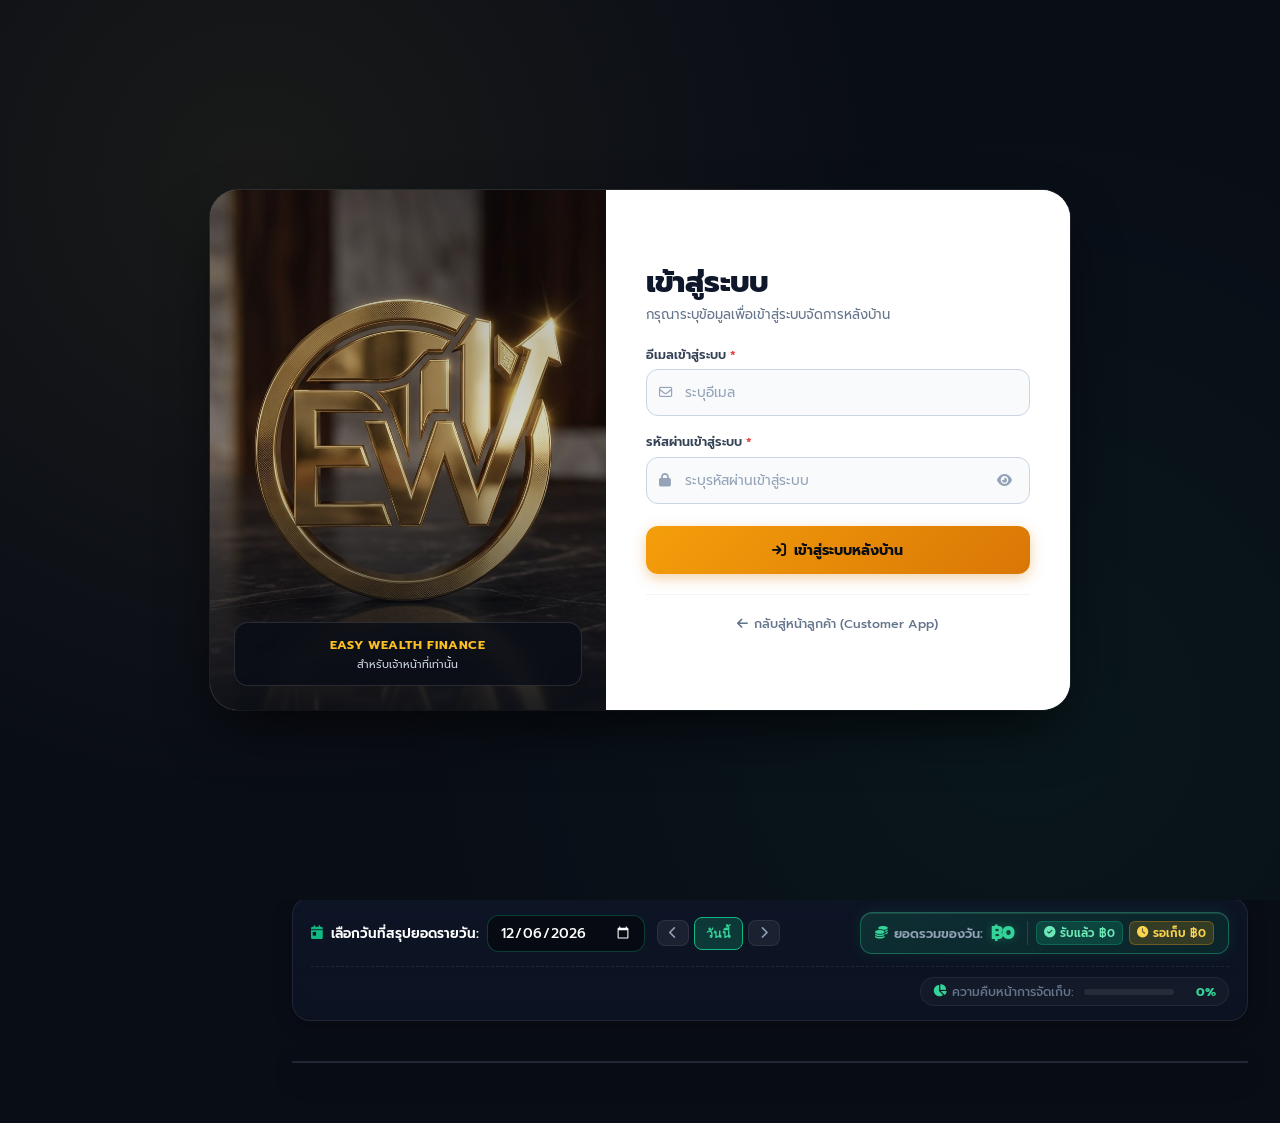
==== admin.html @ 830fedf6 "Add files via upload" ====
<!DOCTYPE html>
<html lang="th">

<head>
  <meta charset="UTF-8">
  <meta name="viewport" content="width=device-width, initial-scale=1.0">
  <meta name="description" content="Easy Wealth Finance Admin Portal - ระบบจัดการสัญญาเงินกู้และผ่อนชำระสำหรับพนักงาน">
  <title>Easy Wealth Finance Admin - ระบบจัดการหลังบ้านแอดมิน</title>

  <!-- Google Fonts Prompt (Preconnect for zero-jitter fast rendering) -->
  <link rel="preconnect" href="https://fonts.googleapis.com">
  <link rel="preconnect" href="https://fonts.gstatic.com" crossorigin>
  <link href="https://fonts.googleapis.com/css2?family=Prompt:wght@300;400;500;600;700&subset=thai,latin&display=swap"
    rel="stylesheet">

  <!-- Font Awesome Icons -->
  <link rel="stylesheet" href="https://cdnjs.cloudflare.com/ajax/libs/font-awesome/6.5.1/css/all.min.css">

  <!-- Favicon -->
  <link rel="icon" type="image/png" href="images/logo.png">

  <!-- Admin Dedicated Stylesheet -->
  <link rel="stylesheet" href="admin.css">

  <!-- Early script to avoid layout & theme flicker on page reload -->
  <script>
    (function () {
      try {
        const theme = localStorage.getItem('easyfinance_theme');
        if (theme && theme !== 'dark') {
          document.documentElement.setAttribute('data-theme', 'light');
          document.documentElement.classList.add('theme-light');
        }
        if (localStorage.getItem('easyfinance_sidebar_collapsed') === 'true' && window.innerWidth > 900) {
          document.documentElement.classList.add('sidebar-init-collapsed');
        }
        // Immediately hide login overlay if already authenticated to eliminate reload flicker
        if (sessionStorage.getItem('easyfinance_admin_auth') === 'true') {
          document.documentElement.classList.add('admin-authenticated');
        }
      } catch (e) { }

      // Safe early toggle for password visibility
      window.togglePassInputVisibility = function (inputId, btn) {
        try {
          const input = document.getElementById(inputId);
          if (!input) return;
          const isPass = input.type === "password";
          input.type = isPass ? "text" : "password";
          const icon = btn ? btn.querySelector("i") : null;
          if (icon) {
            icon.className = isPass ? "fa-solid fa-eye-slash" : "fa-solid fa-eye";
          }
        } catch (err) { }
      };
    })();
  </script>
</head>

<body>

  <!-- ====================================================================
       ADMIN LOGIN OVERLAY (Centered Card Frame Layout like Mockup)
       ==================================================================== -->
  <div id="adminLoginOverlay" class="admin-login-wrapper">

    <!-- Centered Login Box Frame (~860px wide) -->
    <div class="admin-login-frame">

      <!-- SIDE PANEL: Image from User Photo (Left side, ~46% width) -->
      <div class="admin-login-side-img">
        <!-- Full-Height Image from user photo -->
        <img src="images/login-bg.jpg" alt="Easy Wealth Finance" class="admin-login-img">

        <!-- Subtle Dark Vignette Overlay -->
        <div class="admin-login-overlay-vignette"></div>

        <!-- Floating Brand Pill on bottom of image -->
        <div class="admin-login-brand-pill">
          <div class="brand-pill-title">Easy Wealth Finance</div>
          <div class="brand-pill-sub">สำหรับเจ้าหน้าที่เท่านั้น</div>
        </div>
      </div>

      <!-- FORM PANEL: Clean Login Form (Right side, ~54% width) -->
      <div class="admin-login-form-side">

        <!-- Header -->
        <div class="admin-login-header">
          <h1 class="admin-login-title">เข้าสู่ระบบ</h1>
          <p class="admin-login-subtitle">กรุณาระบุข้อมูลเพื่อเข้าสู่ระบบจัดการหลังบ้าน</p>
        </div>

        <!-- Inline Error Banner -->
        <div id="adminLoginError" class="admin-login-error" style="display: none;">
          <i class="fa-solid fa-circle-exclamation"></i>
          <span id="adminLoginErrorText">รหัสผ่านไม่ถูกต้อง กรุณาลองใหม่อีกครั้ง</span>
        </div>

        <!-- Login Form -->
        <form id="adminAuthForm" class="admin-login-form" novalidate onsubmit="return false;">

          <!-- Email Field (Mandatory) -->
          <div class="admin-login-field">
            <label for="adminEmail" class="admin-login-label">
              อีเมลเข้าสู่ระบบ <span style="color: #ef4444; font-weight: bold;">*</span>
            </label>
            <div class="admin-login-input-wrap">
              <i class="fa-regular fa-envelope admin-login-input-icon"></i>
              <input type="email" id="adminEmail" name="email" value="" placeholder="ระบุอีเมล " autocomplete="email"
                class="admin-login-input" required>
            </div>
          </div>

          <!-- Password Field (Mandatory) -->
          <div class="admin-login-field">
            <label for="adminSecretPass" class="admin-login-label">
              รหัสผ่านเข้าสู่ระบบ <span style="color: #ef4444; font-weight: bold;">*</span>
            </label>
            <div class="admin-login-input-wrap">
              <i class="fa-solid fa-lock admin-login-input-icon"></i>
              <input type="password" id="adminSecretPass" name="password" placeholder="ระบุรหัสผ่านเข้าสู่ระบบ"
                autocomplete="current-password" class="admin-login-input" required>
              <button type="button" class="btn-toggle-eye" onclick="togglePassInputVisibility('adminSecretPass', this)"
                title="แสดง/ซ่อนรหัสผ่าน" aria-label="แสดงหรือซ่อนรหัสผ่าน">
                <i class="fa-solid fa-eye"></i>
              </button>
            </div>
          </div>

          <!-- Full-width Primary Button -->
          <button type="button" id="btnAdminLoginSubmit" class="btn-admin-login-submit">
            <i class="fa-solid fa-arrow-right-to-bracket"></i>
            <span>เข้าสู่ระบบหลังบ้าน</span>
          </button>
        </form>

        <!-- Back to Customer App -->
        <div class="admin-login-footer">
          <a href="index.html" class="admin-login-back-link">
            <i class="fa-solid fa-arrow-left"></i>
            <span>กลับสู่หน้าลูกค้า (Customer App)</span>
          </a>
        </div>

      </div>
    </div>

  </div>

  <!-- Backdrop for mobile/iPad sidebar (Requirement 2) -->
  <div class="sidebar-backdrop" id="sidebarBackdrop"></div>

  <!-- ====================================================================
       ADMIN MAIN LAYOUT
       ==================================================================== -->
  <div class="admin-layout" id="adminMainLayout">

    <!-- Sidebar -->
    <aside class="admin-sidebar" id="adminSidebar">
      <!-- Top Brand Mark & Rail Collapse Chevron -->
      <div class="sidebar-brand">
        <div class="sidebar-brand-icon has-img" title="Easy Wealth Finance">
          <img src="images/logo.png" alt="Easy Wealth Finance">
        </div>
        <div class="sidebar-brand-text" data-label>
          <h2>Easy Wealth Finance</h2>
          <span>Admin Portal</span>
        </div>
        <!-- Sidebar Actions: Rail Collapse & Slide Close Button -->
        <div class="sidebar-brand-actions">
          <button type="button" class="btn-rail-collapse" id="btnRailCollapse" title="ย่อ / ขยายแถบข้าง (Collapse Rail)"
            aria-label="ย่อหรือขยายแถบเมนูข้าง">
            <i class="fa-solid fa-chevron-left" id="railCollapseIcon"></i>
          </button>
          <button type="button" class="btn-close-sidebar" id="btnCloseSidebar" title="สไลด์ปิดแถบข้าง / ย้อนกลับ"
            aria-label="ปิดเมนูแถบข้าง">
            <i class="fa-solid fa-xmark"></i>
          </button>
        </div>
      </div>

      <!-- Quick Search Box -->
      <div class="sidebar-search-container">
        <div class="sidebar-search-box" title="ค้นหาเมนูในระบบ">
          <button type="button" class="search-box-btn" id="btnSidebarSearchTrigger" title="ค้นหาเมนู"
            aria-label="ค้นหาเมนู">
            <i class="fa-solid fa-magnifying-glass search-icon"></i>
          </button>
          <input type="text" id="sidebarSearchInput" placeholder="ค้นหาเมนู..." data-label autocomplete="off"
            aria-label="ค้นหาเมนู">
          <button type="button" class="btn-clear-search" id="btnClearSearch" title="ล้างการค้นหา" data-label
            aria-label="ล้างคำค้นหา">
            <i class="fa-solid fa-xmark"></i>
          </button>
        </div>
      </div>

      <nav class="sidebar-menu">
        <!-- Group 1: Workspace -->
        <div class="sidebar-group" id="groupWrapWorkspace">
          <button type="button" class="sidebar-group-header" data-group="groupWorkspace" aria-expanded="true"
            title="Workspace (การติดตามยอดชำระ)">
            <span class="group-title" data-label>Workspace</span>
            <i class="fa-solid fa-chevron-down caret-icon" data-label></i>
          </button>
          <div class="sidebar-group-list" id="groupWorkspace">
            <a class="sidebar-item" data-tab="overview" title="สรุปแดชบอร์ดภาพรวม (Overview)"
              data-tooltip="สรุปแดชบอร์ด">
              <span class="sidebar-icon-glyph"><i class="fa-solid fa-chart-pie"></i></span>
              <span class="sidebar-item-label" data-label>สรุปแดชบอร์ด (Overview)</span>
              <i class="fa-solid fa-lock" id="iconOverviewLock" data-label
                style="margin-left: auto; font-size: 0.72rem; color: #f59e0b; display: none;"
                title="ต้องใช้รหัสหัวหน้า"></i>
            </a>
            <a class="sidebar-item active" data-tab="daily" title="สรุปรายวัน" data-tooltip="สรุปรายวัน">
              <span class="sidebar-icon-glyph"><i class="fa-solid fa-calendar-day"></i></span>
              <span class="sidebar-item-label" data-label>สรุปรายวัน</span>
            </a>
            <a class="sidebar-item" data-tab="weekly" title="สรุปรายอาทิตย์" data-tooltip="สรุปรายอาทิตย์">
              <span class="sidebar-icon-glyph"><i class="fa-solid fa-calendar-week"></i></span>
              <span class="sidebar-item-label" data-label>สรุปรายอาทิตย์</span>
            </a>
            <a class="sidebar-item" data-tab="monthly" title="สรุปรายเดือน" data-tooltip="สรุปรายเดือน">
              <span class="sidebar-icon-glyph"><i class="fa-solid fa-calendar-days"></i></span>
              <span class="sidebar-item-label" data-label>สรุปรายเดือน</span>
            </a>
            <a class="sidebar-item" data-tab="motorcycle" id="menuMotorcycle" title="หมวดรถมอไซต์"
              data-tooltip="หมวดรถมอไซต์">
              <span class="sidebar-icon-glyph"><i class="fa-solid fa-motorcycle" style="color: #38bdf8;"></i></span>
              <span class="sidebar-item-label" data-label>หมวดรถมอไซต์</span>
              <span id="motorcycleCountBadge" class="tab-count-badge" data-label
                style="margin-left: auto; background: rgba(56, 189, 248, 0.2); color: #38bdf8; display: inline-flex;">0</span>
            </a>
            <a class="sidebar-item" data-tab="all" title="สัญญาทั้งหมด" data-tooltip="สัญญาทั้งหมด">
              <span class="sidebar-icon-glyph"><i class="fa-solid fa-file-contract"></i></span>
              <span class="sidebar-item-label" data-label>สัญญาทั้งหมด</span>
            </a>
            <a class="sidebar-item" id="menuCustomerDb" onclick="openCustomerDatabaseModal()" style="cursor: pointer;"
              title="ฐานข้อมูลลูกค้า" data-tooltip="ฐานข้อมูลลูกค้า">
              <span class="sidebar-icon-glyph"><i class="fa-solid fa-address-book" style="color: #34d399;"></i></span>
              <span class="sidebar-item-label" data-label>ฐานข้อมูลลูกค้า</span>
              <span id="customerCountBadge" class="tab-count-badge" data-label
                style="margin-left: auto; background: rgba(16, 185, 129, 0.2); color: #34d399; display: inline-flex;">0</span>
            </a>
            <a class="sidebar-item" data-tab="bad_debt" id="menuBadDebt" title="เช็คประวัติลูกค้า"
              data-tooltip="เช็คประวัติลูกค้า">
              <span class="sidebar-icon-glyph"><i class="fa-solid fa-triangle-exclamation"
                  style="color: #f87171;"></i></span>
              <span class="sidebar-item-label" data-label>เช็คประวัติลูกค้า</span>
              <span id="badDebtBadgeCount" class="tab-count-badge" data-label
                style="margin-left: auto; background: rgba(239, 68, 68, 0.2); color: #f87171; border: 1px solid rgba(239, 68, 68, 0.4); display: none;">0</span>
            </a>
          </div>
        </div>

        <!-- Group 2: Insights -->
        <div class="sidebar-group" id="groupWrapInsights">
          <button type="button" class="sidebar-group-header" data-group="groupInsights" aria-expanded="true"
            title="Insights (การตั้งค่าระบบ)">
            <span class="group-title" data-label>Insights</span>
            <i class="fa-solid fa-chevron-down caret-icon" data-label></i>
          </button>
          <div class="sidebar-group-list" id="groupInsights">
            <a class="sidebar-item" id="btnMenuQrSettings" title="ตั้งค่า QR รับเงิน" data-tooltip="ตั้งค่า QR รับเงิน">
              <span class="sidebar-icon-glyph"><i class="fa-solid fa-qrcode"></i></span>
              <span class="sidebar-item-label" data-label>ตั้งค่า QR รับเงิน</span>
            </a>
            <a class="sidebar-item" id="btnMenuBankApi" title="ระบบตรวจสลิป (Bank API)"
              data-tooltip="ระบบตรวจสลิป Bank API">
              <span class="sidebar-icon-glyph"><i class="fa-solid fa-shield-halved"></i></span>
              <span class="sidebar-item-label" data-label>ระบบตรวจสลิป (Bank API)</span>
            </a>
            <a class="sidebar-item" id="btnMenuPassSettings" title="ตั้งรหัสหัวหน้า / พนักงาน"
              data-tooltip="ตั้งรหัสผ่าน">
              <span class="sidebar-icon-glyph"><i class="fa-solid fa-key" style="color: #f59e0b;"></i></span>
              <span class="sidebar-item-label" data-label>ตั้งรหัสหัวหน้า / พนักงาน</span>
              <span data-label style="margin-left: auto; font-size: 0.7rem; color: #f59e0b; opacity: 0.85;"
                title="ต้องใช้รหัสผ่านหัวหน้าเพื่อเข้า"><i class="fa-solid fa-lock"></i></span>
            </a>
            <a href="index.html" target="_blank" class="sidebar-item client-portal-link" title="เปิดดูหน้าบ้านลูกค้า"
              data-tooltip="หน้าบ้านลูกค้า">
              <span class="sidebar-icon-glyph"><i class="fa-solid fa-mobile-screen"></i></span>
              <span class="sidebar-item-label" data-label>เปิดดูหน้าบ้านลูกค้า</span>
              <i class="fa-solid fa-arrow-up-right-from-square" data-label
                style="margin-left: auto; font-size: 0.7rem; opacity: 0.6;"></i>
            </a>
            <!-- Theme Toggle Item in Sidebar -->
            <a class="sidebar-item" id="btnSidebarThemeToggle" title="สลับโหมดสี (สว่างขาว / มืด)"
              data-tooltip="สลับโหมด ขาว/มืด" style="cursor: pointer;">
              <span class="sidebar-icon-glyph"><i class="fa-solid fa-circle-half-stroke" id="sidebarThemeIcon"
                  style="color: #38bdf8;"></i></span>
              <span class="sidebar-item-label" data-label id="sidebarThemeText">เปลี่ยนเป็นโหมดสว่าง</span>
            </a>
          </div>
        </div>
      </nav>

      <!-- Pin User Chip to the Bottom -->
      <div class="sidebar-footer">
        <div class="sidebar-user-chip" id="sidebarUserChip" title="ผู้ใช้ปัจจุบัน (คลิกเพื่อจัดการสิทธิ์/สลับโหมด)">
          <div class="user-chip-avatar" id="sidebarUserAvatar">
            <i class="fa-solid fa-crown" id="sidebarUserAvatarIcon"></i>
          </div>
          <div class="user-chip-info" data-label>
            <div class="user-chip-name" id="sidebarUserName">หัวหน้า (Manager)</div>
            <div class="user-chip-plan" id="sidebarUserPlan">Easy Wealth Finance</div>
          </div>
          <button type="button" class="user-chip-action" id="btnSidebarRoleAction" title="สลับสิทธิ์การใช้งาน"
            data-label aria-label="สลับสิทธิ์การใช้งาน">
            <i class="fa-solid fa-arrow-right-arrow-left"></i>
          </button>
        </div>
      </div>
    </aside>

    <!-- Main Content Area -->
    <div class="admin-main">
      <!-- Navbar -->
      <header class="admin-navbar">
        <div class="nav-left">
          <button id="btnSidebarToggle" class="btn-sidebar-toggle">
            <i class="fa-solid fa-bars"></i>
          </button>
          <div class="nav-page-title">
            <h2 id="activeTabTitle">สรุปการเก็บเงินรายวัน (Daily Tracker)</h2>
          </div>
        </div>

        <div class="nav-right">
          <!-- Theme Toggle Button (Dark / Light White) -->
          <button type="button" id="btnThemeToggle" class="btn-theme-toggle" title="สลับโหมดสี (สว่างขาว / มืด)"
            aria-label="สลับโหมดสี ขาว/มืด">
            <i class="fa-solid fa-sun" id="themeToggleIconSun" style="display: none; color: #f59e0b;"></i>
            <i class="fa-solid fa-moon" id="themeToggleIconMoon" style="color: #38bdf8;"></i>
            <span id="themeToggleText">โหมดสว่าง</span>
          </button>

          <!-- Role Badge (Manager / Staff Indicator & Unlock) -->
          <div class="admin-role-badge manager" id="adminRoleBadge" title="คลิกเพื่อจัดการสิทธิ์">
            <i class="fa-solid fa-crown" id="roleBadgeIcon"></i>
            <span id="roleBadgeText">หัวหน้า</span>
            <button type="button" id="btnRoleAction" class="btn-role-action" title="ปลดล็อก / สลับสิทธิ์"></button>
          </div>

          <div class="cloud-status-badge" id="cloudStatusBadge">
            <i class="fa-solid fa-circle-dot"></i>
            <span id="cloudStatusText">LocalStorage Ready</span>
          </div>

          <button id="btnAdminLogout" class="btn-admin-logout">
            <i class="fa-solid fa-arrow-right-from-bracket"></i>
            <span>ออกจากระบบ</span>
          </button>
        </div>
      </header>

      <!-- Page Container -->
      <div class="admin-container">

        <!-- 4 Stats Counters -->
        <div class="stats-counter-row">
          <div class="stat-counter-card">
            <div class="stat-info">
              <div class="stat-label" id="statLabelFinanced">ยอดปล่อยสินเชื่อรวม</div>
              <div class="stat-val" id="statTotalFinanced">฿0</div>
            </div>
            <div class="stat-icon-box stat-icon-emerald" id="statIconFinanced">
              <i class="fa-solid fa-vault"></i>
            </div>
          </div>

          <div class="stat-counter-card">
            <div class="stat-info">
              <div class="stat-label" id="statLabelCollected">ยอดเก็บเงินได้แล้ว</div>
              <div class="stat-val" id="statTotalCollected">฿0</div>
            </div>
            <div class="stat-icon-box stat-icon-blue" id="statIconCollected">
              <i class="fa-solid fa-circle-check"></i>
            </div>
          </div>

          <div class="stat-counter-card">
            <div class="stat-info">
              <div class="stat-label" id="statLabelOutstanding">ยอดคงค้างรอเก็บ</div>
              <div class="stat-val" id="statTotalOutstanding">฿0</div>
            </div>
            <div class="stat-icon-box stat-icon-amber" id="statIconOutstanding">
              <i class="fa-solid fa-clock-rotate-left"></i>
            </div>
          </div>

          <div class="stat-counter-card">
            <div class="stat-info">
              <div class="stat-label" id="statLabelCount">สัญญาทั้งหมด</div>
              <div class="stat-val" id="statContractsCount">0</div>
            </div>
            <div class="stat-icon-box stat-icon-purple" id="statIconCount">
              <i class="fa-solid fa-users"></i>
            </div>
          </div>

          <!-- ช่องรวมยอดค่าปรับ (Requirement 1: คลิกเปิดดูรายงานค่าปรับรายวันได้เหมือนยอดตัดดอก) -->
          <div class="stat-counter-card" id="cardStatLateFines" style="cursor: pointer;"
            onclick="openLateFineReportModal()" title="คลิกเพื่อดูสรุปยอดค่าปรับรายวัน">
            <div class="stat-info">
              <div class="stat-label" id="statLabelLateFines" style="color: #fb923c;">
                <i class="fa-solid fa-triangle-exclamation"></i> ยอดรวมค่าปรับ
              </div>
              <div class="stat-val" id="statTotalLateFines" style="color: #fb923c;">฿0</div>
              <div id="statLateFinesSub" style="font-size: 0.72rem; color: var(--text-dim); margin-top: 2px;">
                แยกเฉพาะค่าปรับ (คลิกดูสรุปต่อวัน)</div>
            </div>
            <div class="stat-icon-box" id="statIconLateFines"
              style="background: rgba(249, 115, 22, 0.15); color: #fb923c; border: 1px solid rgba(249, 115, 22, 0.35);">
              <i class="fa-solid fa-triangle-exclamation"></i>
            </div>
          </div>

          <!-- ช่องยอดรวมมอไซต์ (Requirement: แยกยอดออกมาต่างหาก ไม่ต้องยกยอดไปรวมกับยอดปล่อยสินเชื่อรวม) -->
          <div class="stat-counter-card" id="cardStatMotorcycle" style="cursor: pointer;"
            onclick="switchTab('motorcycle')" title="คลิกเพื่อดูสรุปหมวดรถมอไซต์">
            <div class="stat-info">
              <div class="stat-label" id="statLabelMotorcycle" style="color: #38bdf8;">
                <i class="fa-solid fa-motorcycle"></i> ยอดรวมมอไซต์
              </div>
              <div class="stat-val" id="statTotalMotorcycle" style="color: #38bdf8;">฿0</div>
              <div id="statMotorcycleSub" style="font-size: 0.72rem; color: var(--text-dim); margin-top: 2px;">
                แยกเฉพาะหมวดมอไซต์</div>
            </div>
            <div class="stat-icon-box" id="statIconMotorcycle"
              style="background: rgba(56, 189, 248, 0.15); color: #38bdf8; border: 1px solid rgba(56, 189, 248, 0.35);">
              <i class="fa-solid fa-motorcycle"></i>
            </div>
          </div>

          <!-- ช่องยอดรวมตัดดอก (Requirement 3.3: แยกต่างหาก ไม่รวมกับยอดปล่อยสินเชื่อรวม / ยอดเก็บเงินได้แล้ว / ยอดคงค้างรอเก็บ) -->
          <div class="stat-counter-card" id="cardStatInterestCut" style="cursor: pointer;"
            onclick="openInterestCutReportModal()" title="คลิกเพื่อดูสรุปยอดตัดดอกรายวัน">
            <div class="stat-info">
              <div class="stat-label" id="statLabelInterestCut" style="color: #38bdf8;">
                <i class="fa-solid fa-percent"></i> ยอดรวมตัดดอก
              </div>
              <div class="stat-val" id="statTotalInterestCut" style="color: #38bdf8;">฿0</div>
              <div id="statInterestCutSub" style="font-size: 0.72rem; color: var(--text-dim); margin-top: 2px;">
                แยกเฉพาะตัดดอก (คลิกดูสรุปต่อวัน)</div>
            </div>
            <div class="stat-icon-box" id="statIconInterestCut"
              style="background: rgba(56, 189, 248, 0.15); color: #38bdf8; border: 1px solid rgba(56, 189, 248, 0.35);">
              <i class="fa-solid fa-hand-holding-dollar"></i>
            </div>
          </div>

          <!-- ช่องรวมเงินดาวน์ (แยกต่างหาก ไม่รวมกับช่องอื่น เหมือนกันกับ ยอดรวมตัดดอก) -->
          <div class="stat-counter-card" id="cardStatDownPayment" style="cursor: pointer;"
            onclick="openDownPaymentReportModal()" title="คลิกเพื่อดูสรุปเงินดาวน์รายวัน">
            <div class="stat-info">
              <div class="stat-label" id="statLabelDownPayment" style="color: #34d399;">
                <i class="fa-solid fa-coins"></i> ช่องรวมเงินดาวน์
              </div>
              <div class="stat-val" id="statTotalDownPayment" style="color: #34d399;">฿0</div>
              <div id="statDownPaymentSub" style="font-size: 0.72rem; color: var(--text-dim); margin-top: 2px;">
                แยกเฉพาะเงินดาวน์ (คลิกดูสรุปต่อวัน)</div>
            </div>
            <div class="stat-icon-box" id="statIconDownPayment"
              style="background: rgba(16, 185, 129, 0.15); color: #34d399; border: 1px solid rgba(16, 185, 129, 0.35);">
              <i class="fa-solid fa-sack-dollar"></i>
            </div>
          </div>

          <!-- ช่องสรุปรวมต่อวัน (Requirement: เพิ่มอีกช่องไว้ข้างๆ ช่องรวมเงินดาวน์ สรุปยอดทั้งหมดของวัน รวมรับแล้วของ รายวัน รายอาทิตย์ รายเดือน รถมอเตอร์ไซค์) -->
          <div class="stat-counter-card" id="cardStatDailyAllCategories" style="cursor: pointer;"
            onclick="openDailyAllCategoriesReportModal()" title="คลิกเพื่อดูสรุปรวมรับแล้วต่อวันทุกหมวด">
            <div class="stat-info">
              <div class="stat-label" id="statLabelDailyAllCategories" style="color: #c084fc;">
                <i class="fa-solid fa-calendar-check"></i> ช่องสรุปรวมต่อวัน
              </div>
              <div class="stat-val" id="statTotalDailyAllCategories" style="color: #c084fc;">฿0</div>
              <div id="statDailyAllCategoriesSub" style="font-size: 0.72rem; color: var(--text-dim); margin-top: 2px;">
                รวมรับแล้วทุกหมวด (คลิกดูสรุปต่อวัน)</div>
            </div>
            <div class="stat-icon-box" id="statIconDailyAllCategories"
              style="background: rgba(168, 85, 247, 0.15); color: #c084fc; border: 1px solid rgba(168, 85, 247, 0.35);">
              <i class="fa-solid fa-receipt"></i>
            </div>
          </div>

          <!-- ช่องเปรียบเทียบยอดในบัญชี (Requirement: เพิ่มอีกช่องข้างๆ ช่องสรุปรวมต่อวัน คือช่องเปรียบเทียบยอดในบัญชี) -->
          <div class="stat-counter-card" id="cardStatBankReconciliation" style="cursor: pointer;"
            onclick="openBankReconciliationModal()" title="คลิกเพื่อเปรียบเทียบยอดในบัญชีธนาคารกับยอดรับประจำวัน">
            <div class="stat-info">
              <div class="stat-label" id="statLabelBankReconciliation" style="color: #14b8a6;">
                <i class="fa-solid fa-scale-balanced"></i> ช่องเปรียบเทียบยอดในบัญชี
              </div>
              <div class="stat-val" id="statTotalBankReconciliation" style="color: #14b8a6;">฿0</div>
              <div id="statBankReconciliationSub" style="font-size: 0.72rem; color: var(--text-dim); margin-top: 2px;">
                กระทบยอดเงินในธนาคาร (คลิกดูสรุป)</div>
            </div>
            <div class="stat-icon-box" id="statIconBankReconciliation"
              style="background: rgba(20, 184, 166, 0.15); color: #14b8a6; border: 1px solid rgba(20, 184, 166, 0.35);">
              <i class="fa-solid fa-building-columns"></i>
            </div>
          </div>
        </div>

        <!-- Action Bar: Search, Dashboard Overview Button & Add Contract -->
        <div class="action-bar-header">
          <div class="search-filter-box">
            <div class="search-input-wrapper">
              <i class="fa-solid fa-magnifying-glass"></i>
              <input type="text" id="adminSearchInput" placeholder="ค้นหาชื่อลูกค้า, เบอร์โทรศัพท์, หรืออีเมล...">
            </div>
          </div>

          <div class="action-bar-btn-group" style="display: flex; gap: 10px; align-items: center; flex-wrap: wrap;">
            <button id="btnOpenCustomerDb" type="button" class="btn-table-action" onclick="openCustomerDatabaseModal()"
              style="padding: 10px 16px; font-size: 0.88rem; background: rgba(16, 185, 129, 0.15); border-color: rgba(16, 185, 129, 0.35); color: #34d399; font-weight: 600; cursor: pointer;">
              <i class="fa-solid fa-address-book"></i>
              <span>ฐานข้อมูลลูกค้า</span>
            </button>

            <button id="btnOpenDashboardOverview" class="btn-table-action"
              style="padding: 10px 16px; font-size: 0.88rem; background: rgba(59, 130, 246, 0.15); border-color: rgba(59, 130, 246, 0.3); color: #93c5fd; cursor: pointer;">
              <i class="fa-solid fa-chart-pie"></i>
              <span>สรุปแดชบอร์ด</span>
            </button>

            <button id="btnOpenAddContract" class="btn-primary-action">
              <i class="fa-solid fa-user-plus"></i>
              <span>+ เพิ่มสัญญาใหม่</span>
            </button>

            <button id="btnOpenAddBadDebt" class="btn-primary-action"
              style="display: none; background: linear-gradient(135deg, #ef4444 0%, #b91c1c 100%); box-shadow: 0 4px 15px rgba(239, 68, 68, 0.35);">
              <i class="fa-solid fa-triangle-exclamation"></i>
              <span>+ เพิ่มประวัติหนี้เสีย</span>
            </button>
          </div>
        </div>

        <!-- 3.1 Quick Summary Category Pills (ยอดรวมรายวัน / ยอดรวมรายอาทิตย์ / ยอดรวมรายเดือน / ยอดรวมมอไซต์) -->
        <div class="summary-pills-bar" id="summaryQuickPills">
          <button class="summary-pill-btn active" id="pillDailyBtn" onclick="switchTab('daily')">
            <i class="fa-solid fa-calendar-day" style="color: var(--primary);"></i>
            <span>ยอดรวมรายวัน: <strong class="pill-val" id="quickPillDaily">฿0</strong></span>
          </button>
          <button class="summary-pill-btn" id="pillWeeklyBtn" onclick="switchTab('weekly')">
            <i class="fa-solid fa-calendar-week" style="color: #60a5fa;"></i>
            <span>ยอดรวมรายอาทิตย์: <strong class="pill-val" id="quickPillWeekly">฿0</strong></span>
          </button>
          <button class="summary-pill-btn" id="pillMonthlyBtn" onclick="switchTab('monthly')">
            <i class="fa-solid fa-calendar-days" style="color: #c084fc;"></i>
            <span>ยอดรวมรายเดือน: <strong class="pill-val" id="quickPillMonthly">฿0</strong></span>
          </button>
          <button class="summary-pill-btn" id="pillMotorcycleBtn" onclick="switchTab('motorcycle')"
            style="border-color: rgba(56, 189, 248, 0.35);">
            <i class="fa-solid fa-motorcycle" style="color: #38bdf8;"></i>
            <span>ยอดรวมมอไซต์: <strong class="pill-val" id="quickPillMotorcycle"
                style="color: #38bdf8;">฿0</strong></span>
          </button>
          <!-- 3.1.5 ยอดรวมค่าปรับ (คลิกเพื่อดูสรุปยอดค่าปรับรายวัน) -->
          <button class="summary-pill-btn" id="pillLateFineBtn" onclick="openLateFineReportModal()"
            style="border-color: rgba(251, 146, 60, 0.35);" title="คลิกเพื่อดูสรุปยอดค่าปรับรายวัน">
            <i class="fa-solid fa-triangle-exclamation" style="color: #fb923c;"></i>
            <span>ยอดรวมค่าปรับ: <strong class="pill-val" id="quickPillLateFine"
                style="color: #fb923c;">฿0</strong></span>
          </button>
        </div>

        <!-- DASHBOARD OVERVIEW SECTION (แสดงการ์ดสรุป 3 หมวดหมู่เมื่อเลือกสรุปแดชบอร์ด) -->
        <div id="dashboardOverviewSection" class="hidden">
          <div class="overview-cards-grid" id="overviewCardsGrid">
            <!-- Dynamic 3 Summary Cards (รายวัน / รายอาทิตย์ / รายเดือน) -->
          </div>
        </div>

        <!-- DYNAMIC SUB-TABS (ส่วนที่วงสีแดง: เปลี่ยนตามหมวดหมู่ เช่น ลูกค้าทั้งหมดของรายวัน / จ่ายแล้ว / ค้างจ่าย) -->
        <div class="admin-tab-nav" id="adminSubTabNav">
          <!-- Dynamic Sub-tabs will be rendered here -->
        </div>

        <!-- DATE / PERIOD FILTER BAR (Daily / Weekly / Monthly Tracker - Balanced & Proportioned) -->
        <div class="date-filter-bar" id="dateFilterBar">
          <!-- แถวบน: เลือกวันที่ + สเต็ปเปอร์ และยอดรวมของวัน (สมส่วน ซ้าย-ขวา) -->
          <div class="date-filter-main-row">
            <div class="date-filter-left">
              <!-- Unified Single-Date Filter (สำหรับ รายวัน, รายอาทิตย์, และ รายเดือน เหมือนกันทั้งหมด) -->
              <div class="date-input-group" id="dateFilterSingleGroup">
                <label for="adminDateFilter" class="date-filter-label">
                  <i class="fa-solid fa-calendar-day" id="dateFilterIcon" style="color: var(--primary);"></i>
                  <span id="dateFilterLabelText">เลือกวันที่สรุปยอดรายวัน:</span>
                </label>
                <input type="date" id="adminDateFilter" class="input-admin-date">
              </div>

              <!-- Quick Navigation Buttons -->
              <div class="date-quick-btns">
                <button type="button" class="btn-date-quick" id="btnDatePrev" title="วันก่อนหน้า">
                  <i class="fa-solid fa-chevron-left"></i>
                </button>
                <button type="button" class="btn-date-quick active" id="btnDateToday">
                  วันนี้
                </button>
                <button type="button" class="btn-date-quick" id="btnDateNext" title="วันถัดไป">
                  <i class="fa-solid fa-chevron-right"></i>
                </button>
              </div>
            </div>

            <!-- ยอดรวมของช่วงเวลาที่เลือก (เด้งสรุปขึ้นมาในวงสีเขียวมรกต) -->
            <div class="date-daily-total-badge" id="dateDailyTotalBadge">
              <div class="daily-total-main">
                <span class="daily-total-label" id="dateTotalMainLabel">
                  <i class="fa-solid fa-coins" style="color: #34d399;"></i>
                  <span id="dateTotalLabelText">ยอดรวมของวัน:</span>
                </span>
                <strong class="daily-total-amount" id="dailyTotalAmountVal">฿0</strong>
              </div>
              <div class="daily-total-details" id="dailyTotalDetails">
                <span class="daily-mini-chip chip-paid" id="dailyPaidAmountVal">
                  <i class="fa-solid fa-circle-check"></i> รับแล้ว ฿0
                </span>
                <span class="daily-mini-chip chip-pending" id="dailyPendingAmountVal">
                  <i class="fa-solid fa-clock"></i> รอเก็บ ฿0
                </span>
                <span class="daily-mini-chip chip-fine" id="dailyFineAmountVal" style="display: none; cursor: pointer;"
                  onclick="openLateFineReportModal()" title="คลิกดูรายงานสรุปค่าปรับ">
                  <i class="fa-solid fa-triangle-exclamation"></i> ค่าปรับ ฿0
                </span>
              </div>
            </div>
          </div>

          <!-- แถวล่าง: สรุปประจำวัน (จ่ายแล้ว / ค้างจ่าย) จับคู่กับ ความคืบหน้าการจัดเก็บ (Balance สมส่วน สวยงาม) -->
          <div class="date-filter-summary-row">
            <div class="date-filter-summary" id="dateFilterSummary">
              <!-- Dynamic summary text for selected date / week / month -->
            </div>
            <div class="date-filter-progress-wrap" id="dateFilterProgressWrap">
              <span class="progress-label-text">
                <i class="fa-solid fa-chart-pie" style="color: #34d399;"></i> ความคืบหน้าการจัดเก็บ:
              </span>
              <div class="progress-bar-track">
                <div class="progress-bar-fill" id="dateFilterProgressBar" style="width: 0%;"></div>
              </div>
              <span class="progress-pct-text" id="dateFilterProgressPct">0%</span>
            </div>
          </div>
        </div>

        <!-- Data Table Card -->
        <div class="data-table-card" id="dataTableCard">
          <div class="table-responsive">
            <table class="admin-table">
              <thead>
                <tr id="tableHeaderRow">
                  <!-- Dynamic Headers -->
                </tr>
              </thead>
              <tbody id="tableBody">
                <!-- Dynamic Rows -->
              </tbody>
            </table>
          </div>
        </div>

      </div>
    </div>
  </div>

  <!-- ====================================================================
       MODAL 1: ADD / EDIT CONTRACT (เพิ่ม/แก้ไขสัญญา & กำหนดรหัสผ่านลูกค้า)
       ==================================================================== -->
  <div id="contractModal" class="admin-modal-overlay">
    <div class="admin-modal-card">
      <div class="admin-modal-header">
        <div class="admin-modal-title">
          <i class="fa-solid fa-file-signature" style="color: var(--primary);"></i>
          <span id="contractModalTitle">เพิ่มสัญญาสินเชื่อ / ผ่อนชำระใหม่</span>
        </div>
        <button class="btn-close-modal" id="btnCloseContractModal">
          <i class="fa-solid fa-xmark"></i>
        </button>
      </div>

      <form id="contractForm">
        <input type="hidden" id="formOriginalContractId">

        <!-- Contract ID Field (Manual entry / Randomizer) -->
        <div class="form-group-admin contract-id-group"
          style="margin-bottom: 16px; background: rgba(255, 255, 255, 0.03); border: 1px solid var(--admin-border); border-radius: var(--radius-md); padding: 12px 14px;">
          <div style="display: flex; justify-content: space-between; align-items: center; margin-bottom: 8px;">
            <label class="form-label-admin" for="formContractId"
              style="margin-bottom: 0; font-weight: 600; color: var(--primary-light);">
              <i class="fa-solid fa-hashtag"></i> รหัสสัญญา (Contract ID) *
            </label>
            <button type="button" class="btn-text-action" id="btnGenContractId" title="กดเพื่อสุ่มรหัสสัญญาใหม่"
              style="font-size: 0.78rem; color: var(--primary); background: rgba(16, 185, 129, 0.12); border: 1px solid rgba(16, 185, 129, 0.3); border-radius: 6px; padding: 4px 10px; cursor: pointer; display: inline-flex; align-items: center; gap: 5px; transition: all 0.2s ease;">
              <i class="fa-solid fa-arrows-rotate"></i> <span>สุ่มรหัสสัญญา</span>
            </button>
          </div>
          <div class="input-with-icon" style="position: relative;">
            <i class="fa-solid fa-file-contract"
              style="position: absolute; left: 14px; top: 50%; transform: translateY(-50%); color: var(--text-dim);"></i>
            <input type="text" id="formContractId" class="input-admin"
              style="padding-left: 42px; font-weight: 700; font-family: monospace; font-size: 0.95rem; letter-spacing: 0.5px;"
              placeholder="เช่น EF-2026-101 หรือพิมพ์รหัสสัญญาที่ต้องการ" required autocomplete="off">
          </div>
          <div style="font-size: 0.74rem; color: var(--text-dim); margin-top: 6px; line-height: 1.4;">
            <i class="fa-solid fa-circle-info" style="color: var(--primary);"></i> สามารถพิมพ์รหัสสัญญาเองได้อิสระ
            หรือกดปุ่ม <strong>"สุ่มรหัสสัญญา"</strong> ด้านบน
          </div>
        </div>

        <h4
          style="font-size: 0.88rem; color: var(--primary-light); margin-bottom: 12px; border-bottom: 1px solid var(--admin-border); padding-bottom: 6px;">
          1. บัญชีเข้าสู่ระบบของลูกค้า (Customer Login Credentials)
        </h4>
        <div class="form-grid-2">
          <div class="form-group-admin">
            <label class="form-label-admin">อีเมลเข้าสู่ระบบ (Email) *</label>
            <div class="email-input-group">
              <input type="text" id="formEmailPrefix" class="input-admin email-prefix-input"
                placeholder="เช่น somchai123" required autocomplete="off">
              <span class="email-domain-addon">@Easy.com</span>
            </div>
            <input type="hidden" id="formEmail">
          </div>
          <div class="form-group-admin">
            <label class="form-label-admin">รหัสผ่านที่แอดมินตั้งให้ (Password) *</label>
            <input type="text" id="formPassword" class="input-admin" placeholder="รหัสผ่านเข้าหน้าลูกค้า" required>
          </div>
        </div>

        <h4
          style="font-size: 0.88rem; color: var(--primary-light); margin-top: 14px; margin-bottom: 12px; border-bottom: 1px solid var(--admin-border); padding-bottom: 6px;">
          2. ข้อมูลส่วนตัวลูกค้า (Customer Information)
        </h4>
        <div class="form-grid-2">
          <div class="form-group-admin">
            <label class="form-label-admin">ชื่อ-นามสกุล ลูกค้า *</label>
            <input type="text" id="formName" class="input-admin" placeholder="เช่น นายสมชาย ใจดี" required>
          </div>
          <div class="form-group-admin">
            <label class="form-label-admin">เบอร์โทรศัพท์ *</label>
            <input type="text" id="formPhone" class="input-admin" placeholder="เช่น 081-234-5678" required>
          </div>
        </div>
        <div class="form-grid-2">
          <div class="form-group-admin">
            <label class="form-label-admin">เลขบัตรประชาชน (13 หลัก)</label>
            <input type="text" id="formIdCard" class="input-admin" placeholder="เช่น 1-1020-00123-45-6" maxlength="17">
          </div>
          <div class="form-group-admin">
            <label class="form-label-admin">ลิงก์ Facebook / ช่องทางติดต่อเสริม</label>
            <input type="text" id="formFacebook" class="input-admin" placeholder="เช่น https://facebook.com/username">
          </div>
        </div>
        <div class="form-group-admin">
          <label class="form-label-admin">ที่อยู่ปัจจุบันของลูกค้า</label>
          <input type="text" id="formAddress" class="input-admin"
            placeholder="เช่น 123/45 ถนนพหลโยธิน แขวงลาดยาว เขตจตุจักร กรุงเทพฯ">
        </div>
        <div class="form-group-admin">
          <label class="form-label-admin">รายละเอียดเพิ่มเติม / หมายเหตุบันทึก</label>
          <input type="text" id="formAdditionalNotes" class="input-admin"
            placeholder="เช่น บันทึกเพิ่มเติม หรือข้อมูลการประกอบอาชีพ">
        </div>
        <div class="form-group-admin">
          <label class="form-label-admin">รูปโปรไฟล์ (URL ภาพ หรือเว้นว่างได้)</label>
          <input type="text" id="formAvatar" class="input-admin" placeholder="https://...">
        </div>

        <h4
          style="font-size: 0.88rem; color: var(--primary-light); margin-top: 14px; margin-bottom: 12px; border-bottom: 1px solid var(--admin-border); padding-bottom: 6px;">
          3. ข้อมูลสัญญาและการผ่อนชำระ (Financing & Installment Setup)
        </h4>
        <div class="form-grid-2">
          <div class="form-group-admin">
            <label class="form-label-admin">หมวดหมู่สัญญา / สินค้า *</label>
            <select id="formItemCategory" class="input-admin">
              <option value="general">สินค้าทั่วไป / มือถือ / อื่นๆ (General)</option>
              <option value="motorcycle">ผ่อนมอเตอร์ไซค์ (Motorcycle)</option>
              <option value="gold">ผ่อนทอง (Gold)</option>
            </select>
          </div>
          <div class="form-group-admin">
            <label class="form-label-admin">สิ่งที่กำลังผ่อน / รายละเอียดสินค้า *</label>
            <input type="text" id="formItemFinanced" class="input-admin"
              placeholder="เช่น ผ่อนทองคำ 1 บาท, Honda Wave 110i, iPhone 16" required>
          </div>
        </div>

        <!-- 5. ช่องกรอกเงินดาวน์ -->
        <div class="form-group-admin" id="formDownPaymentGroup"
          style="display: none; background: rgba(16, 185, 129, 0.08); border: 1px dashed rgba(16, 185, 129, 0.35); padding: 12px; border-radius: var(--radius-md);">
          <div class="form-grid-2" style="margin-bottom: 0;">
            <div>
              <label class="form-label-admin" style="color: #34d399; font-weight: 600;">
                <span id="lblDownPaymentTitle"><i class="fa-solid fa-coins"></i> เงินดาวน์ (บาท)</span>
                <span style="font-size: 0.74rem; color: #94a3b8; font-weight: normal;">(ใส่ 0 หากไม่มี)</span>
              </label>
              <input type="number" id="formDownPayment" class="input-admin" min="0" step="any"
                placeholder="ระบุจำนวนเงินดาวน์ เช่น 5000 (ใส่ได้ทุกยอด)">
            </div>
            <div>
              <label class="form-label-admin" style="color: #34d399; font-weight: 600;">
                <span><i class="fa-solid fa-calendar-day"></i> วันที่รับเงินดาวน์</span>
                <span style="font-size: 0.74rem; color: #94a3b8; font-weight: normal;">(สำหรับดูสรุปต่อวัน)</span>
              </label>
              <input type="date" id="formDownPaymentDate" class="input-admin">
            </div>
          </div>
        </div>

        <div class="form-grid-2">
          <div class="form-group-admin">
            <label class="form-label-admin">ยอดเงินกู้ / ยอดผ่อนรวม (บาท) *</label>
            <input type="number" id="formTotalAmount" class="input-admin" min="0" step="any" placeholder="เช่น 30000"
              required>
          </div>
          <div class="form-group-admin">
            <label class="form-label-admin">จำนวนงวดทั้งหมด (งวด) *</label>
            <input type="number" id="formTotalInstallments" class="input-admin" min="1" max="360" placeholder="เช่น 6"
              required>
          </div>
        </div>

        <div class="form-grid-2">
          <div class="form-group-admin">
            <label class="form-label-admin">ค่างวดต่องวด (บาท/งวด) *</label>
            <input type="number" id="formInstallmentAmount" class="input-admin" min="0" step="any"
              placeholder="ระบุค่างวดต่องวด เช่น 5000" required>
          </div>
          <div class="form-group-admin">
            <label class="form-label-admin">หมวดการชำระ (Frequency) *</label>
            <select id="formPaymentFrequency" class="input-admin">
              <option value="daily">รายวัน (Daily - รันวันละ +1 วัน)</option>
              <option value="weekly">รายอาทิตย์ (Weekly - รันสัปดาห์ละ +7 วัน)</option>
              <option value="monthly" selected>รายเดือน (Monthly - รันเดือนละ +1 เดือน)</option>
            </select>
          </div>
        </div>

        <div class="form-grid-2">
          <div class="form-group-admin">
            <label class="form-label-admin" style="color: #38bdf8; font-weight: 600;">
              <i class="fa-solid fa-calendar-day"></i> กำหนดวันที่เริ่มจ่าย (งวดที่ 1) *
            </label>
            <input type="date" id="formFirstPaymentDate" class="input-admin" required
              style="border-color: rgba(56, 189, 248, 0.45); font-weight: 600; color: var(--text-main);">
            <div style="font-size: 0.72rem; color: #94a3b8; margin-top: 4px;">
              * ระบบจะรันวันที่ของงวดถัดไปให้อัตโนมัติและแสดงผลตามที่กำหนดไปหน้าลูกค้า
            </div>
          </div>
          <div class="form-group-admin">
            <label class="form-label-admin">กำหนดวันชำระ (รายละเอียดแสดงผล)</label>
            <input type="text" id="formDueSchedule" class="input-admin"
              placeholder="เช่น ทุกวัน, ทุกวันศุกร์, ทุกวันที่ 25">
          </div>
        </div>

        <div class="form-grid-2">
          <div class="form-group-admin">
            <label class="form-label-admin">ระยะเวลาสัญญา (ข้อความแสดงผล)</label>
            <input type="text" id="formDuration" class="input-admin" placeholder="เช่น 6 เดือน หรือ 30 วัน">
          </div>
          <div class="form-group-admin">
            <label class="form-label-admin">สัญญาที่ปิดไปแล้วในอดีต (ครั้ง)</label>
            <input type="number" id="formClosedContractsCount" class="input-admin" value="0" min="0">
          </div>
        </div>

        <div style="display: flex; gap: 10px; margin-top: 20px;">
          <button type="button" class="btn-table-action" id="btnCancelContractModal"
            style="flex: 1; justify-content: center; padding: 12px; background: rgba(255,255,255,0.06); border-color: rgba(255,255,255,0.15); color: #cbd5e1; cursor: pointer;">
            <i class="fa-solid fa-xmark"></i> ยกเลิก
          </button>
          <button type="submit" class="btn-primary-action" style="flex: 2; justify-content: center; padding: 12px;">
            <i class="fa-solid fa-floppy-disk"></i>
            <span>บันทึกข้อมูลสัญญาและสร้างตารางงวด</span>
          </button>
        </div>
      </form>
    </div>
  </div>

  <!-- ====================================================================
       MODAL 2: PAYMENT QR CODE & BANK SETTINGS (อัปโหลดรูป QR และตั้งค่าบัญชี)
       ==================================================================== -->
  <div id="qrSettingsModal" class="admin-modal-overlay">
    <div class="admin-modal-card">
      <div class="admin-modal-header">
        <div class="admin-modal-title">
          <i class="fa-solid fa-qrcode" style="color: var(--primary);"></i>
          <span>ตั้งค่า QR Code รับเงิน และบัญชีธนาคาร</span>
        </div>
        <button class="btn-close-modal" id="btnCloseQrModal">
          <i class="fa-solid fa-xmark"></i>
        </button>
      </div>

      <form id="qrSettingsForm">
        <!-- Live QR Preview -->
        <div class="qr-preview-admin-box">
          <div class="qr-preview-img-frame">
            <img id="adminQrPreviewImg" src="" alt="QR Preview">
          </div>
          <div style="text-align: center;">
            <input type="file" id="adminQrFileInput" accept="image/*" style="display: none;">
            <button type="button" id="btnSelectQrFile" class="btn-primary-action"
              style="padding: 6px 14px; font-size: 0.8rem;">
              <i class="fa-solid fa-cloud-arrow-up"></i>
              <span>อัปโหลดรูป QR Code ใหม่</span>
            </button>
            <p style="font-size: 0.72rem; color: var(--text-dim); margin-top: 6px;">
              รองรับไฟล์ PNG, JPG (รูปจะซิงค์ไปแสดงที่หน้าชำระเงินของลูกค้าทันที)
            </p>
          </div>
        </div>

        <div class="form-grid-2">
          <div class="form-group-admin">
            <label class="form-label-admin">ชื่อธนาคาร</label>
            <input type="text" id="settingBankName" class="input-admin" placeholder="เช่น ธนาคารกสิกรไทย">
          </div>
          <div class="form-group-admin">
            <label class="form-label-admin">เลขที่บัญชี</label>
            <input type="text" id="settingAccountNumber" class="input-admin" placeholder="เช่น 089-2-88899-0">
          </div>
        </div>

        <div class="form-grid-2">
          <div class="form-group-admin">
            <label class="form-label-admin">ชื่อบัญชี</label>
            <input type="text" id="settingAccountName" class="input-admin" placeholder="ระบุชื่อบัญชีรับเงิน">
          </div>
          <div class="form-group-admin">
            <label class="form-label-admin">เบอร์พร้อมเพย์ (PromptPay)</label>
            <input type="text" id="settingPromptPay" class="input-admin"
              placeholder="ระบุเบอร์พร้อมเพย์ หรือเลขประจำตัว">
          </div>
        </div>

        <div class="form-grid-2">
          <div class="form-group-admin">
            <label class="form-label-admin">เบอร์โทรติดต่อเจ้าหน้าที่ (แสดงหน้าลูกค้า)</label>
            <input type="text" id="settingOfficerPhone" class="input-admin" placeholder="เช่น 089-123-4567">
          </div>
          <div class="form-group-admin">
            <label class="form-label-admin">LINE ID เจ้าหน้าที่ (แสดงหน้าลูกค้า)</label>
            <input type="text" id="settingOfficerLine" class="input-admin" placeholder="เช่น @easyfinance">
          </div>
        </div>

        <button type="submit" class="btn-primary-action"
          style="width: 100%; justify-content: center; margin-top: 14px; padding: 12px;">
          <i class="fa-solid fa-floppy-disk"></i>
          <span>บันทึกการตั้งค่า QR และบัญชีรับเงิน</span>
        </button>
      </form>
    </div>
  </div>

  <!-- ====================================================================
       MODAL 3: CONTRACT DETAILS & INSTALLMENT SCHEDULE (ดูตารางงวด & สลิป)
       ==================================================================== -->
  <div id="contractDetailModal" class="admin-modal-overlay">
    <div class="admin-modal-card" style="max-width: 750px;">
      <div class="admin-modal-header">
        <div class="admin-modal-title">
          <i class="fa-solid fa-file-invoice-dollar" style="color: var(--primary);"></i>
          <span id="detailModalTitle">รายละเอียดสัญญาและตารางงวด</span>
        </div>
        <button class="btn-close-modal" id="btnCloseDetailModal">
          <i class="fa-solid fa-xmark"></i>
        </button>
      </div>

      <div id="detailContractMeta"
        style="background: rgba(255, 255, 255, 0.03); border: 1px solid var(--admin-border); border-radius: var(--radius-md); padding: 14px; margin-bottom: 18px;">
        <!-- Dynamic Contract Metadata -->
      </div>

      <div
        style="display: flex; justify-content: space-between; align-items: center; margin-bottom: 10px; flex-wrap: wrap; gap: 8px;">
        <h4 style="font-size: 0.95rem; font-weight: 600; color: var(--text-main); margin: 0;">
          รายการงวดการชำระเงินทั้งหมด
        </h4>
        <div style="display: flex; gap: 8px; align-items: center; flex-wrap: wrap;">
          <button type="button" class="btn-table-action" id="btnOpenPrincipalInterestCut"
            onclick="openPrincipalInterestCutModal()"
            style="background: rgba(56, 189, 248, 0.15); color: #38bdf8; border: 1px solid rgba(56, 189, 248, 0.4); padding: 5px 12px; font-size: 0.8rem; font-weight: 600; border-radius: 6px; display: inline-flex; align-items: center; gap: 5px; cursor: pointer;">
            <i class="fa-solid fa-scale-balanced"></i> ตัดต้น / ตัดดอก
          </button>
          <button type="button" class="btn-table-action" id="btnOpenAddManualInstallment"
            onclick="openAddManualInstallmentModal()"
            style="background: rgba(16, 185, 129, 0.15); color: #34d399; border: 1px solid rgba(52, 211, 153, 0.4); padding: 5px 12px; font-size: 0.8rem; font-weight: 600; border-radius: 6px; display: inline-flex; align-items: center; gap: 5px; cursor: pointer;">
            <i class="fa-solid fa-plus-circle"></i> + คีย์งวดแมนนวล
          </button>
        </div>
      </div>
      <div class="table-responsive">
        <table class="admin-table detail-installments-table" id="detailInstallmentsTable">
          <thead>
            <tr>
              <th class="col-inst-no">งวดที่</th>
              <th class="col-inst-due">กำหนดชำระ</th>
              <th class="col-inst-amount">ยอดค่างวด</th>
              <th class="col-inst-status">สถานะ</th>
              <th class="col-inst-paid-date">วันที่ชำระ</th>
              <th class="col-inst-slip">สลิป / อ้างอิง</th>
              <th class="col-inst-actions">จัดการ</th>
            </tr>
          </thead>
          <tbody id="detailInstallmentsBody">
            <!-- Dynamic Installments Rows -->
          </tbody>
        </table>
      </div>
    </div>
  </div>

  <!-- ====================================================================
       MODAL 3.1: DAILY INTEREST-ONLY REPORT (สรุปยอดตัดดอกรายวัน - Requirement 3.3.1)
       ==================================================================== -->
  <div id="interestCutReportModal" class="admin-modal-overlay">
    <div class="admin-modal-card admin-modal-card-report">
      <div class="admin-modal-header">
        <div class="admin-modal-title">
          <i class="fa-solid fa-hand-holding-dollar" style="color: #38bdf8;"></i>
          <span>สรุปยอดตัดดอกรายวัน (รายงานตัดดอก)</span>
        </div>
        <button type="button" class="btn-close-modal" id="btnCloseInterestCutModal"
          onclick="closeInterestCutReportModal()">
          <i class="fa-solid fa-xmark"></i>
        </button>
      </div>

      <!-- Controls & Date Filter -->
      <div
        style="background: rgba(255, 255, 255, 0.03); border: 1px solid var(--admin-border); border-radius: var(--radius-md); padding: 14px; margin-bottom: 16px;">
        <div style="display: flex; justify-content: space-between; align-items: center; flex-wrap: wrap; gap: 10px;">
          <div style="display: flex; align-items: center; gap: 8px; flex-wrap: wrap;">
            <label style="font-size: 0.85rem; color: var(--text-dim); font-weight: 500;">
              <i class="fa-solid fa-calendar-day" style="color: #38bdf8;"></i> เลือกวันที่:
            </label>
            <input type="date" id="interestCutDatePicker"
              style="background: rgba(15, 23, 42, 0.8); border: 1px solid var(--admin-border); color: var(--text-main); padding: 6px 10px; border-radius: 6px; font-size: 0.85rem;"
              onchange="onInterestCutDateChange(this.value)" />
            <button type="button" class="btn-table-action" onclick="setInterestCutDateToday()"
              style="padding: 6px 12px; font-size: 0.8rem; background: rgba(56, 189, 248, 0.15); color: #38bdf8; border: 1px solid rgba(56, 189, 248, 0.3);">
              วันนี้
            </button>
            <button type="button" class="btn-table-action" onclick="showAllInterestCuts()"
              style="padding: 6px 12px; font-size: 0.8rem; background: rgba(255, 255, 255, 0.08); color: var(--text-main); border: 1px solid var(--admin-border);">
              แสดงทั้งหมด
            </button>
          </div>
          <div id="interestCutSummaryBadges" style="display: flex; gap: 10px; flex-wrap: wrap;">
            <!-- Dynamic Badges -->
          </div>
        </div>
      </div>

      <!-- Table 1: รายการตัดดอกของวันที่เลือก -->
      <h4
        style="font-size: 0.95rem; font-weight: 600; color: var(--text-main); margin-bottom: 10px; display: flex; justify-content: space-between; align-items: center;">
        <span id="interestCutListTitle">รายการลูกค้าที่ตัดดอกประจำวัน</span>
        <span id="interestCutCountBadge" class="status-badge badge-interest">0 รายการ</span>
      </h4>
      <div class="table-responsive report-table-scroll-wrap report-daily-scroll" style="margin-bottom: 22px;">
        <table class="admin-table">
          <thead>
            <tr>
              <th>วันที่/เวลา</th>
              <th>ลูกค้า</th>
              <th>สิ่งที่ผ่อน</th>
              <th>งวดที่ตัดดอก</th>
              <th>ยอดตัดดอก (บาท)</th>
              <th>จัดการ</th>
            </tr>
          </thead>
          <tbody id="interestCutTableBody">
            <!-- Dynamic Rows -->
          </tbody>
        </table>
      </div>

      <!-- Table 2: สรุปแยกตามวัน (Daily Breakdown) -->
      <h4
        style="font-size: 0.95rem; font-weight: 600; color: var(--text-main); margin-bottom: 10px; display: flex; align-items: center; gap: 6px;">
        <i class="fa-solid fa-chart-line" style="color: #38bdf8;"></i> สรุปยอดตัดดอกแยกตามวัน (ภาพรวมทุกวัน)
      </h4>
      <div class="table-responsive report-table-scroll-wrap report-breakdown-scroll">
        <table class="admin-table">
          <thead>
            <tr>
              <th>วันที่</th>
              <th>จำนวนรายการ (ราย)</th>
              <th>ยอดตัดดอกรวมวันนั้น (บาท)</th>
              <th>รายชื่อลูกค้า</th>
              <th>เปิดดู</th>
            </tr>
          </thead>
          <tbody id="interestCutDailyBreakdownBody">
            <!-- Dynamic Breakdown Rows -->
          </tbody>
        </table>
      </div>
    </div>
  </div>

  <!-- ====================================================================
       MODAL 3.15: DAILY DOWN PAYMENT REPORT (สรุปยอดรวมเงินดาวน์รายวัน)
       ==================================================================== -->
  <div id="downPaymentReportModal" class="admin-modal-overlay">
    <div class="admin-modal-card admin-modal-card-report">
      <div class="admin-modal-header" style="border-bottom: 1px solid rgba(16, 185, 129, 0.25);">
        <div class="admin-modal-title">
          <i class="fa-solid fa-coins" style="color: #34d399;"></i>
          <span>สรุปยอดรวมเงินดาวน์รายวัน (รายงานเงินดาวน์)</span>
        </div>
        <button type="button" class="btn-close-modal" id="btnCloseDownPaymentModal"
          onclick="closeDownPaymentReportModal()">
          <i class="fa-solid fa-xmark"></i>
        </button>
      </div>

      <!-- Controls & Date Filter -->
      <div
        style="background: rgba(16, 185, 129, 0.05); border: 1px solid rgba(16, 185, 129, 0.2); border-radius: var(--radius-md); padding: 14px; margin-bottom: 16px;">
        <div style="display: flex; justify-content: space-between; align-items: center; flex-wrap: wrap; gap: 10px;">
          <div style="display: flex; align-items: center; gap: 8px; flex-wrap: wrap;">
            <label style="font-size: 0.85rem; color: var(--text-dim); font-weight: 500;">
              <i class="fa-solid fa-calendar-day" style="color: #34d399;"></i> เลือกวันที่:
            </label>
            <input type="date" id="downPaymentDatePicker"
              style="background: rgba(15, 23, 42, 0.8); border: 1px solid rgba(16, 185, 129, 0.35); color: var(--text-main); padding: 6px 10px; border-radius: 6px; font-size: 0.85rem;"
              onchange="onDownPaymentDateChange(this.value)" />
            <button type="button" class="btn-table-action" onclick="setDownPaymentDateToday()"
              style="padding: 6px 12px; font-size: 0.8rem; background: rgba(16, 185, 129, 0.15); color: #34d399; border: 1px solid rgba(16, 185, 129, 0.4);">
              วันนี้
            </button>
            <button type="button" class="btn-table-action" onclick="showAllDownPayments()"
              style="padding: 6px 12px; font-size: 0.8rem; background: rgba(255, 255, 255, 0.08); color: var(--text-main); border: 1px solid var(--admin-border);">
              แสดงทั้งหมด
            </button>
          </div>
          <div id="downPaymentSummaryBadges" style="display: flex; gap: 10px; flex-wrap: wrap;">
            <!-- Dynamic Badges -->
          </div>
        </div>
      </div>

      <!-- Table 1: รายการเงินดาวน์ของวันที่เลือก -->
      <h4
        style="font-size: 0.95rem; font-weight: 600; color: var(--text-main); margin-bottom: 10px; display: flex; justify-content: space-between; align-items: center;">
        <span id="downPaymentListTitle">รายการลูกค้าที่ชำระเงินดาวน์ประจำวัน</span>
        <span id="downPaymentCountBadge" class="status-badge"
          style="background: rgba(16, 185, 129, 0.18); color: #34d399; border: 1px solid rgba(16, 185, 129, 0.4);">0
          รายการ</span>
      </h4>
      <div class="table-responsive report-table-scroll-wrap report-daily-scroll" style="margin-bottom: 22px;">
        <table class="admin-table">
          <thead>
            <tr>
              <th>วันที่รับเงินดาวน์</th>
              <th>ลูกค้า</th>
              <th>สิ่งที่ผ่อน</th>
              <th>หมวดหมู่</th>
              <th style="text-align: right;">ยอดเงินดาวน์ (บาท)</th>
              <th style="text-align: center;">จัดการ</th>
            </tr>
          </thead>
          <tbody id="downPaymentTableBody">
            <!-- Dynamic Rows -->
          </tbody>
        </table>
      </div>

      <!-- Table 2: สรุปแยกตามวัน (Daily Breakdown) -->
      <h4
        style="font-size: 0.95rem; font-weight: 600; color: var(--text-main); margin-bottom: 10px; display: flex; align-items: center; gap: 6px;">
        <i class="fa-solid fa-chart-line" style="color: #34d399;"></i> สรุปยอดเงินดาวน์แยกตามวัน (ภาพรวมทุกวัน)
      </h4>
      <div class="table-responsive report-table-scroll-wrap report-breakdown-scroll">
        <table class="admin-table">
          <thead>
            <tr>
              <th>วันที่</th>
              <th style="text-align: center;">จำนวนรายการ (ราย)</th>
              <th style="text-align: right;">ยอดเงินดาวน์รวมวันนั้น (บาท)</th>
              <th>รายชื่อลูกค้า</th>
              <th style="text-align: center;">เปิดดู</th>
            </tr>
          </thead>
          <tbody id="downPaymentDailyBreakdownBody">
            <!-- Dynamic Breakdown Rows -->
          </tbody>
        </table>
      </div>
    </div>
  </div>

  <!-- ====================================================================
       MODAL 3.16: DAILY ALL CATEGORIES REPORT (ช่องสรุปรวมต่อวัน - รวมรับแล้ว รายวัน รายอาทิตย์ รายเดือน รถมอเตอร์ไซค์)
       ==================================================================== -->
  <div id="dailyAllCategoriesReportModal" class="admin-modal-overlay">
    <div class="admin-modal-card admin-modal-card-report" style="max-width: 1100px; width: 96%;">
      <div class="admin-modal-header" style="border-bottom: 1px solid rgba(168, 85, 247, 0.25);">
        <div class="admin-modal-title">
          <i class="fa-solid fa-calendar-check" style="color: #c084fc;"></i>
          <span>สรุปรวมรับแล้วต่อวัน (รวมทั้ง รายวัน, รายอาทิตย์, รายเดือน, รถมอเตอร์ไซค์, ตัดดอก)</span>
        </div>
        <button type="button" class="btn-close-modal" id="btnCloseDailyAllCategoriesModal"
          onclick="closeDailyAllCategoriesReportModal()">
          <i class="fa-solid fa-xmark"></i>
        </button>
      </div>

      <!-- Controls & Date Filter -->
      <div
        style="background: rgba(168, 85, 247, 0.05); border: 1px solid rgba(168, 85, 247, 0.25); border-radius: var(--radius-md); padding: 14px; margin-bottom: 16px;">
        <div style="display: flex; justify-content: space-between; align-items: center; flex-wrap: wrap; gap: 10px;">
          <div style="display: flex; align-items: center; gap: 8px; flex-wrap: wrap;">
            <label style="font-size: 0.85rem; color: var(--text-dim); font-weight: 500;">
              <i class="fa-solid fa-calendar-day" style="color: #c084fc;"></i> เลือกวันที่:
            </label>
            <input type="date" id="dailyAllCategoriesDatePicker"
              style="background: rgba(15, 23, 42, 0.8); border: 1px solid rgba(168, 85, 247, 0.35); color: var(--text-main); padding: 6px 10px; border-radius: 6px; font-size: 0.85rem;"
              onchange="onDailyAllCategoriesDateChange(this.value)" />
            <button type="button" class="btn-table-action" onclick="setDailyAllCategoriesDateToday()"
              style="padding: 6px 12px; font-size: 0.8rem; background: rgba(168, 85, 247, 0.15); color: #c084fc; border: 1px solid rgba(168, 85, 247, 0.4);">
              วันนี้
            </button>
            <button type="button" class="btn-table-action" onclick="showAllDailyCategoriesPayments()"
              style="padding: 6px 12px; font-size: 0.8rem; background: rgba(255, 255, 255, 0.08); color: var(--text-main); border: 1px solid var(--admin-border);">
              แสดงทั้งหมด
            </button>
          </div>
          <div id="dailyAllCategoriesSummaryBadges" style="display: flex; gap: 8px; flex-wrap: wrap;">
            <!-- Dynamic Badges -->
          </div>
        </div>
      </div>

      <!-- Quick Category Breakdown Cards of the Selected Date (4 กล่องสรุปย่อย: รายวัน / รายอาทิตย์ / รายเดือน / มอเตอร์ไซค์) -->
      <div id="dailyAllCategoriesCardsGrid"
        style="display: grid; grid-template-columns: repeat(auto-fit, minmax(210px, 1fr)); gap: 10px; margin-bottom: 18px;">
        <!-- Dynamic Category Cards -->
      </div>

      <!-- Table 1: รายการรับชำระของวันที่เลือก (ระบุที่มาของแต่ละยอดชัดเจน) -->
      <h4
        style="font-size: 0.95rem; font-weight: 600; color: var(--text-main); margin-bottom: 10px; display: flex; justify-content: space-between; align-items: center; flex-wrap: wrap; gap: 8px;">
        <span id="dailyAllCategoriesListTitle">รายการรับชำระเงินทุกหมวดประจำวัน</span>
        <span id="dailyAllCategoriesCountBadge" class="status-badge"
          style="background: rgba(168, 85, 247, 0.18); color: #c084fc; border: 1px solid rgba(168, 85, 247, 0.4);">0
          รายการ</span>
      </h4>
      <div class="table-responsive report-table-scroll-wrap report-daily-scroll" style="margin-bottom: 22px;">
        <table class="admin-table">
          <thead>
            <tr>
              <th>วันที่/เวลาที่รับชำระ</th>
              <th>ลูกค้า</th>
              <th>สิ่งที่ผ่อน</th>
              <th style="text-align: center;">หมวดหมู่ที่มา</th>
              <th>งวดที่ชำระ</th>
              <th style="text-align: right;">ยอดรับแล้ว (บาท)</th>
              <th style="text-align: center;">จัดการ</th>
            </tr>
          </thead>
          <tbody id="dailyAllCategoriesTableBody">
            <!-- Dynamic Rows -->
          </tbody>
        </table>
      </div>

      <!-- Table 2: สรุปแยกตามวัน (Daily Breakdown - ภาพรวมทุกวัน) -->
      <h4
        style="font-size: 0.95rem; font-weight: 600; color: var(--text-main); margin-bottom: 10px; display: flex; align-items: center; gap: 6px;">
        <i class="fa-solid fa-chart-line" style="color: #c084fc;"></i> สรุปยอดรับแล้วแยกตามวัน (ภาพรวมทุกวัน -
        แจกแจงที่มารายวัน, รายอาทิตย์, รายเดือน, รถมอเตอร์ไซค์)
      </h4>
      <div class="table-responsive report-table-scroll-wrap report-breakdown-scroll">
        <table class="admin-table">
          <thead>
            <tr>
              <th>วันที่</th>
              <th style="text-align: center;">จำนวนรายการ</th>
              <th>ยอดแยกตามหมวดหมู่ (รายวัน / รายอาทิตย์ / รายเดือน / มอเตอร์ไซค์)</th>
              <th style="text-align: right;">ยอดรวมรับแล้ววันนั้น (บาท)</th>
              <th>รายชื่อลูกค้า</th>
              <th style="text-align: center;">เปิดดู</th>
            </tr>
          </thead>
          <tbody id="dailyAllCategoriesBreakdownBody">
            <!-- Dynamic Breakdown Rows -->
          </tbody>
        </table>
      </div>
    </div>
  </div>

  <!-- ====================================================================
       MODAL 3.17: BANK RECONCILIATION REPORT (ช่องเปรียบเทียบยอดในบัญชี & กระทบยอดเงินธนาคาร)
       ==================================================================== -->
  <div id="bankReconciliationModal" class="admin-modal-overlay">
    <div class="admin-modal-card admin-modal-card-report" style="max-width: 1100px; width: 96%;">
      <div class="admin-modal-header" style="border-bottom: 1px solid rgba(20, 184, 166, 0.3);">
        <div class="admin-modal-title">
          <i class="fa-solid fa-scale-balanced" style="color: #2dd4bf;"></i>
          <span>เปรียบเทียบยอดในบัญชี (กระทบยอดเงินในธนาคารกับยอดรับประจำวัน)</span>
        </div>
        <button type="button" class="btn-close-modal" id="btnCloseBankReconModal"
          onclick="closeBankReconciliationModal()">
          <i class="fa-solid fa-xmark"></i>
        </button>
      </div>

      <!-- Controls & Date Filter -->
      <div
        style="background: rgba(20, 184, 166, 0.05); border: 1px solid rgba(20, 184, 166, 0.25); border-radius: var(--radius-md); padding: 14px; margin-bottom: 16px;">
        <div style="display: flex; justify-content: space-between; align-items: center; flex-wrap: wrap; gap: 10px;">
          <div style="display: flex; align-items: center; gap: 8px; flex-wrap: wrap;">
            <label style="font-size: 0.85rem; color: var(--text-dim); font-weight: 500;">
              <i class="fa-solid fa-calendar-day" style="color: #2dd4bf;"></i> เลือกวันที่:
            </label>
            <input type="date" id="bankReconDatePicker"
              style="background: rgba(15, 23, 42, 0.8); border: 1px solid rgba(20, 184, 166, 0.35); color: var(--text-main); padding: 6px 10px; border-radius: 6px; font-size: 0.85rem;"
              onchange="onBankReconDateChange(this.value)" />
            <button type="button" class="btn-table-action" onclick="setBankReconDateToday()"
              style="padding: 6px 12px; font-size: 0.8rem; background: rgba(20, 184, 166, 0.15); color: #2dd4bf; border: 1px solid rgba(20, 184, 166, 0.4);">
              วันนี้
            </button>
          </div>
          <div id="bankReconSummaryBadges" style="display: flex; gap: 8px; flex-wrap: wrap;">
            <!-- Dynamic Badges -->
          </div>
        </div>
      </div>

      <!-- 2. มีช่องเล็กๆด้านบน สำหรับกรอก เพิ่ม หรือ ลดยอดเงิน (Requirement 2) -->
      <div class="bank-recon-adjust-bar"
        style="background: linear-gradient(135deg, rgba(20, 184, 166, 0.1), rgba(15, 23, 42, 0.7)); border: 1px solid rgba(20, 184, 166, 0.35); border-radius: var(--radius-md); padding: 14px 18px; margin-bottom: 18px;">
        <div
          style="font-size: 0.86rem; font-weight: 600; color: #5eead4; margin-bottom: 10px; display: flex; align-items: center; justify-content: space-between; flex-wrap: wrap; gap: 8px;">
          <span>
            <i class="fa-solid fa-pen-to-square"></i> ช่องสำหรับกรอก เพิ่ม หรือ ลดยอดเงินในบัญชี
          </span>
          <div style="display: flex; gap: 8px; align-items: center; flex-wrap: wrap;">
            <label
              style="display: flex; align-items: center; gap: 6px; font-size: 0.76rem; color: #5eead4; background: rgba(20, 184, 166, 0.12); padding: 4px 10px; border-radius: 6px; border: 1px solid rgba(20, 184, 166, 0.35); cursor: pointer; user-select: none;"
              title="เปิดเพื่อให้ยอดเงินในธนาคารอัปเดตตามยอดสุทธิประจำวันอัตโนมัติ">
              <input type="checkbox" id="bankReconAutoSyncToggle" onchange="onBankReconAutoSyncToggle(this.checked)"
                style="accent-color: #10b981; cursor: pointer;" />
              <span>⚡ ซิงค์ยอดสุทธิอัตโนมัติ</span>
            </label>
            <button type="button" class="btn-table-action" onclick="applyReconciledToBankBalance()"
              style="font-size: 0.78rem; padding: 4px 12px; background: rgba(16, 185, 129, 0.2); color: #34d399; border: 1px solid rgba(16, 185, 129, 0.45); font-weight: 600;">
              <i class="fa-solid fa-cloud-arrow-up"></i> บันทึกยอดสุทธิเป็นเงินในธนาคาร
            </button>
            <button type="button" class="btn-table-action" onclick="promptClearAccumulatedAdjustments()"
              style="font-size: 0.78rem; padding: 4px 12px; background: rgba(245, 158, 11, 0.15); color: #fbbf24; border: 1px solid rgba(245, 158, 11, 0.4);">
              <i class="fa-solid fa-arrows-rotate"></i> เคลียร์ยอดสะสม
            </button>
            <button type="button" class="btn-table-action" onclick="promptSetBankBaseBalance()"
              style="font-size: 0.78rem; padding: 4px 12px; background: rgba(255, 255, 255, 0.08); color: #e2e8f0; border: 1px solid rgba(255, 255, 255, 0.2);">
              <i class="fa-solid fa-sliders"></i> กำหนดยอดเริ่มต้น
            </button>
          </div>
        </div>
        <div style="display: flex; gap: 10px; align-items: center; flex-wrap: wrap;">
          <div style="flex: 1; min-width: 170px;">
            <input type="number" id="bankAdjAmountInput" placeholder="กรอกจำนวนเงิน (บาท)" min="0" step="any"
              style="width: 100%; background: rgba(15, 23, 42, 0.85); border: 1px solid rgba(20, 184, 166, 0.45); color: var(--text-main); padding: 8px 12px; border-radius: 6px; font-size: 0.9rem;" />
          </div>
          <div style="flex: 1.5; min-width: 220px;">
            <input type="text" id="bankAdjNoteInput"
              placeholder="หมายเหตุ / รายละเอียด (เช่น โอนยอดออก บัญชี..., ถอนจ่ายค่าน้ำมัน)"
              style="width: 100%; background: rgba(15, 23, 42, 0.85); border: 1px solid rgba(20, 184, 166, 0.45); color: var(--text-main); padding: 8px 12px; border-radius: 6px; font-size: 0.9rem;" />
          </div>
          <div style="display: flex; gap: 8px;">
            <button type="button" class="btn-table-action" onclick="submitBankAdjustment('add')"
              style="background: rgba(16, 185, 129, 0.25); color: #34d399; border: 1px solid #10b981; padding: 8px 14px; font-weight: 600; font-size: 0.85rem; cursor: pointer; display: flex; align-items: center; gap: 6px;">
              <i class="fa-solid fa-plus"></i> เพิ่มยอดเงิน
            </button>
            <button type="button" class="btn-table-action" onclick="submitBankAdjustment('deduct')"
              style="background: rgba(239, 68, 68, 0.25); color: #f87171; border: 1px solid #ef4444; padding: 8px 14px; font-weight: 600; font-size: 0.85rem; cursor: pointer; display: flex; align-items: center; gap: 6px;">
              <i class="fa-solid fa-minus"></i> ลดยอดเงิน
            </button>
          </div>
        </div>
        <!-- Quick Note Pills (คำแนะนำหมายเหตุด่วน กันลืม) -->
        <div style="display: flex; gap: 6px; flex-wrap: wrap; margin-top: 10px; align-items: center;">
          <span style="font-size: 0.74rem; color: var(--text-dim);"><i class="fa-solid fa-tag"
              style="color: #5eead4;"></i> หมายเหตุด่วน (คลิกเพื่อเติมข้อความ):</span>
          <button type="button" class="btn-quick-note" onclick="fillBankAdjNote('โอนยอดออก')"
            style="font-size: 0.72rem; padding: 3px 8px; background: rgba(239, 68, 68, 0.15); color: #fca5a5; border: 1px solid rgba(239, 68, 68, 0.35); border-radius: 4px; cursor: pointer;">
            💸 โอนยอดออก
          </button>
          <button type="button" class="btn-quick-note" onclick="fillBankAdjNote('ถอนเงินสด')"
            style="font-size: 0.72rem; padding: 3px 8px; background: rgba(251, 146, 60, 0.15); color: #fdba74; border: 1px solid rgba(251, 146, 60, 0.35); border-radius: 4px; cursor: pointer;">
            🏧 ถอนเงินสด
          </button>
          <button type="button" class="btn-quick-note" onclick="fillBankAdjNote('ฝากเงินสดเข้าบัญชี')"
            style="font-size: 0.72rem; padding: 3px 8px; background: rgba(16, 185, 129, 0.15); color: #6ee7b7; border: 1px solid rgba(16, 185, 129, 0.35); border-radius: 4px; cursor: pointer;">
            💵 ฝากเงินสดเข้า
          </button>
          <button type="button" class="btn-quick-note" onclick="fillBankAdjNote('ค่าน้ำมัน / ค่าเดินทาง')"
            style="font-size: 0.72rem; padding: 3px 8px; background: rgba(59, 130, 246, 0.15); color: #93c5fd; border: 1px solid rgba(59, 130, 246, 0.35); border-radius: 4px; cursor: pointer;">
            ⛽ ค่าน้ำมัน/เดินทาง
          </button>
          <button type="button" class="btn-quick-note" onclick="fillBankAdjNote('ค่าใช้จ่ายสำนักงาน')"
            style="font-size: 0.72rem; padding: 3px 8px; background: rgba(168, 85, 247, 0.15); color: #d8b4fe; border: 1px solid rgba(168, 85, 247, 0.35); border-radius: 4px; cursor: pointer;">
            🏢 ค่าใช้จ่ายสำนักงาน
          </button>
          <button type="button" class="btn-quick-note" onclick="fillBankAdjNote('ปรับยอดตรงสเตทเม้น')"
            style="font-size: 0.72rem; padding: 3px 8px; background: rgba(20, 184, 166, 0.15); color: #5eead4; border: 1px solid rgba(20, 184, 166, 0.35); border-radius: 4px; cursor: pointer;">
            ⚖️ ปรับยอดตรงสเตทเม้น
          </button>
        </div>
      </div>

      <!-- 2 Boxes: 1.เงินในธนาคาร & 3.ยอดรวมของวันนั้นยอดรวมทุกอย่าง ยกเว้นเงินดาว -->
      <div
        style="display: grid; grid-template-columns: repeat(auto-fit, minmax(320px, 1fr)); gap: 14px; margin-bottom: 18px;">
        <!-- Card 1: เงินในธนาคาร (Requirement 1) -->
        <div class="bank-recon-card"
          style="background: linear-gradient(135deg, rgba(20, 184, 166, 0.12), rgba(15, 23, 42, 0.8)); border: 1px solid rgba(20, 184, 166, 0.35); border-radius: var(--radius-md); padding: 18px; display: flex; flex-direction: column; justify-content: space-between;">
          <div>
            <div style="display: flex; justify-content: space-between; align-items: center; margin-bottom: 6px;">
              <span style="font-size: 0.88rem; font-weight: 600; color: #5eead4;">
                <i class="fa-solid fa-building-columns"></i> 1. เงินในธนาคาร
              </span>
              <span id="bankReconBaseLabel" style="font-size: 0.74rem; color: var(--text-dim);">ยอดตั้งต้น: ฿0</span>
            </div>
            <div id="bankReconCurrentBalance" style="font-size: 2rem; font-weight: 800; color: #2dd4bf; margin: 4px 0;">
              ฿0
            </div>
          </div>
          <div
            style="display: flex; justify-content: space-between; align-items: center; flex-wrap: wrap; gap: 6px; border-top: 1px dashed rgba(20, 184, 166, 0.25); padding-top: 8px; margin-top: 8px;">
            <div id="bankReconAdjustmentsSummary" style="font-size: 0.78rem; color: var(--text-dim); flex: 1;">
              <!-- Adjustments info -->
            </div>
            <div style="display: flex; gap: 6px; align-items: center; flex-wrap: wrap;">
              <button type="button" class="btn-table-action" onclick="applyReconciledToBankBalance()"
                title="นำยอดบวกแล้วคงเหลือสุทธิมาบันทึกเป็นเงินในธนาคาร"
                style="font-size: 0.74rem; padding: 3px 9px; background: rgba(16, 185, 129, 0.2); color: #34d399; border: 1px solid rgba(16, 185, 129, 0.45); border-radius: 5px; cursor: pointer; display: flex; align-items: center; gap: 4px; font-weight: 600;">
                <i class="fa-solid fa-cloud-arrow-up"></i> บันทึกยอดสุทธิ
              </button>
              <button type="button" class="btn-table-action" onclick="promptClearAccumulatedAdjustments()"
                title="เคลียร์ยอดปรับเพิ่ม/ลดสะสม และยกยอดคงเหลือปัจจุบันเป็นยอดตั้งต้นใหม่"
                style="font-size: 0.74rem; padding: 3px 9px; background: rgba(245, 158, 11, 0.15); color: #fbbf24; border: 1px solid rgba(245, 158, 11, 0.4); border-radius: 5px; cursor: pointer; display: flex; align-items: center; gap: 4px;">
                <i class="fa-solid fa-arrows-rotate"></i> เคลียร์ยอดสะสม
              </button>
            </div>
          </div>
        </div>

        <!-- Card 2: ยอดรวมของวันนั้น ยอดรวมทุกอย่าง ยกเว้นเงินดาว (Requirement 3) -->
        <div class="bank-recon-card"
          style="background: linear-gradient(135deg, rgba(168, 85, 247, 0.12), rgba(15, 23, 42, 0.8)); border: 1px solid rgba(168, 85, 247, 0.35); border-radius: var(--radius-md); padding: 18px; display: flex; flex-direction: column; justify-content: space-between;">
          <div>
            <div style="display: flex; justify-content: space-between; align-items: center; margin-bottom: 6px;">
              <span style="font-size: 0.88rem; font-weight: 600; color: #c084fc;">
                <i class="fa-solid fa-receipt"></i> 2. ยอดรวมของวันนั้น (ยกเว้นเงินดาวน์)
              </span>
              <span id="bankReconTodayCountBadge" class="status-badge"
                style="background: rgba(168, 85, 247, 0.2); color: #c084fc; border: 1px solid rgba(168, 85, 247, 0.4); font-size: 0.74rem;">0
                รายการ</span>
            </div>
            <div id="bankReconTodayTotalAmount"
              style="font-size: 2rem; font-weight: 800; color: #c084fc; margin: 4px 0;">
              ฿0
            </div>
          </div>
          <div id="bankReconCategoryBadges"
            style="display: flex; gap: 4px; flex-wrap: wrap; border-top: 1px dashed rgba(168, 85, 247, 0.25); padding-top: 8px; margin-top: 8px;">
            <!-- Category Chips -->
          </div>
        </div>
      </div>

      <!-- Card 3: แสดง 2 ยอดแล้วกระทบกัน ให้มียอดแสดงว่ายอดรวมเข้ามาวันนี้ บวกแล้วคงเหลือเท่าไหร่ (Requirement 4) -->
      <div class="bank-recon-summary-card"
        style="background: linear-gradient(135deg, rgba(30, 41, 59, 0.95), rgba(15, 23, 42, 0.98)); border: 2px solid rgba(20, 184, 166, 0.5); border-radius: var(--radius-lg); padding: 20px 24px; margin-bottom: 22px; box-shadow: 0 10px 30px rgba(0, 0, 0, 0.45);">
        <div
          style="font-size: 0.95rem; font-weight: 700; color: var(--text-main); margin-bottom: 14px; display: flex; align-items: center; justify-content: space-between; flex-wrap: wrap; gap: 8px;">
          <div style="display: flex; align-items: center; gap: 8px;">
            <i class="fa-solid fa-calculator" style="color: #2dd4bf;"></i>
            <span>สรุปผลการกระทบยอด: ยอดรวมเข้ามาวันนี้ บวกแล้วคงเหลือเท่าไหร่</span>
          </div>
          <div id="bankReconHeaderBadge">
            <!-- Dynamic saved status -->
          </div>
        </div>
        <div class="bank-recon-equation-grid"
          style="display: grid; grid-template-columns: 1fr auto 1fr auto 1.3fr; align-items: center; gap: 12px; text-align: center;">
          <!-- 1. เงินในธนาคาร -->
          <div
            style="background: rgba(20, 184, 166, 0.1); border: 1px solid rgba(20, 184, 166, 0.35); border-radius: 8px; padding: 14px 10px;">
            <div style="font-size: 0.8rem; color: #5eead4; font-weight: 500;">เงินในธนาคาร</div>
            <div id="eqBankAmount" style="font-size: 1.45rem; font-weight: 800; color: #2dd4bf; margin-top: 4px;">฿0
            </div>
          </div>
          <!-- เครื่องหมาย + -->
          <div style="font-size: 1.8rem; font-weight: 800; color: #94a3b8;">+</div>
          <!-- 2. ยอดรวมเข้ามาวันนี้ -->
          <div
            style="background: rgba(168, 85, 247, 0.1); border: 1px solid rgba(168, 85, 247, 0.35); border-radius: 8px; padding: 14px 10px;">
            <div style="font-size: 0.8rem; color: #c084fc; font-weight: 500;">ยอดรวมเข้ามาวันนี้ (ยกเว้นดาวน์)</div>
            <div id="eqTodayAmount" style="font-size: 1.45rem; font-weight: 800; color: #c084fc; margin-top: 4px;">฿0
            </div>
          </div>
          <!-- เครื่องหมาย = -->
          <div style="font-size: 1.8rem; font-weight: 800; color: #94a3b8;">=</div>
          <!-- 3. บวกแล้วคงเหลือเท่าไหร่ -->
          <div
            style="background: linear-gradient(135deg, rgba(16, 185, 129, 0.22), rgba(20, 184, 166, 0.28)); border: 2px solid #10b981; border-radius: 8px; padding: 14px 10px; box-shadow: 0 0 15px rgba(16, 185, 129, 0.2);">
            <div style="font-size: 0.85rem; color: #6ee7b7; font-weight: 600;">บวกแล้วคงเหลือสุทธิ</div>
            <div id="eqTotalReconciledAmount"
              style="font-size: 1.75rem; font-weight: 800; color: #34d399; margin-top: 4px;">฿0</div>
          </div>
        </div>

        <!-- Action Row: บันทึกยอดบวกแล้วคงเหลือสุทธิเป็นเงินในธนาคารทันที -->
        <div id="bankReconApplyActionArea"
          style="margin-top: 14px; display: flex; justify-content: space-between; align-items: center; flex-wrap: wrap; gap: 10px; border-top: 1px solid rgba(255, 255, 255, 0.1); padding-top: 12px;">
          <div id="bankReconReconciledStatusText"
            style="font-size: 0.85rem; color: var(--text-dim); display: flex; align-items: center; gap: 6px;">
            <i class="fa-solid fa-circle-info" style="color: #2dd4bf;"></i>
            <span>ยอดคงเหลือสุทธิหลังรวมยอดรับและหักยอดโอนออก (คือยอดเงินจริงในธนาคาร)</span>
          </div>
          <div style="display: flex; gap: 8px; align-items: center; flex-wrap: wrap;">
            <button type="button" id="btnApplyReconciledToBank" onclick="applyReconciledToBankBalance()"
              style="background: linear-gradient(135deg, #10b981, #0d9488); color: #fff; border: 1px solid #34d399; padding: 9px 18px; border-radius: 8px; font-weight: 700; font-size: 0.88rem; cursor: pointer; display: flex; align-items: center; gap: 8px; box-shadow: 0 4px 14px rgba(16, 185, 129, 0.35); transition: all 0.2s ease;">
              <i class="fa-solid fa-cloud-arrow-up"></i>
              <span id="btnApplyReconciledLabel">บันทึกยอดสุทธิเป็นเงินในธนาคาร</span>
            </button>
            <button type="button" id="btnUndoReconciledBank" onclick="promptUndoReconciledBankBalance()"
              style="display: none; background: rgba(239, 68, 68, 0.15); color: #f87171; border: 1px solid rgba(239, 68, 68, 0.35); padding: 9px 13px; border-radius: 8px; font-size: 0.82rem; cursor: pointer; align-items: center; gap: 6px;">
              <i class="fa-solid fa-rotate-left"></i> ยกเลิกบันทึก
            </button>
          </div>
        </div>
      </div>

      <!-- Bottom Section Tabs: 1. ประวัติการปรับปรุงยอด & หมายเหตุ (โอนออก/เพิ่มเงิน) | 2. รายการรับชำระเงินทุกหมวดประจำวัน -->
      <div
        style="display: flex; gap: 8px; margin-bottom: 12px; border-bottom: 1px solid rgba(255, 255, 255, 0.1); padding-bottom: 8px; flex-wrap: wrap; align-items: center; justify-content: space-between;">
        <div style="display: flex; gap: 8px; flex-wrap: wrap;">
          <button type="button" id="tabBtnBankReconAdjustments" class="btn-table-action"
            onclick="setBankReconBottomTab('adjustments')"
            style="font-size: 0.86rem; font-weight: 600; padding: 8px 14px; background: rgba(20, 184, 166, 0.2); color: #5eead4; border: 1px solid rgba(20, 184, 166, 0.45); border-radius: 6px; cursor: pointer; display: flex; align-items: center; gap: 6px;">
            <i class="fa-solid fa-clock-rotate-left"></i>
            <span>ประวัติการปรับปรุงยอด & หมายเหตุ (โอนออก/เพิ่มเงิน)</span>
            <span id="bankReconAdjTabBadge" class="status-badge"
              style="background: rgba(20, 184, 166, 0.25); color: #2dd4bf; border: 1px solid rgba(20, 184, 166, 0.45); font-size: 0.72rem;">0
              รายการ</span>
          </button>
          <button type="button" id="tabBtnBankReconCollections" class="btn-table-action"
            onclick="setBankReconBottomTab('collections')"
            style="font-size: 0.86rem; font-weight: 600; padding: 8px 14px; background: rgba(255, 255, 255, 0.05); color: #cbd5e1; border: 1px solid rgba(255, 255, 255, 0.15); border-radius: 6px; cursor: pointer; display: flex; align-items: center; gap: 6px;">
            <i class="fa-solid fa-receipt"></i>
            <span>รายการรับชำระประจำวัน (ยกเว้นเงินดาวน์)</span>
            <span id="bankReconColTabBadge" class="status-badge"
              style="background: rgba(168, 85, 247, 0.2); color: #c084fc; border: 1px solid rgba(168, 85, 247, 0.4); font-size: 0.72rem;">0
              รายการ</span>
          </button>
        </div>
      </div>

      <!-- Tab Content 1: ประวัติการเพิ่ม/ลดยอดเงินในบัญชี และหมายเหตุ/รายละเอียด (กันลืมโอนออก) -->
      <div id="tabContentBankAdjustments" style="display: block; flex-shrink: 0;">
        <div
          style="display: flex; justify-content: space-between; align-items: center; flex-wrap: wrap; gap: 8px; margin-bottom: 10px;">
          <div style="display: flex; align-items: center; gap: 8px; flex-wrap: wrap;">
            <label style="font-size: 0.8rem; color: var(--text-dim);">ตัวกรองรอบ:</label>
            <select id="bankAdjFilterScope" onchange="onBankAdjFilterChange(this.value)"
              style="background: rgba(15, 23, 42, 0.85); border: 1px solid rgba(20, 184, 166, 0.35); color: var(--text-main); padding: 4px 8px; border-radius: 5px; font-size: 0.8rem;">
              <option value="all">แสดงประวัติทั้งหมด</option>
              <option value="active">เฉพาะรอบปัจจุบัน (ยังไม่เคลียร์)</option>
              <option value="today">เฉพาะวันที่เลือก</option>
            </select>
            <input type="text" id="bankAdjSearchNoteInput" placeholder="🔍 ค้นหาหมายเหตุ (เช่น โอนออก, ค่าน้ำมัน)..."
              oninput="onBankAdjSearchChange(this.value)"
              style="background: rgba(15, 23, 42, 0.85); border: 1px solid rgba(255, 255, 255, 0.15); color: var(--text-main); padding: 4px 10px; border-radius: 5px; font-size: 0.8rem; width: 220px;" />
          </div>
          <div style="display: flex; gap: 6px;">
            <button type="button" class="btn-table-action" onclick="promptClearAccumulatedAdjustments()"
              style="font-size: 0.75rem; padding: 4px 10px; background: rgba(245, 158, 11, 0.15); color: #fbbf24; border: 1px solid rgba(245, 158, 11, 0.4);">
              <i class="fa-solid fa-arrows-rotate"></i> เคลียร์ยอดสะสม
            </button>
            <button type="button" class="btn-table-action" onclick="promptClearAllBankAdjustmentsHistory()"
              style="font-size: 0.75rem; padding: 4px 10px; background: rgba(239, 68, 68, 0.12); color: #f87171; border: 1px solid rgba(239, 68, 68, 0.3);">
              <i class="fa-solid fa-trash-can"></i> ลบประวัติทั้งหมด
            </button>
          </div>
        </div>

        <div class="table-responsive report-table-scroll-wrap"
          style="min-height: 280px; max-height: 440px; margin-bottom: 16px; overflow-y: auto;">
          <table class="admin-table">
            <thead>
              <tr>
                <th style="width: 160px;">วันและเวลา</th>
                <th style="text-align: center; width: 130px;">ประเภท</th>
                <th style="min-width: 200px;">รายละเอียด / หมายเหตุ (โอนออก/เพิ่มเงิน)</th>
                <th style="text-align: right; width: 150px;">จำนวนเงิน (บาท)</th>
                <th style="text-align: center; width: 110px;">สถานะรอบ</th>
                <th style="text-align: center; width: 130px;">จัดการ</th>
              </tr>
            </thead>
            <tbody id="bankReconAdjustmentsTableBody">
              <!-- Dynamic Rows -->
            </tbody>
          </table>
        </div>
      </div>

      <!-- Tab Content 2: ตารางรายการรับชำระเงินของวันนั้น (Today's Collections Table) -->
      <div id="tabContentBankCollections" style="display: none; flex-shrink: 0;">
        <div
          style="display: flex; justify-content: space-between; align-items: center; flex-wrap: wrap; gap: 8px; margin-bottom: 10px;">
          <span id="bankReconCollectionListTitle"
            style="font-size: 0.92rem; font-weight: 600; color: var(--text-main);">รายการรับชำระเงินของวันที่เลือก
            (ยอดรวมทุกอย่าง
            ยกเว้นเงินดาวน์)</span>
          <span id="bankReconCollectionsCountBadge" class="status-badge"
            style="background: rgba(168, 85, 247, 0.18); color: #c084fc; border: 1px solid rgba(168, 85, 247, 0.4);">0
            รายการ</span>
        </div>
        <div class="table-responsive report-table-scroll-wrap"
          style="min-height: 280px; max-height: 440px; margin-bottom: 16px; overflow-y: auto;">
          <table class="admin-table">
            <thead>
              <tr>
                <th>วันที่/เวลา</th>
                <th>ลูกค้า</th>
                <th>สิ่งที่ผ่อน</th>
                <th style="text-align: center;">หมวดหมู่</th>
                <th>งวด/ประเภท</th>
                <th style="text-align: right;">ยอดเงิน (บาท)</th>
                <th style="text-align: center;">จัดการ</th>
              </tr>
            </thead>
            <tbody id="bankReconCollectionsTableBody">
              <!-- Dynamic Rows -->
            </tbody>
          </table>
        </div>
      </div>
    </div>
  </div>

  <!-- ====================================================================
       MODAL 3.5: DAILY LATE FINE REPORT (สรุปยอดค่าปรับรายวัน - Requirement 1)
       ==================================================================== -->
  <div id="lateFineReportModal" class="admin-modal-overlay">
    <div class="admin-modal-card admin-modal-card-report">
      <div class="admin-modal-header" style="border-bottom: 1px solid rgba(251, 146, 60, 0.25);">
        <div class="admin-modal-title">
          <i class="fa-solid fa-triangle-exclamation" style="color: #fb923c;"></i>
          <span>สรุปยอดค่าปรับรายวัน (รายงานค่าปรับ)</span>
        </div>
        <button type="button" class="btn-close-modal" id="btnCloseLateFineModal" onclick="closeLateFineReportModal()">
          <i class="fa-solid fa-xmark"></i>
        </button>
      </div>

      <!-- Controls & Date Filter -->
      <div
        style="background: rgba(251, 146, 60, 0.04); border: 1px solid rgba(251, 146, 60, 0.2); border-radius: var(--radius-md); padding: 14px; margin-bottom: 16px;">
        <div style="display: flex; justify-content: space-between; align-items: center; flex-wrap: wrap; gap: 10px;">
          <div style="display: flex; align-items: center; gap: 8px; flex-wrap: wrap;">
            <label style="font-size: 0.85rem; color: var(--text-dim); font-weight: 500;">
              <i class="fa-solid fa-calendar-day" style="color: #fb923c;"></i> เลือกวันที่:
            </label>
            <input type="date" id="lateFineDatePicker"
              style="background: rgba(15, 23, 42, 0.8); border: 1px solid rgba(251, 146, 60, 0.35); color: var(--text-main); padding: 6px 10px; border-radius: 6px; font-size: 0.85rem;"
              onchange="onLateFineDateChange(this.value)" />
            <button type="button" class="btn-table-action" onclick="setLateFineDateToday()"
              style="padding: 6px 12px; font-size: 0.8rem; background: rgba(251, 146, 60, 0.15); color: #fb923c; border: 1px solid rgba(251, 146, 60, 0.4);">
              วันนี้
            </button>
            <button type="button" class="btn-table-action" onclick="showAllLateFines()"
              style="padding: 6px 12px; font-size: 0.8rem; background: rgba(255, 255, 255, 0.08); color: var(--text-main); border: 1px solid var(--admin-border);">
              แสดงทั้งหมด
            </button>
          </div>
          <div id="lateFineSummaryBadges" style="display: flex; gap: 10px; flex-wrap: wrap;">
            <!-- Dynamic Badges -->
          </div>
        </div>
      </div>

      <!-- Table 1: รายการค่าปรับของวันที่เลือก -->
      <h4
        style="font-size: 0.95rem; font-weight: 600; color: var(--text-main); margin-bottom: 10px; display: flex; justify-content: space-between; align-items: center;">
        <span id="lateFineListTitle">รายการลูกค้าที่ถูกปรับประจำวัน</span>
        <span id="lateFineCountBadge" class="status-badge"
          style="background: rgba(251, 146, 60, 0.18); color: #fb923c; border: 1px solid rgba(251, 146, 60, 0.4);">0
          รายการ</span>
      </h4>
      <div class="table-responsive report-table-scroll-wrap report-daily-scroll" style="margin-bottom: 22px;">
        <table class="admin-table">
          <thead>
            <tr>
              <th>วันที่บันทึก/ชำระ</th>
              <th>ลูกค้า</th>
              <th>สิ่งที่ผ่อน</th>
              <th>งวด / สาเหตุที่ปรับ</th>
              <th style="text-align: right;">ยอดค่าปรับ</th>
              <th style="text-align: center;">สถานะ</th>
              <th style="text-align: center;">จัดการ</th>
            </tr>
          </thead>
          <tbody id="lateFineTableBody">
            <!-- Dynamic Rows -->
          </tbody>
        </table>
      </div>

      <!-- Table 2: สรุปแยกตามวัน (Daily Breakdown) -->
      <h4
        style="font-size: 0.95rem; font-weight: 600; color: var(--text-main); margin-bottom: 10px; display: flex; align-items: center; gap: 6px;">
        <i class="fa-solid fa-chart-line" style="color: #fb923c;"></i> สรุปยอดค่าปรับแยกตามวัน (ภาพรวมทุกวัน)
      </h4>
      <div class="table-responsive report-table-scroll-wrap report-breakdown-scroll">
        <table class="admin-table">
          <thead>
            <tr>
              <th>วันที่</th>
              <th style="text-align: center;">จำนวนรายการ (ราย)</th>
              <th style="text-align: right;">ยอดค่าปรับรวมวันนั้น (บาท)</th>
              <th>รายชื่อลูกค้า</th>
              <th style="text-align: center;">เปิดดู</th>
            </tr>
          </thead>
          <tbody id="lateFineDailyBreakdownBody">
            <!-- Dynamic Breakdown Rows -->
          </tbody>
        </table>
      </div>
    </div>
  </div>

  <!-- ====================================================================
       MODAL 3.2: ADD MANUAL INSTALLMENT (คีย์งวดแมนนวล - สวยพรีเมียม สมส่วน)
       ==================================================================== -->
  <div id="addManualInstallmentModal" class="admin-modal-overlay">
    <div class="admin-modal-card modal-card-elevated" style="max-width: 460px;">
      <div class="admin-modal-header" style="border-bottom: 1px solid rgba(16, 185, 129, 0.25);">
        <div class="admin-modal-title">
          <div class="modal-icon-badge badge-emerald">
            <i class="fa-solid fa-plus-circle"></i>
          </div>
          <div>
            <div style="font-size: 1.05rem; font-weight: 700; color: var(--text-main);">คีย์เพิ่มงวดแมนนวล</div>
            <div style="font-size: 0.72rem; color: var(--text-dim); font-weight: 400;">
              เพิ่มงวดใหม่หรือกำหนดการชำระพิเศษเฉพาะสัญญา</div>
          </div>
        </div>
        <button type="button" class="btn-close-modal" onclick="closeAddManualInstallmentModal()">
          <i class="fa-solid fa-xmark"></i>
        </button>
      </div>

      <!-- Contract Reference Banner -->
      <div id="manualInstallmentContractBanner" class="modal-contract-context-banner banner-emerald">
        <i class="fa-solid fa-file-contract"></i>
        <span id="manualContractBannerText">กำลังดำเนินการกับสัญญา...</span>
      </div>

      <form id="addManualInstallmentForm" onsubmit="submitAddManualInstallment(event)">
        <input type="hidden" id="manualContractId" />

        <div class="styled-form-grid-2"
          style="display: grid; grid-template-columns: 1fr 1fr; gap: 12px; margin-bottom: 14px;">
          <div class="styled-form-group">
            <label class="styled-form-label">
              <i class="fa-solid fa-list-ol" style="color: #34d399;"></i> งวดที่
            </label>
            <input type="number" id="manualInstallmentNo" class="styled-form-input" required min="1"
              placeholder="เช่น 25" />
          </div>
          <div class="styled-form-group">
            <label class="styled-form-label">
              <i class="fa-solid fa-calendar-day" style="color: #34d399;"></i> กำหนดชำระ
            </label>
            <input type="date" id="manualDueDate" class="styled-form-input" required />
          </div>
        </div>

        <div class="styled-form-group" style="margin-bottom: 18px;">
          <label class="styled-form-label" style="display: flex; justify-content: space-between;">
            <span><i class="fa-solid fa-money-bill-wave" style="color: #34d399;"></i> ยอดชำระค่างวด</span>
            <span style="font-size: 0.72rem; color: #34d399; font-weight: normal;">* ระบุเป็นเงินบาท</span>
          </label>
          <div class="input-currency-wrapper theme-emerald">
            <span class="currency-prefix">฿</span>
            <input type="number" id="manualAmount" class="styled-input-currency" required min="0" step="any"
              placeholder="0.00" />
          </div>
          <div class="form-helper-hint">
            <i class="fa-solid fa-circle-info"></i> ยอดนี้จะถูกนำไปคำนวณในกำหนดชำระของสัญญาเมื่อบันทึก
          </div>
        </div>

        <div class="styled-modal-actions">
          <button type="button" class="btn-styled-cancel" onclick="closeAddManualInstallmentModal()">
            <i class="fa-solid fa-xmark"></i> ยกเลิก
          </button>
          <button type="submit" class="btn-styled-submit theme-emerald">
            <i class="fa-solid fa-check"></i> บันทึกงวด
          </button>
        </div>
      </form>
    </div>
  </div>

  <!-- ====================================================================
       MODAL 3.3: EDIT INSTALLMENT (แก้ไขยอดชำระงวด - สวยพรีเมียม สมส่วน)
       ==================================================================== -->
  <div id="editInstallmentModal" class="admin-modal-overlay">
    <div class="admin-modal-card modal-card-elevated" style="max-width: 460px;">
      <div class="admin-modal-header" style="border-bottom: 1px solid rgba(56, 189, 248, 0.25);">
        <div class="admin-modal-title">
          <div class="modal-icon-badge badge-blue">
            <i class="fa-solid fa-pen-to-square"></i>
          </div>
          <div>
            <div style="font-size: 1.05rem; font-weight: 700; color: var(--text-main);" id="editInstallmentModalTitle">
              แก้ไขงวดชำระ
            </div>
            <div style="font-size: 0.72rem; color: var(--text-dim); font-weight: 400;">
              ปรับแก้ยอดเงินหรือวันกำหนดชำระของงวดนี้</div>
          </div>
        </div>
        <button type="button" class="btn-close-modal" onclick="closeEditInstallmentModal()">
          <i class="fa-solid fa-xmark"></i>
        </button>
      </div>

      <!-- Contract Reference Banner -->
      <div id="editInstallmentContractBanner" class="modal-contract-context-banner banner-blue">
        <i class="fa-solid fa-file-contract"></i>
        <span id="editContractBannerText">กำลังดำเนินการกับสัญญา...</span>
      </div>

      <form id="editInstallmentForm" onsubmit="submitEditInstallment(event)">
        <input type="hidden" id="editContractId" />
        <input type="hidden" id="editInstallmentNo" />

        <div class="styled-form-group" style="margin-bottom: 14px;">
          <label class="styled-form-label">
            <i class="fa-solid fa-calendar-day" style="color: #38bdf8;"></i> กำหนดชำระ (Due Date)
          </label>
          <input type="date" id="editDueDate" class="styled-form-input" required />
        </div>

        <div class="styled-form-group" style="margin-bottom: 18px;">
          <label class="styled-form-label" style="display: flex; justify-content: space-between;">
            <span><i class="fa-solid fa-money-bill-wave" style="color: #38bdf8;"></i> ยอดชำระค่างวด</span>
            <span style="font-size: 0.72rem; color: #38bdf8; font-weight: normal;">* ระบุยอดใหม่</span>
          </label>
          <div class="input-currency-wrapper theme-blue">
            <span class="currency-prefix">฿</span>
            <input type="number" id="editAmount" class="styled-input-currency" required min="0" step="any"
              placeholder="0.00" />
          </div>
          <div class="form-helper-hint">
            <i class="fa-solid fa-circle-info"></i> เมื่อยอดเปลี่ยนแล้ว และกดมาร์คชำระ
            ระบบจะดึงยอดที่แก้ไขใหม่นี้ไปคำนวณและแสดงผลทันที
          </div>
        </div>

        <div class="styled-modal-actions">
          <button type="button" class="btn-styled-cancel" onclick="closeEditInstallmentModal()">
            <i class="fa-solid fa-xmark"></i> ยกเลิก
          </button>
          <button type="submit" class="btn-styled-submit theme-blue">
            <i class="fa-solid fa-check"></i> บันทึกยอดใหม่
          </button>
        </div>
      </form>
    </div>
  </div>

  <!-- ====================================================================
       MODAL 3.4: PRINCIPAL & INTEREST CUT (งวดตัดต้น / ตัดดอก - สวยพรีเมียม สมส่วน)
       ==================================================================== -->
  <div id="principalInterestCutModal" class="admin-modal-overlay">
    <div class="admin-modal-card modal-card-elevated" style="max-width: 480px;">
      <div class="admin-modal-header" style="border-bottom: 1px solid rgba(56, 189, 248, 0.25);">
        <div class="admin-modal-title">
          <div class="modal-icon-badge badge-blue">
            <i class="fa-solid fa-scale-balanced"></i>
          </div>
          <div>
            <div style="font-size: 1.05rem; font-weight: 700; color: var(--text-main);">เพิ่มงวด ตัดต้น / ตัดดอก</div>
            <div style="font-size: 0.72rem; color: var(--text-dim); font-weight: 400;">
              บันทึกตัดเงินต้นและดอกเบี้ยพิเศษแบบแยกสัดส่วน</div>
          </div>
        </div>
        <button type="button" class="btn-close-modal" onclick="closePrincipalInterestCutModal()">
          <i class="fa-solid fa-xmark"></i>
        </button>
      </div>

      <!-- Contract Reference Banner -->
      <div id="picContractBanner" class="modal-contract-context-banner banner-blue">
        <i class="fa-solid fa-file-contract"></i>
        <span id="picContractBannerText">กำลังดำเนินการกับสัญญา...</span>
      </div>

      <form id="principalInterestCutForm" onsubmit="submitPrincipalInterestCut(event)">
        <input type="hidden" id="picContractId" />

        <div class="styled-form-group" style="margin-bottom: 14px;">
          <label class="styled-form-label">
            <i class="fa-solid fa-calendar-day" style="color: #38bdf8;"></i> กำหนดชำระ / วันที่ทำรายการ
          </label>
          <input type="date" id="picDueDate" class="styled-form-input" required />
        </div>

        <!-- ช่องที่ 1: ยอดต้นที่ต้องการตัด -->
        <div class="styled-form-group" style="margin-bottom: 14px;">
          <label class="styled-form-label" style="display: flex; justify-content: space-between;">
            <span style="color: #38bdf8; font-weight: 700;">
              <i class="fa-solid fa-money-bill-wave"></i> ยอดต้นที่ต้องการตัด (บาท) *
            </span>
            <span style="font-size: 0.72rem; color: #38bdf8;">ลดลงจากยอดรวมสัญญา</span>
          </label>
          <div class="input-currency-wrapper theme-blue">
            <span class="currency-prefix">฿</span>
            <input type="number" id="picPrincipalAmount" class="styled-input-currency" required min="0" step="any"
              placeholder="0.00" />
          </div>
        </div>

        <!-- ช่องที่ 2: ดอกที่ต้องการตัด -->
        <div class="styled-form-group" style="margin-bottom: 16px;">
          <label class="styled-form-label" style="display: flex; justify-content: space-between;">
            <span style="color: #c084fc; font-weight: 700;">
              <i class="fa-solid fa-percent"></i> ดอกที่ต้องการตัด (บาท)
            </span>
            <span style="font-size: 0.72rem; color: #c084fc;">เข้ายอดรวมตัดดอก</span>
          </label>
          <div class="input-currency-wrapper theme-purple">
            <span class="currency-prefix">฿</span>
            <input type="number" id="picInterestAmount" class="styled-input-currency" min="0" step="any"
              placeholder="0.00 (ถ้ามี)" />
          </div>
        </div>

        <!-- Styled Information Callout Box -->
        <div class="styled-helper-card">
          <div class="styled-helper-title">
            <i class="fa-solid fa-circle-info"></i> กฎการคำนวณยอดเงิน:
          </div>
          <div class="styled-helper-body">
            <div class="helper-bullet">
              <i class="fa-solid fa-check"></i>
              <span>เมื่อกดเพิ่มงวดนี้ จะยังไม่นำยอดไปเพิ่มกับยอดรวมสัญญา</span>
            </div>
            <div class="helper-bullet">
              <i class="fa-solid fa-arrow-down-long" style="color: #38bdf8;"></i>
              <span>เมื่อกด <strong>"มาร์คชำระ"</strong> ยอดตัดต้นจะไป <strong>ลด ยอดรวมสัญญา</strong></span>
            </div>
            <div class="helper-bullet">
              <i class="fa-solid fa-arrow-up-long" style="color: #c084fc;"></i>
              <span>ยอดตัดดอกจะไปเพิ่มที่ <strong>ยอดรวมตัดดอก</strong> อัตโนมัติ</span>
            </div>
          </div>
        </div>

        <div class="styled-modal-actions">
          <button type="button" class="btn-styled-cancel" onclick="closePrincipalInterestCutModal()">
            <i class="fa-solid fa-xmark"></i> ยกเลิก
          </button>
          <button type="submit" class="btn-styled-submit theme-blue">
            <i class="fa-solid fa-plus"></i> เพิ่มงวดตัดต้น/ตัดดอก
          </button>
        </div>
      </form>
    </div>
  </div>


  <!-- ====================================================================
       MODAL 4: BANK VERIFICATION API SETTINGS (SlipOK / EasySlip)
       ==================================================================== -->
  <div id="bankApiModal" class="admin-modal-overlay">
    <div class="admin-modal-card">
      <div class="admin-modal-header">
        <div class="admin-modal-title">
          <i class="fa-solid fa-shield-halved" style="color: var(--primary);"></i>
          <span>ตั้งค่าระบบตรวจสลิปธนาคาร (Bank API)</span>
        </div>
        <button class="btn-close-modal" id="btnCloseBankApiModal">
          <i class="fa-solid fa-xmark"></i>
        </button>
      </div>

      <form id="bankApiForm">
        <div class="form-group-admin">
          <label class="form-label-admin">ผู้ให้บริการ API ตรวจสอบสลิป (Provider)</label>
          <select id="formBankProvider" class="input-admin">
            <option value="mock">Sandbox Simulation Mode (โหมดจำลองฟรี ตรวจจับสลิปเสมือนจริง)</option>
            <option value="slipok">SlipOK API (slipok.com)</option>
            <option value="easyslip">EasySlip API (easyslip.com)</option>
            <option value="openslipverify">OpenSlipVerify</option>
          </select>
        </div>

        <div class="form-group-admin">
          <label class="form-label-admin">API Key / Token</label>
          <input type="password" id="formBankApiKey" class="input-admin"
            placeholder="กรอก API Key ที่ได้จากผู้ให้บริการ">
        </div>

        <div class="form-group-admin">
          <label class="form-label-admin">Branch ID (สำหรับ SlipOK / ตัวเลือกเสริม)</label>
          <input type="text" id="formBankBranchId" class="input-admin" placeholder="เช่น branch_001 หรือเว้นว่างได้">
        </div>

        <div class="form-group-admin">
          <label class="remember-label" style="margin-top: 6px;">
            <input type="checkbox" id="formAutoApprove" checked>
            <span style="font-size: 0.85rem; color: var(--text-main);">ตัดงวดในระบบอัตโนมัติเมื่อยอดเงินและบัญชีถูกต้อง
              100%</span>
          </label>
        </div>

        <button type="submit" class="btn-primary-action"
          style="width: 100%; justify-content: center; margin-top: 14px; padding: 12px;">
          <i class="fa-solid fa-floppy-disk"></i>
          <span>บันทึกการตั้งค่า API ตรวจสลิป</span>
        </button>
      </form>
    </div>
  </div>

  <!-- View Slip Image Modal -->
  <div id="slipViewerModal" class="admin-modal-overlay">
    <div class="admin-modal-card" style="max-width: 420px; text-align: center;">
      <div class="admin-modal-header">
        <div class="admin-modal-title">
          <i class="fa-solid fa-image" style="color: var(--primary);"></i>
          <span>หลักฐานสลิปการโอนเงิน</span>
        </div>
        <button class="btn-close-modal" id="btnCloseSlipViewer">
          <i class="fa-solid fa-xmark"></i>
        </button>
      </div>
      <div style="padding: 10px; background: #000; border-radius: var(--radius-md);">
        <img id="viewerSlipImg" src="" alt="Slip Image"
          style="max-width: 100%; max-height: 450px; object-fit: contain; border-radius: var(--radius-sm);">
      </div>
      <div id="viewerSlipMeta" style="margin-top: 12px; font-size: 0.8rem; color: var(--text-muted);"></div>
    </div>
  </div>

  <!-- ====================================================================
       MODAL 4: ADD / EDIT BAD DEBT (เพิ่ม/แก้ไขประวัติหนี้เสีย, แบล็คลิส, ผ่อนล่าช้า)
       ==================================================================== -->
  <div id="badDebtModal" class="admin-modal-overlay">
    <div class="admin-modal-card" style="max-width: 620px;">
      <div class="admin-modal-header">
        <div class="admin-modal-title">
          <i class="fa-solid fa-triangle-exclamation" style="color: #ef4444;"></i>
          <span id="badDebtModalTitle">เพิ่มประวัติหนี้เสีย / แบล็คลิส</span>
        </div>
        <button class="btn-close-modal" id="btnCloseBadDebtModal">
          <i class="fa-solid fa-xmark"></i>
        </button>
      </div>

      <form id="badDebtForm">
        <input type="hidden" id="formBadDebtId">

        <h4
          style="font-size: 0.88rem; color: #f87171; margin-bottom: 12px; border-bottom: 1px solid var(--admin-border); padding-bottom: 6px;">
          1. ข้อมูลส่วนบุคคลลูกหนี้
        </h4>

        <div class="form-grid-2">
          <div class="form-group-admin">
            <label class="form-label-admin">ชื่อ-นามสกุล *</label>
            <input type="text" id="formBdName" class="input-admin" placeholder="เช่น นายสมชาย หนีหนี้" required>
          </div>
          <div class="form-group-admin">
            <label class="form-label-admin">เลขบัตรประชาชน (13 หลัก) *</label>
            <input type="text" id="formBdIdCard" class="input-admin" placeholder="เช่น 1-1020-00345-67-8" maxlength="17"
              required>
          </div>
        </div>

        <div class="form-grid-2">
          <div class="form-group-admin">
            <label class="form-label-admin">เบอร์โทรศัพท์ *</label>
            <input type="text" id="formBdPhone" class="input-admin" placeholder="เช่น 081-234-5678" required>
          </div>
          <div class="form-group-admin">
            <label class="form-label-admin">ยอดหนี้ค้างชำระ (บาท) *</label>
            <input type="number" id="formBdAmount" class="input-admin" min="0" placeholder="เช่น 35000" required>
          </div>
        </div>

        <div class="form-group-admin">
          <label class="form-label-admin">ที่อยู่ปัจจุบัน / ที่อยู่ตามบัตร *</label>
          <input type="text" id="formBdAddress" class="input-admin"
            placeholder="เช่น 99/12 หมู่ 4 ต.บางกรวย อ.บางกรวย จ.นนทบุรี 11130" required>
        </div>

        <h4
          style="font-size: 0.88rem; color: #f87171; margin-top: 14px; margin-bottom: 12px; border-bottom: 1px solid var(--admin-border); padding-bottom: 6px;">
          2. สถานะและพฤติกรรมลูกหนี้
        </h4>

        <div class="form-group-admin">
          <label class="form-label-admin">ประเภทหมวดหมู่ *</label>
          <div class="category-radio-group">
            <label class="category-radio-label radio-bad-debt">
              <input type="radio" name="bdCategory" value="bad_debt" checked>
              <div class="category-radio-btn">
                <i class="fa-solid fa-circle-exclamation"></i>
                <span>หนี้เสีย</span>
              </div>
            </label>
            <label class="category-radio-label radio-blacklist">
              <input type="radio" name="bdCategory" value="blacklist">
              <div class="category-radio-btn">
                <i class="fa-solid fa-ban"></i>
                <span>แบล็คลิส</span>
              </div>
            </label>
            <label class="category-radio-label radio-delayed">
              <input type="radio" name="bdCategory" value="delayed">
              <div class="category-radio-btn">
                <i class="fa-solid fa-clock-rotate-left"></i>
                <span>ผ่อนล่าช้า</span>
              </div>
            </label>
          </div>
        </div>

        <div class="form-grid-2">
          <div class="form-group-admin">
            <label class="form-label-admin">สิ่งที่ผ่อน / วัตถุประสงค์สินเชื่อ</label>
            <input type="text" id="formBdItemDescription" class="input-admin"
              placeholder="เช่น ผ่อนรถมอเตอร์ไซค์, สินเชื่อเงินสด">
          </div>
          <div class="form-group-admin">
            <label class="form-label-admin">วันที่บันทึกข้อมูล</label>
            <input type="date" id="formBdRecordedAt" class="input-admin">
          </div>
        </div>

        <div class="form-group-admin">
          <label class="form-label-admin">หมายเหตุพฤติกรรม / ประวัติการติดตาม *</label>
          <textarea id="formBdNote" class="input-admin" rows="3" style="resize: vertical;"
            placeholder="เช่น ย้ายที่อยู่หนี, ปลอมแปลงเอกสาร, เบี้ยวจ่ายงวด, ติดต่อไม่ได้" required></textarea>
        </div>

        <button type="submit" class="btn-primary-action"
          style="width: 100%; justify-content: center; margin-top: 16px; padding: 12px; background: linear-gradient(135deg, #ef4444 0%, #b91c1c 100%);">
          <i class="fa-solid fa-floppy-disk"></i>
          <span>บันทึกประวัติลูกหนี้</span>
        </button>
      </form>
    </div>
  </div>

  <!-- ====================================================================
       MODAL 5: CUSTOMER DATABASE (ฐานข้อมูลลูกค้าทั้งหมด)
       3.1 กดเข้าไปแล้วจะมีรายชื่อลูกค้าทั้งหมดเด้งขึ้นมา
       3.2 แต่ละรายชื่อจะมี 3 ขีดให้กด
       ==================================================================== -->
  <div id="customerDatabaseModal" class="admin-modal-overlay">
    <div class="admin-modal-card" style="max-width: 960px; width: 95%;">
      <div class="admin-modal-header">
        <div class="admin-modal-title">
          <i class="fa-solid fa-address-book" style="color: #34d399;"></i>
          <span>ฐานข้อมูลลูกค้าทั้งหมด (Customer Database)</span>
          <span class="tab-count-badge" id="modalCustomerTotalBadge"
            style="background: rgba(16, 185, 129, 0.2); color: #34d399; font-size: 0.85rem; padding: 4px 10px;">0
            ราย</span>
        </div>
        <button class="btn-close-modal" id="btnCloseCustomerDbModal">
          <i class="fa-solid fa-xmark"></i>
        </button>
      </div>

      <!-- Quick Search & Filters for Customer DB -->
      <div
        style="display: flex; gap: 12px; margin-bottom: 16px; flex-wrap: wrap; align-items: center; justify-content: space-between;">
        <div class="search-input-wrapper" style="flex: 1; min-width: 280px; position: relative;">
          <i class="fa-solid fa-magnifying-glass"></i>
          <input type="text" id="customerDbSearchInput"
            placeholder="พิมพ์ค้นหาชื่อลูกค้า, เบอร์โทร, เลขบัตร ปชช, รหัสสัญญา, สิ่งที่ผ่อน..." autocomplete="off">
          <button type="button" id="btnCustomerDbSearchClear" onclick="clearCustomerDbSearch()"
            style="display: none; position: absolute; right: 10px; top: 50%; transform: translateY(-50%); background: transparent; border: none; color: var(--text-dim); cursor: pointer; padding: 4px; font-size: 0.9rem;"
            title="ล้างคำค้นหา">
            <i class="fa-solid fa-circle-xmark"></i>
          </button>
        </div>
        <div class="customer-db-filters" style="display: flex; gap: 6px; flex-wrap: wrap;">
          <button type="button" class="tab-btn active btn-cdb-filter" data-cdb-filter="all"
            onclick="filterCustomerDb('all')">
            <i class="fa-solid fa-users"></i> ทั้งหมด
          </button>
          <button type="button" class="tab-btn btn-cdb-filter" data-cdb-filter="active"
            onclick="filterCustomerDb('active')">
            <i class="fa-solid fa-clock" style="color: #38bdf8;"></i> กำลังผ่อน
          </button>
          <button type="button" class="tab-btn btn-cdb-filter" data-cdb-filter="completed"
            onclick="filterCustomerDb('completed')">
            <i class="fa-solid fa-circle-check" style="color: #34d399;"></i> ปิดสัญญาแล้ว
          </button>
          <button type="button" class="tab-btn btn-cdb-filter" data-cdb-filter="has_bad_debt"
            onclick="filterCustomerDb('has_bad_debt')">
            <i class="fa-solid fa-triangle-exclamation" style="color: #f87171;"></i> มีประวัติหนี้เสีย
          </button>
        </div>
      </div>

      <!-- Customer List Table (3.1 & 3.2: แต่ละรายชื่อจะมี 3 ขีดให้กด) -->
      <div class="table-container"
        style="max-height: 55vh; overflow-y: auto; border: 1px solid var(--admin-border); border-radius: var(--radius-md);">
        <table class="admin-data-table" style="width: 100%;">
          <thead>
            <tr>
              <th>ลูกค้า</th>
              <th>เบอร์โทรศัพท์</th>
              <th>เลขบัตรประชาชน</th>
              <th>สถานะสินเชื่อ</th>
              <th>ยอดปล่อยรวม</th>
              <th>คงค้างรอเก็บ</th>
              <th style="text-align: center;">ดูข้อมูล (3 ขีด)</th>
            </tr>
          </thead>
          <tbody id="customerDbTableBody">
            <!-- Dynamic Customer Rows with 3-bar button -->
          </tbody>
        </table>
      </div>
    </div>
  </div>

  <!-- ====================================================================
       MODAL 6: CUSTOMER DOSSIER & PROFILE (ข้อมูลทั้งหมดของลูกค้า + ดาวน์โหลด Excel และ PDF)
       3.3 กดเข้าไปแล้ว จะมีข้อมูลทั้งหมด
       3.3.1 ชื่อ-นามสกุล
       3.3.2 เบอร์
       3.3.3 หมายเลขบัตร ปชช
       3.3.4 ที่อยู่
       3.3.5 ช่องใส่รายละเอียดเพิ่มเติม เอาไว้ใส่ลิงค์เฟส
       3.3.6 รายละเอียดต่างๆที่ลูกค้า เคยผ่อน กำลังผ่อน มีทุกอย่าง
       3.3.7 หลังจากมีข้อมูลแล้ว ในหน้านั้นอยากให้มีปุ่ม Download ไฟล์ Excel และ PDF ได้ด้วย
       ==================================================================== -->
  <div id="customerDossierModal" class="admin-modal-overlay">
    <div class="admin-modal-card" style="max-width: 1000px; width: 96%; max-height: 92vh;">
      <div class="admin-modal-header" style="flex-wrap: wrap; gap: 10px;">
        <div style="display: flex; align-items: center; gap: 12px;">
          <button type="button" class="btn-table-action" onclick="backToCustomerDbList()" title="กลับหน้ารายชื่อ"
            style="padding: 6px 12px;">
            <i class="fa-solid fa-arrow-left"></i>
            <span>กลับ</span>
          </button>
          <div class="admin-modal-title">
            <i class="fa-solid fa-id-card-clip" style="color: #38bdf8;"></i>
            <span id="dossierCustomerTitle">ข้อมูลประวัติลูกค้า</span>
          </div>
        </div>

        <div style="display: flex; gap: 8px; align-items: center; flex-wrap: wrap;">
          <!-- 3.3.7 ปุ่มดาวน์โหลด Excel และ PDF -->
          <button type="button" class="btn-table-action" id="btnDownloadExcel" onclick="downloadCurrentCustomerExcel()"
            style="background: rgba(34, 197, 94, 0.15); border-color: rgba(34, 197, 94, 0.35); color: #4ade80; font-weight: 600; padding: 7px 14px; cursor: pointer;">
            <i class="fa-solid fa-file-excel"></i>
            <span>ดาวน์โหลด Excel</span>
          </button>
          <button type="button" class="btn-table-action" id="btnDownloadPDF" onclick="downloadCurrentCustomerPDF()"
            style="background: rgba(239, 68, 68, 0.15); border-color: rgba(239, 68, 68, 0.35); color: #f87171; font-weight: 600; padding: 7px 14px; cursor: pointer;">
            <i class="fa-solid fa-file-pdf"></i>
            <span>ดาวน์โหลด PDF</span>
          </button>
          <button type="button" class="btn-table-action" onclick="printCurrentCustomerDossier()" title="พิมพ์เอกสาร"
            style="cursor: pointer;">
            <i class="fa-solid fa-print"></i>
          </button>
          <!-- 1. ปุ่มลบลูกค้า (ต้องใส่รหัสความปลอดภัยก่อนลบ) -->
          <button type="button" class="btn-table-action" onclick="deleteCustomerConfirm(currentViewingCustomerKey)"
            title="ลบข้อมูลลูกค้ารายนี้ทั้งหมด"
            style="background: rgba(239, 68, 68, 0.2); border-color: rgba(239, 68, 68, 0.5); color: #fca5a5; font-weight: 600; padding: 7px 14px; cursor: pointer;">
            <i class="fa-solid fa-user-xmark"></i>
            <span>ลบลูกค้า</span>
          </button>
          <button class="btn-close-modal" id="btnCloseDossierModal">
            <i class="fa-solid fa-xmark"></i>
          </button>
        </div>
      </div>

      <!-- Dossier Container -->
      <div id="customerDossierContent" style="display: flex; flex-direction: column; gap: 18px;">
        <!-- Dynamic Content Rendered Here -->
      </div>
    </div>
  </div>

  <!-- ====================================================================
       MODAL 7: LATE PAYMENT FINE / PENALTY (จัดการค่าปรับชำระล่าช้า)
       4. หลังบ้านสามารถกรอกค่าปรับได้ของลูกค้าแต่ละคนหากเกินวันจ่าย แอดมินสามารถกรอกยอดปรับแล้วจะแสดงหน้าของลูกค้า
       หากลูกค้าจ่ายมาแล้ว เราสามารถมาคีออกได้ แล้วยืนยันค่าปรับหน้าลูกค้าก็จะหาย
       ==================================================================== -->
  <div id="penaltyModalAdmin" class="admin-modal-overlay">
    <div class="admin-modal-card" style="max-width: 520px; width: 95%;">
      <div class="admin-modal-header">
        <div class="admin-modal-title">
          <i class="fa-solid fa-triangle-exclamation" style="color: #fb923c;"></i>
          <span>จัดการค่าปรับชำระล่าช้า (Late Payment Fine)</span>
        </div>
        <button type="button" class="btn-close-modal" id="btnClosePenaltyModal">
          <i class="fa-solid fa-xmark"></i>
        </button>
      </div>

      <div style="padding: 16px 0;">
        <div
          style="background: rgba(251, 146, 60, 0.08); border: 1px solid rgba(251, 146, 60, 0.25); border-radius: var(--radius-md); padding: 14px; margin-bottom: 16px;">
          <div style="display: flex; justify-content: space-between; align-items: center; margin-bottom: 6px;">
            <strong style="color: #fff; font-size: 1.05rem;" id="penaltyTargetCustomerName">ชื่อลูกค้า</strong>
            <span class="status-badge" style="background: rgba(251, 146, 60, 0.2); color: #fb923c;"
              id="penaltyTargetContractId">EF-2026-001</span>
          </div>
          <div style="font-size: 0.85rem; color: var(--text-dim);" id="penaltyTargetItemInfo">สิ่งที่ผ่อน: -</div>
          <div style="font-size: 0.85rem; color: #38bdf8; margin-top: 4px; font-weight: 500;" id="penaltyTargetDueInfo">
            งวดค้างชำระ: -</div>
        </div>

        <form id="penaltyAdminForm">
          <input type="hidden" id="penaltyContractId">

          <div class="form-group-admin">
            <div style="display: flex; justify-content: space-between; align-items: center;">
              <label class="form-label-admin" style="font-size: 0.9rem; font-weight: 600; color: #fb923c;">
                <i class="fa-solid fa-coins"></i> จำนวนเงินค่าปรับ (บาท) *
              </label>
              <span id="currentFineStatusBadge" class="status-badge"
                style="display: none; background: rgba(239,68,68,0.2); color: #f87171; font-size: 0.72rem;">มีค่าปรับค้างอยู่</span>
            </div>
            <input type="number" id="penaltyAmountInput" class="input-admin" min="0" step="10"
              placeholder="ระบุจำนวนเงินค่าปรับ เช่น 100, 200, 500"
              style="font-size: 1.2rem; font-weight: 700; color: #fb923c; border-color: rgba(251, 146, 60, 0.4);">
            <div style="display: flex; gap: 6px; margin-top: 8px; flex-wrap: wrap;">
              <button type="button" class="btn-table-action" onclick="setQuickFine(50)"
                style="padding: 4px 10px; font-size: 0.75rem;">+50฿</button>
              <button type="button" class="btn-table-action" onclick="setQuickFine(100)"
                style="padding: 4px 10px; font-size: 0.75rem;">+100฿</button>
              <button type="button" class="btn-table-action" onclick="setQuickFine(200)"
                style="padding: 4px 10px; font-size: 0.75rem;">+200฿</button>
              <button type="button" class="btn-table-action" onclick="setQuickFine(300)"
                style="padding: 4px 10px; font-size: 0.75rem;">+300฿</button>
              <button type="button" class="btn-table-action" onclick="setQuickFine(500)"
                style="padding: 4px 10px; font-size: 0.75rem;">+500฿</button>
            </div>
          </div>

          <div class="form-group-admin" style="margin-top: 14px;">
            <label class="form-label-admin">เหตุผล / ข้อความแจ้งลูกค้า (จะแสดงบนหน้าจอของลูกค้า)</label>
            <input type="text" id="penaltyReasonInput" class="input-admin"
              placeholder="เช่น ชำระเกินกำหนด 3 วัน, ค่าปรับผิดนัดชำระ">
          </div>

          <div style="display: flex; flex-direction: column; gap: 10px; margin-top: 22px;">
            <button type="submit" class="btn-primary-action"
              style="justify-content: center; padding: 12px; font-weight: 600; background: linear-gradient(135deg, #f97316, #ea580c); box-shadow: 0 4px 14px rgba(249, 115, 22, 0.35);">
              <i class="fa-solid fa-check"></i>
              <span>ยืนยันบันทึกค่าปรับ (ส่งไปหน้าลูกค้าทันที)</span>
            </button>

            <!-- ปุ่มบันทึกรับเงินค่าปรับ (ลูกค้าโอนค่าปรับแล้ว นับเข้ายอดรับแล้วประจำวัน) -->
            <button type="button" id="btnPayPenaltyAction" class="btn-table-action" onclick="payPenaltyAndConfirm()"
              style="justify-content: center; padding: 10px; color: #34d399; border-color: rgba(52, 211, 153, 0.35); background: rgba(52, 211, 153, 0.08); font-weight: 600;">
              <i class="fa-solid fa-circle-check"></i>
              <span>บันทึกรับชำระค่าปรับนี้ (นับเข้ายอดรับแล้วประจำวัน)</span>
            </button>

            <!-- 4. ปุ่มยกเลิกค่าปรับ (ให้ค่าปรับหน้าลูกค้าหายไปทันที) -->
            <button type="button" id="btnClearPenaltyAction" class="btn-table-action"
              onclick="cancelCustomerLateFineFromModal()"
              style="justify-content: center; padding: 11px; color: #f87171; border-color: rgba(239,68,68,0.45); background: rgba(239,68,68,0.12); font-weight: 600; font-size: 0.88rem; border-radius: 8px;">
              <i class="fa-solid fa-ban"></i>
              <span>ยกเลิกค่าปรับของลูกค้ารายนี้ (เว้นค่าปรับ / ล้างเป็น 0 บาท หน้าลูกค้าหายทันที)</span>
            </button>
          </div>
        </form>
      </div>
    </div>
  </div>

  <!-- ====================================================================
       MODAL 8: SECURE DELETION CONFIRMATION (ใส่รหัสผ่านก่อนลบลูกค้า/สัญญา)
       1. อยากเพิ่ม ฟังชั่นใส่รหัสก่อนลบลููกค้า หากกดลบลูกค้าจะต้องใส่รหัสก่อน รหัสคนละอันกันกับรหัสเข้าหลังบ้าน
       ==================================================================== -->
  <div id="deleteSecurityModal" class="admin-modal-overlay">
    <div class="admin-modal-card" style="max-width: 440px; width: 95%;">
      <div class="admin-modal-header" style="border-bottom-color: rgba(239, 68, 68, 0.3);">
        <div class="admin-modal-title" style="color: #f87171;">
          <i class="fa-solid fa-shield-halved"></i>
          <span>กรุณาติดต่อผู้บริหารเป้ ก่อนลบข้อมูล</span>
        </div>
        <button type="button" class="btn-close-modal" id="btnCloseDeleteSecurityModal">
          <i class="fa-solid fa-xmark"></i>
        </button>
      </div>

      <div style="padding: 12px 0;">
        <div
          style="background: rgba(239, 68, 68, 0.1); border: 1px solid rgba(239, 68, 68, 0.3); border-radius: var(--radius-md); padding: 14px; margin-bottom: 16px;">
          <div style="font-weight: 600; color: #fff; margin-bottom: 4px;">
            ต้องการลบ: <span id="deleteTargetItemLabel" style="color: #fca5a5;">-</span>
          </div>
          <p style="font-size: 0.8rem; color: #fca5a5; margin: 0; line-height: 1.4;">
            ⚠️ การลบข้อมูลนี้จะไม่สามารถกู้คืนได้ เพื่อความปลอดภัยกรุณากรอกรหัสผ่านยืนยันการลบ
            (รหัสผ่านคนละชุดกับรหัสผ่านเข้าหลังบ้าน)
          </p>
        </div>

        <form id="deleteSecurityForm">
          <input type="hidden" id="deleteTargetId">
          <input type="hidden" id="deleteTargetType" value="contract">

          <div class="form-group-admin">
            <label class="form-label-admin" style="color: #f87171; font-weight: 600;">
              <i class="fa-solid fa-key"></i> รหัสผ่านยืนยันการลบข้อมูล (Delete Security PIN) *
            </label>
            <div style="position: relative;">
              <input type="password" id="deleteSecurityPasswordInput" class="input-admin"
                placeholder="กรอกรหัสผ่านเพื่อลบ" autocomplete="off" required
                style="border-color: rgba(239,68,68,0.4); padding-right: 40px; font-size: 1.05rem;">
              <button type="button" id="btnToggleDeletePass"
                style="position: absolute; right: 10px; top: 50%; transform: translateY(-50%); background: none; border: none; color: var(--text-dim); cursor: pointer; padding: 4px 6px;">
                <i class="fa-solid fa-eye" id="iconToggleDeletePass"></i>
              </button>
            </div>
            <div style="font-size: 0.75rem; color: var(--text-muted); margin-top: 6px;">
              * รหัสผ่านยืนยันการลบ: <code
                style="background: rgba(255,255,255,0.1); color: #fbbf24; padding: 2px 6px; border-radius: 4px; font-weight: 700;">ติดต่อผู้บริหารเป้</code>
            </div>
          </div>

          <div id="deleteSecurityErrorMsg"
            style="display: none; color: #ef4444; font-size: 0.82rem; margin-top: 10px; font-weight: 600;">
            <i class="fa-solid fa-circle-xmark"></i> รหัสผ่านยืนยันการลบไม่ถูกต้อง กรุณาลองใหม่อีกครั้ง
          </div>

          <div style="display: flex; gap: 10px; margin-top: 20px;">
            <button type="button" class="btn-table-action" id="btnCancelDeleteSecurity"
              style="flex: 1; justify-content: center; padding: 10px;">
              ยกเลิก
            </button>
            <button type="submit" class="btn-primary-action"
              style="flex: 1.5; justify-content: center; padding: 10px; background: linear-gradient(135deg, #ef4444, #dc2626); border: none; box-shadow: 0 4px 14px rgba(239, 68, 68, 0.4);">
              <i class="fa-solid fa-trash"></i> ยืนยันการลบ
            </button>
          </div>
        </form>
      </div>
    </div>
  </div>

  <!-- ====================================================================
       MODAL 8: MANAGER AUTH MODAL (Requirement 4: ยืนยันรหัสหัวหน้าก่อนเข้าสรุปแดชบอร์ด)
       ==================================================================== -->
  <div id="managerAuthModal" class="admin-modal-overlay">
    <div class="admin-modal-card" style="max-width: 440px;">
      <div class="admin-modal-header">
        <div class="admin-modal-title" style="color: #fbbf24;">
          <i class="fa-solid fa-lock"></i>
          <span>ยืนยันรหัสผ่านหัวหน้า (Manager Required)</span>
        </div>
        <button type="button" class="btn-close-modal" id="btnCloseManagerAuthModal">
          <i class="fa-solid fa-xmark"></i>
        </button>
      </div>

      <div style="padding: 16px 0 6px 0; text-align: center;">
        <div
          style="width: 58px; height: 58px; border-radius: 50%; background: rgba(245, 158, 11, 0.15); color: #fbbf24; display: inline-flex; align-items: center; justify-content: center; font-size: 1.6rem; margin-bottom: 12px; border: 1px solid rgba(245, 158, 11, 0.3);">
          <i class="fa-solid fa-chart-pie" id="managerAuthIcon"></i>
        </div>
        <h3 id="managerAuthTitle" style="font-size: 1.1rem; color: #fff; margin-bottom: 6px;">สรุปแดชบอร์ดภาพรวมการเงิน
        </h3>
        <p id="managerAuthDesc" style="font-size: 0.85rem; color: #94a3b8; line-height: 1.5; margin-bottom: 18px;">
          หน้านี้และยอดสรุปสงวนสิทธิ์เฉพาะหัวหน้าเท่านั้น<br>
          <span style="color: #cbd5e1;">กรุณาระบุรหัสผ่านหัวหน้าเพื่อปลดล็อกเข้าดูข้อมูล</span>
        </p>

        <form id="managerAuthForm" style="text-align: left;">
          <div class="form-group-admin">
            <label class="form-label-admin" for="managerAuthPassInput" style="color: #fbbf24;">
              <i class="fa-solid fa-key"></i> รหัสผ่านหัวหน้า (Manager Password)
            </label>
            <div style="position: relative;">
              <input type="password" id="managerAuthPassInput" class="input-admin" placeholder="ระบุรหัสหัวหน้า"
                required autofocus style="padding-right: 40px; border-color: rgba(245, 158, 11, 0.4);">
              <button type="button" id="btnToggleManagerAuthPass"
                style="position: absolute; right: 10px; top: 50%; transform: translateY(-50%); background: none; border: none; color: var(--text-dim); cursor: pointer; padding: 4px 6px;">
                <i class="fa-solid fa-eye" id="iconToggleManagerAuthPass"></i>
              </button>
            </div>
            <div style="font-size: 0.74rem; color: var(--text-dim); margin-top: 5px;">

            </div>
          </div>

          <div id="managerAuthErrorMsg"
            style="display: none; color: #f87171; font-size: 0.82rem; margin-top: 10px; font-weight: 600;">
            <i class="fa-solid fa-circle-xmark"></i> รหัสผ่านหัวหน้าไม่ถูกต้อง
          </div>

          <div style="display: flex; gap: 10px; margin-top: 20px;">
            <button type="button" class="btn-table-action" id="btnCancelManagerAuth"
              style="flex: 1; justify-content: center; padding: 10px; background: rgba(255,255,255,0.06); border-color: rgba(255,255,255,0.15); color: #cbd5e1; cursor: pointer;">
              ยกเลิก
            </button>
            <button type="submit" class="btn-primary-action"
              style="flex: 1.5; justify-content: center; padding: 10px; background: linear-gradient(135deg, #f59e0b, #d97706); border: none; box-shadow: 0 4px 14px rgba(245, 158, 11, 0.4);">
              <i class="fa-solid fa-unlock"></i> ปลดล็อกดูข้อมูล
            </button>
          </div>
        </form>
      </div>
    </div>
  </div>

  <!-- ====================================================================
       MODAL 9: MANAGE PASSWORDS (ตั้งค่ารหัสผ่านหัวหน้า และ พนักงาน)
       ==================================================================== -->
  <div id="passwordSettingsModal" class="admin-modal-overlay">
    <div class="admin-modal-card" style="max-width: 480px;">
      <div class="admin-modal-header">
        <div class="admin-modal-title" style="color: #fbbf24;">
          <i class="fa-solid fa-key"></i>
          <span id="passSettingsModalTitleText">ตั้งค่ารหัสผ่าน (หัวหน้า / พนักงาน)</span>
        </div>
        <button type="button" class="btn-close-modal" id="btnClosePasswordSettingsModal">
          <i class="fa-solid fa-xmark"></i>
        </button>
      </div>

      <!-- Phase 1: ล็อกไว้ ต้องใส่รหัสหัวหน้าก่อนถึงเข้าเปลี่ยนได้ -->
      <div id="passSettingsLockSection" style="padding: 16px 0 6px 0; text-align: center;">
        <div
          style="width: 58px; height: 58px; border-radius: 50%; background: rgba(245, 158, 11, 0.15); color: #fbbf24; display: inline-flex; align-items: center; justify-content: center; font-size: 1.6rem; margin-bottom: 12px; border: 1px solid rgba(245, 158, 11, 0.3);">
          <i class="fa-solid fa-lock"></i>
        </div>
        <h3 style="font-size: 1.1rem; color: #fff; margin-bottom: 6px;">ล็อกการตั้งค่ารหัสผ่าน</h3>
        <p style="font-size: 0.85rem; color: #94a3b8; line-height: 1.5; margin-bottom: 18px;">
          ส่วนนี้ถูกล็อกไว้เพื่อความปลอดภัย<br>
          <span style="color: #cbd5e1;">กรุณาระบุรหัสผ่านหัวหน้าปัจจุบันก่อนเข้าเปลี่ยนรหัสผ่าน</span>
        </p>

        <form id="passSettingsUnlockForm" style="text-align: left;">
          <div class="form-group-admin">
            <label class="form-label-admin" for="passSettingsCurrentInput" style="color: #fbbf24; font-weight: 600;">
              <i class="fa-solid fa-key"></i> รหัสผ่านหัวหน้าปัจจุบัน *
            </label>
            <div style="position: relative;">
              <input type="password" id="passSettingsCurrentInput" class="input-admin" placeholder="กรอกรหัสผ่านหัวหน้า"
                required autofocus style="padding-right: 40px; border-color: rgba(245, 158, 11, 0.4);">
              <button type="button" class="btn-toggle-eye"
                onclick="togglePassInputVisibility('passSettingsCurrentInput', this)"
                style="position: absolute; right: 10px; top: 50%; transform: translateY(-50%); background: none; border: none; color: var(--text-dim); cursor: pointer; padding: 4px 6px;">
                <i class="fa-solid fa-eye"></i>
              </button>
            </div>
            <div style="font-size: 0.74rem; color: var(--text-dim); margin-top: 5px;">
              * ค่าเริ่มต้นของระบบ: <code
                style="background: rgba(255,255,255,0.1); color: #fbbf24; padding: 2px 6px; border-radius: 4px;">กรุณาแจ้งคุณเป้</code>
            </div>
          </div>

          <div id="passSettingsUnlockError"
            style="display: none; color: #f87171; font-size: 0.82rem; margin-top: 10px; font-weight: 600;">
            <i class="fa-solid fa-circle-xmark"></i> รหัสผ่านหัวหน้าไม่ถูกต้อง
          </div>

          <div style="display: flex; gap: 10px; margin-top: 20px;">
            <button type="button" class="btn-table-action" id="btnCancelPassSettingsUnlock"
              style="flex: 1; justify-content: center; padding: 10px; background: rgba(255,255,255,0.06); border-color: rgba(255,255,255,0.15); color: #cbd5e1; cursor: pointer;">
              ยกเลิก
            </button>
            <button type="submit" class="btn-primary-action"
              style="flex: 1.5; justify-content: center; padding: 10px; background: linear-gradient(135deg, #f59e0b, #d97706); border: none; box-shadow: 0 4px 14px rgba(245, 158, 11, 0.4);">
              <i class="fa-solid fa-unlock"></i> ปลดล็อกเข้าแก้ไข
            </button>
          </div>
        </form>
      </div>

      <!-- Phase 2: ฟอร์มตั้งค่ารหัสผ่านหัวหน้าและพนักงาน (เปิดเมื่อปลดล็อกรหัสผ่านสำเร็จ) -->
      <form id="passwordSettingsForm" style="display: none; padding-top: 14px;">
        <div
          style="margin-bottom: 14px; padding: 8px 12px; background: rgba(16, 185, 129, 0.1); border: 1px solid rgba(16, 185, 129, 0.25); border-radius: 8px; font-size: 0.8rem; color: #34d399; display: flex; align-items: center; gap: 8px;">
          <i class="fa-solid fa-circle-check"></i>
          <span>ยืนยันรหัสหัวหน้าสำเร็จ สามารถเปลี่ยนหรือตั้งรหัสผ่านใหม่ได้ทันที</span>
        </div>

        <div class="form-group-admin">
          <label class="form-label-admin" style="color: #fbbf24; font-weight: 600;">
            <i class="fa-solid fa-crown"></i> รหัสผ่านหัวหน้า (Manager Password) *
          </label>
          <div style="position: relative;">
            <input type="password" id="settingManagerPass" class="input-admin" placeholder="เช่น Easy123" required
              style="padding-right: 40px;">
            <button type="button" class="btn-toggle-eye" onclick="togglePassInputVisibility('settingManagerPass', this)"
              style="position: absolute; right: 10px; top: 50%; transform: translateY(-50%); background: none; border: none; color: var(--text-dim); cursor: pointer; padding: 4px 6px;">
              <i class="fa-solid fa-eye"></i>
            </button>
          </div>
          <div style="font-size: 0.74rem; color: var(--text-dim); margin-top: 4px;">
            สำหรับหัวหน้า: ปลดล็อกดูยอดรวมทั้งหมด และเข้าหน้าสรุปแดชบอร์ดภาพรวม
          </div>
        </div>

        <div class="form-group-admin" style="margin-top: 14px;">
          <label class="form-label-admin" style="color: #38bdf8; font-weight: 600;">
            <i class="fa-solid fa-user-tie"></i> รหัสผ่านพนักงาน (Staff Password) *
          </label>
          <div style="position: relative;">
            <input type="password" id="settingStaffPass" class="input-admin" placeholder="เช่น Staff123" required
              style="padding-right: 40px;">
            <button type="button" class="btn-toggle-eye" onclick="togglePassInputVisibility('settingStaffPass', this)"
              style="position: absolute; right: 10px; top: 50%; transform: translateY(-50%); background: none; border: none; color: var(--text-dim); cursor: pointer; padding: 4px 6px;">
              <i class="fa-solid fa-eye"></i>
            </button>
          </div>
          <div style="font-size: 0.74rem; color: var(--text-dim); margin-top: 4px;">
            สำหรับพนักงาน: ปิดยอดรวมเป็น * และจำกัดการเข้าหน้าสรุปแดชบอร์ด
          </div>
        </div>

        <div style="display: flex; gap: 10px; margin-top: 22px;">
          <button type="button" class="btn-table-action" id="btnCancelPasswordSettings"
            style="flex: 1; justify-content: center; padding: 10px; background: rgba(255,255,255,0.06); border-color: rgba(255,255,255,0.15); color: #cbd5e1; cursor: pointer;">
            ยกเลิก
          </button>
          <button type="submit" id="btnSavePasswordSettings" onclick="saveNewAdminPasswords(event)"
            class="btn-primary-action" style="flex: 1.5; justify-content: center; padding: 10px;">
            <i class="fa-solid fa-floppy-disk"></i> บันทึกรหัสผ่านใหม่
          </button>
        </div>
      </form>
    </div>
  </div>

  <!-- Toast Container -->
  <div id="adminToastContainer" class="toast-container"></div>

  <!-- SheetJS (Excel .xlsx export) -->
  <script src="https://cdn.jsdelivr.net/npm/xlsx@0.18.5/dist/xlsx.full.min.js"></script>

  <!-- html2pdf.js (PDF export) -->
  <script src="https://cdnjs.cloudflare.com/ajax/libs/html2pdf.js/0.10.1/html2pdf.bundle.min.js"></script>

  <!-- Firebase App & Firestore SDKs (Compat) -->
  <script src="https://www.gstatic.com/firebasejs/9.23.0/firebase-app-compat.js"></script>
  <script src="https://www.gstatic.com/firebasejs/9.23.0/firebase-firestore-compat.js"></script>

  <!-- Scripts -->
  <script src="firebase-config.js"></script>
  <script src="bank-verification.js"></script>
  <script src="admin.js"></script>
</body>

</html>
---- admin.css ----
/* ==========================================================================
   EasyFinance - Modern Admin Backoffice Styles (admin.css)
   Palette: Dark Slate (#090D16, #0F172A, #1E293B), Emerald (#10B981), Amber (#F59E0B)
   Responsive for Desktop and Mobile Tablets
   ========================================================================== */

@import url('https://fonts.googleapis.com/css2?family=Prompt:wght@300;400;500;600;700&subset=thai,latin&display=swap');

:root {
  --admin-bg: #090d16;
  --admin-sidebar-bg: #0d1322;
  --admin-card-bg: rgba(17, 24, 39, 0.85);
  --admin-border: rgba(255, 255, 255, 0.08);
  --admin-border-emerald: rgba(16, 185, 129, 0.3);

  --primary: #10b981;
  --primary-hover: #059669;
  --primary-gradient: linear-gradient(135deg, #10b981 0%, #047857 100%);
  --secondary: #3b82f6;
  --warning: #f59e0b;
  --danger: #ef4444;

  --text-main: #f8fafc;
  --text-muted: #94a3b8;
  --text-dim: #64748b;

  --radius-sm: 8px;
  --radius-md: 12px;
  --radius-lg: 18px;
  --radius-xl: 24px;
  --transition: all 0.2s cubic-bezier(0.4, 0, 0.2, 1);
}

* {
  box-sizing: border-box;
  margin: 0;
  padding: 0;
}

body {
  font-family: 'Prompt', -apple-system, BlinkMacSystemFont, 'Segoe UI', Roboto, 'Sarabun', 'Leelawadee UI', sans-serif;
  background-color: var(--admin-bg);
  color: var(--text-main);
  min-height: 100vh;
  display: flex;
  overflow-x: hidden;
  background-image:
    radial-gradient(circle at 15% 15%, rgba(16, 185, 129, 0.08) 0%, transparent 40%),
    radial-gradient(circle at 85% 85%, rgba(59, 130, 246, 0.06) 0%, transparent 40%);
  background-attachment: fixed;
}

/* ==========================================================================
   ADMIN LOGIN VIEW (Centered Modal Card Frame Layout like Mockup)
   ========================================================================== */
.admin-login-wrapper {
  position: fixed;
  inset: 0;
  top: 0;
  left: 0;
  width: 100vw;
  height: 100vh;
  min-height: 100vh;
  display: flex;
  align-items: center;
  justify-content: center;
  background-color: #090d16;
  background-image:
    radial-gradient(circle at 20% 20%, rgba(212, 175, 55, 0.08) 0%, transparent 50%),
    radial-gradient(circle at 80% 80%, rgba(16, 185, 129, 0.06) 0%, transparent 50%);
  z-index: 99999;
  padding: 1.5rem;
  margin: 0;
  overflow-y: auto;
  box-sizing: border-box;
}

/* Explicit instant hiding rules to completely eliminate reload flicker */
html.admin-authenticated #adminLoginOverlay,
.admin-login-wrapper.is-hidden,
.admin-login-wrapper[style*="display: none"] {
  display: none !important;
  visibility: hidden !important;
  opacity: 0 !important;
  pointer-events: none !important;
}

.admin-login-frame {
  width: 100%;
  max-width: 860px;
  min-height: 520px;
  background: #ffffff;
  border-radius: 28px;
  box-shadow: 0 25px 60px -15px rgba(0, 0, 0, 0.8), 0 0 0 1px rgba(255, 255, 255, 0.1);
  display: flex;
  flex-direction: row;
  overflow: hidden;
  position: relative;
  margin: auto;
}

.admin-login-side-img {
  width: 46%;
  min-height: 520px;
  position: relative;
  overflow: hidden;
  background-color: #0b111e;
  display: flex;
  flex-direction: column;
  align-items: center;
  justify-content: center;
  padding: 1.5rem;
  box-sizing: border-box;
}

.admin-login-img {
  position: absolute;
  inset: 0;
  width: 100%;
  height: 100%;
  object-fit: cover;
  object-position: center;
  pointer-events: none;
  user-select: none;
}

.admin-login-overlay-vignette {
  position: absolute;
  inset: 0;
  background: linear-gradient(to top, rgba(9, 13, 22, 0.88) 0%, rgba(9, 13, 22, 0.15) 50%, rgba(9, 13, 22, 0.35) 100%);
  pointer-events: none;
  z-index: 2;
}

.admin-login-brand-pill {
  position: relative;
  z-index: 10;
  margin-top: auto;
  width: 100%;
  text-align: center;
  padding: 0.75rem 1rem;
  border-radius: 14px;
  background: rgba(9, 13, 22, 0.8);
  backdrop-filter: blur(8px);
  -webkit-backdrop-filter: blur(8px);
  border: 1px solid rgba(255, 255, 255, 0.12);
  box-sizing: border-box;
}

.brand-pill-title {
  font-size: 0.78rem;
  font-weight: 700;
  color: #fbbf24;
  letter-spacing: 0.05em;
  text-transform: uppercase;
}

.brand-pill-sub {
  font-size: 0.68rem;
  color: #cbd5e1;
  margin-top: 2px;
}

.admin-login-form-side {
  width: 54%;
  padding: 2.75rem 2.5rem;
  display: flex;
  flex-direction: column;
  justify-content: center;
  background: #ffffff;
  color: #1e293b;
  box-sizing: border-box;
}

.admin-login-header {
  margin-bottom: 1.25rem;
}

.admin-login-title {
  font-size: 1.85rem;
  font-weight: 800;
  color: #0f172a;
  letter-spacing: -0.02em;
  line-height: 1.2;
  margin: 0;
}

.admin-login-subtitle {
  font-size: 0.82rem;
  color: #64748b;
  margin-top: 0.35rem;
  line-height: 1.4;
}

.admin-login-error {
  display: flex;
  align-items: center;
  gap: 0.5rem;
  padding: 0.65rem 0.85rem;
  margin-bottom: 1rem;
  border-radius: 12px;
  background-color: #fef2f2;
  border: 1px solid #fecaca;
  color: #b91c1c;
  font-size: 0.78rem;
  font-weight: 500;
  animation: errorSlideDown 0.25s ease-out;
}

@keyframes errorSlideDown {
  from { opacity: 0; transform: translateY(-6px); }
  to { opacity: 1; transform: translateY(0); }
}

.admin-login-form {
  display: flex;
  flex-direction: column;
  gap: 1rem;
}

.admin-login-field {
  display: flex;
  flex-direction: column;
  gap: 0.35rem;
  text-align: left;
}

.admin-login-label {
  font-size: 0.78rem;
  font-weight: 600;
  color: #334155;
}

.admin-login-input-wrap {
  position: relative;
  width: 100%;
}

.admin-login-input-icon {
  position: absolute;
  left: 0.85rem;
  top: 50%;
  transform: translateY(-50%);
  color: #94a3b8;
  font-size: 0.85rem;
  pointer-events: none;
  z-index: 2;
}

.admin-login-input {
  width: 100%;
  padding: 0.75rem 2.6rem 0.75rem 2.4rem;
  border-radius: 12px;
  border: 1px solid #cbd5e1;
  background-color: #f8fafc;
  color: #0f172a;
  font-family: inherit;
  font-size: 0.85rem;
  box-sizing: border-box;
  transition: all 0.2s ease;
  outline: none;
}

.admin-login-input::placeholder {
  color: #94a3b8;
}

.admin-login-input:focus {
  background-color: #ffffff;
  border-color: #f59e0b;
  box-shadow: 0 0 0 3px rgba(245, 158, 11, 0.2);
}

.admin-login-input.input-error-shake {
  border-color: #ef4444 !important;
  background-color: #fff5f5 !important;
  animation: inputShake 0.4s ease-in-out;
}

@keyframes inputShake {
  0%, 100% { transform: translateX(0); }
  20%, 60% { transform: translateX(-6px); }
  40%, 80% { transform: translateX(6px); }
}

.btn-toggle-eye {
  position: absolute;
  right: 0.6rem;
  top: 50%;
  transform: translateY(-50%);
  width: 2rem;
  height: 2rem;
  display: inline-flex;
  align-items: center;
  justify-content: center;
  background: transparent !important;
  border: none !important;
  outline: none !important;
  box-shadow: none !important;
  padding: 0 !important;
  margin: 0 !important;
  border-radius: 8px;
  cursor: pointer;
  color: #94a3b8;
  transition: all 0.2s ease;
  z-index: 3;
}

.btn-toggle-eye:hover {
  color: #d97706;
  background-color: rgba(0, 0, 0, 0.04) !important;
}

.btn-toggle-eye:focus {
  outline: none !important;
  box-shadow: none !important;
}

.btn-admin-login-submit {
  width: 100%;
  margin-top: 0.4rem;
  padding: 0.82rem 1.25rem;
  border-radius: 12px;
  background: linear-gradient(135deg, #f59e0b 0%, #d97706 100%);
  color: #090d16;
  font-family: inherit;
  font-weight: 700;
  font-size: 0.88rem;
  border: none;
  cursor: pointer;
  display: flex;
  align-items: center;
  justify-content: center;
  gap: 0.5rem;
  box-shadow: 0 4px 14px rgba(217, 119, 6, 0.35);
  transition: all 0.2s cubic-bezier(0.4, 0, 0.2, 1);
  box-sizing: border-box;
}

.btn-admin-login-submit:hover {
  background: linear-gradient(135deg, #fbbf24 0%, #f59e0b 100%);
  transform: translateY(-1px);
  box-shadow: 0 6px 18px rgba(217, 119, 6, 0.45);
}

.btn-admin-login-submit:active {
  transform: translateY(0);
  box-shadow: 0 2px 8px rgba(217, 119, 6, 0.3);
}

.admin-login-footer {
  margin-top: 1.25rem;
  padding-top: 1rem;
  border-top: 1px solid #f1f5f9;
  text-align: center;
}

.admin-login-back-link {
  display: inline-flex;
  align-items: center;
  gap: 0.4rem;
  font-size: 0.78rem;
  color: #64748b;
  text-decoration: none;
  font-weight: 500;
  transition: color 0.2s ease;
}

.admin-login-back-link:hover {
  color: #d97706;
}

@media (max-width: 767px) {
  .admin-login-frame {
    flex-direction: column;
    max-width: 420px;
    min-height: auto;
    border-radius: 20px;
  }
  .admin-login-side-img {
    width: 100%;
    min-height: 200px;
    max-height: 220px;
  }
  .admin-login-form-side {
    width: 100%;
    padding: 2rem 1.5rem;
  }
}

/* Toast Messages & Utility System in admin.css */
.toast-container {
  position: fixed;
  bottom: 24px;
  left: 50%;
  transform: translateX(-50%);
  z-index: 999999 !important;
  display: flex;
  flex-direction: column;
  gap: 8px;
  pointer-events: none;
}

.toast {
  background: #1e293b;
  color: #f8fafc;
  padding: 12px 20px;
  border-radius: 12px;
  box-shadow: 0 10px 25px rgba(0, 0, 0, 0.5);
  font-size: 0.85rem;
  display: flex;
  align-items: center;
  gap: 10px;
  animation: toastIn 0.3s cubic-bezier(0.4, 0, 0.2, 1);
  pointer-events: auto;
  border: 1px solid rgba(255, 255, 255, 0.08);
  transition: all 0.3s ease;
}

.toast-success {
  border-left: 4px solid #10b981;
}

.toast-success i {
  color: #10b981;
}

.toast-error {
  border-left: 4px solid #ef4444;
}

.toast-error i {
  color: #ef4444;
}

.toast-info {
  border-left: 4px solid #3b82f6;
}

.toast-info i {
  color: #3b82f6;
}

@keyframes toastIn {
  from {
    opacity: 0;
    transform: translateY(12px);
  }
  to {
    opacity: 1;
    transform: translateY(0);
  }
}

.hidden {
  display: none !important;
}

.input-with-icon {
  position: relative;
  display: flex;
  align-items: center;
}

/* ==========================================================================
   ADMIN MAIN LAYOUT (Sidebar + Content)
   ========================================================================== */
.admin-layout {
  display: flex;
  width: 100%;
  min-height: 100vh;
}

/* Sidebar */
.admin-sidebar {
  width: 260px;
  background: var(--admin-sidebar-bg);
  border-right: 1px solid var(--admin-border);
  display: flex;
  flex-direction: column;
  flex-shrink: 0;
  position: sticky;
  top: 0;
  height: 100vh;
  z-index: 50;
  transition: width 0.3s cubic-bezier(0.4, 0, 0.2, 1), transform 0.3s cubic-bezier(0.4, 0, 0.2, 1);
  overflow-x: hidden;
}

/* Collapsed State (72px Icon-only rail) */
.admin-sidebar.collapsed,
html.sidebar-init-collapsed .admin-sidebar {
  width: 72px;
}

.sidebar-brand {
  padding: 20px 16px;
  display: flex;
  align-items: center;
  gap: 12px;
  border-bottom: 1px solid var(--admin-border);
  min-height: 72px;
  position: relative;
  transition: padding 0.3s ease;
}

.sidebar-brand-icon {
  width: 40px;
  height: 40px;
  min-width: 40px;
  border-radius: var(--radius-md);
  background: var(--primary-gradient);
  display: flex;
  align-items: center;
  justify-content: center;
  color: #fff;
  font-size: 1.2rem;
  box-shadow: 0 4px 12px rgba(16, 185, 129, 0.35);
  flex-shrink: 0;
  transition: transform 0.2s ease;
}

.sidebar-brand-icon.has-img {
  background: transparent;
  box-shadow: none;
  filter: drop-shadow(0 4px 10px rgba(212, 175, 55, 0.35));
}

.sidebar-brand-icon img {
  width: 100%;
  height: 100%;
  object-fit: contain;
  display: block;
}

.sidebar-brand-text {
  flex: 1;
  min-width: 0;
  overflow: hidden;
  transition: opacity 0.2s ease;
}

.sidebar-brand-text h2 {
  font-size: 1.05rem;
  font-weight: 700;
  color: #fff;
  white-space: nowrap;
  overflow: hidden;
  text-overflow: ellipsis;
  letter-spacing: -0.01em;
}

.sidebar-brand-text span {
  font-size: 0.72rem;
  color: var(--primary-light);
  font-weight: 500;
  display: block;
}

/* Sidebar Brand Actions Container */
.sidebar-brand-actions {
  display: flex;
  align-items: center;
  gap: 8px;
  margin-left: auto;
  flex-shrink: 0;
}

/* Rail Collapse Chevron Button (Desktop) */
.btn-rail-collapse {
  appearance: none;
  -webkit-appearance: none;
  outline: none;
  border: 1px solid rgba(255, 255, 255, 0.14);
  background: rgba(255, 255, 255, 0.07);
  color: #cbd5e1;
  width: 32px;
  height: 32px;
  min-width: 32px;
  min-height: 32px;
  border-radius: 9px;
  cursor: pointer;
  display: inline-flex;
  align-items: center;
  justify-content: center;
  padding: 0;
  box-shadow: 0 2px 6px rgba(0, 0, 0, 0.25);
  transition: all 0.22s cubic-bezier(0.16, 1, 0.3, 1);
  flex-shrink: 0;
}

.btn-rail-collapse:hover {
  background: rgba(16, 185, 129, 0.2) !important;
  color: #34d399 !important;
  border-color: rgba(16, 185, 129, 0.45) !important;
  transform: scale(1.06);
  box-shadow: 0 0 12px rgba(16, 185, 129, 0.35), 0 3px 8px rgba(0, 0, 0, 0.3);
}

.btn-rail-collapse:active {
  transform: scale(0.92);
}

.btn-rail-collapse i {
  font-size: 0.8rem;
  color: inherit;
  transition: transform 0.3s cubic-bezier(0.4, 0, 0.2, 1);
  pointer-events: none;
}

.admin-sidebar.collapsed .btn-rail-collapse i,
html.sidebar-init-collapsed .admin-sidebar .btn-rail-collapse i {
  transform: rotate(180deg);
}

/* Redesigned Premium Glassmorphic Close/Slide Sidebar Button */
.btn-close-sidebar {
  appearance: none;
  -webkit-appearance: none;
  outline: none;
  border: 1px solid rgba(255, 255, 255, 0.14);
  background: rgba(255, 255, 255, 0.07);
  color: #cbd5e1;
  width: 32px;
  height: 32px;
  min-width: 32px;
  min-height: 32px;
  border-radius: 9px;
  cursor: pointer;
  display: inline-flex;
  align-items: center;
  justify-content: center;
  padding: 0;
  box-shadow: 0 2px 6px rgba(0, 0, 0, 0.25);
  transition: all 0.22s cubic-bezier(0.16, 1, 0.3, 1);
  flex-shrink: 0;
}

.btn-close-sidebar:hover {
  background: rgba(239, 68, 68, 0.22) !important;
  color: #fca5a5 !important;
  border-color: rgba(239, 68, 68, 0.45) !important;
  transform: scale(1.06);
  box-shadow: 0 0 12px rgba(239, 68, 68, 0.35), 0 3px 8px rgba(0, 0, 0, 0.3);
}

.btn-close-sidebar:active {
  transform: scale(0.92);
}

.btn-close-sidebar i {
  font-size: 0.92rem;
  color: inherit;
  transition: transform 0.22s ease;
  pointer-events: none;
}

.btn-close-sidebar:hover i {
  transform: rotate(90deg);
}

/* Quick Search Box */
.sidebar-search-container {
  padding: 12px 14px 4px 14px;
  transition: padding 0.3s ease;
}

.sidebar-search-box {
  display: flex;
  align-items: center;
  gap: 8px;
  background: rgba(255, 255, 255, 0.04);
  border: 1px solid var(--admin-border);
  border-radius: var(--radius-md);
  padding: 7px 11px;
  transition: var(--transition);
  position: relative;
}

.sidebar-search-box:focus-within {
  background: rgba(255, 255, 255, 0.08);
  border-color: rgba(16, 185, 129, 0.45);
  box-shadow: 0 0 0 3px rgba(16, 185, 129, 0.12);
}

.search-box-btn {
  background: none;
  border: none;
  color: var(--text-dim);
  cursor: pointer;
  display: flex;
  align-items: center;
  justify-content: center;
  padding: 0;
  font-size: 0.88rem;
  transition: color 0.2s ease;
  flex-shrink: 0;
}

.sidebar-search-box:focus-within .search-box-btn {
  color: var(--primary);
}

.sidebar-search-box input {
  background: transparent;
  border: none;
  outline: none;
  color: #fff;
  font-size: 0.82rem;
  font-family: inherit;
  width: 100%;
  min-width: 0;
}

.sidebar-search-box input::placeholder {
  color: var(--text-dim);
}

.btn-clear-search {
  background: none;
  border: none;
  color: var(--text-dim);
  cursor: pointer;
  padding: 0;
  font-size: 0.8rem;
  display: none;
  align-items: center;
  justify-content: center;
  flex-shrink: 0;
}

.btn-clear-search:hover {
  color: #fff;
}

/* Sidebar Menu & Groups */
.sidebar-menu {
  flex: 1;
  padding: 12px 12px;
  display: flex;
  flex-direction: column;
  gap: 8px;
  overflow-y: auto;
  overflow-x: hidden;
}

.sidebar-group {
  display: flex;
  flex-direction: column;
}

.sidebar-group-header {
  width: 100%;
  display: flex;
  align-items: center;
  justify-content: space-between;
  background: transparent;
  border: none;
  padding: 8px 10px 6px 10px;
  cursor: pointer;
  color: var(--text-dim);
  font-size: 0.72rem;
  font-weight: 600;
  text-transform: uppercase;
  letter-spacing: 0.06em;
  font-family: inherit;
  border-radius: var(--radius-sm);
  transition: all 0.2s ease;
  user-select: none;
}

.sidebar-group-header:hover {
  color: var(--text-muted);
  background: rgba(255, 255, 255, 0.03);
}

.sidebar-group-header .caret-icon {
  font-size: 0.68rem;
  transition: transform 0.25s cubic-bezier(0.4, 0, 0.2, 1);
  color: var(--text-dim);
}

.sidebar-group.collapsed .sidebar-group-header .caret-icon {
  transform: rotate(-90deg);
}

.sidebar-group-list {
  display: flex;
  flex-direction: column;
  gap: 3px;
  max-height: 800px;
  opacity: 1;
  transition: max-height 0.3s cubic-bezier(0.4, 0, 0.2, 1), opacity 0.25s ease;
  overflow: hidden;
}

.sidebar-group.collapsed .sidebar-group-list {
  max-height: 0 !important;
  opacity: 0;
  pointer-events: none;
  margin: 0;
}

/* Sidebar Item (Rounded row with monospaced icon glyph) */
.sidebar-item {
  display: flex;
  align-items: center;
  gap: 12px;
  padding: 10px 12px;
  border-radius: var(--radius-md);
  color: var(--text-muted);
  font-size: 0.88rem;
  font-weight: 500;
  cursor: pointer;
  transition: all 0.2s cubic-bezier(0.4, 0, 0.2, 1);
  text-decoration: none;
  border: 1px solid transparent;
  position: relative;
  user-select: none;
}

.sidebar-item:hover {
  background: rgba(255, 255, 255, 0.05);
  color: #fff;
  transform: translateX(2px);
}

/* Active Treatment (Neutral/Emerald background + dark left accent) */
.sidebar-item.active {
  background: rgba(16, 185, 129, 0.12);
  color: #ffffff;
  border-color: rgba(16, 185, 129, 0.28);
  font-weight: 600;
  box-shadow: inset 3.5px 0 0 #10b981;
}

.sidebar-icon-glyph {
  width: 24px;
  min-width: 24px;
  height: 24px;
  display: inline-flex;
  align-items: center;
  justify-content: center;
  font-family: ui-monospace, SFMono-Regular, Menlo, Monaco, Consolas, "Liberation Mono", "Courier New", monospace;
  font-size: 1.05rem;
  text-align: center;
  flex-shrink: 0;
  transition: transform 0.2s ease;
}

.sidebar-item:hover .sidebar-icon-glyph {
  transform: scale(1.1);
}

.sidebar-item.active .sidebar-icon-glyph {
  color: var(--primary);
}

.sidebar-item-label {
  white-space: nowrap;
  overflow: hidden;
  text-overflow: ellipsis;
  flex: 1;
}

/* Sidebar Footer & Pinned User Chip */
.sidebar-footer {
  padding: 12px 14px;
  border-top: 1px solid var(--admin-border);
  margin-top: auto;
  background: rgba(9, 13, 22, 0.4);
  transition: padding 0.3s ease;
}

.sidebar-user-chip {
  display: flex;
  align-items: center;
  gap: 12px;
  padding: 8px 10px;
  border-radius: var(--radius-md);
  background: rgba(255, 255, 255, 0.03);
  border: 1px solid var(--admin-border);
  cursor: pointer;
  transition: all 0.2s ease;
  user-select: none;
}

.sidebar-user-chip:hover {
  background: rgba(255, 255, 255, 0.07);
  border-color: rgba(255, 255, 255, 0.15);
}

.user-chip-avatar {
  width: 36px;
  height: 36px;
  min-width: 36px;
  border-radius: 50%;
  background: var(--primary-gradient);
  display: flex;
  align-items: center;
  justify-content: center;
  color: #fff;
  font-size: 0.95rem;
  box-shadow: 0 2px 8px rgba(16, 185, 129, 0.35);
  flex-shrink: 0;
  transition: transform 0.2s ease;
}

.sidebar-user-chip:hover .user-chip-avatar {
  transform: scale(1.08);
}

.user-chip-info {
  display: flex;
  flex-direction: column;
  overflow: hidden;
  flex: 1;
  min-width: 0;
}

.user-chip-name {
  font-size: 0.85rem;
  font-weight: 600;
  color: #fff;
  white-space: nowrap;
  overflow: hidden;
  text-overflow: ellipsis;
}

.user-chip-plan {
  font-size: 0.72rem;
  color: var(--primary-light);
  font-weight: 500;
  white-space: nowrap;
  overflow: hidden;
  text-overflow: ellipsis;
}

.user-chip-action {
  background: none;
  border: none;
  color: var(--text-dim);
  cursor: pointer;
  padding: 4px;
  font-size: 0.82rem;
  border-radius: 6px;
  display: flex;
  align-items: center;
  justify-content: center;
  transition: all 0.2s ease;
}

.user-chip-action:hover {
  color: #fff;
  background: rgba(255, 255, 255, 0.08);
}

/* ==========================================================================
   COLLAPSED RAIL (72px) SPECIFIC STYLING
   ========================================================================== */
.admin-sidebar.collapsed [data-label],
html.sidebar-init-collapsed .admin-sidebar [data-label] {
  display: none !important;
}

.admin-sidebar.collapsed .sidebar-brand,
html.sidebar-init-collapsed .admin-sidebar .sidebar-brand {
  padding: 14px 6px 12px 6px;
  flex-direction: column;
  justify-content: center;
  align-items: center;
  gap: 8px;
}

.admin-sidebar.collapsed .sidebar-brand-actions,
html.sidebar-init-collapsed .admin-sidebar .sidebar-brand-actions {
  margin: 0;
  justify-content: center;
}

.admin-sidebar.collapsed .btn-close-sidebar,
html.sidebar-init-collapsed .admin-sidebar .btn-close-sidebar {
  display: none !important;
}

.admin-sidebar.collapsed .btn-rail-collapse,
html.sidebar-init-collapsed .admin-sidebar .btn-rail-collapse {
  margin: 0;
  width: 28px;
  height: 28px;
}

.admin-sidebar.collapsed .sidebar-search-container,
html.sidebar-init-collapsed .admin-sidebar .sidebar-search-container {
  padding: 8px 8px 4px 8px;
}

.admin-sidebar.collapsed .sidebar-search-box,
html.sidebar-init-collapsed .admin-sidebar .sidebar-search-box {
  padding: 7px 0;
  justify-content: center;
  border-color: transparent;
  background: rgba(255, 255, 255, 0.03);
}

.admin-sidebar.collapsed .sidebar-search-box:hover,
html.sidebar-init-collapsed .admin-sidebar .sidebar-search-box:hover {
  background: rgba(255, 255, 255, 0.07);
  border-color: var(--admin-border);
}

.admin-sidebar.collapsed .sidebar-menu,
html.sidebar-init-collapsed .admin-sidebar .sidebar-menu {
  padding: 8px 6px;
}

.admin-sidebar.collapsed .sidebar-group-header,
html.sidebar-init-collapsed .admin-sidebar .sidebar-group-header {
  display: none !important;
}

.admin-sidebar.collapsed .sidebar-group:not(:last-child),
html.sidebar-init-collapsed .admin-sidebar .sidebar-group:not(:last-child) {
  border-bottom: 1px solid rgba(255, 255, 255, 0.06);
  padding-bottom: 6px;
  margin-bottom: 6px;
}

.admin-sidebar.collapsed .sidebar-group-list,
html.sidebar-init-collapsed .admin-sidebar .sidebar-group-list {
  max-height: none !important;
  opacity: 1 !important;
  pointer-events: auto !important;
}

.admin-sidebar.collapsed .sidebar-item,
html.sidebar-init-collapsed .admin-sidebar .sidebar-item {
  justify-content: center;
  padding: 10px 0;
  gap: 0;
  margin: 2px 4px;
  border-radius: var(--radius-md);
}

.admin-sidebar.collapsed .sidebar-item:hover,
html.sidebar-init-collapsed .admin-sidebar .sidebar-item:hover {
  transform: scale(1.08);
}

.admin-sidebar.collapsed .sidebar-item.active,
html.sidebar-init-collapsed .admin-sidebar .sidebar-item.active {
  box-shadow: inset 3.5px 0 0 #10b981;
}

.admin-sidebar.collapsed .sidebar-footer,
html.sidebar-init-collapsed .admin-sidebar .sidebar-footer {
  padding: 10px 6px;
}

.admin-sidebar.collapsed .sidebar-user-chip,
html.sidebar-init-collapsed .admin-sidebar .sidebar-user-chip {
  justify-content: center;
  padding: 4px 0;
  border-color: transparent;
  background: transparent;
}

/* Floating Tooltip in Collapsed Mode */
@media (min-width: 901px) {

  .admin-sidebar.collapsed .sidebar-item[data-tooltip]::after,
  html.sidebar-init-collapsed .admin-sidebar .sidebar-item[data-tooltip]::after {
    content: attr(data-tooltip);
    position: absolute;
    left: calc(100% + 10px);
    top: 50%;
    transform: translateY(-50%) scale(0.92);
    background: #0f172a;
    color: #f8fafc;
    padding: 5px 10px;
    border-radius: 6px;
    font-size: 0.78rem;
    font-weight: 500;
    white-space: nowrap;
    pointer-events: none;
    opacity: 0;
    transition: opacity 0.15s ease, transform 0.15s ease;
    box-shadow: 0 4px 14px rgba(0, 0, 0, 0.5);
    border: 1px solid rgba(255, 255, 255, 0.12);
    z-index: 1000;
  }

  .admin-sidebar.collapsed .sidebar-item[data-tooltip]:hover::after,
  html.sidebar-init-collapsed .admin-sidebar .sidebar-item[data-tooltip]:hover::after {
    opacity: 1;
    transform: translateY(-50%) scale(1);
  }
}

/* ==========================================================================
   ADMIN MAIN CONTENT
   ========================================================================== */
.admin-main {
  flex: 1;
  display: flex;
  flex-direction: column;
  min-width: 0;
  background: transparent;
}

/* Top Navigation Bar */
.admin-navbar {
  padding: 16px 28px;
  border-bottom: 1px solid var(--admin-border);
  display: flex;
  align-items: center;
  justify-content: space-between;
  background: rgba(9, 13, 22, 0.8);
  backdrop-filter: blur(12px);
  position: sticky;
  top: 0;
  z-index: 40;
}

.nav-left {
  display: flex;
  align-items: center;
  gap: 14px;
}

.btn-sidebar-toggle {
  appearance: none;
  -webkit-appearance: none;
  outline: none;
  display: inline-flex;
  align-items: center;
  justify-content: center;
  background: rgba(255, 255, 255, 0.06);
  border: 1px solid var(--admin-border);
  color: #cbd5e1;
  width: 38px;
  height: 38px;
  border-radius: var(--radius-md);
  cursor: pointer;
  box-shadow: 0 2px 6px rgba(0, 0, 0, 0.2);
  transition: var(--transition);
}

.btn-sidebar-toggle:hover {
  background: rgba(16, 185, 129, 0.18);
  color: #10b981;
  border-color: var(--admin-border-emerald);
  transform: scale(1.05);
  box-shadow: 0 0 10px rgba(16, 185, 129, 0.25);
}

.btn-sidebar-toggle:active {
  transform: scale(0.94);
}

.nav-page-title h2 {
  font-size: 1.25rem;
  font-weight: 700;
  color: #fff;
}

.nav-right {
  display: flex;
  align-items: center;
  gap: 12px;
}

.cloud-status-badge {
  display: flex;
  align-items: center;
  gap: 6px;
  font-size: 0.78rem;
  padding: 6px 12px;
  border-radius: 20px;
  background: rgba(16, 185, 129, 0.12);
  color: var(--primary-light);
  border: 1px solid var(--admin-border-emerald);
}

.cloud-status-badge.offline {
  background: rgba(245, 158, 11, 0.12);
  color: var(--warning);
  border-color: rgba(245, 158, 11, 0.3);
}

.btn-admin-logout {
  background: rgba(239, 68, 68, 0.12);
  border: 1px solid rgba(239, 68, 68, 0.25);
  color: #f87171;
  padding: 8px 14px;
  border-radius: var(--radius-md);
  font-size: 0.85rem;
  cursor: pointer;
  display: flex;
  align-items: center;
  gap: 6px;
  font-family: inherit;
  transition: var(--transition);
}

.btn-admin-logout:hover {
  background: var(--danger);
  color: #fff;
}

/* Page Body Container - Fullscreen Responsive for PC */
.admin-container {
  padding: 24px 32px 60px 32px;
  display: flex;
  flex-direction: column;
  gap: 24px;
  width: 100%;
  max-width: 100%;
  box-sizing: border-box;
  flex: 1;
}

@media (min-width: 1440px) {
  .admin-container {
    padding: 26px 40px 70px 40px;
    gap: 26px;
  }
}

@media (min-width: 1800px) {
  .admin-container {
    padding: 28px 48px 80px 48px;
    gap: 28px;
  }
}

/* Stats Counter Row - Dynamic Auto-fit for Full Width */
.stats-counter-row {
  display: grid;
  grid-template-columns: repeat(auto-fit, minmax(250px, 1fr));
  gap: 16px;
  width: 100%;
  box-sizing: border-box;
}

.stat-counter-card {
  background: var(--admin-card-bg);
  border: 1px solid var(--admin-border);
  border-radius: var(--radius-lg);
  padding: 20px;
  box-shadow: 0 4px 20px rgba(0, 0, 0, 0.3);
  display: flex;
  align-items: center;
  justify-content: space-between;
  backdrop-filter: blur(8px);
}

.stat-info .stat-label {
  font-size: 0.82rem;
  color: var(--text-muted);
}

.stat-info .stat-val {
  font-size: 1.6rem;
  font-weight: 700;
  color: #fff;
  margin-top: 4px;
}

.stat-icon-box {
  width: 48px;
  height: 48px;
  border-radius: var(--radius-md);
  display: flex;
  align-items: center;
  justify-content: center;
  font-size: 1.4rem;
}

.stat-icon-emerald {
  background: rgba(16, 185, 129, 0.15);
  color: var(--primary);
  border: 1px solid var(--admin-border-emerald);
}

.stat-icon-blue {
  background: rgba(59, 130, 246, 0.15);
  color: #60a5fa;
  border: 1px solid rgba(59, 130, 246, 0.3);
}

.stat-icon-amber {
  background: rgba(245, 158, 11, 0.15);
  color: #fbbf24;
  border: 1px solid rgba(245, 158, 11, 0.3);
}

.stat-icon-purple {
  background: rgba(168, 85, 247, 0.15);
  color: #c084fc;
  border: 1px solid rgba(168, 85, 247, 0.3);
}

/* Action Header Bar */
.action-bar-header {
  display: flex;
  justify-content: space-between;
  align-items: center;
  flex-wrap: wrap;
  gap: 14px;
}

.search-filter-box {
  display: flex;
  align-items: center;
  gap: 10px;
  flex: 1;
  max-width: 480px;
}

.search-input-wrapper {
  position: relative;
  width: 100%;
}

.search-input-wrapper i {
  position: absolute;
  left: 14px;
  top: 50%;
  transform: translateY(-50%);
  color: var(--text-dim);
}

.search-input-wrapper input {
  width: 100%;
  padding: 10px 14px 10px 40px;
  background: rgba(0, 0, 0, 0.3);
  border: 1px solid var(--admin-border);
  border-radius: var(--radius-md);
  color: #fff;
  font-family: inherit;
  font-size: 0.88rem;
}

.btn-primary-action {
  background: var(--primary-gradient);
  border: none;
  color: #fff;
  padding: 10px 18px;
  border-radius: var(--radius-md);
  font-family: inherit;
  font-size: 0.9rem;
  font-weight: 600;
  display: flex;
  align-items: center;
  gap: 8px;
  cursor: pointer;
  box-shadow: 0 4px 15px rgba(16, 185, 129, 0.35);
  transition: var(--transition);
}

.btn-primary-action:hover {
  transform: translateY(-1px);
  box-shadow: 0 6px 20px rgba(16, 185, 129, 0.5);
}

/* Quick Summary Category Pills */
.summary-pills-bar {
  display: flex;
  flex-wrap: wrap;
  gap: 10px;
  align-items: center;
}

.summary-pill-btn {
  display: inline-flex;
  align-items: center;
  gap: 8px;
  padding: 8px 16px;
  border-radius: var(--radius-md);
  border: 1px solid var(--admin-border);
  background: rgba(255, 255, 255, 0.04);
  color: var(--text-muted);
  font-family: inherit;
  font-size: 0.85rem;
  font-weight: 500;
  cursor: pointer;
  transition: var(--transition);
}

.summary-pill-btn:hover {
  background: rgba(255, 255, 255, 0.08);
  color: #fff;
  border-color: rgba(255, 255, 255, 0.15);
}

.summary-pill-btn.active {
  background: rgba(16, 185, 129, 0.15);
  border-color: var(--admin-border-emerald);
  color: var(--primary-light);
  font-weight: 600;
}

.summary-pill-btn#pillMotorcycleBtn.active {
  background: rgba(56, 189, 248, 0.16);
  border-color: rgba(56, 189, 248, 0.55);
  color: #38bdf8;
  font-weight: 600;
}

.summary-pill-btn#pillLateFineBtn:hover,
.summary-pill-btn#pillLateFineBtn.active {
  background: rgba(251, 146, 60, 0.16);
  border-color: rgba(251, 146, 60, 0.55);
  color: #fb923c;
  font-weight: 600;
}

#cardStatMotorcycle {
  transition: transform var(--transition), border-color var(--transition), box-shadow var(--transition);
}

#cardStatMotorcycle:hover {
  border-color: rgba(56, 189, 248, 0.6);
  transform: translateY(-2px);
  box-shadow: 0 8px 24px rgba(56, 189, 248, 0.15);
}

.summary-pill-btn .pill-val {
  color: #fff;
  font-weight: 700;
}

/* Category Filter Sub-Tabs */
.admin-tab-nav {
  display: flex;
  gap: 8px;
  border-bottom: 1px solid var(--admin-border);
  padding-bottom: 4px;
  overflow-x: auto;
}

.tab-btn {
  background: transparent;
  border: none;
  color: var(--text-muted);
  padding: 10px 18px;
  border-radius: var(--radius-md);
  font-family: inherit;
  font-size: 0.9rem;
  font-weight: 500;
  cursor: pointer;
  display: flex;
  align-items: center;
  gap: 8px;
  transition: var(--transition);
  white-space: nowrap;
}

.tab-btn:hover {
  color: #fff;
  background: rgba(255, 255, 255, 0.05);
}

.tab-btn.active {
  color: var(--primary-light);
  background: rgba(16, 185, 129, 0.12);
  border-bottom: 2px solid var(--primary);
  font-weight: 600;
}

.tab-count-badge {
  font-size: 0.72rem;
  padding: 2px 8px;
  border-radius: 12px;
  background: rgba(255, 255, 255, 0.08);
  color: var(--text-dim);
  font-weight: 600;
}

.tab-btn.active .tab-count-badge {
  background: var(--primary);
  color: #fff;
}

/* Dashboard Overview 3 Big Cards Grid */
.overview-cards-grid {
  display: grid;
  grid-template-columns: repeat(auto-fit, minmax(320px, 1fr));
  gap: 20px;
}

.overview-summary-card {
  background: linear-gradient(145deg, rgba(30, 41, 59, 0.7) 0%, rgba(15, 23, 42, 0.9) 100%);
  border: 1px solid var(--admin-border);
  border-radius: var(--radius-xl);
  padding: 24px;
  display: flex;
  flex-direction: column;
  gap: 16px;
  cursor: pointer;
  transition: var(--transition);
  position: relative;
  overflow: hidden;
  box-shadow: 0 10px 25px rgba(0, 0, 0, 0.3);
}

.overview-summary-card:hover {
  transform: translateY(-3px);
  border-color: var(--admin-border-emerald);
  box-shadow: 0 14px 35px rgba(0, 0, 0, 0.5);
}

.overview-summary-card::before {
  content: '';
  position: absolute;
  top: -40px;
  right: -40px;
  width: 120px;
  height: 120px;
  border-radius: 50%;
  pointer-events: none;
}

.card-daily-theme::before {
  background: radial-gradient(circle, rgba(16, 185, 129, 0.25) 0%, transparent 70%);
}

.card-weekly-theme::before {
  background: radial-gradient(circle, rgba(59, 130, 246, 0.25) 0%, transparent 70%);
}

.card-monthly-theme::before {
  background: radial-gradient(circle, rgba(168, 85, 247, 0.25) 0%, transparent 70%);
}

.overview-card-header {
  display: flex;
  justify-content: space-between;
  align-items: center;
}

.overview-card-title {
  display: flex;
  align-items: center;
  gap: 10px;
  font-size: 1.1rem;
  font-weight: 700;
  color: #fff;
}

.overview-card-badge {
  font-size: 0.75rem;
  font-weight: 600;
  padding: 4px 10px;
  border-radius: 20px;
}

.badge-daily {
  background: rgba(16, 185, 129, 0.15);
  color: #34d399;
  border: 1px solid rgba(16, 185, 129, 0.3);
}

.badge-weekly {
  background: rgba(59, 130, 246, 0.15);
  color: #60a5fa;
  border: 1px solid rgba(59, 130, 246, 0.3);
}

.badge-monthly {
  background: rgba(168, 85, 247, 0.15);
  color: #c084fc;
  border: 1px solid rgba(168, 85, 247, 0.3);
}

.overview-hero-amount {
  font-size: 2rem;
  font-weight: 700;
  color: #fff;
  letter-spacing: -0.5px;
}

.overview-sub-metrics {
  display: grid;
  grid-template-columns: 1fr 1fr;
  gap: 10px;
  background: rgba(0, 0, 0, 0.25);
  padding: 12px;
  border-radius: var(--radius-md);
  border: 1px solid rgba(255, 255, 255, 0.04);
}

.sub-metric-item .sub-metric-label {
  font-size: 0.72rem;
  color: var(--text-dim);
}

.sub-metric-item .sub-metric-val {
  font-size: 1.05rem;
  font-weight: 700;
  margin-top: 2px;
}

.overview-customer-stats {
  display: flex;
  justify-content: space-between;
  align-items: center;
  font-size: 0.8rem;
  color: var(--text-muted);
}

.btn-overview-action {
  width: 100%;
  padding: 10px;
  border-radius: var(--radius-md);
  background: rgba(255, 255, 255, 0.05);
  border: 1px solid var(--admin-border);
  color: var(--text-muted);
  font-family: inherit;
  font-size: 0.85rem;
  font-weight: 600;
  display: flex;
  align-items: center;
  justify-content: center;
  gap: 8px;
  cursor: pointer;
  transition: var(--transition);
}

.overview-summary-card:hover .btn-overview-action {
  background: var(--primary-gradient);
  border-color: transparent;
  color: #fff;
  box-shadow: 0 4px 15px rgba(16, 185, 129, 0.3);
}

/* Data Table Container */
.data-table-card {
  background: var(--admin-card-bg);
  border: 1px solid var(--admin-border);
  border-radius: var(--radius-xl);
  overflow: hidden;
  box-shadow: 0 10px 30px rgba(0, 0, 0, 0.4);
}

.table-responsive {
  width: 100%;
  overflow-x: auto;
}

table.admin-table {
  width: 100%;
  border-collapse: collapse;
  text-align: left;
  font-size: 0.88rem;
}

table.admin-table th {
  background: rgba(0, 0, 0, 0.35);
  color: var(--text-dim);
  font-weight: 600;
  padding: 14px 18px;
  border-bottom: 1px solid var(--admin-border);
  white-space: nowrap;
}

table.admin-table td {
  padding: 14px 18px;
  border-bottom: 1px solid rgba(255, 255, 255, 0.04);
  vertical-align: middle;
}

table.admin-table tr:hover td {
  background: rgba(255, 255, 255, 0.02);
}

.customer-cell {
  display: flex;
  align-items: center;
  gap: 10px;
}

.customer-thumb {
  width: 36px;
  height: 36px;
  border-radius: 50%;
  object-fit: cover;
}

.customer-info .name {
  font-weight: 600;
  color: #fff;
}

.customer-info .sub {
  font-size: 0.75rem;
  color: var(--text-dim);
}

.status-badge {
  display: inline-flex;
  align-items: center;
  gap: 5px;
  padding: 4px 10px;
  border-radius: 20px;
  font-size: 0.74rem;
  font-weight: 600;
  white-space: nowrap;
}

.badge-paid {
  background: rgba(16, 185, 129, 0.15);
  color: #34d399;
  border: 1px solid rgba(16, 185, 129, 0.3);
}

.badge-pending {
  background: rgba(245, 158, 11, 0.15);
  color: #fbbf24;
  border: 1px solid rgba(245, 158, 11, 0.3);
}

.badge-overdue {
  background: rgba(239, 68, 68, 0.15);
  color: #f87171;
  border: 1px solid rgba(239, 68, 68, 0.3);
}

.badge-interest {
  background: rgba(56, 189, 248, 0.18) !important;
  color: #38bdf8 !important;
  border: 1px solid rgba(56, 189, 248, 0.4) !important;
}

tr.tr-interest-cut {
  background: rgba(56, 189, 248, 0.06) !important;
  border-left: 3px solid #38bdf8 !important;
}

.action-dropdown {
  position: relative;
  display: inline-block;
}

.action-dropdown-menu {
  display: none;
  position: absolute;
  right: 0;
  top: calc(100% + 4px);
  min-width: 145px;
  background: #0f172a;
  border: 1px solid rgba(255, 255, 255, 0.15);
  border-radius: 8px;
  box-shadow: 0 10px 25px rgba(0, 0, 0, 0.6);
  z-index: 1000;
  overflow: hidden;
}

.table-actions {
  display: flex;
  align-items: center;
  gap: 6px;
}

.btn-table-action {
  padding: 6px 12px;
  border-radius: var(--radius-sm);
  font-size: 0.8rem;
  font-weight: 500;
  border: 1px solid var(--admin-border);
  background: rgba(255, 255, 255, 0.05);
  color: var(--text-muted);
  cursor: pointer;
  transition: var(--transition);
  display: inline-flex;
  align-items: center;
  gap: 4px;
}

.btn-table-action:hover {
  background: rgba(255, 255, 255, 0.1);
  color: #fff;
}

.btn-table-action.btn-mark-paid {
  background: rgba(16, 185, 129, 0.15);
  border-color: var(--admin-border-emerald);
  color: var(--primary-light);
}

.btn-table-action.btn-mark-paid:hover {
  background: var(--primary);
  color: #fff;
}

.btn-table-action.btn-unmark-paid {
  background: rgba(239, 68, 68, 0.12);
  border-color: rgba(239, 68, 68, 0.4);
  color: #f87171;
}

.btn-table-action.btn-unmark-paid:hover {
  background: #ef4444;
  border-color: #ef4444;
  color: #fff;
}

/* ==========================================================================
   ADMIN MODALS (QR Settings, Add/Edit Contract, Details Drawer)
   ========================================================================== */
.admin-modal-overlay {
  position: fixed !important;
  top: 0;
  left: 0;
  right: 0;
  bottom: 0;
  width: 100vw;
  height: 100vh;
  background: rgba(0, 0, 0, 0.78);
  backdrop-filter: blur(8px);
  -webkit-backdrop-filter: blur(8px);
  display: flex;
  align-items: center;
  justify-content: center;
  z-index: 99999 !important;
  opacity: 0;
  visibility: hidden;
  pointer-events: none;
  transition: opacity 0.2s ease, visibility 0.2s ease;
  padding: 20px;
}

.admin-modal-overlay.active {
  opacity: 1 !important;
  visibility: visible !important;
  pointer-events: auto !important;
}

.admin-modal-card {
  width: 100%;
  max-width: 600px;
  background: #0f172a;
  border: 1px solid var(--admin-border);
  border-radius: var(--radius-xl);
  padding: 28px;
  max-height: 90vh;
  overflow-y: auto;
  box-shadow: 0 20px 50px rgba(0, 0, 0, 0.7);
}

.admin-modal-card-report {
  width: 96% !important;
  max-width: 1480px !important;
  height: 93vh !important;
  max-height: 95vh !important;
  min-height: 88vh !important;
  display: flex !important;
  flex-direction: column !important;
  padding: 24px 28px !important;
  overflow-y: auto !important;
}

.report-table-scroll-wrap {
  overflow-y: auto;
  border: 1px solid rgba(255, 255, 255, 0.08);
  border-radius: var(--radius-md);
  background: rgba(15, 23, 42, 0.4);
}

.report-breakdown-scroll {
  max-height: 480px !important;
  min-height: 250px !important;
}

.report-daily-scroll {
  max-height: 560px !important;
  min-height: 320px !important;
}

.client-mini-badge {
  display: inline-flex;
  align-items: center;
  gap: 5px;
  background: rgba(255, 255, 255, 0.05);
  border: 1px solid rgba(255, 255, 255, 0.12);
  border-radius: 6px;
  padding: 3px 8px;
  margin: 2px 4px 2px 0;
  font-size: 0.8rem;
  line-height: 1.3;
}

.admin-modal-header {
  display: flex;
  justify-content: space-between;
  align-items: center;
  margin-bottom: 20px;
  padding-bottom: 12px;
  border-bottom: 1px solid var(--admin-border);
}

.admin-modal-title {
  font-size: 1.2rem;
  font-weight: 700;
  color: #fff;
  display: flex;
  align-items: center;
  gap: 8px;
}

/* Modal Close Button (Glassmorphic Modern Redesign) */
.btn-close-modal {
  appearance: none;
  -webkit-appearance: none;
  outline: none;
  background: rgba(255, 255, 255, 0.07) !important;
  border: 1px solid rgba(255, 255, 255, 0.14) !important;
  color: #94a3b8 !important;
  width: 34px !important;
  height: 34px !important;
  min-width: 34px !important;
  min-height: 34px !important;
  border-radius: 9px !important;
  cursor: pointer !important;
  display: inline-flex !important;
  align-items: center !important;
  justify-content: center !important;
  padding: 0 !important;
  box-shadow: 0 2px 6px rgba(0, 0, 0, 0.25) !important;
  transition: all 0.22s cubic-bezier(0.16, 1, 0.3, 1) !important;
}

.btn-close-modal:hover {
  background: rgba(239, 68, 68, 0.22) !important;
  color: #fca5a5 !important;
  border-color: rgba(239, 68, 68, 0.45) !important;
  transform: scale(1.06) !important;
  box-shadow: 0 0 12px rgba(239, 68, 68, 0.35), 0 3px 8px rgba(0, 0, 0, 0.3) !important;
}

.btn-close-modal:active {
  transform: scale(0.92) !important;
}

.btn-close-modal i {
  font-size: 0.95rem !important;
  transition: transform 0.22s ease !important;
  pointer-events: none;
}

.btn-close-modal:hover i {
  transform: rotate(90deg) !important;
}

.form-grid-2 {
  display: grid;
  grid-template-columns: 1fr 1fr;
  gap: 14px;
}

.form-group-admin {
  display: flex;
  flex-direction: column;
  gap: 6px;
  margin-bottom: 14px;
}

.form-label-admin {
  font-size: 0.82rem;
  font-weight: 500;
  color: var(--text-muted);
}

.input-admin {
  width: 100%;
  padding: 10px 14px;
  background: rgba(0, 0, 0, 0.3);
  border: 1px solid var(--admin-border);
  border-radius: var(--radius-md);
  color: #fff;
  font-family: inherit;
  font-size: 0.88rem;
  transition: var(--transition);
}

.input-admin:focus {
  outline: none;
  border-color: var(--primary);
  box-shadow: 0 0 0 3px rgba(16, 185, 129, 0.15);
}

/* QR Code Preview Frame in Settings */
.qr-preview-admin-box {
  display: flex;
  flex-direction: column;
  align-items: center;
  gap: 12px;
  padding: 16px;
  background: rgba(255, 255, 255, 0.03);
  border: 1px dashed var(--admin-border-emerald);
  border-radius: var(--radius-md);
  margin-bottom: 14px;
}

.qr-preview-img-frame {
  width: 160px;
  height: 160px;
  background: #ffffff;
  border-radius: var(--radius-md);
  display: flex;
  align-items: center;
  justify-content: center;
  overflow: hidden;
}

.qr-preview-img-frame img {
  width: 100%;
  height: 100%;
  object-fit: contain;
}

/* Responsive adjustments (Mobile & iPad) */
/* ==========================================================================
   MOBILE & TABLET RESPONSIVE REORGANIZATION (max-width: 900px)
   Enhanced Mobile-First Experience for iPhone & Android
   ========================================================================== */
@media (max-width: 900px) {
  /* 1. Base Mobile Layout & Prevention of Horizontal Overflow */
  html, body {
    overflow-x: hidden !important;
    width: 100% !important;
    max-width: 100vw !important;
  }

  .admin-layout {
    width: 100% !important;
    max-width: 100vw !important;
    overflow-x: hidden !important;
  }

  .admin-main {
    width: 100% !important;
    max-width: 100vw !important;
    overflow-x: hidden !important;
    flex: 1 1 auto !important;
  }

  /* 2. Sidebar Mobile Drawer */
  .admin-sidebar {
    position: fixed !important;
    top: 0 !important;
    left: 0 !important;
    bottom: 0 !important;
    height: 100vh !important;
    height: 100dvh !important;
    z-index: 1000 !important;
    transform: translateX(-100%) !important;
    box-shadow: none !important;
    transition: transform 0.3s cubic-bezier(0.16, 1, 0.3, 1) !important;
    width: min(300px, 86vw) !important;
  }

  .admin-sidebar.open {
    transform: translateX(0) !important;
    box-shadow: 12px 0 40px rgba(0, 0, 0, 0.85) !important;
  }

  .btn-rail-collapse {
    display: none !important;
  }

  .btn-close-sidebar {
    display: inline-flex !important;
    width: 36px !important;
    height: 36px !important;
  }

  .admin-sidebar,
  .admin-sidebar.collapsed,
  html.sidebar-init-collapsed .admin-sidebar {
    width: min(300px, 86vw) !important;
  }

  .admin-sidebar [data-label],
  .admin-sidebar.collapsed [data-label],
  html.sidebar-init-collapsed .admin-sidebar [data-label] {
    display: revert !important;
  }

  .admin-sidebar .sidebar-group-header,
  .admin-sidebar.collapsed .sidebar-group-header,
  html.sidebar-init-collapsed .admin-sidebar .sidebar-group-header {
    display: flex !important;
  }

  .admin-sidebar .sidebar-item,
  .admin-sidebar.collapsed .sidebar-item,
  html.sidebar-init-collapsed .admin-sidebar .sidebar-item {
    justify-content: flex-start !important;
    padding: 12px 14px !important;
    gap: 12px !important;
    margin: 0 !important;
    min-height: 46px !important;
  }

  .admin-sidebar .sidebar-brand,
  .admin-sidebar.collapsed .sidebar-brand,
  html.sidebar-init-collapsed .admin-sidebar .sidebar-brand {
    flex-direction: row !important;
    padding: 16px 14px !important;
    justify-content: flex-start !important;
    gap: 12px !important;
  }

  .admin-sidebar .sidebar-search-container,
  .admin-sidebar.collapsed .sidebar-search-container,
  html.sidebar-init-collapsed .admin-sidebar .sidebar-search-container {
    padding: 10px 14px 4px 14px !important;
  }

  .admin-sidebar .sidebar-search-box,
  .admin-sidebar.collapsed .sidebar-search-box,
  html.sidebar-init-collapsed .admin-sidebar .sidebar-search-box {
    justify-content: flex-start !important;
    padding: 8px 12px !important;
    background: rgba(255, 255, 255, 0.04) !important;
    border: 1px solid var(--admin-border) !important;
  }

  .admin-sidebar .sidebar-footer,
  .admin-sidebar.collapsed .sidebar-footer,
  html.sidebar-init-collapsed .admin-sidebar .sidebar-footer {
    padding: 12px 14px !important;
  }

  .admin-sidebar .sidebar-user-chip,
  .admin-sidebar.collapsed .sidebar-user-chip,
  html.sidebar-init-collapsed .admin-sidebar .sidebar-user-chip {
    justify-content: flex-start !important;
    padding: 8px 10px !important;
    border: 1px solid var(--admin-border) !important;
    background: rgba(255, 255, 255, 0.03) !important;
  }

  /* 3. Mobile Top Navbar - Single Clean Row */
  .admin-navbar {
    padding: 10px 12px !important;
    gap: 8px !important;
    min-height: 56px !important;
  }

  .nav-left {
    gap: 8px !important;
    min-width: 0 !important;
    flex: 1 1 auto !important;
  }

  .btn-sidebar-toggle {
    display: inline-flex !important;
    width: 36px !important;
    height: 36px !important;
    min-width: 36px !important;
    flex-shrink: 0 !important;
    border-radius: 9px !important;
  }

  .nav-page-title {
    min-width: 0 !important;
    flex: 1 1 auto !important;
  }

  .nav-page-title h2 {
    font-size: 0.95rem !important;
    white-space: nowrap !important;
    overflow: hidden !important;
    text-overflow: ellipsis !important;
    line-height: 1.2 !important;
  }

  .nav-right {
    gap: 6px !important;
    flex-shrink: 0 !important;
    display: flex !important;
    align-items: center !important;
  }

  /* Compact Theme Toggle Button (Icon only on mobile) */
  .btn-theme-toggle {
    padding: 0 !important;
    width: 34px !important;
    height: 34px !important;
    min-width: 34px !important;
    justify-content: center !important;
    border-radius: 9px !important;
  }

  .btn-theme-toggle #themeToggleText {
    display: none !important;
  }

  /* Role Badge on mobile */
  .admin-role-badge {
    padding: 4px 8px !important;
    font-size: 0.72rem !important;
    gap: 4px !important;
    border-radius: 8px !important;
  }

  .admin-role-badge i {
    font-size: 0.72rem !important;
  }

  /* Cloud Status Badge on mobile (Compact) */
  .cloud-status-badge {
    padding: 4px 8px !important;
    font-size: 0.72rem !important;
    gap: 4px !important;
  }

  .cloud-status-badge #cloudStatusText {
    display: none !important;
  }

  /* Logout Button on mobile (Icon only) */
  .btn-admin-logout {
    padding: 0 !important;
    width: 34px !important;
    height: 34px !important;
    min-width: 34px !important;
    justify-content: center !important;
    border-radius: 9px !important;
  }

  .btn-admin-logout span {
    display: none !important;
  }

  /* 4. Mobile Page Body Container */
  .admin-container {
    padding: 12px 12px 60px 12px !important;
    gap: 14px !important;
    width: 100% !important;
    max-width: 100% !important;
    box-sizing: border-box !important;
  }

  /* 5. Mobile Stats Counters - Clean 2-Column Responsive Grid */
  .stats-counter-row {
    grid-template-columns: repeat(2, 1fr) !important;
    gap: 8px !important;
    width: 100% !important;
    box-sizing: border-box !important;
  }

  .stat-counter-card {
    padding: 10px 12px !important;
    border-radius: 12px !important;
    min-height: 68px !important;
    width: 100% !important;
    box-sizing: border-box !important;
  }

  .stat-info {
    min-width: 0 !important;
    flex: 1 1 auto !important;
  }

  .stat-info .stat-label {
    font-size: 0.72rem !important;
    white-space: nowrap !important;
    overflow: hidden !important;
    text-overflow: ellipsis !important;
  }

  .stat-info .stat-val {
    font-size: 1.15rem !important;
    margin-top: 2px !important;
    line-height: 1.2 !important;
  }

  .stat-icon-box {
    width: 32px !important;
    height: 32px !important;
    min-width: 32px !important;
    font-size: 0.95rem !important;
    border-radius: 8px !important;
  }

  /* Hide long verbose descriptions under stat cards on mobile */
  #statLateFinesSub,
  #statMotorcycleSub,
  #statInterestCutSub,
  #statDownPaymentSub,
  #statDailyAllCategoriesSub,
  #statBankReconciliationSub {
    display: none !important;
  }

  /* 6. Action Bar Header & Buttons on Mobile */
  .action-bar-header {
    flex-direction: column !important;
    align-items: stretch !important;
    gap: 10px !important;
    width: 100% !important;
  }

  .search-filter-box {
    width: 100% !important;
    max-width: 100% !important;
  }

  .search-input-wrapper {
    width: 100% !important;
  }

  .search-input-wrapper input {
    width: 100% !important;
    padding: 9px 12px 9px 36px !important;
    font-size: 0.84rem !important;
  }

  .action-bar-btn-group,
  .action-bar-header > div:last-child {
    width: 100% !important;
    display: grid !important;
    grid-template-columns: 1fr 1fr !important;
    gap: 8px !important;
  }

  #btnOpenAddContract,
  #btnOpenAddBadDebt {
    grid-column: 1 / -1 !important;
    width: 100% !important;
    justify-content: center !important;
    padding: 12px !important;
    font-size: 0.92rem !important;
  }

  #btnOpenCustomerDb,
  #btnOpenDashboardOverview {
    width: 100% !important;
    justify-content: center !important;
    padding: 9px 8px !important;
    font-size: 0.8rem !important;
  }

  /* 7. Quick Summary Category Pills (Horizontal Touch Swipe Rail) */
  .summary-pills-bar {
    display: flex !important;
    flex-wrap: nowrap !important;
    overflow-x: auto !important;
    -webkit-overflow-scrolling: touch !important;
    gap: 8px !important;
    padding: 2px 2px 6px 2px !important;
    width: 100% !important;
    scrollbar-width: none !important;
  }

  .summary-pills-bar::-webkit-scrollbar {
    display: none !important;
  }

  .summary-pill-btn {
    flex-shrink: 0 !important;
    white-space: nowrap !important;
    padding: 6px 12px !important;
    font-size: 0.78rem !important;
    border-radius: 20px !important;
    gap: 6px !important;
  }

  /* 8. Date / Period Filter Bar on Mobile */
  .date-filter-bar {
    padding: 12px 14px !important;
    gap: 10px !important;
    border-radius: 14px !important;
    margin-bottom: 12px !important;
  }

  .date-filter-main-row {
    flex-direction: column !important;
    align-items: stretch !important;
    gap: 10px !important;
  }

  .date-filter-left {
    flex-direction: column !important;
    align-items: stretch !important;
    gap: 8px !important;
    width: 100% !important;
  }

  .date-input-group {
    width: 100% !important;
    justify-content: space-between !important;
    gap: 8px !important;
  }

  .date-filter-label {
    font-size: 0.78rem !important;
    white-space: nowrap !important;
  }

  .input-admin-date {
    flex: 1 1 auto !important;
    text-align: center !important;
    padding: 6px 8px !important;
    font-size: 0.82rem !important;
  }

  .date-quick-btns {
    width: 100% !important;
    display: grid !important;
    grid-template-columns: 1fr 1.6fr 1fr !important;
    gap: 5px !important;
  }

  .btn-date-quick {
    width: 100% !important;
    justify-content: center !important;
    padding: 7px 4px !important;
    font-size: 0.78rem !important;
  }

  .date-daily-total-badge {
    width: 100% !important;
    flex-direction: column !important;
    align-items: stretch !important;
    gap: 6px !important;
    padding: 10px 12px !important;
    box-sizing: border-box !important;
  }

  .daily-total-main {
    display: flex !important;
    justify-content: space-between !important;
    width: 100% !important;
  }

  .daily-total-amount {
    font-size: 1.15rem !important;
  }

  .daily-total-details {
    display: flex !important;
    flex-wrap: wrap !important;
    gap: 5px !important;
    width: 100% !important;
  }

  .daily-mini-chip {
    font-size: 0.72rem !important;
    padding: 2px 7px !important;
  }

  .date-filter-summary-row {
    flex-direction: column !important;
    align-items: stretch !important;
    gap: 8px !important;
    padding-top: 8px !important;
  }

  .date-filter-summary {
    font-size: 0.76rem !important;
    width: 100% !important;
  }

  .date-filter-progress-wrap {
    width: 100% !important;
    justify-content: space-between !important;
    padding: 5px 10px !important;
    box-sizing: border-box !important;
  }

  .progress-bar-track {
    flex: 1 1 auto !important;
    margin: 0 8px !important;
  }

  /* 9. Dynamic Sub-Tabs Navigation (Horizontal Scroll Rail on Mobile) */
  .admin-tab-nav {
    display: flex !important;
    flex-wrap: nowrap !important;
    overflow-x: auto !important;
    -webkit-overflow-scrolling: touch !important;
    gap: 6px !important;
    padding: 2px 2px 6px 2px !important;
    width: 100% !important;
    scrollbar-width: none !important;
  }

  .admin-tab-nav::-webkit-scrollbar {
    display: none !important;
  }

  .tab-sub-btn {
    flex-shrink: 0 !important;
    white-space: nowrap !important;
    padding: 7px 12px !important;
    font-size: 0.8rem !important;
  }

  /* 10. Dashboard Overview 3 Big Cards on Mobile */
  .overview-cards-grid {
    grid-template-columns: 1fr !important;
    gap: 12px !important;
    width: 100% !important;
  }

  .overview-summary-card {
    padding: 16px !important;
    border-radius: 16px !important;
  }

  /* 11. Data Table Card & Touch-Scrollable Table */
  .data-table-card {
    border-radius: 14px !important;
    width: 100% !important;
    box-shadow: 0 4px 16px rgba(0, 0, 0, 0.3) !important;
  }

  .table-responsive {
    width: 100% !important;
    overflow-x: auto !important;
    -webkit-overflow-scrolling: touch !important;
    padding-bottom: 6px !important;
  }

  table.admin-table th,
  table.admin-table td {
    padding: 9px 11px !important;
    font-size: 0.8rem !important;
    white-space: nowrap !important;
  }

  /* 12. Modals on Mobile */
  .admin-modal-overlay {
    padding: 8px !important;
  }

  .admin-modal-card {
    padding: 18px 14px !important;
    border-radius: 18px !important;
    max-height: 94vh !important;
    max-height: 94dvh !important;
    width: 100% !important;
  }

  .admin-modal-header {
    margin-bottom: 14px !important;
    padding-bottom: 10px !important;
  }

  .admin-modal-title {
    font-size: 1.05rem !important;
  }

  .form-grid-2 {
    grid-template-columns: 1fr !important;
    gap: 10px !important;
  }

  .modal-action-buttons {
    flex-direction: column-reverse !important;
    gap: 8px !important;
    width: 100% !important;
  }

  .btn-styled-submit,
  .btn-styled-cancel {
    width: 100% !important;
    justify-content: center !important;
    padding: 11px !important;
  }

  .admin-modal-card-report {
    width: 100% !important;
    max-width: 100% !important;
    height: 94vh !important;
    height: 94dvh !important;
    max-height: 94dvh !important;
    padding: 16px 12px !important;
  }

  .report-breakdown-scroll,
  .report-daily-scroll {
    max-height: 320px !important;
  }
}

/* Specific Extra Small Mobile Devices (<= 480px) */
@media (max-width: 480px) {
  .admin-navbar {
    padding: 8px 10px !important;
  }

  .nav-page-title h2 {
    font-size: 0.88rem !important;
    max-width: 130px !important;
  }

  .stats-counter-row {
    grid-template-columns: repeat(2, 1fr) !important;
    gap: 6px !important;
  }

  .stat-counter-card {
    padding: 8px 10px !important;
  }

  .stat-info .stat-val {
    font-size: 1.05rem !important;
  }

  .stat-icon-box {
    width: 28px !important;
    height: 28px !important;
    min-width: 28px !important;
    font-size: 0.85rem !important;
  }
}

/* Sidebar close button styling is unified and enhanced in main section */

/* Sidebar Mobile Backdrop (Requirement 2) */
.sidebar-backdrop {
  display: none;
  position: fixed;
  inset: 0;
  background: rgba(0, 0, 0, 0.65);
  backdrop-filter: blur(4px);
  -webkit-backdrop-filter: blur(4px);
  z-index: 999;
  opacity: 0;
  transition: opacity 0.25s ease;
}

.sidebar-backdrop.active {
  display: block;
  opacity: 1;
}

/* Email Input Group with @Easy.com Addon (Requirement 3) */
.email-input-group {
  display: flex;
  align-items: stretch;
  border: 1px solid var(--admin-border);
  border-radius: var(--radius-md);
  background: var(--bg-surface);
  overflow: hidden;
  transition: border-color 0.2s, box-shadow 0.2s;
}

.email-input-group:focus-within {
  border-color: var(--primary);
  box-shadow: 0 0 0 2px rgba(16, 185, 129, 0.2);
}

.email-prefix-input {
  border: none !important;
  border-radius: 0 !important;
  background: transparent !important;
  box-shadow: none !important;
  flex: 1;
  min-width: 0;
  padding: 10px 14px !important;
  color: #fff !important;
}

.email-domain-addon {
  display: flex;
  align-items: center;
  padding: 0 14px;
  background: rgba(56, 189, 248, 0.12);
  color: #38bdf8;
  font-weight: 700;
  font-size: 0.92rem;
  border-left: 1px solid var(--admin-border);
  white-space: nowrap;
  user-select: none;
}

/* Admin Role Badge & Actions (Requirement 4 & 5) */
.admin-role-badge {
  display: inline-flex;
  align-items: center;
  gap: 8px;
  padding: 5px 12px;
  border-radius: 20px;
  font-size: 0.8rem;
  font-weight: 600;
  white-space: nowrap;
  user-select: none;
}

.admin-role-badge.manager {
  background: rgba(245, 158, 11, 0.15);
  color: #fbbf24;
  border: 1px solid rgba(245, 158, 11, 0.35);
}

.admin-role-badge.staff {
  background: rgba(148, 163, 184, 0.15);
  color: #94a3b8;
  border: 1px solid rgba(148, 163, 184, 0.3);
}

.btn-role-action {
  display: inline-flex;
  align-items: center;
  gap: 4px;
  background: rgba(255, 255, 255, 0.12);
  border: 1px solid rgba(255, 255, 255, 0.2);
  color: inherit;
  font-size: 0.72rem;
  font-weight: 600;
  padding: 2px 7px;
  border-radius: 6px;
  cursor: pointer;
  transition: all 0.15s ease;
}

.btn-role-action:hover {
  background: rgba(255, 255, 255, 0.25);
  transform: translateY(-1px);
}

.masked-stat-text {
  letter-spacing: 2px;
  font-family: monospace;
  color: #94a3b8 !important;
}

/* ==========================================================================
   DASHBOARD OVERVIEW & QUICK SUMMARY PILLS (Requirement 3 & 3.1)
   ========================================================================== */
.summary-pills-bar {
  display: flex;
  gap: 12px;
  margin-bottom: 18px;
  flex-wrap: wrap;
}

.summary-pill-btn {
  flex: 1;
  min-width: 200px;
  background: rgba(16, 26, 40, 0.7);
  border: 1px solid var(--admin-border);
  border-radius: var(--radius-md);
  padding: 12px 16px;
  display: flex;
  align-items: center;
  gap: 12px;
  color: var(--text-muted);
  cursor: pointer;
  transition: all 0.25s cubic-bezier(0.4, 0, 0.2, 1);
  box-shadow: 0 2px 6px rgba(0, 0, 0, 0.2);
}

.summary-pill-btn:hover {
  background: rgba(30, 41, 59, 0.85);
  border-color: rgba(255, 255, 255, 0.2);
  transform: translateY(-2px);
  color: #fff;
}

.summary-pill-btn.active {
  background: linear-gradient(135deg, rgba(16, 185, 129, 0.15) 0%, rgba(6, 78, 59, 0.25) 100%);
  border-color: rgba(16, 185, 129, 0.5);
  color: #fff;
  box-shadow: 0 4px 14px rgba(16, 185, 129, 0.2);
}

.summary-pill-btn i {
  font-size: 1.15rem;
}

.summary-pill-btn span {
  font-size: 0.85rem;
  font-weight: 500;
  display: flex;
  align-items: center;
  gap: 6px;
}

.pill-val {
  color: #fff;
  font-weight: 700;
  font-size: 0.95rem;
}

/* Tab Count Badge in dynamic sub-tabs */
.tab-count-badge {
  display: inline-flex;
  align-items: center;
  justify-content: center;
  min-width: 20px;
  height: 20px;
  padding: 0 6px;
  border-radius: 10px;
  background: rgba(255, 255, 255, 0.12);
  color: #fff;
  font-size: 0.72rem;
  font-weight: 700;
  margin-left: 6px;
}

.tab-btn.active .tab-count-badge {
  background: rgba(16, 185, 129, 0.3);
  color: #34d399;
}

/* OVERVIEW CARDS GRID (Requirement 3.1) */
.overview-cards-grid {
  display: grid;
  grid-template-columns: repeat(auto-fit, minmax(320px, 1fr));
  gap: 18px;
  margin-bottom: 22px;
}

.overview-summary-card {
  background: var(--admin-card-bg);
  border: 1px solid var(--admin-border);
  border-radius: var(--radius-lg);
  padding: 20px;
  box-shadow: 0 4px 16px rgba(0, 0, 0, 0.25);
  display: flex;
  flex-direction: column;
  gap: 14px;
  position: relative;
  overflow: hidden;
  transition: all 0.3s ease;
}

.overview-summary-card:hover {
  transform: translateY(-3px);
  box-shadow: 0 8px 24px rgba(0, 0, 0, 0.35);
}

/* Daily theme accent */
.card-daily-theme {
  border-top: 3px solid #10b981;
}

.card-daily-theme .overview-card-icon {
  background: rgba(16, 185, 129, 0.15);
  color: #34d399;
}

/* Weekly theme accent */
.card-weekly-theme {
  border-top: 3px solid #3b82f6;
}

.card-weekly-theme .overview-card-icon {
  background: rgba(59, 130, 246, 0.15);
  color: #60a5fa;
}

/* Monthly theme accent */
.card-monthly-theme {
  border-top: 3px solid #a855f7;
}

.card-monthly-theme .overview-card-icon {
  background: rgba(168, 85, 247, 0.15);
  color: #c084fc;
}

.overview-card-header {
  display: flex;
  align-items: center;
  justify-content: space-between;
}

.overview-card-header-left {
  display: flex;
  align-items: center;
  gap: 10px;
}

.overview-card-icon {
  width: 40px;
  height: 40px;
  border-radius: var(--radius-md);
  display: flex;
  align-items: center;
  justify-content: center;
  font-size: 1.15rem;
}

.overview-card-title {
  font-size: 1rem;
  font-weight: 700;
  color: #fff;
}

.overview-card-sub {
  font-size: 0.74rem;
  color: var(--text-dim);
}

.overview-card-badge {
  padding: 4px 10px;
  border-radius: 20px;
  font-size: 0.72rem;
  font-weight: 600;
}

.overview-card-badge.badge-daily {
  background: rgba(16, 185, 129, 0.15);
  color: #34d399;
  border: 1px solid rgba(16, 185, 129, 0.3);
}

.overview-card-badge.badge-weekly {
  background: rgba(59, 130, 246, 0.15);
  color: #60a5fa;
  border: 1px solid rgba(59, 130, 246, 0.3);
}

.overview-card-badge.badge-monthly {
  background: rgba(168, 85, 247, 0.15);
  color: #c084fc;
  border: 1px solid rgba(168, 85, 247, 0.3);
}

.overview-hero-amount {
  font-size: 1.7rem;
  font-weight: 800;
  color: #fff;
  letter-spacing: -0.5px;
  display: flex;
  align-items: baseline;
  gap: 8px;
}

.overview-hero-amount small {
  font-size: 0.8rem;
  font-weight: 500;
  color: var(--text-muted);
}

.overview-metrics-grid {
  display: grid;
  grid-template-columns: 1fr 1fr;
  gap: 10px;
  padding: 12px;
  background: rgba(0, 0, 0, 0.25);
  border-radius: var(--radius-md);
  border: 1px solid rgba(255, 255, 255, 0.04);
}

.overview-metric-item {
  display: flex;
  flex-direction: column;
  gap: 3px;
}

.overview-metric-label {
  font-size: 0.72rem;
  color: var(--text-dim);
}

.overview-metric-val {
  font-size: 0.92rem;
  font-weight: 700;
  color: #fff;
}

.overview-status-pills {
  display: flex;
  align-items: center;
  justify-content: space-between;
  font-size: 0.76rem;
  padding: 4px 2px;
  color: var(--text-muted);
}

.overview-card-actions {
  display: flex;
  gap: 8px;
  margin-top: 4px;
}

.btn-overview-action {
  flex: 1;
  padding: 8px 12px;
  border-radius: var(--radius-md);
  font-size: 0.8rem;
  font-weight: 600;
  display: flex;
  align-items: center;
  justify-content: center;
  gap: 6px;
  cursor: pointer;
  border: 1px solid var(--admin-border);
  background: rgba(255, 255, 255, 0.05);
  color: #fff;
  transition: all 0.2s ease;
}

.btn-overview-action:hover {
  background: rgba(255, 255, 255, 0.12);
  border-color: rgba(255, 255, 255, 0.25);
}

/* ==========================================================================
   DATE FILTER BAR (Requirement 2: กรองเลือกวันที่สำหรับสรุปยอดรายวัน - สมส่วน สวยงาม)
   ========================================================================== */
.date-filter-bar {
  display: flex;
  flex-direction: column;
  gap: 12px;
  background: linear-gradient(180deg, rgba(15, 23, 42, 0.75) 0%, rgba(15, 23, 42, 0.55) 100%);
  border: 1px solid var(--admin-border);
  border-radius: var(--radius-lg);
  padding: 14px 18px;
  margin-bottom: 16px;
  box-shadow: 0 4px 18px rgba(0, 0, 0, 0.25);
  backdrop-filter: blur(8px);
}

.date-filter-main-row {
  display: flex;
  align-items: center;
  justify-content: space-between;
  gap: 16px;
  flex-wrap: wrap;
}

.date-filter-summary-row {
  display: flex;
  align-items: center;
  justify-content: space-between;
  gap: 14px;
  padding-top: 10px;
  border-top: 1px dashed rgba(255, 255, 255, 0.08);
  flex-wrap: wrap;
}

.date-filter-left {
  display: flex;
  align-items: center;
  gap: 12px;
  flex-wrap: wrap;
}

.date-input-group {
  display: flex;
  align-items: center;
  gap: 8px;
}

.date-filter-label {
  font-size: 0.84rem;
  font-weight: 600;
  color: #fff;
  display: flex;
  align-items: center;
  gap: 8px;
  white-space: nowrap;
}

.input-admin-date {
  background: rgba(0, 0, 0, 0.45);
  border: 1px solid var(--admin-border-emerald);
  border-radius: var(--radius-md);
  padding: 6px 12px;
  color: #fff;
  font-family: inherit;
  font-size: 0.88rem;
  font-weight: 500;
  outline: none;
  cursor: pointer;
  transition: var(--transition);
  color-scheme: dark;
}

.input-admin-date:focus {
  border-color: var(--primary);
  box-shadow: 0 0 0 3px rgba(16, 185, 129, 0.2);
}

.date-range-group {
  display: flex;
  align-items: center;
  gap: 8px;
  flex-wrap: wrap;
}

.date-range-divider {
  font-size: 0.82rem;
  color: var(--text-dim);
  font-weight: 600;
  padding: 0 2px;
  align-self: flex-end;
  margin-bottom: 8px;
}

.date-quick-btns {
  display: flex;
  align-items: center;
  gap: 5px;
}

.btn-date-quick {
  background: rgba(255, 255, 255, 0.06);
  border: 1px solid var(--admin-border);
  border-radius: var(--radius-sm);
  color: var(--text-muted);
  font-size: 0.78rem;
  font-weight: 500;
  padding: 6px 11px;
  cursor: pointer;
  transition: all 0.2s ease;
  display: inline-flex;
  align-items: center;
  justify-content: center;
}

.btn-date-quick:hover {
  background: rgba(255, 255, 255, 0.12);
  color: #fff;
}

.btn-date-quick.active {
  background: rgba(16, 185, 129, 0.22);
  border-color: var(--primary);
  color: #34d399;
  font-weight: 700;
}

.date-filter-summary {
  font-size: 0.82rem;
  color: var(--text-muted);
  display: flex;
  align-items: center;
  gap: 10px;
  flex-wrap: wrap;
}

.date-filter-progress-wrap {
  display: flex;
  align-items: center;
  gap: 10px;
  background: rgba(255, 255, 255, 0.03);
  border: 1px solid rgba(255, 255, 255, 0.06);
  padding: 4px 12px;
  border-radius: 20px;
}

.progress-label-text {
  font-size: 0.76rem;
  color: var(--text-dim);
  font-weight: 500;
  display: flex;
  align-items: center;
  gap: 5px;
  white-space: nowrap;
}

.progress-bar-track {
  width: 90px;
  height: 6px;
  background: rgba(255, 255, 255, 0.08);
  border-radius: 10px;
  overflow: hidden;
  position: relative;
}

.progress-bar-fill {
  height: 100%;
  background: linear-gradient(90deg, #10b981 0%, #34d399 100%);
  border-radius: 10px;
  transition: width 0.4s ease;
  box-shadow: 0 0 8px rgba(52, 211, 153, 0.5);
}

.progress-pct-text {
  font-size: 0.78rem;
  font-weight: 700;
  color: #34d399;
  min-width: 32px;
  text-align: right;
}

.date-stat-chip {
  padding: 4px 10px;
  border-radius: 12px;
  font-size: 0.75rem;
  font-weight: 600;
  display: inline-flex;
  align-items: center;
  gap: 5px;
}

.date-stat-chip.chip-paid {
  background: rgba(16, 185, 129, 0.15);
  color: #34d399;
  border: 1px solid rgba(16, 185, 129, 0.3);
}

.date-stat-chip.chip-pending {
  background: rgba(239, 68, 68, 0.15);
  color: #f87171;
  border: 1px solid rgba(239, 68, 68, 0.3);
}

/* DAILY TOTAL FOR SELECTED DATE (ในวงสีแดงที่ระบุ) */
.date-daily-total-badge {
  display: flex;
  align-items: center;
  gap: 12px;
  background: linear-gradient(135deg, rgba(16, 185, 129, 0.16) 0%, rgba(6, 78, 59, 0.3) 100%);
  border: 1px solid rgba(52, 211, 153, 0.35);
  border-radius: var(--radius-md);
  padding: 6px 14px;
  box-shadow: 0 0 16px rgba(16, 185, 129, 0.12), inset 0 1px 0 rgba(255, 255, 255, 0.1);
  transition: all 0.25s ease;
}

.daily-total-main {
  display: flex;
  align-items: center;
  gap: 8px;
}

.daily-total-label {
  font-size: 0.8rem;
  font-weight: 600;
  color: var(--text-muted);
  display: flex;
  align-items: center;
  gap: 6px;
  white-space: nowrap;
}

.daily-total-amount {
  font-size: 1.15rem;
  font-weight: 800;
  color: #34d399;
  letter-spacing: -0.02em;
  white-space: nowrap;
  text-shadow: 0 0 10px rgba(52, 211, 153, 0.3);
}

.daily-total-details {
  display: flex;
  align-items: center;
  gap: 6px;
  padding-left: 8px;
  border-left: 1px solid rgba(255, 255, 255, 0.12);
}

.daily-mini-chip {
  font-size: 0.72rem;
  font-weight: 600;
  padding: 2px 7px;
  border-radius: 6px;
  white-space: nowrap;
  display: inline-flex;
  align-items: center;
  gap: 4px;
}

.daily-mini-chip.chip-paid {
  background: rgba(16, 185, 129, 0.2);
  color: #6ee7b7;
  border: 1px solid rgba(16, 185, 129, 0.3);
}

.daily-mini-chip.chip-pending {
  background: rgba(245, 158, 11, 0.18);
  color: #fcd34d;
  border: 1px solid rgba(245, 158, 11, 0.3);
}

.daily-mini-chip.chip-fine {
  background: rgba(251, 146, 60, 0.2);
  color: #fb923c;
  border: 1px solid rgba(251, 146, 60, 0.4);
  transition: var(--transition);
}

.daily-mini-chip.chip-fine:hover {
  background: rgba(251, 146, 60, 0.32);
  border-color: rgba(251, 146, 60, 0.65);
  transform: translateY(-1px);
}

@keyframes datePop {
  0% {
    transform: scale(0.93);
    opacity: 0.6;
  }

  50% {
    transform: scale(1.04);
  }

  100% {
    transform: scale(1);
    opacity: 1;
  }
}

.date-daily-total-badge.pop-animate {
  animation: datePop 0.35s cubic-bezier(0.175, 0.885, 0.32, 1.275);
}

/* LIVE CALCULATION PREVIEW BANNER */
.calc-preview-banner {
  font-size: 0.83rem;
  color: #34d399;
  background: rgba(16, 185, 129, 0.1);
  border: 1px dashed rgba(16, 185, 129, 0.35);
  border-radius: var(--radius-md);
  padding: 10px 14px;
  margin-bottom: 14px;
  line-height: 1.45;
}

/* ====================================================================
   BAD DEBT FEATURE STYLES (ประวัติหนี้เสีย / แบล็คลิส / ผ่อนล่าช้า)
   ==================================================================== */
/* Category Radio Group in Modal */
.category-radio-group {
  display: grid;
  grid-template-columns: repeat(3, 1fr);
  gap: 10px;
  margin-top: 4px;
}

.category-radio-label {
  cursor: pointer;
  display: block;
}

.category-radio-label input[type="radio"] {
  display: none;
}

.category-radio-btn {
  display: flex;
  align-items: center;
  justify-content: center;
  gap: 8px;
  padding: 10px 12px;
  border-radius: var(--radius-md);
  border: 1px solid var(--admin-border);
  background: rgba(255, 255, 255, 0.04);
  color: var(--text-dim);
  font-size: 0.86rem;
  font-weight: 600;
  transition: all 0.2s ease;
  user-select: none;
}

.category-radio-label.radio-bad-debt input[type="radio"]:checked+.category-radio-btn {
  background: rgba(239, 68, 68, 0.2);
  border-color: #ef4444;
  color: #fca5a5;
  box-shadow: 0 0 12px rgba(239, 68, 68, 0.3);
}

.category-radio-label.radio-blacklist input[type="radio"]:checked+.category-radio-btn {
  background: rgba(17, 24, 39, 0.8);
  border-color: #f97316;
  color: #fdba74;
  box-shadow: 0 0 12px rgba(249, 115, 22, 0.3);
}

.category-radio-label.radio-delayed input[type="radio"]:checked+.category-radio-btn {
  background: rgba(245, 158, 11, 0.2);
  border-color: #f59e0b;
  color: #fcd34d;
  box-shadow: 0 0 12px rgba(245, 158, 11, 0.3);
}

/* Badges for Bad Debt Categories */
.badge-bad-debt {
  background: rgba(239, 68, 68, 0.18);
  color: #f87171;
  border: 1px solid rgba(239, 68, 68, 0.4);
}

.badge-blacklist {
  background: rgba(15, 23, 42, 0.85);
  color: #fb923c;
  border: 1px solid rgba(249, 115, 22, 0.5);
}

.badge-delayed {
  background: rgba(245, 158, 11, 0.18);
  color: #fbbf24;
  border: 1px solid rgba(245, 158, 11, 0.4);
}

/* Bad Debt ID Card Badge */
.id-card-pill {
  font-family: monospace;
  font-size: 0.82rem;
  letter-spacing: 0.05em;
  background: rgba(255, 255, 255, 0.06);
  padding: 2px 7px;
  border-radius: 4px;
  color: #cbd5e1;
  border: 1px solid rgba(255, 255, 255, 0.1);
  display: inline-block;
}

@media (max-width: 600px) {
  .category-radio-group {
    grid-template-columns: 1fr;
  }
}

/* ==========================================================================
   CUSTOMER DATABASE & DOSSIER STYLES (Requirement 3, 3.1, 3.2, 3.3)
   ========================================================================== */
.btn-customer-menu {
  width: 38px;
  height: 38px;
  border-radius: var(--radius-md);
  background: rgba(16, 185, 129, 0.12);
  border: 1px solid var(--admin-border-emerald);
  color: var(--primary-light);
  font-size: 1.1rem;
  display: inline-flex;
  align-items: center;
  justify-content: center;
  cursor: pointer;
  transition: var(--transition);
  box-shadow: 0 2px 6px rgba(0, 0, 0, 0.2);
}

.btn-customer-menu:hover {
  background: var(--primary);
  color: #fff;
  transform: scale(1.08);
  box-shadow: 0 4px 12px rgba(16, 185, 129, 0.35);
}

.dossier-section-card {
  background: rgba(15, 23, 42, 0.85);
  border: 1px solid var(--admin-border);
  border-radius: var(--radius-lg);
  padding: 20px;
  box-shadow: 0 4px 15px rgba(0, 0, 0, 0.3);
}

.dossier-card-title {
  font-size: 0.96rem;
  font-weight: 700;
  color: #fff;
  display: flex;
  align-items: center;
  gap: 8px;
  margin-bottom: 14px;
  padding-bottom: 10px;
  border-bottom: 1px solid var(--admin-border);
}

.dossier-info-grid {
  display: grid;
  grid-template-columns: repeat(auto-fit, minmax(220px, 1fr));
  gap: 14px;
}

.dossier-info-item {
  display: flex;
  flex-direction: column;
  gap: 4px;
}

.dossier-info-item .info-label {
  font-size: 0.74rem;
  color: var(--text-dim);
  font-weight: 500;
  text-transform: uppercase;
  letter-spacing: 0.05em;
}

.dossier-info-item .info-val {
  font-size: 0.95rem;
  color: #fff;
  font-weight: 600;
  word-break: break-word;
}

.dossier-stats-grid {
  display: grid;
  grid-template-columns: repeat(auto-fit, minmax(180px, 1fr));
  gap: 12px;
}

.dossier-stat-box {
  background: rgba(0, 0, 0, 0.3);
  border: 1px solid rgba(255, 255, 255, 0.05);
  border-radius: var(--radius-md);
  padding: 14px;
  display: flex;
  flex-direction: column;
  gap: 4px;
}

.dossier-stat-box .stat-box-title {
  font-size: 0.75rem;
  color: var(--text-muted);
}

.dossier-stat-box .stat-box-amount {
  font-size: 1.35rem;
  font-weight: 700;
  color: #fff;
}

.dossier-contract-card {
  background: rgba(0, 0, 0, 0.25);
  border: 1px solid var(--admin-border);
  border-radius: var(--radius-md);
  padding: 16px;
  margin-bottom: 12px;
  transition: var(--transition);
}

.dossier-contract-card:hover {
  border-color: rgba(255, 255, 255, 0.15);
}

.dossier-contract-header {
  display: flex;
  justify-content: space-between;
  align-items: center;
  flex-wrap: wrap;
  gap: 10px;
  margin-bottom: 12px;
}

.dossier-notes-textarea {
  width: 100%;
  background: rgba(0, 0, 0, 0.35);
  border: 1px solid var(--admin-border);
  border-radius: var(--radius-md);
  color: #fff;
  padding: 12px;
  font-family: inherit;
  font-size: 0.88rem;
  resize: vertical;
  min-height: 70px;
  transition: var(--transition);
}

.dossier-notes-textarea:focus {
  outline: none;
  border-color: var(--primary);
  box-shadow: 0 0 0 3px rgba(16, 185, 129, 0.15);
}

.btn-open-facebook {
  display: inline-flex;
  align-items: center;
  gap: 6px;
  padding: 6px 14px;
  border-radius: var(--radius-md);
  background: #1877f2;
  color: #fff;
  text-decoration: none;
  font-size: 0.82rem;
  font-weight: 600;
  transition: var(--transition);
}

.btn-open-facebook:hover {
  background: #0d6efd;
  transform: translateY(-1px);
}

@media print {
  body * {
    visibility: hidden;
  }

  #customerDossierContent,
  #customerDossierContent * {
    visibility: visible;
  }

  #customerDossierContent {
    position: absolute;
    left: 0;
    top: 0;
    width: 100%;
    color: #000 !important;
    background: #fff !important;
  }

  .dossier-section-card {
    background: #fff !important;
    color: #000 !important;
    border: 1px solid #ccc !important;
    box-shadow: none !important;
    page-break-inside: avoid;
  }

  .dossier-info-item .info-val {
    color: #000 !important;
  }
}

/* Late Payment Fine Badges & Actions (Admin) */
.badge-fine {
  display: inline-flex;
  align-items: center;
  gap: 4px;
  background: rgba(239, 68, 68, 0.18);
  border: 1px solid rgba(239, 68, 68, 0.4);
  color: #f87171;
  padding: 2px 7px;
  border-radius: 6px;
  font-size: 0.72rem;
  font-weight: 700;
  animation: pulseFineAdmin 2s infinite ease-in-out;
}

@keyframes pulseFineAdmin {

  0%,
  100% {
    border-color: rgba(239, 68, 68, 0.4);
  }

  50% {
    border-color: rgba(249, 115, 22, 0.8);
    box-shadow: 0 0 8px rgba(249, 115, 22, 0.3);
  }
}

.btn-penalty-action {
  padding: 4px 8px;
  font-size: 0.75rem;
  background: rgba(251, 146, 60, 0.12);
  border: 1px solid rgba(251, 146, 60, 0.35);
  color: #fb923c;
  border-radius: var(--radius-sm);
  cursor: pointer;
  display: inline-flex;
  align-items: center;
  gap: 4px;
  font-weight: 600;
  transition: var(--transition);
}

.btn-penalty-action:hover {
  background: rgba(251, 146, 60, 0.25);
  border-color: #fb923c;
  color: #fff;
  transform: translateY(-1px);
}

.btn-penalty-action.has-fine {
  background: rgba(239, 68, 68, 0.2);
  border-color: #ef4444;
  color: #fca5a5;
}

.btn-cancel-fine {
  padding: 4px 8px;
  font-size: 0.74rem;
  color: #f87171 !important;
  border: 1px solid rgba(248, 113, 113, 0.4) !important;
  background: rgba(248, 113, 113, 0.1) !important;
  border-radius: var(--radius-sm);
  cursor: pointer;
  display: inline-flex;
  align-items: center;
  gap: 4px;
  font-weight: 600;
  transition: var(--transition);
}

.btn-cancel-fine:hover {
  background: rgba(248, 113, 113, 0.25) !important;
  border-color: rgba(248, 113, 113, 0.65) !important;
  color: #fff !important;
  transform: translateY(-1px);
}

/* Modals layering guarantee */
#penaltyModalAdmin {
  z-index: 100005 !important;
}

#deleteSecurityModal {
  z-index: 100010 !important;
}

/* Expanded Contract Table & Print Optimization */
.table-container.expanded {
  max-height: none !important;
  overflow: visible !important;
}

@media print {
  body {
    background: #fff !important;
    color: #000 !important;
  }

  .admin-sidebar,
  .admin-navbar,
  .action-bar-header,
  .btn-table-action,
  .btn-penalty-action,
  .btn-close-modal,
  .dossier-actions {
    display: none !important;
  }

  .admin-modal-overlay {
    position: static !important;
    background: none !important;
    display: block !important;
    padding: 0 !important;
  }

  .admin-modal-card {
    max-width: 100% !important;
    max-height: none !important;
    border: none !important;
    box-shadow: none !important;
    background: #fff !important;
    color: #000 !important;
    padding: 0 !important;
    overflow: visible !important;
  }

  .table-container {
    max-height: none !important;
    overflow: visible !important;
  }

  .admin-data-table {
    border-collapse: collapse !important;
    width: 100% !important;
  }

  .admin-data-table th,
  .admin-data-table td {
    color: #000 !important;
    border: 1px solid #ccc !important;
    background: #fff !important;
    padding: 6px 8px !important;
  }
}

/* ====================================================================
   INTEREST CUT BADGES & ACTION DROPDOWN (Requirement 3.1 & 3.2)
   ==================================================================== */
.badge-interest {
  background: rgba(56, 189, 248, 0.18);
  color: #38bdf8;
  border: 1px solid rgba(56, 189, 248, 0.45);
  font-weight: 700;
  display: inline-flex;
  align-items: center;
  gap: 4px;
}

tr.tr-interest-cut {
  background: rgba(56, 189, 248, 0.08) !important;
  border-left: 3px solid #38bdf8 !important;
}

tr.tr-interest-cut td {
  border-color: rgba(56, 189, 248, 0.2) !important;
}

/* Dropdown on Installment Action (Requirement 3.1: ลูกศรชี้ลงในปุ่ม มี 2 ตัวเลือก มาร์คชำระ / ตัดดอก) */
.action-dropdown {
  position: relative;
  display: inline-block;
}

.action-dropdown-menu {
  display: none;
  position: absolute;
  top: 100%;
  right: 0;
  margin-top: 4px;
  background: #1e293b;
  border: 1px solid rgba(255, 255, 255, 0.15);
  border-radius: 8px;
  box-shadow: 0 10px 25px rgba(0, 0, 0, 0.5);
  min-width: 170px;
  z-index: 1050;
  overflow: hidden;
}

.action-dropdown.active .action-dropdown-menu {
  display: block;
  animation: fadeInDrop 0.15s ease-out;
}

@keyframes fadeInDrop {
  from {
    opacity: 0;
    transform: translateY(-6px);
  }

  to {
    opacity: 1;
    transform: translateY(0);
  }
}

.action-dropdown-item {
  display: flex;
  align-items: center;
  gap: 8px;
  width: 100%;
  padding: 8px 12px;
  border: none;
  background: none;
  color: #cbd5e1;
  font-size: 0.82rem;
  font-weight: 500;
  cursor: pointer;
  text-align: left;
  transition: all 0.15s ease;
}

.action-dropdown-item:hover {
  background: rgba(255, 255, 255, 0.08);
}

.action-dropdown-item.item-paid:hover {
  background: rgba(34, 197, 94, 0.15);
  color: #22c55e;
}

.action-dropdown-item.item-interest:hover {
  background: rgba(56, 189, 248, 0.15);
  color: #38bdf8;
}

/* ==========================================================================
   ELEVATED FORM MODALS & CURRENCY INPUTS (Requirements 1, 3, 5)
   ========================================================================== */
.modal-card-elevated {
  box-shadow: 0 25px 50px -12px rgba(0, 0, 0, 0.7), 0 0 0 1px rgba(255, 255, 255, 0.08);
  border-radius: var(--radius-xl);
}

.modal-icon-badge {
  width: 42px;
  height: 42px;
  border-radius: 10px;
  display: flex;
  align-items: center;
  justify-content: center;
  font-size: 1.2rem;
  flex-shrink: 0;
}

.modal-icon-badge.badge-emerald {
  background: rgba(16, 185, 129, 0.15);
  color: #34d399;
  border: 1px solid rgba(52, 211, 153, 0.35);
}

.modal-icon-badge.badge-blue {
  background: rgba(56, 189, 248, 0.15);
  color: #38bdf8;
  border: 1px solid rgba(56, 189, 248, 0.35);
}

.modal-contract-context-banner {
  display: flex;
  align-items: center;
  gap: 8px;
  padding: 9px 14px;
  border-radius: 8px;
  font-size: 0.82rem;
  margin-bottom: 16px;
  font-weight: 600;
}

.modal-contract-context-banner.banner-emerald {
  background: rgba(16, 185, 129, 0.09);
  color: #a7f3d0;
  border: 1px solid rgba(16, 185, 129, 0.25);
}

.modal-contract-context-banner.banner-blue {
  background: rgba(56, 189, 248, 0.09);
  color: #bae6fd;
  border: 1px solid rgba(56, 189, 248, 0.25);
}

.styled-form-group {
  display: flex;
  flex-direction: column;
  gap: 6px;
}

.styled-form-label {
  font-size: 0.82rem;
  font-weight: 600;
  color: #cbd5e1;
  display: flex;
  align-items: center;
  gap: 6px;
}

.styled-form-input {
  background: rgba(15, 23, 42, 0.85);
  border: 1.5px solid var(--admin-border);
  border-radius: 8px;
  padding: 9px 12px;
  color: #fff;
  font-family: inherit;
  font-size: 0.9rem;
  outline: none;
  transition: all 0.2s ease;
  color-scheme: dark;
}

.styled-form-input:focus {
  border-color: #38bdf8;
  box-shadow: 0 0 0 3px rgba(56, 189, 248, 0.2);
  background: rgba(15, 23, 42, 1);
}

/* Beautiful Currency Input Wrapper */
.input-currency-wrapper {
  display: flex;
  align-items: center;
  background: rgba(15, 23, 42, 0.9);
  border: 1.5px solid rgba(255, 255, 255, 0.12);
  border-radius: 10px;
  overflow: hidden;
  transition: all 0.25s ease;
  box-shadow: inset 0 2px 4px rgba(0, 0, 0, 0.3);
}

.input-currency-wrapper .currency-prefix {
  padding: 10px 14px;
  font-size: 1.15rem;
  font-weight: 800;
  background: rgba(255, 255, 255, 0.04);
  border-right: 1px solid rgba(255, 255, 255, 0.08);
  user-select: none;
}

.input-currency-wrapper .styled-input-currency {
  flex: 1;
  background: transparent;
  border: none;
  padding: 10px 14px;
  color: #fff;
  font-family: inherit;
  font-size: 1.25rem;
  font-weight: 700;
  letter-spacing: -0.01em;
  outline: none;
}

.input-currency-wrapper.theme-emerald {
  border-color: rgba(16, 185, 129, 0.35);
}

.input-currency-wrapper.theme-emerald .currency-prefix {
  color: #34d399;
}

.input-currency-wrapper.theme-emerald:focus-within {
  border-color: #10b981;
  box-shadow: 0 0 0 3px rgba(16, 185, 129, 0.25), 0 0 16px rgba(16, 185, 129, 0.15);
}

.input-currency-wrapper.theme-blue {
  border-color: rgba(56, 189, 248, 0.35);
}

.input-currency-wrapper.theme-blue .currency-prefix {
  color: #38bdf8;
}

.input-currency-wrapper.theme-blue:focus-within {
  border-color: #38bdf8;
  box-shadow: 0 0 0 3px rgba(56, 189, 248, 0.25), 0 0 16px rgba(56, 189, 248, 0.15);
}

.input-currency-wrapper.theme-purple {
  border-color: rgba(192, 132, 252, 0.35);
}

.input-currency-wrapper.theme-purple .currency-prefix {
  color: #c084fc;
}

.input-currency-wrapper.theme-purple:focus-within {
  border-color: #c084fc;
  box-shadow: 0 0 0 3px rgba(192, 132, 252, 0.25), 0 0 16px rgba(192, 132, 252, 0.15);
}

.form-helper-hint {
  font-size: 0.74rem;
  color: var(--text-dim);
  display: flex;
  align-items: center;
  gap: 5px;
  margin-top: 5px;
}

/* Styled Helper Card */
.styled-helper-card {
  background: rgba(56, 189, 248, 0.05);
  border: 1px solid rgba(56, 189, 248, 0.2);
  border-radius: 10px;
  padding: 12px 14px;
  margin-bottom: 18px;
}

.styled-helper-title {
  font-size: 0.78rem;
  font-weight: 700;
  color: #38bdf8;
  display: flex;
  align-items: center;
  gap: 6px;
  margin-bottom: 6px;
}

.styled-helper-body {
  display: flex;
  flex-direction: column;
  gap: 5px;
}

.helper-bullet {
  font-size: 0.75rem;
  color: #cbd5e1;
  display: flex;
  align-items: baseline;
  gap: 7px;
  line-height: 1.4;
}

.styled-modal-actions {
  display: flex;
  gap: 10px;
  justify-content: flex-end;
  align-items: center;
}

.btn-styled-cancel {
  background: rgba(255, 255, 255, 0.06);
  border: 1px solid var(--admin-border);
  border-radius: 8px;
  color: var(--text-muted);
  font-family: inherit;
  font-size: 0.85rem;
  font-weight: 600;
  padding: 9px 16px;
  cursor: pointer;
  transition: all 0.2s ease;
  display: inline-flex;
  align-items: center;
  gap: 6px;
}

.btn-styled-cancel:hover {
  background: rgba(255, 255, 255, 0.12);
  color: #fff;
  border-color: rgba(255, 255, 255, 0.2);
}

.btn-styled-submit {
  border-radius: 8px;
  font-family: inherit;
  font-size: 0.88rem;
  font-weight: 700;
  padding: 9px 20px;
  cursor: pointer;
  transition: all 0.2s ease;
  display: inline-flex;
  align-items: center;
  gap: 7px;
  border: none;
  box-shadow: 0 4px 12px rgba(0, 0, 0, 0.3);
}

.btn-styled-submit.theme-emerald {
  background: linear-gradient(135deg, #10b981 0%, #059669 100%);
  color: #fff;
  box-shadow: 0 4px 14px rgba(16, 185, 129, 0.3);
}

.btn-styled-submit.theme-emerald:hover {
  transform: translateY(-1px);
  box-shadow: 0 6px 18px rgba(16, 185, 129, 0.45);
}

.btn-styled-submit.theme-blue {
  background: linear-gradient(135deg, #0284c7 0%, #0369a1 100%);
  color: #fff;
  box-shadow: 0 4px 14px rgba(2, 132, 199, 0.3);
}

.btn-styled-submit.theme-blue:hover {
  transform: translateY(-1px);
  box-shadow: 0 6px 18px rgba(2, 132, 199, 0.45);
}

/* Card hover glow for late fines stat card */
#cardStatLateFines:hover {
  transform: translateY(-2px);
  border-color: rgba(251, 146, 60, 0.55);
  box-shadow: 0 8px 24px rgba(249, 115, 22, 0.2);
  transition: all 0.25s ease;
}

/* ==========================================================================
   TABLE COLUMN PROPORTIONS & TYPOGRAPHY REFINEMENT (Requirement 5)
   ========================================================================== */
table.admin-table {
  width: 100%;
  border-collapse: collapse;
  text-align: left;
  font-size: 0.86rem;
}

table.admin-table th {
  background: rgba(10, 16, 30, 0.7);
  color: #94a3b8;
  font-weight: 600;
  padding: 12px 14px;
  border-bottom: 1px solid var(--admin-border);
  white-space: nowrap;
  letter-spacing: 0.02em;
}

table.admin-table td {
  padding: 12px 14px;
  border-bottom: 1px solid rgba(255, 255, 255, 0.04);
  vertical-align: middle;
}

.customer-cell {
  display: flex;
  align-items: center;
  gap: 10px;
  min-width: 170px;
}

.customer-info .name {
  font-weight: 600;
  color: #fff;
  white-space: nowrap;
  overflow: hidden;
  text-overflow: ellipsis;
  max-width: 190px;
}

.customer-info .sub {
  font-size: 0.74rem;
  color: var(--text-dim);
  white-space: nowrap;
}

/* Prevent monetary values from wrapping awkwardly */
table.admin-table td strong {
  font-variant-numeric: tabular-nums;
  white-space: nowrap;
}

/* Action button clusters stay neat and centered */
.action-btns-group,
table.admin-table td .btn-group-tight {
  display: inline-flex;
  align-items: center;
  gap: 5px;
  white-space: nowrap;
}

/* ==========================================================================
   CONTRACT DETAILS INSTALLMENT TABLE: COLUMN SPACING (สถานะ & วันที่ชำระ ชิดกัน)
   ========================================================================== */
.detail-installments-table {
  table-layout: auto;
  width: 100%;
}

.detail-installments-table th.col-inst-no,
.detail-installments-table td:nth-child(1) {
  width: 85px;
  white-space: nowrap;
}

.detail-installments-table th.col-inst-due,
.detail-installments-table td:nth-child(2) {
  width: 110px;
  white-space: nowrap;
}

.detail-installments-table th.col-inst-amount,
.detail-installments-table td:nth-child(3) {
  width: 140px;
  white-space: nowrap;
}

/* คอลัมน์สถานะ (ขยับเข้าใกล้ วันที่ชำระ โดยจำกัดความกว้างและลด padding ด้านขวา) */
.detail-installments-table th.col-inst-status,
.detail-installments-table td:nth-child(4),
.contract-installment-table-container th:nth-child(4),
.contract-installment-table-container td:nth-child(4) {
  width: 120px;
  max-width: 130px;
  white-space: nowrap;
  padding-right: 6px;
  /* ลดระยะห่างด้านขวา เพื่อดึงคอลัมน์ถัดไปเข้ามา */
}

/* คอลัมน์วันที่ชำระ (ขยับเข้ามาชิดคอลัมน์สถานะ โดยลด padding ด้านซ้าย) */
.detail-installments-table th.col-inst-paid-date,
.detail-installments-table td:nth-child(5),
.contract-installment-table-container th:nth-child(5),
.contract-installment-table-container td:nth-child(5) {
  width: 110px;
  max-width: 125px;
  white-space: nowrap;
  padding-left: 6px;
  /* ลดระยะห่างด้านซ้าย เพื่อขยับมาชิดสถานะ */
}

/* คอลัมน์สลิป / อ้างอิง รับพื้นที่ว่างส่วนเกินที่เหลือ */
.detail-installments-table th.col-inst-slip,
.detail-installments-table td:nth-child(6) {
  min-width: 130px;
}

/* คอลัมน์จัดการ */
.detail-installments-table th.col-inst-actions,
.detail-installments-table td:nth-child(7) {
  width: 170px;
  white-space: nowrap;
  text-align: center;
}

/* ==========================================================================
   DAILY ALL CATEGORIES REPORT STYLES (สรุปรวมรับแล้วต่อวัน 4 หมวดหมู่)
   ========================================================================== */
.badge-cat-daily {
  background: rgba(16, 185, 129, 0.15) !important;
  color: #34d399 !important;
  border: 1px solid rgba(16, 185, 129, 0.35) !important;
}

.badge-cat-weekly {
  background: rgba(59, 130, 246, 0.15) !important;
  color: #60a5fa !important;
  border: 1px solid rgba(59, 130, 246, 0.35) !important;
}

.badge-cat-monthly {
  background: rgba(168, 85, 247, 0.15) !important;
  color: #c084fc !important;
  border: 1px solid rgba(168, 85, 247, 0.35) !important;
}

.badge-cat-motorcycle {
  background: rgba(56, 189, 248, 0.15) !important;
  color: #38bdf8 !important;
  border: 1px solid rgba(56, 189, 248, 0.35) !important;
}

.cat-mini-summary-card {
  background: rgba(255, 255, 255, 0.03);
  border: 1px solid var(--admin-border);
  border-radius: var(--radius-md);
  padding: 12px 14px;
  display: flex;
  align-items: center;
  justify-content: space-between;
  gap: 10px;
  transition: all 0.2s ease;
}

.cat-mini-summary-card:hover {
  background: rgba(255, 255, 255, 0.05);
  transform: translateY(-1px);
}

/* Interest cut category badge */
.badge-cat-interest-cut {
  background: rgba(6, 182, 212, 0.15) !important;
  color: #22d3ee !important;
  border: 1px solid rgba(6, 182, 212, 0.35) !important;
}

/* ==========================================================================
   BANK RECONCILIATION MODAL STYLES (ช่องเปรียบเทียบยอดในบัญชี)
   ========================================================================== */
.bank-recon-card {
  transition: transform 0.2s ease, box-shadow 0.2s ease;
}

.bank-recon-card:hover {
  transform: translateY(-1px);
  box-shadow: 0 8px 25px rgba(0, 0, 0, 0.3);
}

.bank-recon-equation-grid {
  display: grid;
  grid-template-columns: 1fr auto 1fr auto 1.3fr;
  align-items: center;
  gap: 12px;
  text-align: center;
}

@media (max-width: 768px) {
  .bank-recon-equation-grid {
    grid-template-columns: 1fr !important;
    gap: 8px !important;
  }
}

.btn-quick-note {
  transition: all 0.15s ease;
}

.btn-quick-note:hover {
  transform: translateY(-1px);
  filter: brightness(1.25);
  box-shadow: 0 2px 8px rgba(0, 0, 0, 0.3);
}

.btn-quick-note:active {
  transform: translateY(0);
  filter: brightness(0.95);
}

#btnApplyReconciledToBank {
  transition: all 0.2s ease;
}

#btnApplyReconciledToBank:hover {
  transform: translateY(-1px);
  filter: brightness(1.15);
  box-shadow: 0 6px 20px rgba(16, 185, 129, 0.45);
}

#btnApplyReconciledToBank:active {
  transform: translateY(0);
}

/* ==========================================================================
   MULTI-COLORED LIGHT MODE (โหมดสว่างรวมสี: ขาว, ส้ม, เหลือง, เขียว, ฟ้า, น้ำเงิน)
   ========================================================================== */
.btn-theme-toggle {
  display: inline-flex;
  align-items: center;
  gap: 8px;
  padding: 6px 12px;
  border-radius: var(--radius-md);
  background: rgba(255, 255, 255, 0.06);
  border: 1px solid var(--admin-border);
  color: #f8fafc;
  font-size: 0.82rem;
  font-weight: 500;
  cursor: pointer;
  transition: all 0.25s ease;
  user-select: none;
}

.btn-theme-toggle:hover {
  background: rgba(255, 255, 255, 0.12);
  border-color: rgba(255, 255, 255, 0.22);
  transform: translateY(-1px);
}

.btn-theme-toggle i {
  font-size: 0.95rem;
  transition: transform 0.3s ease;
}

.btn-theme-toggle:hover i {
  transform: rotate(20deg);
}

/* Light Theme Variables and Base Rules (ส้ม เหลือง ฟ้า) */
[data-theme="light"],
html.theme-light,
body.theme-light {
  --admin-bg: #f8fafc;
  --admin-sidebar-bg: #ffffff;
  --admin-card-bg: #ffffff;
  --admin-border: #e2e8f0;
  --admin-border-emerald: rgba(249, 115, 22, 0.35);

  --primary: #f97316; /* ส้ม */
  --primary-hover: #ea580c;
  --primary-gradient: linear-gradient(135deg, #f97316 0%, #ea580c 100%);
  --secondary: #0284c7; /* ฟ้า */
  --warning: #f59e0b; /* เหลือง */
  --danger: #ef4444;

  --text-main: #0f172a;
  --text-muted: #475569;
  --text-dim: #64748b;
  --primary-light: #ea580c;
}

/* 1. ขาว (White Background Canvas with Orange, Yellow, Blue accents) */
[data-theme="light"] body,
html.theme-light body,
body.theme-light {
  background-color: #f8fafc !important;
  color: #0f172a !important;
  background-image:
    radial-gradient(circle at 10% 12%, rgba(14, 165, 233, 0.10) 0%, transparent 40%), /* ฟ้า */
    radial-gradient(circle at 90% 16%, rgba(249, 115, 22, 0.10) 0%, transparent 40%), /* ส้ม */
    radial-gradient(circle at 50% 88%, rgba(245, 158, 11, 0.08) 0%, transparent 45%) !important; /* เหลือง */
}

/* ==========================================================================
   2. ACTION BUTTONS: ส้ม, ฟ้า, เหลือง ในโหมดสว่าง (Orange, Sky Blue, Yellow)
   ========================================================================== */
/* ปุ่มส้ม: + เพิ่มสัญญาใหม่ (Rich Orange Button) */
[data-theme="light"] #btnOpenAddContract,
html.theme-light #btnOpenAddContract,
[data-theme="light"] .btn-primary-action,
html.theme-light .btn-primary-action {
  background: linear-gradient(135deg, #f97316 0%, #ea580c 100%) !important;
  color: #ffffff !important;
  border: none !important;
  font-weight: 700 !important;
  box-shadow: 0 4px 15px rgba(249, 115, 22, 0.4) !important;
}

[data-theme="light"] #btnOpenAddContract:hover,
html.theme-light #btnOpenAddContract:hover,
[data-theme="light"] .btn-primary-action:hover,
html.theme-light .btn-primary-action:hover {
  background: linear-gradient(135deg, #fb923c 0%, #f97316 100%) !important;
  box-shadow: 0 6px 20px rgba(249, 115, 22, 0.55) !important;
  transform: translateY(-1px) !important;
}

/* ปุ่มฟ้า: ฐานข้อมูลลูกค้า (Rich Sky Blue Button) */
[data-theme="light"] #btnOpenCustomerDb,
html.theme-light #btnOpenCustomerDb {
  background: linear-gradient(135deg, #0284c7 0%, #0369a1 100%) !important;
  color: #ffffff !important;
  border: 1px solid #0284c7 !important;
  font-weight: 700 !important;
  box-shadow: 0 4px 15px rgba(2, 132, 199, 0.35) !important;
}

[data-theme="light"] #btnOpenCustomerDb:hover,
html.theme-light #btnOpenCustomerDb:hover {
  background: linear-gradient(135deg, #0369a1 0%, #075985 100%) !important;
  box-shadow: 0 6px 20px rgba(2, 132, 199, 0.5) !important;
  transform: translateY(-1px) !important;
}

/* ปุ่มเหลือง/ทอง: สรุปแดชบอร์ด (Rich Amber Yellow Button) */
[data-theme="light"] #btnOpenDashboardOverview,
html.theme-light #btnOpenDashboardOverview {
  background: linear-gradient(135deg, #f59e0b 0%, #d97706 100%) !important;
  color: #ffffff !important;
  border: 1px solid #f59e0b !important;
  font-weight: 700 !important;
  box-shadow: 0 4px 15px rgba(245, 158, 11, 0.35) !important;
}

[data-theme="light"] #btnOpenDashboardOverview:hover,
html.theme-light #btnOpenDashboardOverview:hover {
  background: linear-gradient(135deg, #fbbf24 0%, #f59e0b 100%) !important;
  box-shadow: 0 6px 20px rgba(245, 158, 11, 0.5) !important;
  transform: translateY(-1px) !important;
}

/* ==========================================================================
   3. STATS ICONS & ACCENTS: เขียว, ฟ้า, เหลือง, น้ำเงิน, ส้ม
   ========================================================================== */
/* ส้ม: การ์ดยอดรวมค่าปรับ */
[data-theme="light"] #cardStatLateFines,
html.theme-light #cardStatLateFines {
  border-color: rgba(249, 115, 22, 0.35) !important;
  background: #fffaf5 !important;
}

[data-theme="light"] #statLabelLateFines,
html.theme-light #statLabelLateFines,
[data-theme="light"] #statTotalLateFines,
html.theme-light #statTotalLateFines {
  color: #ea580c !important;
}

[data-theme="light"] #statIconLateFines,
html.theme-light #statIconLateFines {
  background: #fff7ed !important;
  color: #ea580c !important;
  border: 1px solid rgba(234, 88, 12, 0.35) !important;
}

/* ฟ้า: การ์ดยอดรวมมอไซต์ */
[data-theme="light"] #cardStatMotorcycle,
html.theme-light #cardStatMotorcycle {
  border-color: rgba(2, 132, 199, 0.35) !important;
  background: #f5faff !important;
}

[data-theme="light"] #statLabelMotorcycle,
html.theme-light #statLabelMotorcycle,
[data-theme="light"] #statTotalMotorcycle,
html.theme-light #statTotalMotorcycle {
  color: #0284c7 !important;
}

[data-theme="light"] #statIconMotorcycle,
html.theme-light #statIconMotorcycle {
  background: #f0f9ff !important;
  color: #0284c7 !important;
  border: 1px solid rgba(2, 132, 199, 0.35) !important;
}

/* ฟ้าคราม: การ์ดยอดรวมตัดดอก */
[data-theme="light"] #cardStatInterestCut,
html.theme-light #cardStatInterestCut {
  border-color: rgba(8, 145, 178, 0.35) !important;
  background: #f6fcfe !important;
}

[data-theme="light"] #statLabelInterestCut,
html.theme-light #statLabelInterestCut,
[data-theme="light"] #statTotalInterestCut,
html.theme-light #statTotalInterestCut {
  color: #0891b2 !important;
}

[data-theme="light"] #statIconInterestCut,
html.theme-light #statIconInterestCut {
  background: #ecfeff !important;
  color: #0891b2 !important;
  border: 1px solid rgba(8, 145, 178, 0.35) !important;
}

/* เหลือง: การ์ดช่องรวมเงินดาวน์ */
[data-theme="light"] #cardStatDownPayment,
html.theme-light #cardStatDownPayment {
  border-color: rgba(202, 138, 4, 0.35) !important;
  background: #fefdf6 !important;
}

[data-theme="light"] #statLabelDownPayment,
html.theme-light #statLabelDownPayment,
[data-theme="light"] #statTotalDownPayment,
html.theme-light #statTotalDownPayment {
  color: #ca8a04 !important;
}

[data-theme="light"] #statIconDownPayment,
html.theme-light #statIconDownPayment {
  background: #fefce8 !important;
  color: #ca8a04 !important;
  border: 1px solid rgba(202, 138, 4, 0.35) !important;
}

/* น้ำเงิน / ม่วง: การ์ดช่องสรุปรวมต่อวัน */
[data-theme="light"] #cardStatDailyAllCategories,
html.theme-light #cardStatDailyAllCategories {
  border-color: rgba(124, 58, 237, 0.35) !important;
  background: #faf8ff !important;
}

[data-theme="light"] #statLabelDailyAllCategories,
html.theme-light #statLabelDailyAllCategories,
[data-theme="light"] #statTotalDailyAllCategories,
html.theme-light #statTotalDailyAllCategories {
  color: #7c3aed !important;
}

[data-theme="light"] #statIconDailyAllCategories,
html.theme-light #statIconDailyAllCategories {
  background: #f5f3ff !important;
  color: #7c3aed !important;
  border: 1px solid rgba(124, 58, 237, 0.35) !important;
}

/* เขียว: การ์ดช่องเปรียบเทียบยอดในบัญชี */
[data-theme="light"] #cardStatBankReconciliation,
html.theme-light #cardStatBankReconciliation {
  border-color: rgba(13, 148, 136, 0.35) !important;
  background: #f4fbf9 !important;
}

[data-theme="light"] #statLabelBankReconciliation,
html.theme-light #statLabelBankReconciliation,
[data-theme="light"] #statTotalBankReconciliation,
html.theme-light #statTotalBankReconciliation {
  color: #0d9488 !important;
}

[data-theme="light"] #statIconBankReconciliation,
html.theme-light #statIconBankReconciliation {
  background: #f0fdfa !important;
  color: #0d9488 !important;
  border: 1px solid rgba(13, 148, 136, 0.35) !important;
}

/* ==========================================================================
   SIDEBAR LIGHT THEME
   ========================================================================== */
[data-theme="light"] .admin-sidebar,
html.theme-light .admin-sidebar {
  background: #ffffff !important;
  border-right-color: #e2e8f0 !important;
  box-shadow: 2px 0 16px rgba(0, 0, 0, 0.03) !important;
}

[data-theme="light"] .sidebar-brand,
html.theme-light .sidebar-brand {
  border-bottom-color: #e2e8f0 !important;
}

[data-theme="light"] .sidebar-brand-text h2,
html.theme-light .sidebar-brand-text h2 {
  color: #0f172a !important;
}

[data-theme="light"] .sidebar-brand-text span,
html.theme-light .sidebar-brand-text span {
  color: #ea580c !important;
}

[data-theme="light"] .btn-rail-collapse,
html.theme-light .btn-rail-collapse,
[data-theme="light"] .btn-close-sidebar,
html.theme-light .btn-close-sidebar {
  background: #f1f5f9 !important;
  border-color: #cbd5e1 !important;
  color: #475569 !important;
  box-shadow: 0 1px 3px rgba(0, 0, 0, 0.08) !important;
}

[data-theme="light"] .btn-rail-collapse:hover,
html.theme-light .btn-rail-collapse:hover {
  background: #fff7ed !important;
  color: #ea580c !important;
  border-color: #fdba74 !important;
}

[data-theme="light"] .btn-close-sidebar:hover,
html.theme-light .btn-close-sidebar:hover {
  background: #fee2e2 !important;
  color: #ef4444 !important;
  border-color: #fca5a5 !important;
  box-shadow: 0 0 10px rgba(239, 68, 68, 0.2) !important;
}

[data-theme="light"] .btn-sidebar-toggle,
html.theme-light .btn-sidebar-toggle {
  background: #f1f5f9 !important;
  border-color: #cbd5e1 !important;
  color: #475569 !important;
}

[data-theme="light"] .btn-sidebar-toggle:hover,
html.theme-light .btn-sidebar-toggle:hover {
  background: #fff7ed !important;
  color: #ea580c !important;
  border-color: #fdba74 !important;
}

[data-theme="light"] .sidebar-search-box,
html.theme-light .sidebar-search-box {
  background: #f8fafc !important;
  border-color: #e2e8f0 !important;
}

[data-theme="light"] .sidebar-search-box input,
html.theme-light .sidebar-search-box input {
  color: #0f172a !important;
}

[data-theme="light"] .sidebar-search-box input::placeholder,
html.theme-light .sidebar-search-box input::placeholder {
  color: #94a3b8 !important;
}

[data-theme="light"] .sidebar-search-box:focus-within,
html.theme-light .sidebar-search-box:focus-within {
  background: #ffffff !important;
  border-color: #f97316 !important;
  box-shadow: 0 0 0 3px rgba(249, 115, 22, 0.15) !important;
}

[data-theme="light"] .sidebar-group-header,
html.theme-light .sidebar-group-header {
  color: #64748b !important;
}

[data-theme="light"] .sidebar-group-header:hover,
html.theme-light .sidebar-group-header:hover {
  color: #0f172a !important;
  background: #f1f5f9 !important;
}

[data-theme="light"] .sidebar-item,
html.theme-light .sidebar-item {
  color: #475569 !important;
}

[data-theme="light"] .sidebar-item:hover,
html.theme-light .sidebar-item:hover {
  background: #f1f5f9 !important;
  color: #0f172a !important;
}

[data-theme="light"] .sidebar-item.active,
html.theme-light .sidebar-item.active {
  background: #fff7ed !important;
  color: #c2410c !important;
  border-color: #fdba74 !important;
  box-shadow: inset 3.5px 0 0 #f97316 !important;
}

[data-theme="light"] .sidebar-footer,
html.theme-light .sidebar-footer {
  border-top-color: #e2e8f0 !important;
  background: #f8fafc !important;
}

[data-theme="light"] .sidebar-user-chip,
html.theme-light .sidebar-user-chip {
  background: #ffffff !important;
  border-color: #e2e8f0 !important;
  box-shadow: 0 1px 3px rgba(0, 0, 0, 0.04) !important;
}

[data-theme="light"] .sidebar-user-chip:hover,
html.theme-light .sidebar-user-chip:hover {
  background: #f1f5f9 !important;
  border-color: #cbd5e1 !important;
}

[data-theme="light"] .user-chip-name,
html.theme-light .user-chip-name {
  color: #0f172a !important;
}

[data-theme="light"] .user-chip-plan,
html.theme-light .user-chip-plan {
  color: #0284c7 !important;
}

[data-theme="light"] .user-chip-action,
html.theme-light .user-chip-action {
  color: #64748b !important;
}

[data-theme="light"] .user-chip-action:hover,
html.theme-light .user-chip-action:hover {
  color: #0f172a !important;
  background: #e2e8f0 !important;
}

/* Tooltip in collapsed mode */
[data-theme="light"] .admin-sidebar.collapsed .sidebar-item[data-tooltip]::after,
html.theme-light .admin-sidebar.collapsed .sidebar-item[data-tooltip]::after {
  background: #0f172a !important;
  color: #f8fafc !important;
  border-color: #334155 !important;
}

/* ==========================================================================
   NAVBAR LIGHT THEME
   ========================================================================== */
[data-theme="light"] .admin-navbar,
html.theme-light .admin-navbar {
  background: rgba(255, 255, 255, 0.95) !important;
  border-bottom-color: #e2e8f0 !important;
  box-shadow: 0 1px 4px rgba(0, 0, 0, 0.03) !important;
}

[data-theme="light"] .nav-page-title h2,
html.theme-light .nav-page-title h2 {
  color: #0f172a !important;
}

[data-theme="light"] .btn-sidebar-toggle,
html.theme-light .btn-sidebar-toggle {
  background: #f1f5f9 !important;
  border-color: #cbd5e1 !important;
  color: #0f172a !important;
}

[data-theme="light"] .btn-theme-toggle,
html.theme-light .btn-theme-toggle {
  background: #ffffff !important;
  border-color: #cbd5e1 !important;
  color: #0f172a !important;
  box-shadow: 0 1px 3px rgba(0, 0, 0, 0.04) !important;
}

[data-theme="light"] .btn-theme-toggle:hover,
html.theme-light .btn-theme-toggle:hover {
  background: #f1f5f9 !important;
  border-color: #94a3b8 !important;
}

[data-theme="light"] .admin-role-badge.manager,
html.theme-light .admin-role-badge.manager {
  background: #fef3c7 !important;
  border-color: #fde68a !important;
  color: #b45309 !important;
}

[data-theme="light"] .admin-role-badge.staff,
html.theme-light .admin-role-badge.staff {
  background: #f1f5f9 !important;
  border-color: #cbd5e1 !important;
  color: #475569 !important;
}

[data-theme="light"] .btn-role-action,
html.theme-light .btn-role-action {
  background: rgba(0, 0, 0, 0.06) !important;
  border-color: rgba(0, 0, 0, 0.12) !important;
}

[data-theme="light"] .cloud-status-badge,
html.theme-light .cloud-status-badge {
  background: #f0f9ff !important;
  border-color: #bae6fd !important;
  color: #0284c7 !important;
}

[data-theme="light"] .cloud-status-badge.offline,
html.theme-light .cloud-status-badge.offline {
  background: #fffbeb !important;
  border-color: #fde68a !important;
  color: #b45309 !important;
}

[data-theme="light"] .btn-admin-logout,
html.theme-light .btn-admin-logout {
  background: #fef2f2 !important;
  border-color: #fecaca !important;
  color: #dc2626 !important;
}

[data-theme="light"] .btn-admin-logout:hover,
html.theme-light .btn-admin-logout:hover {
  background: #dc2626 !important;
  color: #ffffff !important;
  border-color: #dc2626 !important;
}

/* ==========================================================================
   STATS COUNTER CARDS LIGHT
   ========================================================================== */
[data-theme="light"] .stat-counter-card,
html.theme-light .stat-counter-card {
  background: #ffffff !important;
  border: 1px solid #e2e8f0 !important;
  box-shadow: 0 4px 18px rgba(0, 0, 0, 0.04) !important;
}

[data-theme="light"] .stat-info .stat-label,
html.theme-light .stat-info .stat-label {
  color: #64748b !important;
}

[data-theme="light"] .stat-info .stat-val,
html.theme-light .stat-info .stat-val {
  color: #0f172a !important;
}

/* ==========================================================================
   SEARCH & FILTERS LIGHT
   ========================================================================== */
[data-theme="light"] .search-input-wrapper input,
html.theme-light .search-input-wrapper input {
  background: #ffffff !important;
  border: 1px solid #cbd5e1 !important;
  color: #0f172a !important;
  box-shadow: 0 1px 2px rgba(0, 0, 0, 0.04) !important;
}

[data-theme="light"] .search-input-wrapper input:focus,
html.theme-light .search-input-wrapper input:focus {
  border-color: #f97316 !important;
  box-shadow: 0 0 0 3px rgba(249, 115, 22, 0.15) !important;
}

[data-theme="light"] .search-input-wrapper i,
html.theme-light .search-input-wrapper i {
  color: #94a3b8 !important;
}

/* Summary Pills Bar */
[data-theme="light"] .summary-pill-btn,
html.theme-light .summary-pill-btn {
  background: #ffffff !important;
  border: 1px solid #e2e8f0 !important;
  color: #475569 !important;
  box-shadow: 0 1px 3px rgba(0, 0, 0, 0.03) !important;
}

[data-theme="light"] .summary-pill-btn:hover,
html.theme-light .summary-pill-btn:hover {
  background: #f8fafc !important;
  color: #0f172a !important;
  border-color: #cbd5e1 !important;
}

[data-theme="light"] .summary-pill-btn .pill-val,
html.theme-light .summary-pill-btn .pill-val {
  color: #0f172a !important;
}

[data-theme="light"] .summary-pill-btn.active,
html.theme-light .summary-pill-btn.active {
  background: #fff7ed !important;
  border-color: rgba(249, 115, 22, 0.45) !important;
  color: #ea580c !important;
}

[data-theme="light"] .summary-pill-btn.active .pill-val,
html.theme-light .summary-pill-btn.active .pill-val {
  color: #c2410c !important;
}

[data-theme="light"] .summary-pill-btn#pillWeeklyBtn.active,
html.theme-light .summary-pill-btn#pillWeeklyBtn.active {
  background: #f0f9ff !important;
  border-color: rgba(2, 132, 199, 0.6) !important;
  color: #0284c7 !important;
}

[data-theme="light"] .summary-pill-btn#pillMonthlyBtn.active,
html.theme-light .summary-pill-btn#pillMonthlyBtn.active {
  background: #eff6ff !important;
  border-color: rgba(37, 99, 235, 0.6) !important;
  color: #1e40af !important;
}

[data-theme="light"] .summary-pill-btn#pillMotorcycleBtn.active,
html.theme-light .summary-pill-btn#pillMotorcycleBtn.active {
  background: #f0f9ff !important;
  border-color: rgba(56, 189, 248, 0.6) !important;
  color: #0284c7 !important;
}

[data-theme="light"] .summary-pill-btn#pillLateFineBtn.active,
html.theme-light .summary-pill-btn#pillLateFineBtn.active {
  background: #fff7ed !important;
  border-color: rgba(251, 146, 60, 0.6) !important;
  color: #c2410c !important;
}

[data-theme="light"] .summary-pill-btn#pillDownPaymentBtn.active,
html.theme-light .summary-pill-btn#pillDownPaymentBtn.active {
  background: #fefce8 !important;
  border-color: rgba(202, 138, 4, 0.6) !important;
  color: #854d0e !important;
}

/* Category Filter Sub-Tabs */
[data-theme="light"] .admin-tab-nav,
html.theme-light .admin-tab-nav {
  border-bottom: 1px solid #e2e8f0 !important;
}

[data-theme="light"] .tab-btn,
html.theme-light .tab-btn {
  color: #64748b !important;
}

[data-theme="light"] .tab-btn:hover,
html.theme-light .tab-btn:hover {
  color: #0f172a !important;
  background: #f1f5f9 !important;
}

[data-theme="light"] .tab-btn.active,
html.theme-light .tab-btn.active {
  color: #ea580c !important;
  background: #fff7ed !important;
  border-bottom: 2px solid #f97316 !important;
}

[data-theme="light"] .tab-count-badge,
html.theme-light .tab-count-badge {
  background: #e2e8f0 !important;
  color: #475569 !important;
}

[data-theme="light"] .tab-btn.active .tab-count-badge,
html.theme-light .tab-btn.active .tab-count-badge {
  background: #f97316 !important;
  color: #ffffff !important;
}

/* ==========================================================================
   DATE FILTER BAR LIGHT
   ========================================================================== */
[data-theme="light"] .date-filter-bar,
html.theme-light .date-filter-bar {
  background: #ffffff !important;
  border: 1px solid #e2e8f0 !important;
  box-shadow: 0 4px 16px -2px rgba(15, 23, 42, 0.05) !important;
}

[data-theme="light"] .date-filter-summary-row,
html.theme-light .date-filter-summary-row {
  border-top: 1px dashed #e2e8f0 !important;
}

[data-theme="light"] .date-filter-label,
html.theme-light .date-filter-label {
  color: #0f172a !important;
}

[data-theme="light"] .input-admin-date,
html.theme-light .input-admin-date {
  background: #f8fafc !important;
  border: 1px solid #cbd5e1 !important;
  color: #0f172a !important;
  color-scheme: light !important;
}

[data-theme="light"] .input-admin-date:focus,
html.theme-light .input-admin-date:focus {
  background: #ffffff !important;
  border-color: #f97316 !important;
  box-shadow: 0 0 0 3px rgba(249, 115, 22, 0.15) !important;
}

[data-theme="light"] .btn-date-quick,
html.theme-light .btn-date-quick {
  background: #f1f5f9 !important;
  border: 1px solid #e2e8f0 !important;
  color: #475569 !important;
}

[data-theme="light"] .btn-date-quick:hover,
html.theme-light .btn-date-quick:hover {
  background: #e2e8f0 !important;
  color: #0f172a !important;
}

[data-theme="light"] .btn-date-quick.active,
html.theme-light .btn-date-quick.active {
  background: #fff7ed !important;
  border-color: #f97316 !important;
  color: #ea580c !important;
  font-weight: 700 !important;
}

[data-theme="light"] .date-filter-summary,
html.theme-light .date-filter-summary {
  color: #475569 !important;
}

[data-theme="light"] .date-filter-progress-wrap,
html.theme-light .date-filter-progress-wrap {
  background: #f8fafc !important;
  border: 1px solid #e2e8f0 !important;
}

[data-theme="light"] .progress-label-text,
html.theme-light .progress-label-text {
  color: #64748b !important;
}

[data-theme="light"] .progress-bar-track,
html.theme-light .progress-bar-track {
  background: #e2e8f0 !important;
}

[data-theme="light"] .progress-pct-text,
html.theme-light .progress-pct-text {
  color: #0284c7 !important;
}

[data-theme="light"] .date-daily-total-badge,
html.theme-light .date-daily-total-badge {
  background: linear-gradient(135deg, #fff7ed 0%, #fffbeb 50%, #f0f9ff 100%) !important;
  border: 1px solid rgba(249, 115, 22, 0.35) !important;
  box-shadow: 0 2px 8px rgba(249, 115, 22, 0.1) !important;
}

[data-theme="light"] .daily-total-label,
html.theme-light .daily-total-label {
  color: #ea580c !important;
}

[data-theme="light"] .daily-total-amount,
html.theme-light .daily-total-amount {
  color: #c2410c !important;
  text-shadow: none !important;
}

[data-theme="light"] .daily-total-details,
html.theme-light .daily-total-details {
  border-left-color: rgba(249, 115, 22, 0.25) !important;
}

/* ==========================================================================
   OVERVIEW SUMMARY CARDS LIGHT
   ========================================================================== */
[data-theme="light"] .overview-summary-card,
html.theme-light .overview-summary-card {
  background: #ffffff !important;
  border: 1px solid #e2e8f0 !important;
  box-shadow: 0 4px 18px -2px rgba(15, 23, 42, 0.06), 0 2px 6px -1px rgba(15, 23, 42, 0.03) !important;
}

[data-theme="light"] .overview-summary-card:hover,
html.theme-light .overview-summary-card:hover {
  box-shadow: 0 10px 25px -4px rgba(15, 23, 42, 0.1) !important;
  border-color: rgba(16, 185, 129, 0.4) !important;
}

[data-theme="light"] .overview-card-title,
html.theme-light .overview-card-title {
  color: #0f172a !important;
}

[data-theme="light"] .overview-hero-amount,
html.theme-light .overview-hero-amount {
  color: #0f172a !important;
}

[data-theme="light"] .overview-hero-amount small,
html.theme-light .overview-hero-amount small {
  color: #64748b !important;
}

[data-theme="light"] .overview-metrics-grid,
html.theme-light .overview-metrics-grid,
[data-theme="light"] .overview-sub-metrics,
html.theme-light .overview-sub-metrics {
  background: #f8fafc !important;
  border: 1px solid #e2e8f0 !important;
}

[data-theme="light"] .overview-metric-label,
html.theme-light .overview-metric-label,
[data-theme="light"] .sub-metric-item .sub-metric-label,
html.theme-light .sub-metric-item .sub-metric-label {
  color: #64748b !important;
}

[data-theme="light"] .overview-metric-val,
html.theme-light .overview-metric-val,
[data-theme="light"] .sub-metric-item .sub-metric-val,
html.theme-light .sub-metric-item .sub-metric-val {
  color: #0f172a !important;
}

[data-theme="light"] .overview-status-pills,
html.theme-light .overview-status-pills,
[data-theme="light"] .overview-customer-stats,
html.theme-light .overview-customer-stats {
  color: #64748b !important;
}

[data-theme="light"] .btn-overview-action,
html.theme-light .btn-overview-action {
  background: #f8fafc !important;
  border: 1px solid #cbd5e1 !important;
  color: #334155 !important;
}

[data-theme="light"] .btn-overview-action:hover,
html.theme-light .btn-overview-action:hover {
  background: var(--primary-gradient) !important;
  color: #ffffff !important;
  border-color: transparent !important;
}

/* ==========================================================================
   DATA TABLES LIGHT
   ========================================================================== */
[data-theme="light"] .data-table-card,
html.theme-light .data-table-card {
  background: #ffffff !important;
  border: 1px solid #e2e8f0 !important;
  box-shadow: 0 4px 18px rgba(0, 0, 0, 0.04) !important;
}

[data-theme="light"] table.admin-table th,
html.theme-light table.admin-table th {
  background: #f8fafc !important;
  color: #1e293b !important;
  font-weight: 700 !important;
  border-bottom: 1px solid #e2e8f0 !important;
}

[data-theme="light"] table.admin-table td,
html.theme-light table.admin-table td {
  color: #0f172a !important;
  border-bottom: 1px solid #f1f5f9 !important;
}

[data-theme="light"] table.admin-table tr:hover td,
html.theme-light table.admin-table tr:hover td {
  background: #f8fafc !important;
}

[data-theme="light"] .customer-info .name,
html.theme-light .customer-info .name {
  color: #0f172a !important;
  font-weight: 700 !important;
}

[data-theme="light"] .customer-info .sub,
html.theme-light .customer-info .sub {
  color: #475569 !important;
  font-weight: 500 !important;
}

[data-theme="light"] .item-financed-title,
html.theme-light .item-financed-title {
  color: #0f172a !important;
  font-weight: 700 !important;
}

[data-theme="light"] table.admin-table td div,
html.theme-light table.admin-table td div {
  color: #334155;
}

[data-theme="light"] table.admin-table td [style*="color: var(--text-dim)"],
html.theme-light table.admin-table td [style*="color: var(--text-dim)"] {
  color: #475569 !important;
  font-weight: 500 !important;
}

/* ==========================================================================
   STATUS BADGES & CHIPS IN LIGHT MODE (HIGH CONTRAST / ตัวหนังสือมองเห็นชัดเจน 100%)
   ========================================================================== */
[data-theme="light"] .status-badge.badge-pending,
html.theme-light .status-badge.badge-pending,
[data-theme="light"] .badge-pending,
html.theme-light .badge-pending {
  background: #fef3c7 !important;
  color: #78350f !important; /* น้ำตาลทองเข้ม อ่านง่ายชัดเจน */
  border: 1px solid #fcd34d !important;
  font-weight: 700 !important;
}

[data-theme="light"] .status-badge.badge-paid,
html.theme-light .status-badge.badge-paid,
[data-theme="light"] .badge-paid,
html.theme-light .badge-paid {
  background: #dcfce7 !important;
  color: #14532d !important; /* เขียวเข้ม ชัดเจน */
  border: 1px solid #86efac !important;
  font-weight: 700 !important;
}

[data-theme="light"] .status-badge.badge-overdue,
html.theme-light .status-badge.badge-overdue,
[data-theme="light"] .badge-overdue,
html.theme-light .badge-overdue {
  background: #fee2e2 !important;
  color: #991b1b !important; /* แดงเข้ม */
  border: 1px solid #fca5a5 !important;
  font-weight: 700 !important;
}

[data-theme="light"] .badge-fine,
html.theme-light .badge-fine {
  background: #ffedd5 !important;
  color: #9a3412 !important; /* ส้มอมแดงเข้ม */
  border: 1px solid #fdba74 !important;
  font-weight: 700 !important;
}

[data-theme="light"] .status-badge.badge-interest,
html.theme-light .status-badge.badge-interest,
[data-theme="light"] .badge-interest,
html.theme-light .badge-interest {
  background: #e0f2fe !important;
  color: #0369a1 !important; /* ฟ้าเข้ม */
  border: 1px solid #7dd3fc !important;
  font-weight: 700 !important;
}

/* Date Stat Chips (แถบสรุปประจำวัน) */
[data-theme="light"] .date-stat-chip.chip-paid,
html.theme-light .date-stat-chip.chip-paid {
  background: #dcfce7 !important;
  color: #14532d !important;
  border: 1px solid #86efac !important;
  font-weight: 700 !important;
}

[data-theme="light"] .date-stat-chip.chip-pending,
html.theme-light .date-stat-chip.chip-pending {
  background: #fee2e2 !important;
  color: #991b1b !important;
  border: 1px solid #fca5a5 !important;
  font-weight: 700 !important;
}

/* Daily Mini Chips (รับแล้ว / รอเก็บ ข้างยอดรวมประจำวัน) */
[data-theme="light"] .daily-mini-chip.chip-paid,
html.theme-light .daily-mini-chip.chip-paid {
  background: #dcfce7 !important;
  color: #14532d !important;
  border: 1px solid #86efac !important;
  font-weight: 700 !important;
}

[data-theme="light"] .daily-mini-chip.chip-pending,
html.theme-light .daily-mini-chip.chip-pending {
  background: #fef3c7 !important;
  color: #78350f !important;
  border: 1px solid #fcd34d !important;
  font-weight: 700 !important;
}

[data-theme="light"] .daily-mini-chip.chip-fine,
html.theme-light .daily-mini-chip.chip-fine {
  background: #ffedd5 !important;
  color: #9a3412 !important;
  border: 1px solid #fdba74 !important;
  font-weight: 700 !important;
}

/* Table Action Buttons */
[data-theme="light"] .btn-table-action,
html.theme-light .btn-table-action {
  background: #f8fafc !important;
  border: 1px solid #cbd5e1 !important;
  color: #1e293b !important;
  font-weight: 600 !important;
}

[data-theme="light"] .btn-table-action:hover,
html.theme-light .btn-table-action:hover {
  background: #f1f5f9 !important;
  color: #0f172a !important;
  border-color: #94a3b8 !important;
}

[data-theme="light"] .btn-penalty-action,
html.theme-light .btn-penalty-action {
  background: #fff7ed !important;
  border-color: #fdba74 !important;
  color: #c2410c !important;
  font-weight: 600 !important;
}

[data-theme="light"] .btn-penalty-action:hover,
html.theme-light .btn-penalty-action:hover {
  background: #fed7aa !important;
  border-color: #f97316 !important;
  color: #9a3412 !important;
}

[data-theme="light"] .btn-penalty-action.has-fine,
html.theme-light .btn-penalty-action.has-fine {
  background: #fee2e2 !important;
  border-color: #fca5a5 !important;
  color: #991b1b !important;
  font-weight: 700 !important;
}

[data-theme="light"] .btn-unmark-paid,
html.theme-light .btn-unmark-paid {
  background: #fee2e2 !important;
  border-color: #fca5a5 !important;
  color: #dc2626 !important;
}

[data-theme="light"] .btn-cancel-fine,
html.theme-light .btn-cancel-fine {
  background: #f1f5f9 !important;
  border-color: #cbd5e1 !important;
  color: #475569 !important;
}

[data-theme="light"] .btn-table-action[style*="color: #f87171"],
[data-theme="light"] .btn-table-action[style*="color:#f87171"],
html.theme-light .btn-table-action[style*="color: #f87171"],
html.theme-light .btn-table-action[style*="color:#f87171"] {
  color: #dc2626 !important;
}

[data-theme="light"] .action-dropdown-menu,
html.theme-light .action-dropdown-menu {
  background: #ffffff !important;
  border: 1px solid #cbd5e1 !important;
  box-shadow: 0 10px 25px rgba(0, 0, 0, 0.1) !important;
}

[data-theme="light"] .action-dropdown-item,
html.theme-light .action-dropdown-item {
  color: #334155 !important;
}

[data-theme="light"] .action-dropdown-item:hover,
html.theme-light .action-dropdown-item:hover {
  background: #f1f5f9 !important;
  color: #0f172a !important;
}

/* ==========================================================================
   MODALS, FORMS & INPUTS LIGHT
   ========================================================================== */
[data-theme="light"] .admin-modal-card,
html.theme-light .admin-modal-card {
  background: #ffffff !important;
  border: 1px solid #cbd5e1 !important;
  box-shadow: 0 25px 60px -15px rgba(15, 23, 42, 0.2) !important;
  color: #0f172a !important;
}

[data-theme="light"] .admin-modal-header,
html.theme-light .admin-modal-header {
  border-bottom: 1px solid #e2e8f0 !important;
}

[data-theme="light"] .admin-modal-title,
html.theme-light .admin-modal-title {
  color: #0f172a !important;
}

[data-theme="light"] .form-label-admin,
html.theme-light .form-label-admin,
[data-theme="light"] .styled-form-label,
html.theme-light .styled-form-label {
  color: #334155 !important;
  font-weight: 600 !important;
}

[data-theme="light"] .input-admin,
html.theme-light .input-admin,
[data-theme="light"] .styled-form-input,
html.theme-light .styled-form-input {
  background: #f8fafc !important;
  border: 1.5px solid #cbd5e1 !important;
  color: #0f172a !important;
  color-scheme: light !important;
}

[data-theme="light"] .input-admin:focus,
html.theme-light .input-admin:focus,
[data-theme="light"] .styled-form-input:focus,
html.theme-light .styled-form-input:focus {
  background: #ffffff !important;
  border-color: #f97316 !important;
  box-shadow: 0 0 0 3px rgba(249, 115, 22, 0.15) !important;
}

[data-theme="light"] .contract-id-input-wrap,
html.theme-light .contract-id-input-wrap {
  background: #f8fafc !important;
  border: 1.5px solid #cbd5e1 !important;
}

[data-theme="light"] #formContractId,
html.theme-light #formContractId {
  color: #0f172a !important;
}

[data-theme="light"] #btnGenContractId,
html.theme-light #btnGenContractId {
  background: #fff7ed !important;
  border-left: 1px solid #cbd5e1 !important;
  color: #ea580c !important;
}

[data-theme="light"] #btnGenContractId:hover,
html.theme-light #btnGenContractId:hover {
  background: #fed7aa !important;
  color: #9a3412 !important;
}

[data-theme="light"] .email-input-group,
html.theme-light .email-input-group {
  background: #f8fafc !important;
  border: 1.5px solid #cbd5e1 !important;
}

[data-theme="light"] .email-prefix-input,
html.theme-light .email-prefix-input {
  color: #0f172a !important;
}

[data-theme="light"] .email-domain-addon,
html.theme-light .email-domain-addon {
  background: #e2e8f0 !important;
  border-left: 1px solid #cbd5e1 !important;
  color: #0284c7 !important;
}

[data-theme="light"] .input-currency-wrapper,
html.theme-light .input-currency-wrapper {
  background: #f8fafc !important;
  border: 1.5px solid #cbd5e1 !important;
  box-shadow: inset 0 1px 2px rgba(0, 0, 0, 0.04) !important;
}

[data-theme="light"] .input-currency-wrapper .currency-prefix,
html.theme-light .input-currency-wrapper .currency-prefix {
  background: #e2e8f0 !important;
  border-right-color: #cbd5e1 !important;
}

[data-theme="light"] .input-currency-wrapper .styled-input-currency,
html.theme-light .input-currency-wrapper .styled-input-currency {
  color: #0f172a !important;
}

[data-theme="light"] .styled-helper-card,
html.theme-light .styled-helper-card {
  background: #f0f9ff !important;
  border: 1px solid #bae6fd !important;
}

[data-theme="light"] .styled-helper-title,
html.theme-light .styled-helper-title {
  color: #0284c7 !important;
}

[data-theme="light"] .helper-bullet,
html.theme-light .helper-bullet {
  color: #334155 !important;
}

[data-theme="light"] .btn-styled-cancel,
html.theme-light .btn-styled-cancel {
  background: #f1f5f9 !important;
  border: 1px solid #cbd5e1 !important;
  color: #475569 !important;
}

[data-theme="light"] .btn-styled-cancel:hover,
html.theme-light .btn-styled-cancel:hover {
  background: #e2e8f0 !important;
  color: #0f172a !important;
}

[data-theme="light"] .btn-close-modal,
html.theme-light .btn-close-modal {
  background: #f1f5f9 !important;
  border-color: #cbd5e1 !important;
  color: #64748b !important;
  box-shadow: 0 1px 3px rgba(0, 0, 0, 0.08) !important;
}

[data-theme="light"] .btn-close-modal:hover,
html.theme-light .btn-close-modal:hover {
  background: #fee2e2 !important;
  color: #ef4444 !important;
  border-color: #fca5a5 !important;
  box-shadow: 0 0 10px rgba(239, 68, 68, 0.2) !important;
}

/* ==========================================================================
   CUSTOMER DOSSIER, REPORTS & BAD DEBT LIGHT
   ========================================================================= */
[data-theme="light"] .dossier-section-card,
html.theme-light .dossier-section-card {
  background: #ffffff !important;
  border: 1px solid #e2e8f0 !important;
  box-shadow: 0 2px 10px rgba(0, 0, 0, 0.04) !important;
}

[data-theme="light"] .dossier-card-title,
html.theme-light .dossier-card-title {
  color: #0f172a !important;
  border-bottom: 1px solid #e2e8f0 !important;
}

[data-theme="light"] .dossier-info-item .info-label,
html.theme-light .dossier-info-item .info-label {
  color: #64748b !important;
}

[data-theme="light"] .dossier-info-item .info-val,
html.theme-light .dossier-info-item .info-val {
  color: #0f172a !important;
}

[data-theme="light"] .dossier-stat-box,
html.theme-light .dossier-stat-box {
  background: #f8fafc !important;
  border: 1px solid #e2e8f0 !important;
}

[data-theme="light"] .dossier-stat-box .stat-box-title,
html.theme-light .dossier-stat-box .stat-box-title {
  color: #64748b !important;
}

[data-theme="light"] .dossier-stat-box .stat-box-amount,
html.theme-light .dossier-stat-box .stat-box-amount {
  color: #0f172a !important;
}

[data-theme="light"] .dossier-contract-card,
html.theme-light .dossier-contract-card {
  background: #f8fafc !important;
  border: 1px solid #e2e8f0 !important;
}

[data-theme="light"] .dossier-notes-textarea,
html.theme-light .dossier-notes-textarea {
  background: #ffffff !important;
  border: 1px solid #cbd5e1 !important;
  color: #0f172a !important;
}

[data-theme="light"] .report-table-scroll-wrap,
html.theme-light .report-table-scroll-wrap {
  background: #ffffff !important;
  border: 1px solid #e2e8f0 !important;
}

[data-theme="light"] .client-mini-badge,
html.theme-light .client-mini-badge {
  background: #f1f5f9 !important;
  border: 1px solid #e2e8f0 !important;
  color: #334155 !important;
}

[data-theme="light"] .category-radio-btn,
html.theme-light .category-radio-btn {
  background: #f8fafc !important;
  border: 1px solid #cbd5e1 !important;
  color: #475569 !important;
}

[data-theme="light"] .category-radio-btn:hover,
html.theme-light .category-radio-btn:hover {
  background: #f1f5f9 !important;
  color: #0f172a !important;
}

[data-theme="light"] .id-card-pill,
html.theme-light .id-card-pill {
  background: #f1f5f9 !important;
  border: 1px solid #e2e8f0 !important;
  color: #334155 !important;
}

/* (Admin Login retains its signature luxury dark split-screen theme) */

[data-theme="light"] .cat-mini-summary-card,
html.theme-light .cat-mini-summary-card {
  background: #f8fafc !important;
  border: 1px solid #e2e8f0 !important;
}

/* ==========================================================================
   COMPREHENSIVE LIGHT THEME CONTRAST GUARD (รับประกันตัวหนังสือมองเห็นชัดเจนทุกจุด)
   ========================================================================== */
/* ตัวหนังสือและหัวข้อทั้งหมดให้เป็นสีดำ/เทาเข้ม ชัดเจนในโหมดสว่าง */
[data-theme="light"] h1, [data-theme="light"] h2, [data-theme="light"] h3,
[data-theme="light"] h4, [data-theme="light"] h5, [data-theme="light"] h6,
html.theme-light h1, html.theme-light h2, html.theme-light h3,
html.theme-light h4, html.theme-light h5, html.theme-light h6,
body.theme-light h1, body.theme-light h2, body.theme-light h3,
body.theme-light h4, body.theme-light h5, body.theme-light h6 {
  color: #0f172a !important;
}

/* Action Buttons ที่มีพื้นหลังสีส้ม, สีฟ้า, สีเหลือง ให้ตัวหนังสือเป็นสีขาวชัดเจน */
[data-theme="light"] .btn-primary-action,
[data-theme="light"] .btn-primary-action *,
[data-theme="light"] #btnOpenAddContract,
[data-theme="light"] #btnOpenAddContract *,
[data-theme="light"] #btnOpenCustomerDb,
[data-theme="light"] #btnOpenCustomerDb *,
[data-theme="light"] #btnOpenDashboardOverview,
[data-theme="light"] #btnOpenDashboardOverview *,
[data-theme="light"] .btn-pay-now,
[data-theme="light"] .btn-pay-now *,
[data-theme="light"] .btn-login-submit,
[data-theme="light"] .btn-login-submit *,
[data-theme="light"] .btn-verify-slip,
[data-theme="light"] .btn-verify-slip *,
[data-theme="light"] .btn-styled-submit,
[data-theme="light"] .btn-styled-submit *,
html.theme-light .btn-primary-action,
html.theme-light .btn-primary-action *,
html.theme-light #btnOpenAddContract,
html.theme-light #btnOpenAddContract *,
html.theme-light #btnOpenCustomerDb,
html.theme-light #btnOpenCustomerDb *,
html.theme-light #btnOpenDashboardOverview,
html.theme-light #btnOpenDashboardOverview *,
html.theme-light .btn-pay-now,
html.theme-light .btn-pay-now *,
html.theme-light .btn-login-submit,
html.theme-light .btn-login-submit *,
html.theme-light .btn-verify-slip,
html.theme-light .btn-verify-slip *,
html.theme-light .btn-styled-submit,
html.theme-light .btn-styled-submit * {
  color: #ffffff !important;
}

/* Guard: ป้องกันไม่ให้มีตัวหนังสือสีขาวลอยอยู่บนพื้นหลังสีสว่าง */
[data-theme="light"] *:not(button):not(button *):not(.btn-primary-action *):not(.btn-styled-submit *):not(.badge-weekly):not(.inst-no-badge)[style*="color: #fff"],
[data-theme="light"] *:not(button):not(button *):not(.btn-primary-action *):not(.btn-styled-submit *):not(.badge-weekly):not(.inst-no-badge)[style*="color:#fff"],
[data-theme="light"] *:not(button):not(button *):not(.btn-primary-action *):not(.btn-styled-submit *):not(.badge-weekly):not(.inst-no-badge)[style*="color: #ffffff"],
[data-theme="light"] *:not(button):not(button *):not(.btn-primary-action *):not(.btn-styled-submit *):not(.badge-weekly):not(.inst-no-badge)[style*="color:#ffffff"],
html.theme-light *:not(button):not(button *):not(.btn-primary-action *):not(.btn-styled-submit *):not(.badge-weekly):not(.inst-no-badge)[style*="color: #fff"],
html.theme-light *:not(button):not(button *):not(.btn-primary-action *):not(.btn-styled-submit *):not(.badge-weekly):not(.inst-no-badge)[style*="color:#fff"],
html.theme-light *:not(button):not(button *):not(.btn-primary-action *):not(.btn-styled-submit *):not(.badge-weekly):not(.inst-no-badge)[style*="color: #ffffff"],
html.theme-light *:not(button):not(button *):not(.btn-primary-action *):not(.btn-styled-submit *):not(.badge-weekly):not(.inst-no-badge)[style*="color:#ffffff"] {
  color: #0f172a !important;
}

/* แปลงสีซีดจาง เช่น #e2e8f0 หรือ #cbd5e1 ให้เป็นเทาเข้ม #334155 เพื่อให้อ่านง่าย */
[data-theme="light"] *:not(button):not(button *)[style*="color: #e2e8f0"],
[data-theme="light"] *:not(button):not(button *)[style*="color: #cbd5e1"],
html.theme-light *:not(button):not(button *)[style*="color: #e2e8f0"],
html.theme-light *:not(button):not(button *)[style*="color: #cbd5e1"] {
  color: #334155 !important;
}

/* Modal text and container colors */
[data-theme="light"] .modal-contract-context-banner,
html.theme-light .modal-contract-context-banner {
  background: #f8fafc !important;
  border-color: #cbd5e1 !important;
  color: #334155 !important;
}

[data-theme="light"] .modal-contract-context-banner strong,
html.theme-light .modal-contract-context-banner strong {
  color: #0f172a !important;
}
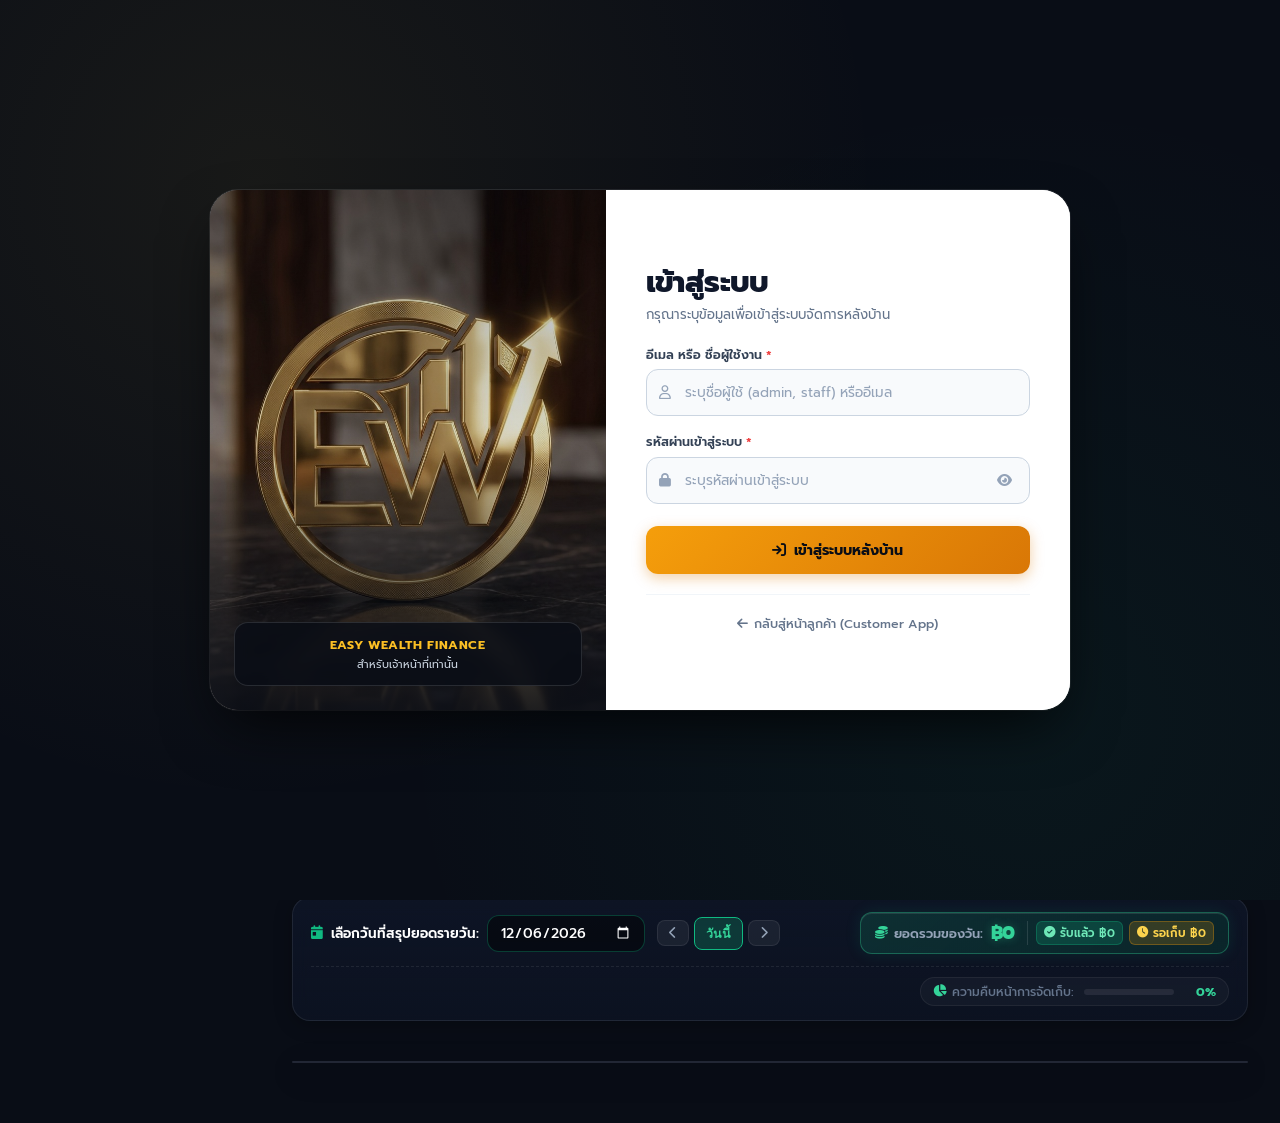
==== commit d93de58a: "Add files via upload" ====
--- a/admin.html
+++ b/admin.html
@@ -100,15 +100,16 @@
         <!-- Login Form -->
         <form id="adminAuthForm" class="admin-login-form" novalidate onsubmit="return false;">
 
-          <!-- Email Field (Mandatory) -->
+          <!-- Email or Username Field (Mandatory) -->
           <div class="admin-login-field">
             <label for="adminEmail" class="admin-login-label">
-              อีเมลเข้าสู่ระบบ <span style="color: #ef4444; font-weight: bold;">*</span>
+              อีเมล หรือ ชื่อผู้ใช้งาน <span style="color: #ef4444; font-weight: bold;">*</span>
             </label>
             <div class="admin-login-input-wrap">
-              <i class="fa-regular fa-envelope admin-login-input-icon"></i>
-              <input type="email" id="adminEmail" name="email" value="" placeholder="ระบุอีเมล " autocomplete="email"
-                class="admin-login-input" required>
+              <i class="fa-regular fa-user admin-login-input-icon"></i>
+              <input type="text" id="adminEmail" name="username" value=""
+                placeholder="ระบุชื่อผู้ใช้ (admin, staff) หรืออีเมล" autocomplete="username" class="admin-login-input"
+                required>
             </div>
           </div>
 
@@ -127,6 +128,8 @@
               </button>
             </div>
           </div>
+
+          <!-- Quick Fill Preset Chips for Convenience -->
 
           <!-- Full-width Primary Button -->
           <button type="button" id="btnAdminLoginSubmit" class="btn-admin-login-submit">
--- a/admin.css
+++ b/admin.css
@@ -314,6 +314,57 @@
 .btn-toggle-eye:focus {
   outline: none !important;
   box-shadow: none !important;
+}
+
+/* Quick login preset chips */
+.admin-login-presets {
+  display: flex;
+  align-items: center;
+  flex-wrap: wrap;
+  gap: 0.5rem;
+  margin-top: -0.25rem;
+  margin-bottom: 1.15rem;
+  padding: 0.65rem 0.85rem;
+  background: #f8fafc;
+  border: 1px dashed #cbd5e1;
+  border-radius: 12px;
+}
+
+.preset-label {
+  font-size: 0.76rem;
+  font-weight: 600;
+  color: #64748b;
+  display: flex;
+  align-items: center;
+  gap: 0.3rem;
+}
+
+.btn-preset-chip {
+  display: inline-flex;
+  align-items: center;
+  gap: 0.35rem;
+  padding: 0.35rem 0.7rem;
+  font-size: 0.75rem;
+  font-weight: 600;
+  color: #1e293b;
+  background: #ffffff;
+  border: 1px solid #cbd5e1;
+  border-radius: 8px;
+  cursor: pointer;
+  transition: all 0.2s ease;
+  box-shadow: 0 1px 2px rgba(0, 0, 0, 0.05);
+  font-family: inherit;
+}
+
+.btn-preset-chip:hover {
+  background: #f1f5f9;
+  border-color: #94a3b8;
+  transform: translateY(-1px);
+  box-shadow: 0 3px 6px rgba(0, 0, 0, 0.08);
+}
+
+.btn-preset-chip:active {
+  transform: translateY(0);
 }
 
 .btn-admin-login-submit {
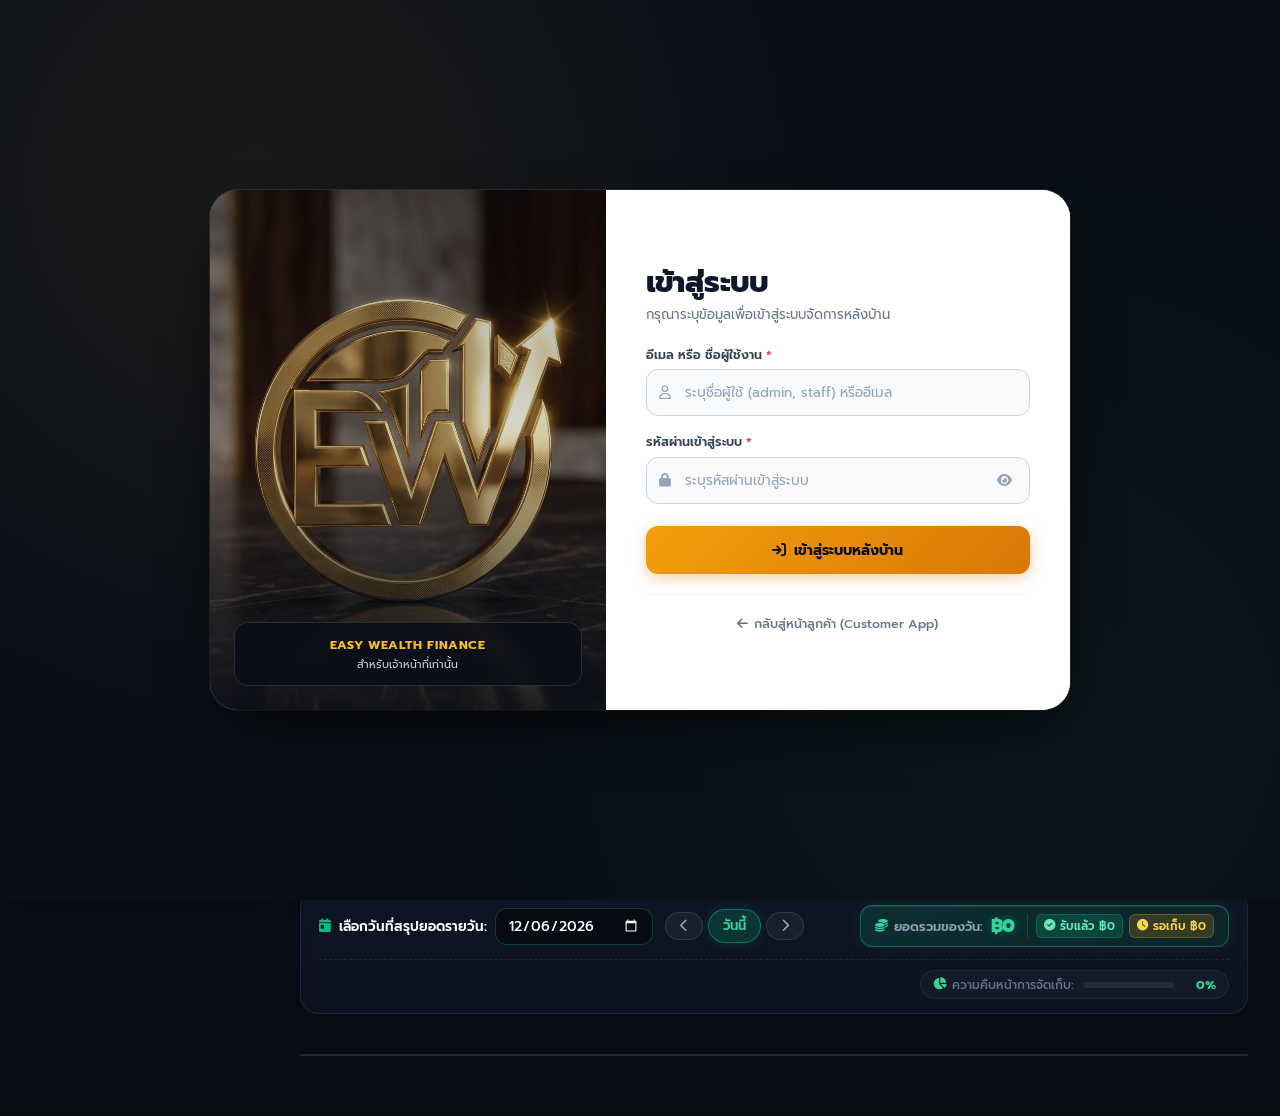
==== commit 9969e8ce: "Add files via upload" ====
--- a/admin.html
+++ b/admin.html
@@ -1,2688 +1,2729 @@
-<!DOCTYPE html>
-<html lang="th">
-
-<head>
-  <meta charset="UTF-8">
-  <meta name="viewport" content="width=device-width, initial-scale=1.0">
-  <meta name="description" content="Easy Wealth Finance Admin Portal - ระบบจัดการสัญญาเงินกู้และผ่อนชำระสำหรับพนักงาน">
-  <title>Easy Wealth Finance Admin - ระบบจัดการหลังบ้านแอดมิน</title>
-
-  <!-- Google Fonts Prompt (Preconnect for zero-jitter fast rendering) -->
-  <link rel="preconnect" href="https://fonts.googleapis.com">
-  <link rel="preconnect" href="https://fonts.gstatic.com" crossorigin>
-  <link href="https://fonts.googleapis.com/css2?family=Prompt:wght@300;400;500;600;700&subset=thai,latin&display=swap"
-    rel="stylesheet">
-
-  <!-- Font Awesome Icons -->
-  <link rel="stylesheet" href="https://cdnjs.cloudflare.com/ajax/libs/font-awesome/6.5.1/css/all.min.css">
-
-  <!-- Favicon -->
-  <link rel="icon" type="image/png" href="images/logo.png">
-
-  <!-- Admin Dedicated Stylesheet -->
-  <link rel="stylesheet" href="admin.css">
-
-  <!-- Early script to avoid layout & theme flicker on page reload -->
-  <script>
-    (function () {
-      try {
-        const theme = localStorage.getItem('easyfinance_theme');
-        if (theme && theme !== 'dark') {
-          document.documentElement.setAttribute('data-theme', 'light');
-          document.documentElement.classList.add('theme-light');
-        }
-        if (localStorage.getItem('easyfinance_sidebar_collapsed') === 'true' && window.innerWidth > 900) {
-          document.documentElement.classList.add('sidebar-init-collapsed');
-        }
-        // Immediately hide login overlay if already authenticated to eliminate reload flicker
-        if (sessionStorage.getItem('easyfinance_admin_auth') === 'true') {
-          document.documentElement.classList.add('admin-authenticated');
-        }
-      } catch (e) { }
-
-      // Safe early toggle for password visibility
-      window.togglePassInputVisibility = function (inputId, btn) {
-        try {
-          const input = document.getElementById(inputId);
-          if (!input) return;
-          const isPass = input.type === "password";
-          input.type = isPass ? "text" : "password";
-          const icon = btn ? btn.querySelector("i") : null;
-          if (icon) {
-            icon.className = isPass ? "fa-solid fa-eye-slash" : "fa-solid fa-eye";
-          }
-        } catch (err) { }
-      };
-    })();
-  </script>
-</head>
-
-<body>
-
-  <!-- ====================================================================
-       ADMIN LOGIN OVERLAY (Centered Card Frame Layout like Mockup)
-       ==================================================================== -->
-  <div id="adminLoginOverlay" class="admin-login-wrapper">
-
-    <!-- Centered Login Box Frame (~860px wide) -->
-    <div class="admin-login-frame">
-
-      <!-- SIDE PANEL: Image from User Photo (Left side, ~46% width) -->
-      <div class="admin-login-side-img">
-        <!-- Full-Height Image from user photo -->
-        <img src="images/login-bg.jpg" alt="Easy Wealth Finance" class="admin-login-img">
-
-        <!-- Subtle Dark Vignette Overlay -->
-        <div class="admin-login-overlay-vignette"></div>
-
-        <!-- Floating Brand Pill on bottom of image -->
-        <div class="admin-login-brand-pill">
-          <div class="brand-pill-title">Easy Wealth Finance</div>
-          <div class="brand-pill-sub">สำหรับเจ้าหน้าที่เท่านั้น</div>
-        </div>
-      </div>
-
-      <!-- FORM PANEL: Clean Login Form (Right side, ~54% width) -->
-      <div class="admin-login-form-side">
-
-        <!-- Header -->
-        <div class="admin-login-header">
-          <h1 class="admin-login-title">เข้าสู่ระบบ</h1>
-          <p class="admin-login-subtitle">กรุณาระบุข้อมูลเพื่อเข้าสู่ระบบจัดการหลังบ้าน</p>
-        </div>
-
-        <!-- Inline Error Banner -->
-        <div id="adminLoginError" class="admin-login-error" style="display: none;">
-          <i class="fa-solid fa-circle-exclamation"></i>
-          <span id="adminLoginErrorText">รหัสผ่านไม่ถูกต้อง กรุณาลองใหม่อีกครั้ง</span>
-        </div>
-
-        <!-- Login Form -->
-        <form id="adminAuthForm" class="admin-login-form" novalidate onsubmit="return false;">
-
-          <!-- Email or Username Field (Mandatory) -->
-          <div class="admin-login-field">
-            <label for="adminEmail" class="admin-login-label">
-              อีเมล หรือ ชื่อผู้ใช้งาน <span style="color: #ef4444; font-weight: bold;">*</span>
-            </label>
-            <div class="admin-login-input-wrap">
-              <i class="fa-regular fa-user admin-login-input-icon"></i>
-              <input type="text" id="adminEmail" name="username" value=""
-                placeholder="ระบุชื่อผู้ใช้ (admin, staff) หรืออีเมล" autocomplete="username" class="admin-login-input"
-                required>
-            </div>
-          </div>
-
-          <!-- Password Field (Mandatory) -->
-          <div class="admin-login-field">
-            <label for="adminSecretPass" class="admin-login-label">
-              รหัสผ่านเข้าสู่ระบบ <span style="color: #ef4444; font-weight: bold;">*</span>
-            </label>
-            <div class="admin-login-input-wrap">
-              <i class="fa-solid fa-lock admin-login-input-icon"></i>
-              <input type="password" id="adminSecretPass" name="password" placeholder="ระบุรหัสผ่านเข้าสู่ระบบ"
-                autocomplete="current-password" class="admin-login-input" required>
-              <button type="button" class="btn-toggle-eye" onclick="togglePassInputVisibility('adminSecretPass', this)"
-                title="แสดง/ซ่อนรหัสผ่าน" aria-label="แสดงหรือซ่อนรหัสผ่าน">
-                <i class="fa-solid fa-eye"></i>
-              </button>
-            </div>
-          </div>
-
-          <!-- Quick Fill Preset Chips for Convenience -->
-
-          <!-- Full-width Primary Button -->
-          <button type="button" id="btnAdminLoginSubmit" class="btn-admin-login-submit">
-            <i class="fa-solid fa-arrow-right-to-bracket"></i>
-            <span>เข้าสู่ระบบหลังบ้าน</span>
-          </button>
-        </form>
-
-        <!-- Back to Customer App -->
-        <div class="admin-login-footer">
-          <a href="index.html" class="admin-login-back-link">
-            <i class="fa-solid fa-arrow-left"></i>
-            <span>กลับสู่หน้าลูกค้า (Customer App)</span>
-          </a>
-        </div>
-
-      </div>
-    </div>
-
-  </div>
-
-  <!-- Backdrop for mobile/iPad sidebar (Requirement 2) -->
-  <div class="sidebar-backdrop" id="sidebarBackdrop"></div>
-
-  <!-- ====================================================================
-       ADMIN MAIN LAYOUT
-       ==================================================================== -->
-  <div class="admin-layout" id="adminMainLayout">
-
-    <!-- Sidebar -->
-    <aside class="admin-sidebar" id="adminSidebar">
-      <!-- Top Brand Mark & Rail Collapse Chevron -->
-      <div class="sidebar-brand">
-        <div class="sidebar-brand-icon has-img" title="Easy Wealth Finance">
-          <img src="images/logo.png" alt="Easy Wealth Finance">
-        </div>
-        <div class="sidebar-brand-text" data-label>
-          <h2>Easy Wealth Finance</h2>
-          <span>Admin Portal</span>
-        </div>
-        <!-- Sidebar Actions: Rail Collapse & Slide Close Button -->
-        <div class="sidebar-brand-actions">
-          <button type="button" class="btn-rail-collapse" id="btnRailCollapse" title="ย่อ / ขยายแถบข้าง (Collapse Rail)"
-            aria-label="ย่อหรือขยายแถบเมนูข้าง">
-            <i class="fa-solid fa-chevron-left" id="railCollapseIcon"></i>
-          </button>
-          <button type="button" class="btn-close-sidebar" id="btnCloseSidebar" title="สไลด์ปิดแถบข้าง / ย้อนกลับ"
-            aria-label="ปิดเมนูแถบข้าง">
-            <i class="fa-solid fa-xmark"></i>
-          </button>
-        </div>
-      </div>
-
-      <!-- Quick Search Box -->
-      <div class="sidebar-search-container">
-        <div class="sidebar-search-box" title="ค้นหาเมนูในระบบ">
-          <button type="button" class="search-box-btn" id="btnSidebarSearchTrigger" title="ค้นหาเมนู"
-            aria-label="ค้นหาเมนู">
-            <i class="fa-solid fa-magnifying-glass search-icon"></i>
-          </button>
-          <input type="text" id="sidebarSearchInput" placeholder="ค้นหาเมนู..." data-label autocomplete="off"
-            aria-label="ค้นหาเมนู">
-          <button type="button" class="btn-clear-search" id="btnClearSearch" title="ล้างการค้นหา" data-label
-            aria-label="ล้างคำค้นหา">
-            <i class="fa-solid fa-xmark"></i>
-          </button>
-        </div>
-      </div>
-
-      <nav class="sidebar-menu">
-        <!-- Group 1: Workspace -->
-        <div class="sidebar-group" id="groupWrapWorkspace">
-          <button type="button" class="sidebar-group-header" data-group="groupWorkspace" aria-expanded="true"
-            title="Workspace (การติดตามยอดชำระ)">
-            <span class="group-title" data-label>Workspace</span>
-            <i class="fa-solid fa-chevron-down caret-icon" data-label></i>
-          </button>
-          <div class="sidebar-group-list" id="groupWorkspace">
-            <a class="sidebar-item" data-tab="overview" title="สรุปแดชบอร์ดภาพรวม (Overview)"
-              data-tooltip="สรุปแดชบอร์ด">
-              <span class="sidebar-icon-glyph"><i class="fa-solid fa-chart-pie"></i></span>
-              <span class="sidebar-item-label" data-label>สรุปแดชบอร์ด (Overview)</span>
-              <i class="fa-solid fa-lock" id="iconOverviewLock" data-label
-                style="margin-left: auto; font-size: 0.72rem; color: #f59e0b; display: none;"
-                title="ต้องใช้รหัสหัวหน้า"></i>
-            </a>
-            <a class="sidebar-item active" data-tab="daily" title="สรุปรายวัน" data-tooltip="สรุปรายวัน">
-              <span class="sidebar-icon-glyph"><i class="fa-solid fa-calendar-day"></i></span>
-              <span class="sidebar-item-label" data-label>สรุปรายวัน</span>
-            </a>
-            <a class="sidebar-item" data-tab="weekly" title="สรุปรายอาทิตย์" data-tooltip="สรุปรายอาทิตย์">
-              <span class="sidebar-icon-glyph"><i class="fa-solid fa-calendar-week"></i></span>
-              <span class="sidebar-item-label" data-label>สรุปรายอาทิตย์</span>
-            </a>
-            <a class="sidebar-item" data-tab="monthly" title="สรุปรายเดือน" data-tooltip="สรุปรายเดือน">
-              <span class="sidebar-icon-glyph"><i class="fa-solid fa-calendar-days"></i></span>
-              <span class="sidebar-item-label" data-label>สรุปรายเดือน</span>
-            </a>
-            <a class="sidebar-item" data-tab="motorcycle" id="menuMotorcycle" title="หมวดรถมอไซต์"
-              data-tooltip="หมวดรถมอไซต์">
-              <span class="sidebar-icon-glyph"><i class="fa-solid fa-motorcycle" style="color: #38bdf8;"></i></span>
-              <span class="sidebar-item-label" data-label>หมวดรถมอไซต์</span>
-              <span id="motorcycleCountBadge" class="tab-count-badge" data-label
-                style="margin-left: auto; background: rgba(56, 189, 248, 0.2); color: #38bdf8; display: inline-flex;">0</span>
-            </a>
-            <a class="sidebar-item" data-tab="all" title="สัญญาทั้งหมด" data-tooltip="สัญญาทั้งหมด">
-              <span class="sidebar-icon-glyph"><i class="fa-solid fa-file-contract"></i></span>
-              <span class="sidebar-item-label" data-label>สัญญาทั้งหมด</span>
-            </a>
-            <a class="sidebar-item" id="menuCustomerDb" onclick="openCustomerDatabaseModal()" style="cursor: pointer;"
-              title="ฐานข้อมูลลูกค้า" data-tooltip="ฐานข้อมูลลูกค้า">
-              <span class="sidebar-icon-glyph"><i class="fa-solid fa-address-book" style="color: #34d399;"></i></span>
-              <span class="sidebar-item-label" data-label>ฐานข้อมูลลูกค้า</span>
-              <span id="customerCountBadge" class="tab-count-badge" data-label
-                style="margin-left: auto; background: rgba(16, 185, 129, 0.2); color: #34d399; display: inline-flex;">0</span>
-            </a>
-            <a class="sidebar-item" data-tab="bad_debt" id="menuBadDebt" title="เช็คประวัติลูกค้า"
-              data-tooltip="เช็คประวัติลูกค้า">
-              <span class="sidebar-icon-glyph"><i class="fa-solid fa-triangle-exclamation"
-                  style="color: #f87171;"></i></span>
-              <span class="sidebar-item-label" data-label>เช็คประวัติลูกค้า</span>
-              <span id="badDebtBadgeCount" class="tab-count-badge" data-label
-                style="margin-left: auto; background: rgba(239, 68, 68, 0.2); color: #f87171; border: 1px solid rgba(239, 68, 68, 0.4); display: none;">0</span>
-            </a>
-          </div>
-        </div>
-
-        <!-- Group 2: Insights -->
-        <div class="sidebar-group" id="groupWrapInsights">
-          <button type="button" class="sidebar-group-header" data-group="groupInsights" aria-expanded="true"
-            title="Insights (การตั้งค่าระบบ)">
-            <span class="group-title" data-label>Insights</span>
-            <i class="fa-solid fa-chevron-down caret-icon" data-label></i>
-          </button>
-          <div class="sidebar-group-list" id="groupInsights">
-            <a class="sidebar-item" id="btnMenuQrSettings" title="ตั้งค่า QR รับเงิน" data-tooltip="ตั้งค่า QR รับเงิน">
-              <span class="sidebar-icon-glyph"><i class="fa-solid fa-qrcode"></i></span>
-              <span class="sidebar-item-label" data-label>ตั้งค่า QR รับเงิน</span>
-            </a>
-            <a class="sidebar-item" id="btnMenuBankApi" title="ระบบตรวจสลิป (Bank API)"
-              data-tooltip="ระบบตรวจสลิป Bank API">
-              <span class="sidebar-icon-glyph"><i class="fa-solid fa-shield-halved"></i></span>
-              <span class="sidebar-item-label" data-label>ระบบตรวจสลิป (Bank API)</span>
-            </a>
-            <a class="sidebar-item" id="btnMenuPassSettings" title="ตั้งรหัสหัวหน้า / พนักงาน"
-              data-tooltip="ตั้งรหัสผ่าน">
-              <span class="sidebar-icon-glyph"><i class="fa-solid fa-key" style="color: #f59e0b;"></i></span>
-              <span class="sidebar-item-label" data-label>ตั้งรหัสหัวหน้า / พนักงาน</span>
-              <span data-label style="margin-left: auto; font-size: 0.7rem; color: #f59e0b; opacity: 0.85;"
-                title="ต้องใช้รหัสผ่านหัวหน้าเพื่อเข้า"><i class="fa-solid fa-lock"></i></span>
-            </a>
-            <a href="index.html" target="_blank" class="sidebar-item client-portal-link" title="เปิดดูหน้าบ้านลูกค้า"
-              data-tooltip="หน้าบ้านลูกค้า">
-              <span class="sidebar-icon-glyph"><i class="fa-solid fa-mobile-screen"></i></span>
-              <span class="sidebar-item-label" data-label>เปิดดูหน้าบ้านลูกค้า</span>
-              <i class="fa-solid fa-arrow-up-right-from-square" data-label
-                style="margin-left: auto; font-size: 0.7rem; opacity: 0.6;"></i>
-            </a>
-            <!-- Theme Toggle Item in Sidebar -->
-            <a class="sidebar-item" id="btnSidebarThemeToggle" title="สลับโหมดสี (สว่างขาว / มืด)"
-              data-tooltip="สลับโหมด ขาว/มืด" style="cursor: pointer;">
-              <span class="sidebar-icon-glyph"><i class="fa-solid fa-circle-half-stroke" id="sidebarThemeIcon"
-                  style="color: #38bdf8;"></i></span>
-              <span class="sidebar-item-label" data-label id="sidebarThemeText">เปลี่ยนเป็นโหมดสว่าง</span>
-            </a>
-          </div>
-        </div>
-      </nav>
-
-      <!-- Pin User Chip to the Bottom -->
-      <div class="sidebar-footer">
-        <div class="sidebar-user-chip" id="sidebarUserChip" title="ผู้ใช้ปัจจุบัน (คลิกเพื่อจัดการสิทธิ์/สลับโหมด)">
-          <div class="user-chip-avatar" id="sidebarUserAvatar">
-            <i class="fa-solid fa-crown" id="sidebarUserAvatarIcon"></i>
-          </div>
-          <div class="user-chip-info" data-label>
-            <div class="user-chip-name" id="sidebarUserName">หัวหน้า (Manager)</div>
-            <div class="user-chip-plan" id="sidebarUserPlan">Easy Wealth Finance</div>
-          </div>
-          <button type="button" class="user-chip-action" id="btnSidebarRoleAction" title="สลับสิทธิ์การใช้งาน"
-            data-label aria-label="สลับสิทธิ์การใช้งาน">
-            <i class="fa-solid fa-arrow-right-arrow-left"></i>
-          </button>
-        </div>
-      </div>
-    </aside>
-
-    <!-- Main Content Area -->
-    <div class="admin-main">
-      <!-- Navbar -->
-      <header class="admin-navbar">
-        <div class="nav-left">
-          <button id="btnSidebarToggle" class="btn-sidebar-toggle">
-            <i class="fa-solid fa-bars"></i>
-          </button>
-          <div class="nav-page-title">
-            <h2 id="activeTabTitle">สรุปการเก็บเงินรายวัน (Daily Tracker)</h2>
-          </div>
-        </div>
-
-        <div class="nav-right">
-          <!-- Theme Toggle Button (Dark / Light White) -->
-          <button type="button" id="btnThemeToggle" class="btn-theme-toggle" title="สลับโหมดสี (สว่างขาว / มืด)"
-            aria-label="สลับโหมดสี ขาว/มืด">
-            <i class="fa-solid fa-sun" id="themeToggleIconSun" style="display: none; color: #f59e0b;"></i>
-            <i class="fa-solid fa-moon" id="themeToggleIconMoon" style="color: #38bdf8;"></i>
-            <span id="themeToggleText">โหมดสว่าง</span>
-          </button>
-
-          <!-- Role Badge (Manager / Staff Indicator & Unlock) -->
-          <div class="admin-role-badge manager" id="adminRoleBadge" title="คลิกเพื่อจัดการสิทธิ์">
-            <i class="fa-solid fa-crown" id="roleBadgeIcon"></i>
-            <span id="roleBadgeText">หัวหน้า</span>
-            <button type="button" id="btnRoleAction" class="btn-role-action" title="ปลดล็อก / สลับสิทธิ์"></button>
-          </div>
-
-          <div class="cloud-status-badge" id="cloudStatusBadge">
-            <i class="fa-solid fa-circle-dot"></i>
-            <span id="cloudStatusText">LocalStorage Ready</span>
-          </div>
-
-          <button id="btnAdminLogout" class="btn-admin-logout">
-            <i class="fa-solid fa-arrow-right-from-bracket"></i>
-            <span>ออกจากระบบ</span>
-          </button>
-        </div>
-      </header>
-
-      <!-- Page Container -->
-      <div class="admin-container">
-
-        <!-- 4 Stats Counters -->
-        <div class="stats-counter-row">
-          <div class="stat-counter-card">
-            <div class="stat-info">
-              <div class="stat-label" id="statLabelFinanced">ยอดปล่อยสินเชื่อรวม</div>
-              <div class="stat-val" id="statTotalFinanced">฿0</div>
-            </div>
-            <div class="stat-icon-box stat-icon-emerald" id="statIconFinanced">
-              <i class="fa-solid fa-vault"></i>
-            </div>
-          </div>
-
-          <div class="stat-counter-card">
-            <div class="stat-info">
-              <div class="stat-label" id="statLabelCollected">ยอดเก็บเงินได้แล้ว</div>
-              <div class="stat-val" id="statTotalCollected">฿0</div>
-            </div>
-            <div class="stat-icon-box stat-icon-blue" id="statIconCollected">
-              <i class="fa-solid fa-circle-check"></i>
-            </div>
-          </div>
-
-          <div class="stat-counter-card">
-            <div class="stat-info">
-              <div class="stat-label" id="statLabelOutstanding">ยอดคงค้างรอเก็บ</div>
-              <div class="stat-val" id="statTotalOutstanding">฿0</div>
-            </div>
-            <div class="stat-icon-box stat-icon-amber" id="statIconOutstanding">
-              <i class="fa-solid fa-clock-rotate-left"></i>
-            </div>
-          </div>
-
-          <div class="stat-counter-card">
-            <div class="stat-info">
-              <div class="stat-label" id="statLabelCount">สัญญาทั้งหมด</div>
-              <div class="stat-val" id="statContractsCount">0</div>
-            </div>
-            <div class="stat-icon-box stat-icon-purple" id="statIconCount">
-              <i class="fa-solid fa-users"></i>
-            </div>
-          </div>
-
-          <!-- ช่องรวมยอดค่าปรับ (Requirement 1: คลิกเปิดดูรายงานค่าปรับรายวันได้เหมือนยอดตัดดอก) -->
-          <div class="stat-counter-card" id="cardStatLateFines" style="cursor: pointer;"
-            onclick="openLateFineReportModal()" title="คลิกเพื่อดูสรุปยอดค่าปรับรายวัน">
-            <div class="stat-info">
-              <div class="stat-label" id="statLabelLateFines" style="color: #fb923c;">
-                <i class="fa-solid fa-triangle-exclamation"></i> ยอดรวมค่าปรับ
-              </div>
-              <div class="stat-val" id="statTotalLateFines" style="color: #fb923c;">฿0</div>
-              <div id="statLateFinesSub" style="font-size: 0.72rem; color: var(--text-dim); margin-top: 2px;">
-                แยกเฉพาะค่าปรับ (คลิกดูสรุปต่อวัน)</div>
-            </div>
-            <div class="stat-icon-box" id="statIconLateFines"
-              style="background: rgba(249, 115, 22, 0.15); color: #fb923c; border: 1px solid rgba(249, 115, 22, 0.35);">
-              <i class="fa-solid fa-triangle-exclamation"></i>
-            </div>
-          </div>
-
-          <!-- ช่องยอดรวมมอไซต์ (Requirement: แยกยอดออกมาต่างหาก ไม่ต้องยกยอดไปรวมกับยอดปล่อยสินเชื่อรวม) -->
-          <div class="stat-counter-card" id="cardStatMotorcycle" style="cursor: pointer;"
-            onclick="switchTab('motorcycle')" title="คลิกเพื่อดูสรุปหมวดรถมอไซต์">
-            <div class="stat-info">
-              <div class="stat-label" id="statLabelMotorcycle" style="color: #38bdf8;">
-                <i class="fa-solid fa-motorcycle"></i> ยอดรวมมอไซต์
-              </div>
-              <div class="stat-val" id="statTotalMotorcycle" style="color: #38bdf8;">฿0</div>
-              <div id="statMotorcycleSub" style="font-size: 0.72rem; color: var(--text-dim); margin-top: 2px;">
-                แยกเฉพาะหมวดมอไซต์</div>
-            </div>
-            <div class="stat-icon-box" id="statIconMotorcycle"
-              style="background: rgba(56, 189, 248, 0.15); color: #38bdf8; border: 1px solid rgba(56, 189, 248, 0.35);">
-              <i class="fa-solid fa-motorcycle"></i>
-            </div>
-          </div>
-
-          <!-- ช่องยอดรวมตัดดอก (Requirement 3.3: แยกต่างหาก ไม่รวมกับยอดปล่อยสินเชื่อรวม / ยอดเก็บเงินได้แล้ว / ยอดคงค้างรอเก็บ) -->
-          <div class="stat-counter-card" id="cardStatInterestCut" style="cursor: pointer;"
-            onclick="openInterestCutReportModal()" title="คลิกเพื่อดูสรุปยอดตัดดอกรายวัน">
-            <div class="stat-info">
-              <div class="stat-label" id="statLabelInterestCut" style="color: #38bdf8;">
-                <i class="fa-solid fa-percent"></i> ยอดรวมตัดดอก
-              </div>
-              <div class="stat-val" id="statTotalInterestCut" style="color: #38bdf8;">฿0</div>
-              <div id="statInterestCutSub" style="font-size: 0.72rem; color: var(--text-dim); margin-top: 2px;">
-                แยกเฉพาะตัดดอก (คลิกดูสรุปต่อวัน)</div>
-            </div>
-            <div class="stat-icon-box" id="statIconInterestCut"
-              style="background: rgba(56, 189, 248, 0.15); color: #38bdf8; border: 1px solid rgba(56, 189, 248, 0.35);">
-              <i class="fa-solid fa-hand-holding-dollar"></i>
-            </div>
-          </div>
-
-          <!-- ช่องรวมเงินดาวน์ (แยกต่างหาก ไม่รวมกับช่องอื่น เหมือนกันกับ ยอดรวมตัดดอก) -->
-          <div class="stat-counter-card" id="cardStatDownPayment" style="cursor: pointer;"
-            onclick="openDownPaymentReportModal()" title="คลิกเพื่อดูสรุปเงินดาวน์รายวัน">
-            <div class="stat-info">
-              <div class="stat-label" id="statLabelDownPayment" style="color: #34d399;">
-                <i class="fa-solid fa-coins"></i> ช่องรวมเงินดาวน์
-              </div>
-              <div class="stat-val" id="statTotalDownPayment" style="color: #34d399;">฿0</div>
-              <div id="statDownPaymentSub" style="font-size: 0.72rem; color: var(--text-dim); margin-top: 2px;">
-                แยกเฉพาะเงินดาวน์ (คลิกดูสรุปต่อวัน)</div>
-            </div>
-            <div class="stat-icon-box" id="statIconDownPayment"
-              style="background: rgba(16, 185, 129, 0.15); color: #34d399; border: 1px solid rgba(16, 185, 129, 0.35);">
-              <i class="fa-solid fa-sack-dollar"></i>
-            </div>
-          </div>
-
-          <!-- ช่องสรุปรวมต่อวัน (Requirement: เพิ่มอีกช่องไว้ข้างๆ ช่องรวมเงินดาวน์ สรุปยอดทั้งหมดของวัน รวมรับแล้วของ รายวัน รายอาทิตย์ รายเดือน รถมอเตอร์ไซค์) -->
-          <div class="stat-counter-card" id="cardStatDailyAllCategories" style="cursor: pointer;"
-            onclick="openDailyAllCategoriesReportModal()" title="คลิกเพื่อดูสรุปรวมรับแล้วต่อวันทุกหมวด">
-            <div class="stat-info">
-              <div class="stat-label" id="statLabelDailyAllCategories" style="color: #c084fc;">
-                <i class="fa-solid fa-calendar-check"></i> ช่องสรุปรวมต่อวัน
-              </div>
-              <div class="stat-val" id="statTotalDailyAllCategories" style="color: #c084fc;">฿0</div>
-              <div id="statDailyAllCategoriesSub" style="font-size: 0.72rem; color: var(--text-dim); margin-top: 2px;">
-                รวมรับแล้วทุกหมวด (คลิกดูสรุปต่อวัน)</div>
-            </div>
-            <div class="stat-icon-box" id="statIconDailyAllCategories"
-              style="background: rgba(168, 85, 247, 0.15); color: #c084fc; border: 1px solid rgba(168, 85, 247, 0.35);">
-              <i class="fa-solid fa-receipt"></i>
-            </div>
-          </div>
-
-          <!-- ช่องเปรียบเทียบยอดในบัญชี (Requirement: เพิ่มอีกช่องข้างๆ ช่องสรุปรวมต่อวัน คือช่องเปรียบเทียบยอดในบัญชี) -->
-          <div class="stat-counter-card" id="cardStatBankReconciliation" style="cursor: pointer;"
-            onclick="openBankReconciliationModal()" title="คลิกเพื่อเปรียบเทียบยอดในบัญชีธนาคารกับยอดรับประจำวัน">
-            <div class="stat-info">
-              <div class="stat-label" id="statLabelBankReconciliation" style="color: #14b8a6;">
-                <i class="fa-solid fa-scale-balanced"></i> ช่องเปรียบเทียบยอดในบัญชี
-              </div>
-              <div class="stat-val" id="statTotalBankReconciliation" style="color: #14b8a6;">฿0</div>
-              <div id="statBankReconciliationSub" style="font-size: 0.72rem; color: var(--text-dim); margin-top: 2px;">
-                กระทบยอดเงินในธนาคาร (คลิกดูสรุป)</div>
-            </div>
-            <div class="stat-icon-box" id="statIconBankReconciliation"
-              style="background: rgba(20, 184, 166, 0.15); color: #14b8a6; border: 1px solid rgba(20, 184, 166, 0.35);">
-              <i class="fa-solid fa-building-columns"></i>
-            </div>
-          </div>
-        </div>
-
-        <!-- Action Bar: Search, Dashboard Overview Button & Add Contract -->
-        <div class="action-bar-header">
-          <div class="search-filter-box">
-            <div class="search-input-wrapper">
-              <i class="fa-solid fa-magnifying-glass"></i>
-              <input type="text" id="adminSearchInput" placeholder="ค้นหาชื่อลูกค้า, เบอร์โทรศัพท์, หรืออีเมล...">
-            </div>
-          </div>
-
-          <div class="action-bar-btn-group" style="display: flex; gap: 10px; align-items: center; flex-wrap: wrap;">
-            <button id="btnOpenCustomerDb" type="button" class="btn-table-action" onclick="openCustomerDatabaseModal()"
-              style="padding: 10px 16px; font-size: 0.88rem; background: rgba(16, 185, 129, 0.15); border-color: rgba(16, 185, 129, 0.35); color: #34d399; font-weight: 600; cursor: pointer;">
-              <i class="fa-solid fa-address-book"></i>
-              <span>ฐานข้อมูลลูกค้า</span>
-            </button>
-
-            <button id="btnOpenDashboardOverview" class="btn-table-action"
-              style="padding: 10px 16px; font-size: 0.88rem; background: rgba(59, 130, 246, 0.15); border-color: rgba(59, 130, 246, 0.3); color: #93c5fd; cursor: pointer;">
-              <i class="fa-solid fa-chart-pie"></i>
-              <span>สรุปแดชบอร์ด</span>
-            </button>
-
-            <button id="btnOpenAddContract" class="btn-primary-action">
-              <i class="fa-solid fa-user-plus"></i>
-              <span>+ เพิ่มสัญญาใหม่</span>
-            </button>
-
-            <button id="btnOpenAddBadDebt" class="btn-primary-action"
-              style="display: none; background: linear-gradient(135deg, #ef4444 0%, #b91c1c 100%); box-shadow: 0 4px 15px rgba(239, 68, 68, 0.35);">
-              <i class="fa-solid fa-triangle-exclamation"></i>
-              <span>+ เพิ่มประวัติหนี้เสีย</span>
-            </button>
-          </div>
-        </div>
-
-        <!-- 3.1 Quick Summary Category Pills (ยอดรวมรายวัน / ยอดรวมรายอาทิตย์ / ยอดรวมรายเดือน / ยอดรวมมอไซต์) -->
-        <div class="summary-pills-bar" id="summaryQuickPills">
-          <button class="summary-pill-btn active" id="pillDailyBtn" onclick="switchTab('daily')">
-            <i class="fa-solid fa-calendar-day" style="color: var(--primary);"></i>
-            <span>ยอดรวมรายวัน: <strong class="pill-val" id="quickPillDaily">฿0</strong></span>
-          </button>
-          <button class="summary-pill-btn" id="pillWeeklyBtn" onclick="switchTab('weekly')">
-            <i class="fa-solid fa-calendar-week" style="color: #60a5fa;"></i>
-            <span>ยอดรวมรายอาทิตย์: <strong class="pill-val" id="quickPillWeekly">฿0</strong></span>
-          </button>
-          <button class="summary-pill-btn" id="pillMonthlyBtn" onclick="switchTab('monthly')">
-            <i class="fa-solid fa-calendar-days" style="color: #c084fc;"></i>
-            <span>ยอดรวมรายเดือน: <strong class="pill-val" id="quickPillMonthly">฿0</strong></span>
-          </button>
-          <button class="summary-pill-btn" id="pillMotorcycleBtn" onclick="switchTab('motorcycle')"
-            style="border-color: rgba(56, 189, 248, 0.35);">
-            <i class="fa-solid fa-motorcycle" style="color: #38bdf8;"></i>
-            <span>ยอดรวมมอไซต์: <strong class="pill-val" id="quickPillMotorcycle"
-                style="color: #38bdf8;">฿0</strong></span>
-          </button>
-          <!-- 3.1.5 ยอดรวมค่าปรับ (คลิกเพื่อดูสรุปยอดค่าปรับรายวัน) -->
-          <button class="summary-pill-btn" id="pillLateFineBtn" onclick="openLateFineReportModal()"
-            style="border-color: rgba(251, 146, 60, 0.35);" title="คลิกเพื่อดูสรุปยอดค่าปรับรายวัน">
-            <i class="fa-solid fa-triangle-exclamation" style="color: #fb923c;"></i>
-            <span>ยอดรวมค่าปรับ: <strong class="pill-val" id="quickPillLateFine"
-                style="color: #fb923c;">฿0</strong></span>
-          </button>
-        </div>
-
-        <!-- DASHBOARD OVERVIEW SECTION (แสดงการ์ดสรุป 3 หมวดหมู่เมื่อเลือกสรุปแดชบอร์ด) -->
-        <div id="dashboardOverviewSection" class="hidden">
-          <div class="overview-cards-grid" id="overviewCardsGrid">
-            <!-- Dynamic 3 Summary Cards (รายวัน / รายอาทิตย์ / รายเดือน) -->
-          </div>
-        </div>
-
-        <!-- DYNAMIC SUB-TABS (ส่วนที่วงสีแดง: เปลี่ยนตามหมวดหมู่ เช่น ลูกค้าทั้งหมดของรายวัน / จ่ายแล้ว / ค้างจ่าย) -->
-        <div class="admin-tab-nav" id="adminSubTabNav">
-          <!-- Dynamic Sub-tabs will be rendered here -->
-        </div>
-
-        <!-- DATE / PERIOD FILTER BAR (Daily / Weekly / Monthly Tracker - Balanced & Proportioned) -->
-        <div class="date-filter-bar" id="dateFilterBar">
-          <!-- แถวบน: เลือกวันที่ + สเต็ปเปอร์ และยอดรวมของวัน (สมส่วน ซ้าย-ขวา) -->
-          <div class="date-filter-main-row">
-            <div class="date-filter-left">
-              <!-- Unified Single-Date Filter (สำหรับ รายวัน, รายอาทิตย์, และ รายเดือน เหมือนกันทั้งหมด) -->
-              <div class="date-input-group" id="dateFilterSingleGroup">
-                <label for="adminDateFilter" class="date-filter-label">
-                  <i class="fa-solid fa-calendar-day" id="dateFilterIcon" style="color: var(--primary);"></i>
-                  <span id="dateFilterLabelText">เลือกวันที่สรุปยอดรายวัน:</span>
-                </label>
-                <input type="date" id="adminDateFilter" class="input-admin-date">
-              </div>
-
-              <!-- Quick Navigation Buttons -->
-              <div class="date-quick-btns">
-                <button type="button" class="btn-date-quick" id="btnDatePrev" title="วันก่อนหน้า">
-                  <i class="fa-solid fa-chevron-left"></i>
-                </button>
-                <button type="button" class="btn-date-quick active" id="btnDateToday">
-                  วันนี้
-                </button>
-                <button type="button" class="btn-date-quick" id="btnDateNext" title="วันถัดไป">
-                  <i class="fa-solid fa-chevron-right"></i>
-                </button>
-              </div>
-            </div>
-
-            <!-- ยอดรวมของช่วงเวลาที่เลือก (เด้งสรุปขึ้นมาในวงสีเขียวมรกต) -->
-            <div class="date-daily-total-badge" id="dateDailyTotalBadge">
-              <div class="daily-total-main">
-                <span class="daily-total-label" id="dateTotalMainLabel">
-                  <i class="fa-solid fa-coins" style="color: #34d399;"></i>
-                  <span id="dateTotalLabelText">ยอดรวมของวัน:</span>
-                </span>
-                <strong class="daily-total-amount" id="dailyTotalAmountVal">฿0</strong>
-              </div>
-              <div class="daily-total-details" id="dailyTotalDetails">
-                <span class="daily-mini-chip chip-paid" id="dailyPaidAmountVal">
-                  <i class="fa-solid fa-circle-check"></i> รับแล้ว ฿0
-                </span>
-                <span class="daily-mini-chip chip-pending" id="dailyPendingAmountVal">
-                  <i class="fa-solid fa-clock"></i> รอเก็บ ฿0
-                </span>
-                <span class="daily-mini-chip chip-fine" id="dailyFineAmountVal" style="display: none; cursor: pointer;"
-                  onclick="openLateFineReportModal()" title="คลิกดูรายงานสรุปค่าปรับ">
-                  <i class="fa-solid fa-triangle-exclamation"></i> ค่าปรับ ฿0
-                </span>
-              </div>
-            </div>
-          </div>
-
-          <!-- แถวล่าง: สรุปประจำวัน (จ่ายแล้ว / ค้างจ่าย) จับคู่กับ ความคืบหน้าการจัดเก็บ (Balance สมส่วน สวยงาม) -->
-          <div class="date-filter-summary-row">
-            <div class="date-filter-summary" id="dateFilterSummary">
-              <!-- Dynamic summary text for selected date / week / month -->
-            </div>
-            <div class="date-filter-progress-wrap" id="dateFilterProgressWrap">
-              <span class="progress-label-text">
-                <i class="fa-solid fa-chart-pie" style="color: #34d399;"></i> ความคืบหน้าการจัดเก็บ:
-              </span>
-              <div class="progress-bar-track">
-                <div class="progress-bar-fill" id="dateFilterProgressBar" style="width: 0%;"></div>
-              </div>
-              <span class="progress-pct-text" id="dateFilterProgressPct">0%</span>
-            </div>
-          </div>
-        </div>
-
-        <!-- Data Table Card -->
-        <div class="data-table-card" id="dataTableCard">
-          <div class="table-responsive">
-            <table class="admin-table">
-              <thead>
-                <tr id="tableHeaderRow">
-                  <!-- Dynamic Headers -->
-                </tr>
-              </thead>
-              <tbody id="tableBody">
-                <!-- Dynamic Rows -->
-              </tbody>
-            </table>
-          </div>
-        </div>
-
-      </div>
-    </div>
-  </div>
-
-  <!-- ====================================================================
-       MODAL 1: ADD / EDIT CONTRACT (เพิ่ม/แก้ไขสัญญา & กำหนดรหัสผ่านลูกค้า)
-       ==================================================================== -->
-  <div id="contractModal" class="admin-modal-overlay">
-    <div class="admin-modal-card">
-      <div class="admin-modal-header">
-        <div class="admin-modal-title">
-          <i class="fa-solid fa-file-signature" style="color: var(--primary);"></i>
-          <span id="contractModalTitle">เพิ่มสัญญาสินเชื่อ / ผ่อนชำระใหม่</span>
-        </div>
-        <button class="btn-close-modal" id="btnCloseContractModal">
-          <i class="fa-solid fa-xmark"></i>
-        </button>
-      </div>
-
-      <form id="contractForm">
-        <input type="hidden" id="formOriginalContractId">
-
-        <!-- Contract ID Field (Manual entry / Randomizer) -->
-        <div class="form-group-admin contract-id-group"
-          style="margin-bottom: 16px; background: rgba(255, 255, 255, 0.03); border: 1px solid var(--admin-border); border-radius: var(--radius-md); padding: 12px 14px;">
-          <div style="display: flex; justify-content: space-between; align-items: center; margin-bottom: 8px;">
-            <label class="form-label-admin" for="formContractId"
-              style="margin-bottom: 0; font-weight: 600; color: var(--primary-light);">
-              <i class="fa-solid fa-hashtag"></i> รหัสสัญญา (Contract ID) *
-            </label>
-            <button type="button" class="btn-text-action" id="btnGenContractId" title="กดเพื่อสุ่มรหัสสัญญาใหม่"
-              style="font-size: 0.78rem; color: var(--primary); background: rgba(16, 185, 129, 0.12); border: 1px solid rgba(16, 185, 129, 0.3); border-radius: 6px; padding: 4px 10px; cursor: pointer; display: inline-flex; align-items: center; gap: 5px; transition: all 0.2s ease;">
-              <i class="fa-solid fa-arrows-rotate"></i> <span>สุ่มรหัสสัญญา</span>
-            </button>
-          </div>
-          <div class="input-with-icon" style="position: relative;">
-            <i class="fa-solid fa-file-contract"
-              style="position: absolute; left: 14px; top: 50%; transform: translateY(-50%); color: var(--text-dim);"></i>
-            <input type="text" id="formContractId" class="input-admin"
-              style="padding-left: 42px; font-weight: 700; font-family: monospace; font-size: 0.95rem; letter-spacing: 0.5px;"
-              placeholder="เช่น EF-2026-101 หรือพิมพ์รหัสสัญญาที่ต้องการ" required autocomplete="off">
-          </div>
-          <div style="font-size: 0.74rem; color: var(--text-dim); margin-top: 6px; line-height: 1.4;">
-            <i class="fa-solid fa-circle-info" style="color: var(--primary);"></i> สามารถพิมพ์รหัสสัญญาเองได้อิสระ
-            หรือกดปุ่ม <strong>"สุ่มรหัสสัญญา"</strong> ด้านบน
-          </div>
-        </div>
-
-        <h4
-          style="font-size: 0.88rem; color: var(--primary-light); margin-bottom: 12px; border-bottom: 1px solid var(--admin-border); padding-bottom: 6px;">
-          1. บัญชีเข้าสู่ระบบของลูกค้า (Customer Login Credentials)
-        </h4>
-        <div class="form-grid-2">
-          <div class="form-group-admin">
-            <label class="form-label-admin">อีเมลเข้าสู่ระบบ (Email) *</label>
-            <div class="email-input-group">
-              <input type="text" id="formEmailPrefix" class="input-admin email-prefix-input"
-                placeholder="เช่น somchai123" required autocomplete="off">
-              <span class="email-domain-addon">@Easy.com</span>
-            </div>
-            <input type="hidden" id="formEmail">
-          </div>
-          <div class="form-group-admin">
-            <label class="form-label-admin">รหัสผ่านที่แอดมินตั้งให้ (Password) *</label>
-            <input type="text" id="formPassword" class="input-admin" placeholder="รหัสผ่านเข้าหน้าลูกค้า" required>
-          </div>
-        </div>
-
-        <h4
-          style="font-size: 0.88rem; color: var(--primary-light); margin-top: 14px; margin-bottom: 12px; border-bottom: 1px solid var(--admin-border); padding-bottom: 6px;">
-          2. ข้อมูลส่วนตัวลูกค้า (Customer Information)
-        </h4>
-        <div class="form-grid-2">
-          <div class="form-group-admin">
-            <label class="form-label-admin">ชื่อ-นามสกุล ลูกค้า *</label>
-            <input type="text" id="formName" class="input-admin" placeholder="เช่น นายสมชาย ใจดี" required>
-          </div>
-          <div class="form-group-admin">
-            <label class="form-label-admin">เบอร์โทรศัพท์ *</label>
-            <input type="text" id="formPhone" class="input-admin" placeholder="เช่น 081-234-5678" required>
-          </div>
-        </div>
-        <div class="form-grid-2">
-          <div class="form-group-admin">
-            <label class="form-label-admin">เลขบัตรประชาชน (13 หลัก)</label>
-            <input type="text" id="formIdCard" class="input-admin" placeholder="เช่น 1-1020-00123-45-6" maxlength="17">
-          </div>
-          <div class="form-group-admin">
-            <label class="form-label-admin">ลิงก์ Facebook / ช่องทางติดต่อเสริม</label>
-            <input type="text" id="formFacebook" class="input-admin" placeholder="เช่น https://facebook.com/username">
-          </div>
-        </div>
-        <div class="form-group-admin">
-          <label class="form-label-admin">ที่อยู่ปัจจุบันของลูกค้า</label>
-          <input type="text" id="formAddress" class="input-admin"
-            placeholder="เช่น 123/45 ถนนพหลโยธิน แขวงลาดยาว เขตจตุจักร กรุงเทพฯ">
-        </div>
-        <div class="form-group-admin">
-          <label class="form-label-admin">รายละเอียดเพิ่มเติม / หมายเหตุบันทึก</label>
-          <input type="text" id="formAdditionalNotes" class="input-admin"
-            placeholder="เช่น บันทึกเพิ่มเติม หรือข้อมูลการประกอบอาชีพ">
-        </div>
-        <div class="form-group-admin">
-          <label class="form-label-admin">รูปโปรไฟล์ (URL ภาพ หรือเว้นว่างได้)</label>
-          <input type="text" id="formAvatar" class="input-admin" placeholder="https://...">
-        </div>
-
-        <h4
-          style="font-size: 0.88rem; color: var(--primary-light); margin-top: 14px; margin-bottom: 12px; border-bottom: 1px solid var(--admin-border); padding-bottom: 6px;">
-          3. ข้อมูลสัญญาและการผ่อนชำระ (Financing & Installment Setup)
-        </h4>
-        <div class="form-grid-2">
-          <div class="form-group-admin">
-            <label class="form-label-admin">หมวดหมู่สัญญา / สินค้า *</label>
-            <select id="formItemCategory" class="input-admin">
-              <option value="general">สินค้าทั่วไป / มือถือ / อื่นๆ (General)</option>
-              <option value="motorcycle">ผ่อนมอเตอร์ไซค์ (Motorcycle)</option>
-              <option value="gold">ผ่อนทอง (Gold)</option>
-            </select>
-          </div>
-          <div class="form-group-admin">
-            <label class="form-label-admin">สิ่งที่กำลังผ่อน / รายละเอียดสินค้า *</label>
-            <input type="text" id="formItemFinanced" class="input-admin"
-              placeholder="เช่น ผ่อนทองคำ 1 บาท, Honda Wave 110i, iPhone 16" required>
-          </div>
-        </div>
-
-        <!-- 5. ช่องกรอกเงินดาวน์ -->
-        <div class="form-group-admin" id="formDownPaymentGroup"
-          style="display: none; background: rgba(16, 185, 129, 0.08); border: 1px dashed rgba(16, 185, 129, 0.35); padding: 12px; border-radius: var(--radius-md);">
-          <div class="form-grid-2" style="margin-bottom: 0;">
-            <div>
-              <label class="form-label-admin" style="color: #34d399; font-weight: 600;">
-                <span id="lblDownPaymentTitle"><i class="fa-solid fa-coins"></i> เงินดาวน์ (บาท)</span>
-                <span style="font-size: 0.74rem; color: #94a3b8; font-weight: normal;">(ใส่ 0 หากไม่มี)</span>
-              </label>
-              <input type="number" id="formDownPayment" class="input-admin" min="0" step="any"
-                placeholder="ระบุจำนวนเงินดาวน์ เช่น 5000 (ใส่ได้ทุกยอด)">
-            </div>
-            <div>
-              <label class="form-label-admin" style="color: #34d399; font-weight: 600;">
-                <span><i class="fa-solid fa-calendar-day"></i> วันที่รับเงินดาวน์</span>
-                <span style="font-size: 0.74rem; color: #94a3b8; font-weight: normal;">(สำหรับดูสรุปต่อวัน)</span>
-              </label>
-              <input type="date" id="formDownPaymentDate" class="input-admin">
-            </div>
-          </div>
-        </div>
-
-        <div class="form-grid-2">
-          <div class="form-group-admin">
-            <label class="form-label-admin">ยอดเงินกู้ / ยอดผ่อนรวม (บาท) *</label>
-            <input type="number" id="formTotalAmount" class="input-admin" min="0" step="any" placeholder="เช่น 30000"
-              required>
-          </div>
-          <div class="form-group-admin">
-            <label class="form-label-admin">จำนวนงวดทั้งหมด (งวด) *</label>
-            <input type="number" id="formTotalInstallments" class="input-admin" min="1" max="360" placeholder="เช่น 6"
-              required>
-          </div>
-        </div>
-
-        <div class="form-grid-2">
-          <div class="form-group-admin">
-            <label class="form-label-admin">ค่างวดต่องวด (บาท/งวด) *</label>
-            <input type="number" id="formInstallmentAmount" class="input-admin" min="0" step="any"
-              placeholder="ระบุค่างวดต่องวด เช่น 5000" required>
-          </div>
-          <div class="form-group-admin">
-            <label class="form-label-admin">หมวดการชำระ (Frequency) *</label>
-            <select id="formPaymentFrequency" class="input-admin">
-              <option value="daily">รายวัน (Daily - รันวันละ +1 วัน)</option>
-              <option value="weekly">รายอาทิตย์ (Weekly - รันสัปดาห์ละ +7 วัน)</option>
-              <option value="monthly" selected>รายเดือน (Monthly - รันเดือนละ +1 เดือน)</option>
-            </select>
-          </div>
-        </div>
-
-        <div class="form-grid-2">
-          <div class="form-group-admin">
-            <label class="form-label-admin" style="color: #38bdf8; font-weight: 600;">
-              <i class="fa-solid fa-calendar-day"></i> กำหนดวันที่เริ่มจ่าย (งวดที่ 1) *
-            </label>
-            <input type="date" id="formFirstPaymentDate" class="input-admin" required
-              style="border-color: rgba(56, 189, 248, 0.45); font-weight: 600; color: var(--text-main);">
-            <div style="font-size: 0.72rem; color: #94a3b8; margin-top: 4px;">
-              * ระบบจะรันวันที่ของงวดถัดไปให้อัตโนมัติและแสดงผลตามที่กำหนดไปหน้าลูกค้า
-            </div>
-          </div>
-          <div class="form-group-admin">
-            <label class="form-label-admin">กำหนดวันชำระ (รายละเอียดแสดงผล)</label>
-            <input type="text" id="formDueSchedule" class="input-admin"
-              placeholder="เช่น ทุกวัน, ทุกวันศุกร์, ทุกวันที่ 25">
-          </div>
-        </div>
-
-        <div class="form-grid-2">
-          <div class="form-group-admin">
-            <label class="form-label-admin">ระยะเวลาสัญญา (ข้อความแสดงผล)</label>
-            <input type="text" id="formDuration" class="input-admin" placeholder="เช่น 6 เดือน หรือ 30 วัน">
-          </div>
-          <div class="form-group-admin">
-            <label class="form-label-admin">สัญญาที่ปิดไปแล้วในอดีต (ครั้ง)</label>
-            <input type="number" id="formClosedContractsCount" class="input-admin" value="0" min="0">
-          </div>
-        </div>
-
-        <div style="display: flex; gap: 10px; margin-top: 20px;">
-          <button type="button" class="btn-table-action" id="btnCancelContractModal"
-            style="flex: 1; justify-content: center; padding: 12px; background: rgba(255,255,255,0.06); border-color: rgba(255,255,255,0.15); color: #cbd5e1; cursor: pointer;">
-            <i class="fa-solid fa-xmark"></i> ยกเลิก
-          </button>
-          <button type="submit" class="btn-primary-action" style="flex: 2; justify-content: center; padding: 12px;">
-            <i class="fa-solid fa-floppy-disk"></i>
-            <span>บันทึกข้อมูลสัญญาและสร้างตารางงวด</span>
-          </button>
-        </div>
-      </form>
-    </div>
-  </div>
-
-  <!-- ====================================================================
-       MODAL 2: PAYMENT QR CODE & BANK SETTINGS (อัปโหลดรูป QR และตั้งค่าบัญชี)
-       ==================================================================== -->
-  <div id="qrSettingsModal" class="admin-modal-overlay">
-    <div class="admin-modal-card">
-      <div class="admin-modal-header">
-        <div class="admin-modal-title">
-          <i class="fa-solid fa-qrcode" style="color: var(--primary);"></i>
-          <span>ตั้งค่า QR Code รับเงิน และบัญชีธนาคาร</span>
-        </div>
-        <button class="btn-close-modal" id="btnCloseQrModal">
-          <i class="fa-solid fa-xmark"></i>
-        </button>
-      </div>
-
-      <form id="qrSettingsForm">
-        <!-- Live QR Preview -->
-        <div class="qr-preview-admin-box">
-          <div class="qr-preview-img-frame">
-            <img id="adminQrPreviewImg" src="" alt="QR Preview">
-          </div>
-          <div style="text-align: center;">
-            <input type="file" id="adminQrFileInput" accept="image/*" style="display: none;">
-            <button type="button" id="btnSelectQrFile" class="btn-primary-action"
-              style="padding: 6px 14px; font-size: 0.8rem;">
-              <i class="fa-solid fa-cloud-arrow-up"></i>
-              <span>อัปโหลดรูป QR Code ใหม่</span>
-            </button>
-            <p style="font-size: 0.72rem; color: var(--text-dim); margin-top: 6px;">
-              รองรับไฟล์ PNG, JPG (รูปจะซิงค์ไปแสดงที่หน้าชำระเงินของลูกค้าทันที)
-            </p>
-          </div>
-        </div>
-
-        <div class="form-grid-2">
-          <div class="form-group-admin">
-            <label class="form-label-admin">ชื่อธนาคาร</label>
-            <input type="text" id="settingBankName" class="input-admin" placeholder="เช่น ธนาคารกสิกรไทย">
-          </div>
-          <div class="form-group-admin">
-            <label class="form-label-admin">เลขที่บัญชี</label>
-            <input type="text" id="settingAccountNumber" class="input-admin" placeholder="เช่น 089-2-88899-0">
-          </div>
-        </div>
-
-        <div class="form-grid-2">
-          <div class="form-group-admin">
-            <label class="form-label-admin">ชื่อบัญชี</label>
-            <input type="text" id="settingAccountName" class="input-admin" placeholder="ระบุชื่อบัญชีรับเงิน">
-          </div>
-          <div class="form-group-admin">
-            <label class="form-label-admin">เบอร์พร้อมเพย์ (PromptPay)</label>
-            <input type="text" id="settingPromptPay" class="input-admin"
-              placeholder="ระบุเบอร์พร้อมเพย์ หรือเลขประจำตัว">
-          </div>
-        </div>
-
-        <div class="form-grid-2">
-          <div class="form-group-admin">
-            <label class="form-label-admin">เบอร์โทรติดต่อเจ้าหน้าที่ (แสดงหน้าลูกค้า)</label>
-            <input type="text" id="settingOfficerPhone" class="input-admin" placeholder="เช่น 089-123-4567">
-          </div>
-          <div class="form-group-admin">
-            <label class="form-label-admin">LINE ID เจ้าหน้าที่ (แสดงหน้าลูกค้า)</label>
-            <input type="text" id="settingOfficerLine" class="input-admin" placeholder="เช่น @easyfinance">
-          </div>
-        </div>
-
-        <button type="submit" class="btn-primary-action"
-          style="width: 100%; justify-content: center; margin-top: 14px; padding: 12px;">
-          <i class="fa-solid fa-floppy-disk"></i>
-          <span>บันทึกการตั้งค่า QR และบัญชีรับเงิน</span>
-        </button>
-      </form>
-    </div>
-  </div>
-
-  <!-- ====================================================================
-       MODAL 3: CONTRACT DETAILS & INSTALLMENT SCHEDULE (ดูตารางงวด & สลิป)
-       ==================================================================== -->
-  <div id="contractDetailModal" class="admin-modal-overlay">
-    <div class="admin-modal-card" style="max-width: 750px;">
-      <div class="admin-modal-header">
-        <div class="admin-modal-title">
-          <i class="fa-solid fa-file-invoice-dollar" style="color: var(--primary);"></i>
-          <span id="detailModalTitle">รายละเอียดสัญญาและตารางงวด</span>
-        </div>
-        <button class="btn-close-modal" id="btnCloseDetailModal">
-          <i class="fa-solid fa-xmark"></i>
-        </button>
-      </div>
-
-      <div id="detailContractMeta"
-        style="background: rgba(255, 255, 255, 0.03); border: 1px solid var(--admin-border); border-radius: var(--radius-md); padding: 14px; margin-bottom: 18px;">
-        <!-- Dynamic Contract Metadata -->
-      </div>
-
-      <div
-        style="display: flex; justify-content: space-between; align-items: center; margin-bottom: 10px; flex-wrap: wrap; gap: 8px;">
-        <h4 style="font-size: 0.95rem; font-weight: 600; color: var(--text-main); margin: 0;">
-          รายการงวดการชำระเงินทั้งหมด
-        </h4>
-        <div style="display: flex; gap: 8px; align-items: center; flex-wrap: wrap;">
-          <button type="button" class="btn-table-action" id="btnOpenPrincipalInterestCut"
-            onclick="openPrincipalInterestCutModal()"
-            style="background: rgba(56, 189, 248, 0.15); color: #38bdf8; border: 1px solid rgba(56, 189, 248, 0.4); padding: 5px 12px; font-size: 0.8rem; font-weight: 600; border-radius: 6px; display: inline-flex; align-items: center; gap: 5px; cursor: pointer;">
-            <i class="fa-solid fa-scale-balanced"></i> ตัดต้น / ตัดดอก
-          </button>
-          <button type="button" class="btn-table-action" id="btnOpenAddManualInstallment"
-            onclick="openAddManualInstallmentModal()"
-            style="background: rgba(16, 185, 129, 0.15); color: #34d399; border: 1px solid rgba(52, 211, 153, 0.4); padding: 5px 12px; font-size: 0.8rem; font-weight: 600; border-radius: 6px; display: inline-flex; align-items: center; gap: 5px; cursor: pointer;">
-            <i class="fa-solid fa-plus-circle"></i> + คีย์งวดแมนนวล
-          </button>
-        </div>
-      </div>
-      <div class="table-responsive">
-        <table class="admin-table detail-installments-table" id="detailInstallmentsTable">
-          <thead>
-            <tr>
-              <th class="col-inst-no">งวดที่</th>
-              <th class="col-inst-due">กำหนดชำระ</th>
-              <th class="col-inst-amount">ยอดค่างวด</th>
-              <th class="col-inst-status">สถานะ</th>
-              <th class="col-inst-paid-date">วันที่ชำระ</th>
-              <th class="col-inst-slip">สลิป / อ้างอิง</th>
-              <th class="col-inst-actions">จัดการ</th>
-            </tr>
-          </thead>
-          <tbody id="detailInstallmentsBody">
-            <!-- Dynamic Installments Rows -->
-          </tbody>
-        </table>
-      </div>
-    </div>
-  </div>
-
-  <!-- ====================================================================
-       MODAL 3.1: DAILY INTEREST-ONLY REPORT (สรุปยอดตัดดอกรายวัน - Requirement 3.3.1)
-       ==================================================================== -->
-  <div id="interestCutReportModal" class="admin-modal-overlay">
-    <div class="admin-modal-card admin-modal-card-report">
-      <div class="admin-modal-header">
-        <div class="admin-modal-title">
-          <i class="fa-solid fa-hand-holding-dollar" style="color: #38bdf8;"></i>
-          <span>สรุปยอดตัดดอกรายวัน (รายงานตัดดอก)</span>
-        </div>
-        <button type="button" class="btn-close-modal" id="btnCloseInterestCutModal"
-          onclick="closeInterestCutReportModal()">
-          <i class="fa-solid fa-xmark"></i>
-        </button>
-      </div>
-
-      <!-- Controls & Date Filter -->
-      <div
-        style="background: rgba(255, 255, 255, 0.03); border: 1px solid var(--admin-border); border-radius: var(--radius-md); padding: 14px; margin-bottom: 16px;">
-        <div style="display: flex; justify-content: space-between; align-items: center; flex-wrap: wrap; gap: 10px;">
-          <div style="display: flex; align-items: center; gap: 8px; flex-wrap: wrap;">
-            <label style="font-size: 0.85rem; color: var(--text-dim); font-weight: 500;">
-              <i class="fa-solid fa-calendar-day" style="color: #38bdf8;"></i> เลือกวันที่:
-            </label>
-            <input type="date" id="interestCutDatePicker"
-              style="background: rgba(15, 23, 42, 0.8); border: 1px solid var(--admin-border); color: var(--text-main); padding: 6px 10px; border-radius: 6px; font-size: 0.85rem;"
-              onchange="onInterestCutDateChange(this.value)" />
-            <button type="button" class="btn-table-action" onclick="setInterestCutDateToday()"
-              style="padding: 6px 12px; font-size: 0.8rem; background: rgba(56, 189, 248, 0.15); color: #38bdf8; border: 1px solid rgba(56, 189, 248, 0.3);">
-              วันนี้
-            </button>
-            <button type="button" class="btn-table-action" onclick="showAllInterestCuts()"
-              style="padding: 6px 12px; font-size: 0.8rem; background: rgba(255, 255, 255, 0.08); color: var(--text-main); border: 1px solid var(--admin-border);">
-              แสดงทั้งหมด
-            </button>
-          </div>
-          <div id="interestCutSummaryBadges" style="display: flex; gap: 10px; flex-wrap: wrap;">
-            <!-- Dynamic Badges -->
-          </div>
-        </div>
-      </div>
-
-      <!-- Table 1: รายการตัดดอกของวันที่เลือก -->
-      <h4
-        style="font-size: 0.95rem; font-weight: 600; color: var(--text-main); margin-bottom: 10px; display: flex; justify-content: space-between; align-items: center;">
-        <span id="interestCutListTitle">รายการลูกค้าที่ตัดดอกประจำวัน</span>
-        <span id="interestCutCountBadge" class="status-badge badge-interest">0 รายการ</span>
-      </h4>
-      <div class="table-responsive report-table-scroll-wrap report-daily-scroll" style="margin-bottom: 22px;">
-        <table class="admin-table">
-          <thead>
-            <tr>
-              <th>วันที่/เวลา</th>
-              <th>ลูกค้า</th>
-              <th>สิ่งที่ผ่อน</th>
-              <th>งวดที่ตัดดอก</th>
-              <th>ยอดตัดดอก (บาท)</th>
-              <th>จัดการ</th>
-            </tr>
-          </thead>
-          <tbody id="interestCutTableBody">
-            <!-- Dynamic Rows -->
-          </tbody>
-        </table>
-      </div>
-
-      <!-- Table 2: สรุปแยกตามวัน (Daily Breakdown) -->
-      <h4
-        style="font-size: 0.95rem; font-weight: 600; color: var(--text-main); margin-bottom: 10px; display: flex; align-items: center; gap: 6px;">
-        <i class="fa-solid fa-chart-line" style="color: #38bdf8;"></i> สรุปยอดตัดดอกแยกตามวัน (ภาพรวมทุกวัน)
-      </h4>
-      <div class="table-responsive report-table-scroll-wrap report-breakdown-scroll">
-        <table class="admin-table">
-          <thead>
-            <tr>
-              <th>วันที่</th>
-              <th>จำนวนรายการ (ราย)</th>
-              <th>ยอดตัดดอกรวมวันนั้น (บาท)</th>
-              <th>รายชื่อลูกค้า</th>
-              <th>เปิดดู</th>
-            </tr>
-          </thead>
-          <tbody id="interestCutDailyBreakdownBody">
-            <!-- Dynamic Breakdown Rows -->
-          </tbody>
-        </table>
-      </div>
-    </div>
-  </div>
-
-  <!-- ====================================================================
-       MODAL 3.15: DAILY DOWN PAYMENT REPORT (สรุปยอดรวมเงินดาวน์รายวัน)
-       ==================================================================== -->
-  <div id="downPaymentReportModal" class="admin-modal-overlay">
-    <div class="admin-modal-card admin-modal-card-report">
-      <div class="admin-modal-header" style="border-bottom: 1px solid rgba(16, 185, 129, 0.25);">
-        <div class="admin-modal-title">
-          <i class="fa-solid fa-coins" style="color: #34d399;"></i>
-          <span>สรุปยอดรวมเงินดาวน์รายวัน (รายงานเงินดาวน์)</span>
-        </div>
-        <button type="button" class="btn-close-modal" id="btnCloseDownPaymentModal"
-          onclick="closeDownPaymentReportModal()">
-          <i class="fa-solid fa-xmark"></i>
-        </button>
-      </div>
-
-      <!-- Controls & Date Filter -->
-      <div
-        style="background: rgba(16, 185, 129, 0.05); border: 1px solid rgba(16, 185, 129, 0.2); border-radius: var(--radius-md); padding: 14px; margin-bottom: 16px;">
-        <div style="display: flex; justify-content: space-between; align-items: center; flex-wrap: wrap; gap: 10px;">
-          <div style="display: flex; align-items: center; gap: 8px; flex-wrap: wrap;">
-            <label style="font-size: 0.85rem; color: var(--text-dim); font-weight: 500;">
-              <i class="fa-solid fa-calendar-day" style="color: #34d399;"></i> เลือกวันที่:
-            </label>
-            <input type="date" id="downPaymentDatePicker"
-              style="background: rgba(15, 23, 42, 0.8); border: 1px solid rgba(16, 185, 129, 0.35); color: var(--text-main); padding: 6px 10px; border-radius: 6px; font-size: 0.85rem;"
-              onchange="onDownPaymentDateChange(this.value)" />
-            <button type="button" class="btn-table-action" onclick="setDownPaymentDateToday()"
-              style="padding: 6px 12px; font-size: 0.8rem; background: rgba(16, 185, 129, 0.15); color: #34d399; border: 1px solid rgba(16, 185, 129, 0.4);">
-              วันนี้
-            </button>
-            <button type="button" class="btn-table-action" onclick="showAllDownPayments()"
-              style="padding: 6px 12px; font-size: 0.8rem; background: rgba(255, 255, 255, 0.08); color: var(--text-main); border: 1px solid var(--admin-border);">
-              แสดงทั้งหมด
-            </button>
-          </div>
-          <div id="downPaymentSummaryBadges" style="display: flex; gap: 10px; flex-wrap: wrap;">
-            <!-- Dynamic Badges -->
-          </div>
-        </div>
-      </div>
-
-      <!-- Table 1: รายการเงินดาวน์ของวันที่เลือก -->
-      <h4
-        style="font-size: 0.95rem; font-weight: 600; color: var(--text-main); margin-bottom: 10px; display: flex; justify-content: space-between; align-items: center;">
-        <span id="downPaymentListTitle">รายการลูกค้าที่ชำระเงินดาวน์ประจำวัน</span>
-        <span id="downPaymentCountBadge" class="status-badge"
-          style="background: rgba(16, 185, 129, 0.18); color: #34d399; border: 1px solid rgba(16, 185, 129, 0.4);">0
-          รายการ</span>
-      </h4>
-      <div class="table-responsive report-table-scroll-wrap report-daily-scroll" style="margin-bottom: 22px;">
-        <table class="admin-table">
-          <thead>
-            <tr>
-              <th>วันที่รับเงินดาวน์</th>
-              <th>ลูกค้า</th>
-              <th>สิ่งที่ผ่อน</th>
-              <th>หมวดหมู่</th>
-              <th style="text-align: right;">ยอดเงินดาวน์ (บาท)</th>
-              <th style="text-align: center;">จัดการ</th>
-            </tr>
-          </thead>
-          <tbody id="downPaymentTableBody">
-            <!-- Dynamic Rows -->
-          </tbody>
-        </table>
-      </div>
-
-      <!-- Table 2: สรุปแยกตามวัน (Daily Breakdown) -->
-      <h4
-        style="font-size: 0.95rem; font-weight: 600; color: var(--text-main); margin-bottom: 10px; display: flex; align-items: center; gap: 6px;">
-        <i class="fa-solid fa-chart-line" style="color: #34d399;"></i> สรุปยอดเงินดาวน์แยกตามวัน (ภาพรวมทุกวัน)
-      </h4>
-      <div class="table-responsive report-table-scroll-wrap report-breakdown-scroll">
-        <table class="admin-table">
-          <thead>
-            <tr>
-              <th>วันที่</th>
-              <th style="text-align: center;">จำนวนรายการ (ราย)</th>
-              <th style="text-align: right;">ยอดเงินดาวน์รวมวันนั้น (บาท)</th>
-              <th>รายชื่อลูกค้า</th>
-              <th style="text-align: center;">เปิดดู</th>
-            </tr>
-          </thead>
-          <tbody id="downPaymentDailyBreakdownBody">
-            <!-- Dynamic Breakdown Rows -->
-          </tbody>
-        </table>
-      </div>
-    </div>
-  </div>
-
-  <!-- ====================================================================
-       MODAL 3.16: DAILY ALL CATEGORIES REPORT (ช่องสรุปรวมต่อวัน - รวมรับแล้ว รายวัน รายอาทิตย์ รายเดือน รถมอเตอร์ไซค์)
-       ==================================================================== -->
-  <div id="dailyAllCategoriesReportModal" class="admin-modal-overlay">
-    <div class="admin-modal-card admin-modal-card-report" style="max-width: 1100px; width: 96%;">
-      <div class="admin-modal-header" style="border-bottom: 1px solid rgba(168, 85, 247, 0.25);">
-        <div class="admin-modal-title">
-          <i class="fa-solid fa-calendar-check" style="color: #c084fc;"></i>
-          <span>สรุปรวมรับแล้วต่อวัน (รวมทั้ง รายวัน, รายอาทิตย์, รายเดือน, รถมอเตอร์ไซค์, ตัดดอก)</span>
-        </div>
-        <button type="button" class="btn-close-modal" id="btnCloseDailyAllCategoriesModal"
-          onclick="closeDailyAllCategoriesReportModal()">
-          <i class="fa-solid fa-xmark"></i>
-        </button>
-      </div>
-
-      <!-- Controls & Date Filter -->
-      <div
-        style="background: rgba(168, 85, 247, 0.05); border: 1px solid rgba(168, 85, 247, 0.25); border-radius: var(--radius-md); padding: 14px; margin-bottom: 16px;">
-        <div style="display: flex; justify-content: space-between; align-items: center; flex-wrap: wrap; gap: 10px;">
-          <div style="display: flex; align-items: center; gap: 8px; flex-wrap: wrap;">
-            <label style="font-size: 0.85rem; color: var(--text-dim); font-weight: 500;">
-              <i class="fa-solid fa-calendar-day" style="color: #c084fc;"></i> เลือกวันที่:
-            </label>
-            <input type="date" id="dailyAllCategoriesDatePicker"
-              style="background: rgba(15, 23, 42, 0.8); border: 1px solid rgba(168, 85, 247, 0.35); color: var(--text-main); padding: 6px 10px; border-radius: 6px; font-size: 0.85rem;"
-              onchange="onDailyAllCategoriesDateChange(this.value)" />
-            <button type="button" class="btn-table-action" onclick="setDailyAllCategoriesDateToday()"
-              style="padding: 6px 12px; font-size: 0.8rem; background: rgba(168, 85, 247, 0.15); color: #c084fc; border: 1px solid rgba(168, 85, 247, 0.4);">
-              วันนี้
-            </button>
-            <button type="button" class="btn-table-action" onclick="showAllDailyCategoriesPayments()"
-              style="padding: 6px 12px; font-size: 0.8rem; background: rgba(255, 255, 255, 0.08); color: var(--text-main); border: 1px solid var(--admin-border);">
-              แสดงทั้งหมด
-            </button>
-          </div>
-          <div id="dailyAllCategoriesSummaryBadges" style="display: flex; gap: 8px; flex-wrap: wrap;">
-            <!-- Dynamic Badges -->
-          </div>
-        </div>
-      </div>
-
-      <!-- Quick Category Breakdown Cards of the Selected Date (4 กล่องสรุปย่อย: รายวัน / รายอาทิตย์ / รายเดือน / มอเตอร์ไซค์) -->
-      <div id="dailyAllCategoriesCardsGrid"
-        style="display: grid; grid-template-columns: repeat(auto-fit, minmax(210px, 1fr)); gap: 10px; margin-bottom: 18px;">
-        <!-- Dynamic Category Cards -->
-      </div>
-
-      <!-- Table 1: รายการรับชำระของวันที่เลือก (ระบุที่มาของแต่ละยอดชัดเจน) -->
-      <h4
-        style="font-size: 0.95rem; font-weight: 600; color: var(--text-main); margin-bottom: 10px; display: flex; justify-content: space-between; align-items: center; flex-wrap: wrap; gap: 8px;">
-        <span id="dailyAllCategoriesListTitle">รายการรับชำระเงินทุกหมวดประจำวัน</span>
-        <span id="dailyAllCategoriesCountBadge" class="status-badge"
-          style="background: rgba(168, 85, 247, 0.18); color: #c084fc; border: 1px solid rgba(168, 85, 247, 0.4);">0
-          รายการ</span>
-      </h4>
-      <div class="table-responsive report-table-scroll-wrap report-daily-scroll" style="margin-bottom: 22px;">
-        <table class="admin-table">
-          <thead>
-            <tr>
-              <th>วันที่/เวลาที่รับชำระ</th>
-              <th>ลูกค้า</th>
-              <th>สิ่งที่ผ่อน</th>
-              <th style="text-align: center;">หมวดหมู่ที่มา</th>
-              <th>งวดที่ชำระ</th>
-              <th style="text-align: right;">ยอดรับแล้ว (บาท)</th>
-              <th style="text-align: center;">จัดการ</th>
-            </tr>
-          </thead>
-          <tbody id="dailyAllCategoriesTableBody">
-            <!-- Dynamic Rows -->
-          </tbody>
-        </table>
-      </div>
-
-      <!-- Table 2: สรุปแยกตามวัน (Daily Breakdown - ภาพรวมทุกวัน) -->
-      <h4
-        style="font-size: 0.95rem; font-weight: 600; color: var(--text-main); margin-bottom: 10px; display: flex; align-items: center; gap: 6px;">
-        <i class="fa-solid fa-chart-line" style="color: #c084fc;"></i> สรุปยอดรับแล้วแยกตามวัน (ภาพรวมทุกวัน -
-        แจกแจงที่มารายวัน, รายอาทิตย์, รายเดือน, รถมอเตอร์ไซค์)
-      </h4>
-      <div class="table-responsive report-table-scroll-wrap report-breakdown-scroll">
-        <table class="admin-table">
-          <thead>
-            <tr>
-              <th>วันที่</th>
-              <th style="text-align: center;">จำนวนรายการ</th>
-              <th>ยอดแยกตามหมวดหมู่ (รายวัน / รายอาทิตย์ / รายเดือน / มอเตอร์ไซค์)</th>
-              <th style="text-align: right;">ยอดรวมรับแล้ววันนั้น (บาท)</th>
-              <th>รายชื่อลูกค้า</th>
-              <th style="text-align: center;">เปิดดู</th>
-            </tr>
-          </thead>
-          <tbody id="dailyAllCategoriesBreakdownBody">
-            <!-- Dynamic Breakdown Rows -->
-          </tbody>
-        </table>
-      </div>
-    </div>
-  </div>
-
-  <!-- ====================================================================
-       MODAL 3.17: BANK RECONCILIATION REPORT (ช่องเปรียบเทียบยอดในบัญชี & กระทบยอดเงินธนาคาร)
-       ==================================================================== -->
-  <div id="bankReconciliationModal" class="admin-modal-overlay">
-    <div class="admin-modal-card admin-modal-card-report" style="max-width: 1100px; width: 96%;">
-      <div class="admin-modal-header" style="border-bottom: 1px solid rgba(20, 184, 166, 0.3);">
-        <div class="admin-modal-title">
-          <i class="fa-solid fa-scale-balanced" style="color: #2dd4bf;"></i>
-          <span>เปรียบเทียบยอดในบัญชี (กระทบยอดเงินในธนาคารกับยอดรับประจำวัน)</span>
-        </div>
-        <button type="button" class="btn-close-modal" id="btnCloseBankReconModal"
-          onclick="closeBankReconciliationModal()">
-          <i class="fa-solid fa-xmark"></i>
-        </button>
-      </div>
-
-      <!-- Controls & Date Filter -->
-      <div
-        style="background: rgba(20, 184, 166, 0.05); border: 1px solid rgba(20, 184, 166, 0.25); border-radius: var(--radius-md); padding: 14px; margin-bottom: 16px;">
-        <div style="display: flex; justify-content: space-between; align-items: center; flex-wrap: wrap; gap: 10px;">
-          <div style="display: flex; align-items: center; gap: 8px; flex-wrap: wrap;">
-            <label style="font-size: 0.85rem; color: var(--text-dim); font-weight: 500;">
-              <i class="fa-solid fa-calendar-day" style="color: #2dd4bf;"></i> เลือกวันที่:
-            </label>
-            <input type="date" id="bankReconDatePicker"
-              style="background: rgba(15, 23, 42, 0.8); border: 1px solid rgba(20, 184, 166, 0.35); color: var(--text-main); padding: 6px 10px; border-radius: 6px; font-size: 0.85rem;"
-              onchange="onBankReconDateChange(this.value)" />
-            <button type="button" class="btn-table-action" onclick="setBankReconDateToday()"
-              style="padding: 6px 12px; font-size: 0.8rem; background: rgba(20, 184, 166, 0.15); color: #2dd4bf; border: 1px solid rgba(20, 184, 166, 0.4);">
-              วันนี้
-            </button>
-          </div>
-          <div id="bankReconSummaryBadges" style="display: flex; gap: 8px; flex-wrap: wrap;">
-            <!-- Dynamic Badges -->
-          </div>
-        </div>
-      </div>
-
-      <!-- 2. มีช่องเล็กๆด้านบน สำหรับกรอก เพิ่ม หรือ ลดยอดเงิน (Requirement 2) -->
-      <div class="bank-recon-adjust-bar"
-        style="background: linear-gradient(135deg, rgba(20, 184, 166, 0.1), rgba(15, 23, 42, 0.7)); border: 1px solid rgba(20, 184, 166, 0.35); border-radius: var(--radius-md); padding: 14px 18px; margin-bottom: 18px;">
-        <div
-          style="font-size: 0.86rem; font-weight: 600; color: #5eead4; margin-bottom: 10px; display: flex; align-items: center; justify-content: space-between; flex-wrap: wrap; gap: 8px;">
-          <span>
-            <i class="fa-solid fa-pen-to-square"></i> ช่องสำหรับกรอก เพิ่ม หรือ ลดยอดเงินในบัญชี
-          </span>
-          <div style="display: flex; gap: 8px; align-items: center; flex-wrap: wrap;">
-            <label
-              style="display: flex; align-items: center; gap: 6px; font-size: 0.76rem; color: #5eead4; background: rgba(20, 184, 166, 0.12); padding: 4px 10px; border-radius: 6px; border: 1px solid rgba(20, 184, 166, 0.35); cursor: pointer; user-select: none;"
-              title="เปิดเพื่อให้ยอดเงินในธนาคารอัปเดตตามยอดสุทธิประจำวันอัตโนมัติ">
-              <input type="checkbox" id="bankReconAutoSyncToggle" onchange="onBankReconAutoSyncToggle(this.checked)"
-                style="accent-color: #10b981; cursor: pointer;" />
-              <span>⚡ ซิงค์ยอดสุทธิอัตโนมัติ</span>
-            </label>
-            <button type="button" class="btn-table-action" onclick="applyReconciledToBankBalance()"
-              style="font-size: 0.78rem; padding: 4px 12px; background: rgba(16, 185, 129, 0.2); color: #34d399; border: 1px solid rgba(16, 185, 129, 0.45); font-weight: 600;">
-              <i class="fa-solid fa-cloud-arrow-up"></i> บันทึกยอดสุทธิเป็นเงินในธนาคาร
-            </button>
-            <button type="button" class="btn-table-action" onclick="promptClearAccumulatedAdjustments()"
-              style="font-size: 0.78rem; padding: 4px 12px; background: rgba(245, 158, 11, 0.15); color: #fbbf24; border: 1px solid rgba(245, 158, 11, 0.4);">
-              <i class="fa-solid fa-arrows-rotate"></i> เคลียร์ยอดสะสม
-            </button>
-            <button type="button" class="btn-table-action" onclick="promptSetBankBaseBalance()"
-              style="font-size: 0.78rem; padding: 4px 12px; background: rgba(255, 255, 255, 0.08); color: #e2e8f0; border: 1px solid rgba(255, 255, 255, 0.2);">
-              <i class="fa-solid fa-sliders"></i> กำหนดยอดเริ่มต้น
-            </button>
-          </div>
-        </div>
-        <div style="display: flex; gap: 10px; align-items: center; flex-wrap: wrap;">
-          <div style="flex: 1; min-width: 170px;">
-            <input type="number" id="bankAdjAmountInput" placeholder="กรอกจำนวนเงิน (บาท)" min="0" step="any"
-              style="width: 100%; background: rgba(15, 23, 42, 0.85); border: 1px solid rgba(20, 184, 166, 0.45); color: var(--text-main); padding: 8px 12px; border-radius: 6px; font-size: 0.9rem;" />
-          </div>
-          <div style="flex: 1.5; min-width: 220px;">
-            <input type="text" id="bankAdjNoteInput"
-              placeholder="หมายเหตุ / รายละเอียด (เช่น โอนยอดออก บัญชี..., ถอนจ่ายค่าน้ำมัน)"
-              style="width: 100%; background: rgba(15, 23, 42, 0.85); border: 1px solid rgba(20, 184, 166, 0.45); color: var(--text-main); padding: 8px 12px; border-radius: 6px; font-size: 0.9rem;" />
-          </div>
-          <div style="display: flex; gap: 8px;">
-            <button type="button" class="btn-table-action" onclick="submitBankAdjustment('add')"
-              style="background: rgba(16, 185, 129, 0.25); color: #34d399; border: 1px solid #10b981; padding: 8px 14px; font-weight: 600; font-size: 0.85rem; cursor: pointer; display: flex; align-items: center; gap: 6px;">
-              <i class="fa-solid fa-plus"></i> เพิ่มยอดเงิน
-            </button>
-            <button type="button" class="btn-table-action" onclick="submitBankAdjustment('deduct')"
-              style="background: rgba(239, 68, 68, 0.25); color: #f87171; border: 1px solid #ef4444; padding: 8px 14px; font-weight: 600; font-size: 0.85rem; cursor: pointer; display: flex; align-items: center; gap: 6px;">
-              <i class="fa-solid fa-minus"></i> ลดยอดเงิน
-            </button>
-          </div>
-        </div>
-        <!-- Quick Note Pills (คำแนะนำหมายเหตุด่วน กันลืม) -->
-        <div style="display: flex; gap: 6px; flex-wrap: wrap; margin-top: 10px; align-items: center;">
-          <span style="font-size: 0.74rem; color: var(--text-dim);"><i class="fa-solid fa-tag"
-              style="color: #5eead4;"></i> หมายเหตุด่วน (คลิกเพื่อเติมข้อความ):</span>
-          <button type="button" class="btn-quick-note" onclick="fillBankAdjNote('โอนยอดออก')"
-            style="font-size: 0.72rem; padding: 3px 8px; background: rgba(239, 68, 68, 0.15); color: #fca5a5; border: 1px solid rgba(239, 68, 68, 0.35); border-radius: 4px; cursor: pointer;">
-            💸 โอนยอดออก
-          </button>
-          <button type="button" class="btn-quick-note" onclick="fillBankAdjNote('ถอนเงินสด')"
-            style="font-size: 0.72rem; padding: 3px 8px; background: rgba(251, 146, 60, 0.15); color: #fdba74; border: 1px solid rgba(251, 146, 60, 0.35); border-radius: 4px; cursor: pointer;">
-            🏧 ถอนเงินสด
-          </button>
-          <button type="button" class="btn-quick-note" onclick="fillBankAdjNote('ฝากเงินสดเข้าบัญชี')"
-            style="font-size: 0.72rem; padding: 3px 8px; background: rgba(16, 185, 129, 0.15); color: #6ee7b7; border: 1px solid rgba(16, 185, 129, 0.35); border-radius: 4px; cursor: pointer;">
-            💵 ฝากเงินสดเข้า
-          </button>
-          <button type="button" class="btn-quick-note" onclick="fillBankAdjNote('ค่าน้ำมัน / ค่าเดินทาง')"
-            style="font-size: 0.72rem; padding: 3px 8px; background: rgba(59, 130, 246, 0.15); color: #93c5fd; border: 1px solid rgba(59, 130, 246, 0.35); border-radius: 4px; cursor: pointer;">
-            ⛽ ค่าน้ำมัน/เดินทาง
-          </button>
-          <button type="button" class="btn-quick-note" onclick="fillBankAdjNote('ค่าใช้จ่ายสำนักงาน')"
-            style="font-size: 0.72rem; padding: 3px 8px; background: rgba(168, 85, 247, 0.15); color: #d8b4fe; border: 1px solid rgba(168, 85, 247, 0.35); border-radius: 4px; cursor: pointer;">
-            🏢 ค่าใช้จ่ายสำนักงาน
-          </button>
-          <button type="button" class="btn-quick-note" onclick="fillBankAdjNote('ปรับยอดตรงสเตทเม้น')"
-            style="font-size: 0.72rem; padding: 3px 8px; background: rgba(20, 184, 166, 0.15); color: #5eead4; border: 1px solid rgba(20, 184, 166, 0.35); border-radius: 4px; cursor: pointer;">
-            ⚖️ ปรับยอดตรงสเตทเม้น
-          </button>
-        </div>
-      </div>
-
-      <!-- 2 Boxes: 1.เงินในธนาคาร & 3.ยอดรวมของวันนั้นยอดรวมทุกอย่าง ยกเว้นเงินดาว -->
-      <div
-        style="display: grid; grid-template-columns: repeat(auto-fit, minmax(320px, 1fr)); gap: 14px; margin-bottom: 18px;">
-        <!-- Card 1: เงินในธนาคาร (Requirement 1) -->
-        <div class="bank-recon-card"
-          style="background: linear-gradient(135deg, rgba(20, 184, 166, 0.12), rgba(15, 23, 42, 0.8)); border: 1px solid rgba(20, 184, 166, 0.35); border-radius: var(--radius-md); padding: 18px; display: flex; flex-direction: column; justify-content: space-between;">
-          <div>
-            <div style="display: flex; justify-content: space-between; align-items: center; margin-bottom: 6px;">
-              <span style="font-size: 0.88rem; font-weight: 600; color: #5eead4;">
-                <i class="fa-solid fa-building-columns"></i> 1. เงินในธนาคาร
-              </span>
-              <span id="bankReconBaseLabel" style="font-size: 0.74rem; color: var(--text-dim);">ยอดตั้งต้น: ฿0</span>
-            </div>
-            <div id="bankReconCurrentBalance" style="font-size: 2rem; font-weight: 800; color: #2dd4bf; margin: 4px 0;">
-              ฿0
-            </div>
-          </div>
-          <div
-            style="display: flex; justify-content: space-between; align-items: center; flex-wrap: wrap; gap: 6px; border-top: 1px dashed rgba(20, 184, 166, 0.25); padding-top: 8px; margin-top: 8px;">
-            <div id="bankReconAdjustmentsSummary" style="font-size: 0.78rem; color: var(--text-dim); flex: 1;">
-              <!-- Adjustments info -->
-            </div>
-            <div style="display: flex; gap: 6px; align-items: center; flex-wrap: wrap;">
-              <button type="button" class="btn-table-action" onclick="applyReconciledToBankBalance()"
-                title="นำยอดบวกแล้วคงเหลือสุทธิมาบันทึกเป็นเงินในธนาคาร"
-                style="font-size: 0.74rem; padding: 3px 9px; background: rgba(16, 185, 129, 0.2); color: #34d399; border: 1px solid rgba(16, 185, 129, 0.45); border-radius: 5px; cursor: pointer; display: flex; align-items: center; gap: 4px; font-weight: 600;">
-                <i class="fa-solid fa-cloud-arrow-up"></i> บันทึกยอดสุทธิ
-              </button>
-              <button type="button" class="btn-table-action" onclick="promptClearAccumulatedAdjustments()"
-                title="เคลียร์ยอดปรับเพิ่ม/ลดสะสม และยกยอดคงเหลือปัจจุบันเป็นยอดตั้งต้นใหม่"
-                style="font-size: 0.74rem; padding: 3px 9px; background: rgba(245, 158, 11, 0.15); color: #fbbf24; border: 1px solid rgba(245, 158, 11, 0.4); border-radius: 5px; cursor: pointer; display: flex; align-items: center; gap: 4px;">
-                <i class="fa-solid fa-arrows-rotate"></i> เคลียร์ยอดสะสม
-              </button>
-            </div>
-          </div>
-        </div>
-
-        <!-- Card 2: ยอดรวมของวันนั้น ยอดรวมทุกอย่าง ยกเว้นเงินดาว (Requirement 3) -->
-        <div class="bank-recon-card"
-          style="background: linear-gradient(135deg, rgba(168, 85, 247, 0.12), rgba(15, 23, 42, 0.8)); border: 1px solid rgba(168, 85, 247, 0.35); border-radius: var(--radius-md); padding: 18px; display: flex; flex-direction: column; justify-content: space-between;">
-          <div>
-            <div style="display: flex; justify-content: space-between; align-items: center; margin-bottom: 6px;">
-              <span style="font-size: 0.88rem; font-weight: 600; color: #c084fc;">
-                <i class="fa-solid fa-receipt"></i> 2. ยอดรวมของวันนั้น (ยกเว้นเงินดาวน์)
-              </span>
-              <span id="bankReconTodayCountBadge" class="status-badge"
-                style="background: rgba(168, 85, 247, 0.2); color: #c084fc; border: 1px solid rgba(168, 85, 247, 0.4); font-size: 0.74rem;">0
-                รายการ</span>
-            </div>
-            <div id="bankReconTodayTotalAmount"
-              style="font-size: 2rem; font-weight: 800; color: #c084fc; margin: 4px 0;">
-              ฿0
-            </div>
-          </div>
-          <div id="bankReconCategoryBadges"
-            style="display: flex; gap: 4px; flex-wrap: wrap; border-top: 1px dashed rgba(168, 85, 247, 0.25); padding-top: 8px; margin-top: 8px;">
-            <!-- Category Chips -->
-          </div>
-        </div>
-      </div>
-
-      <!-- Card 3: แสดง 2 ยอดแล้วกระทบกัน ให้มียอดแสดงว่ายอดรวมเข้ามาวันนี้ บวกแล้วคงเหลือเท่าไหร่ (Requirement 4) -->
-      <div class="bank-recon-summary-card"
-        style="background: linear-gradient(135deg, rgba(30, 41, 59, 0.95), rgba(15, 23, 42, 0.98)); border: 2px solid rgba(20, 184, 166, 0.5); border-radius: var(--radius-lg); padding: 20px 24px; margin-bottom: 22px; box-shadow: 0 10px 30px rgba(0, 0, 0, 0.45);">
-        <div
-          style="font-size: 0.95rem; font-weight: 700; color: var(--text-main); margin-bottom: 14px; display: flex; align-items: center; justify-content: space-between; flex-wrap: wrap; gap: 8px;">
-          <div style="display: flex; align-items: center; gap: 8px;">
-            <i class="fa-solid fa-calculator" style="color: #2dd4bf;"></i>
-            <span>สรุปผลการกระทบยอด: ยอดรวมเข้ามาวันนี้ บวกแล้วคงเหลือเท่าไหร่</span>
-          </div>
-          <div id="bankReconHeaderBadge">
-            <!-- Dynamic saved status -->
-          </div>
-        </div>
-        <div class="bank-recon-equation-grid"
-          style="display: grid; grid-template-columns: 1fr auto 1fr auto 1.3fr; align-items: center; gap: 12px; text-align: center;">
-          <!-- 1. เงินในธนาคาร -->
-          <div
-            style="background: rgba(20, 184, 166, 0.1); border: 1px solid rgba(20, 184, 166, 0.35); border-radius: 8px; padding: 14px 10px;">
-            <div style="font-size: 0.8rem; color: #5eead4; font-weight: 500;">เงินในธนาคาร</div>
-            <div id="eqBankAmount" style="font-size: 1.45rem; font-weight: 800; color: #2dd4bf; margin-top: 4px;">฿0
-            </div>
-          </div>
-          <!-- เครื่องหมาย + -->
-          <div style="font-size: 1.8rem; font-weight: 800; color: #94a3b8;">+</div>
-          <!-- 2. ยอดรวมเข้ามาวันนี้ -->
-          <div
-            style="background: rgba(168, 85, 247, 0.1); border: 1px solid rgba(168, 85, 247, 0.35); border-radius: 8px; padding: 14px 10px;">
-            <div style="font-size: 0.8rem; color: #c084fc; font-weight: 500;">ยอดรวมเข้ามาวันนี้ (ยกเว้นดาวน์)</div>
-            <div id="eqTodayAmount" style="font-size: 1.45rem; font-weight: 800; color: #c084fc; margin-top: 4px;">฿0
-            </div>
-          </div>
-          <!-- เครื่องหมาย = -->
-          <div style="font-size: 1.8rem; font-weight: 800; color: #94a3b8;">=</div>
-          <!-- 3. บวกแล้วคงเหลือเท่าไหร่ -->
-          <div
-            style="background: linear-gradient(135deg, rgba(16, 185, 129, 0.22), rgba(20, 184, 166, 0.28)); border: 2px solid #10b981; border-radius: 8px; padding: 14px 10px; box-shadow: 0 0 15px rgba(16, 185, 129, 0.2);">
-            <div style="font-size: 0.85rem; color: #6ee7b7; font-weight: 600;">บวกแล้วคงเหลือสุทธิ</div>
-            <div id="eqTotalReconciledAmount"
-              style="font-size: 1.75rem; font-weight: 800; color: #34d399; margin-top: 4px;">฿0</div>
-          </div>
-        </div>
-
-        <!-- Action Row: บันทึกยอดบวกแล้วคงเหลือสุทธิเป็นเงินในธนาคารทันที -->
-        <div id="bankReconApplyActionArea"
-          style="margin-top: 14px; display: flex; justify-content: space-between; align-items: center; flex-wrap: wrap; gap: 10px; border-top: 1px solid rgba(255, 255, 255, 0.1); padding-top: 12px;">
-          <div id="bankReconReconciledStatusText"
-            style="font-size: 0.85rem; color: var(--text-dim); display: flex; align-items: center; gap: 6px;">
-            <i class="fa-solid fa-circle-info" style="color: #2dd4bf;"></i>
-            <span>ยอดคงเหลือสุทธิหลังรวมยอดรับและหักยอดโอนออก (คือยอดเงินจริงในธนาคาร)</span>
-          </div>
-          <div style="display: flex; gap: 8px; align-items: center; flex-wrap: wrap;">
-            <button type="button" id="btnApplyReconciledToBank" onclick="applyReconciledToBankBalance()"
-              style="background: linear-gradient(135deg, #10b981, #0d9488); color: #fff; border: 1px solid #34d399; padding: 9px 18px; border-radius: 8px; font-weight: 700; font-size: 0.88rem; cursor: pointer; display: flex; align-items: center; gap: 8px; box-shadow: 0 4px 14px rgba(16, 185, 129, 0.35); transition: all 0.2s ease;">
-              <i class="fa-solid fa-cloud-arrow-up"></i>
-              <span id="btnApplyReconciledLabel">บันทึกยอดสุทธิเป็นเงินในธนาคาร</span>
-            </button>
-            <button type="button" id="btnUndoReconciledBank" onclick="promptUndoReconciledBankBalance()"
-              style="display: none; background: rgba(239, 68, 68, 0.15); color: #f87171; border: 1px solid rgba(239, 68, 68, 0.35); padding: 9px 13px; border-radius: 8px; font-size: 0.82rem; cursor: pointer; align-items: center; gap: 6px;">
-              <i class="fa-solid fa-rotate-left"></i> ยกเลิกบันทึก
-            </button>
-          </div>
-        </div>
-      </div>
-
-      <!-- Bottom Section Tabs: 1. ประวัติการปรับปรุงยอด & หมายเหตุ (โอนออก/เพิ่มเงิน) | 2. รายการรับชำระเงินทุกหมวดประจำวัน -->
-      <div
-        style="display: flex; gap: 8px; margin-bottom: 12px; border-bottom: 1px solid rgba(255, 255, 255, 0.1); padding-bottom: 8px; flex-wrap: wrap; align-items: center; justify-content: space-between;">
-        <div style="display: flex; gap: 8px; flex-wrap: wrap;">
-          <button type="button" id="tabBtnBankReconAdjustments" class="btn-table-action"
-            onclick="setBankReconBottomTab('adjustments')"
-            style="font-size: 0.86rem; font-weight: 600; padding: 8px 14px; background: rgba(20, 184, 166, 0.2); color: #5eead4; border: 1px solid rgba(20, 184, 166, 0.45); border-radius: 6px; cursor: pointer; display: flex; align-items: center; gap: 6px;">
-            <i class="fa-solid fa-clock-rotate-left"></i>
-            <span>ประวัติการปรับปรุงยอด & หมายเหตุ (โอนออก/เพิ่มเงิน)</span>
-            <span id="bankReconAdjTabBadge" class="status-badge"
-              style="background: rgba(20, 184, 166, 0.25); color: #2dd4bf; border: 1px solid rgba(20, 184, 166, 0.45); font-size: 0.72rem;">0
-              รายการ</span>
-          </button>
-          <button type="button" id="tabBtnBankReconCollections" class="btn-table-action"
-            onclick="setBankReconBottomTab('collections')"
-            style="font-size: 0.86rem; font-weight: 600; padding: 8px 14px; background: rgba(255, 255, 255, 0.05); color: #cbd5e1; border: 1px solid rgba(255, 255, 255, 0.15); border-radius: 6px; cursor: pointer; display: flex; align-items: center; gap: 6px;">
-            <i class="fa-solid fa-receipt"></i>
-            <span>รายการรับชำระประจำวัน (ยกเว้นเงินดาวน์)</span>
-            <span id="bankReconColTabBadge" class="status-badge"
-              style="background: rgba(168, 85, 247, 0.2); color: #c084fc; border: 1px solid rgba(168, 85, 247, 0.4); font-size: 0.72rem;">0
-              รายการ</span>
-          </button>
-        </div>
-      </div>
-
-      <!-- Tab Content 1: ประวัติการเพิ่ม/ลดยอดเงินในบัญชี และหมายเหตุ/รายละเอียด (กันลืมโอนออก) -->
-      <div id="tabContentBankAdjustments" style="display: block; flex-shrink: 0;">
-        <div
-          style="display: flex; justify-content: space-between; align-items: center; flex-wrap: wrap; gap: 8px; margin-bottom: 10px;">
-          <div style="display: flex; align-items: center; gap: 8px; flex-wrap: wrap;">
-            <label style="font-size: 0.8rem; color: var(--text-dim);">ตัวกรองรอบ:</label>
-            <select id="bankAdjFilterScope" onchange="onBankAdjFilterChange(this.value)"
-              style="background: rgba(15, 23, 42, 0.85); border: 1px solid rgba(20, 184, 166, 0.35); color: var(--text-main); padding: 4px 8px; border-radius: 5px; font-size: 0.8rem;">
-              <option value="all">แสดงประวัติทั้งหมด</option>
-              <option value="active">เฉพาะรอบปัจจุบัน (ยังไม่เคลียร์)</option>
-              <option value="today">เฉพาะวันที่เลือก</option>
-            </select>
-            <input type="text" id="bankAdjSearchNoteInput" placeholder="🔍 ค้นหาหมายเหตุ (เช่น โอนออก, ค่าน้ำมัน)..."
-              oninput="onBankAdjSearchChange(this.value)"
-              style="background: rgba(15, 23, 42, 0.85); border: 1px solid rgba(255, 255, 255, 0.15); color: var(--text-main); padding: 4px 10px; border-radius: 5px; font-size: 0.8rem; width: 220px;" />
-          </div>
-          <div style="display: flex; gap: 6px;">
-            <button type="button" class="btn-table-action" onclick="promptClearAccumulatedAdjustments()"
-              style="font-size: 0.75rem; padding: 4px 10px; background: rgba(245, 158, 11, 0.15); color: #fbbf24; border: 1px solid rgba(245, 158, 11, 0.4);">
-              <i class="fa-solid fa-arrows-rotate"></i> เคลียร์ยอดสะสม
-            </button>
-            <button type="button" class="btn-table-action" onclick="promptClearAllBankAdjustmentsHistory()"
-              style="font-size: 0.75rem; padding: 4px 10px; background: rgba(239, 68, 68, 0.12); color: #f87171; border: 1px solid rgba(239, 68, 68, 0.3);">
-              <i class="fa-solid fa-trash-can"></i> ลบประวัติทั้งหมด
-            </button>
-          </div>
-        </div>
-
-        <div class="table-responsive report-table-scroll-wrap"
-          style="min-height: 280px; max-height: 440px; margin-bottom: 16px; overflow-y: auto;">
-          <table class="admin-table">
-            <thead>
-              <tr>
-                <th style="width: 160px;">วันและเวลา</th>
-                <th style="text-align: center; width: 130px;">ประเภท</th>
-                <th style="min-width: 200px;">รายละเอียด / หมายเหตุ (โอนออก/เพิ่มเงิน)</th>
-                <th style="text-align: right; width: 150px;">จำนวนเงิน (บาท)</th>
-                <th style="text-align: center; width: 110px;">สถานะรอบ</th>
-                <th style="text-align: center; width: 130px;">จัดการ</th>
-              </tr>
-            </thead>
-            <tbody id="bankReconAdjustmentsTableBody">
-              <!-- Dynamic Rows -->
-            </tbody>
-          </table>
-        </div>
-      </div>
-
-      <!-- Tab Content 2: ตารางรายการรับชำระเงินของวันนั้น (Today's Collections Table) -->
-      <div id="tabContentBankCollections" style="display: none; flex-shrink: 0;">
-        <div
-          style="display: flex; justify-content: space-between; align-items: center; flex-wrap: wrap; gap: 8px; margin-bottom: 10px;">
-          <span id="bankReconCollectionListTitle"
-            style="font-size: 0.92rem; font-weight: 600; color: var(--text-main);">รายการรับชำระเงินของวันที่เลือก
-            (ยอดรวมทุกอย่าง
-            ยกเว้นเงินดาวน์)</span>
-          <span id="bankReconCollectionsCountBadge" class="status-badge"
-            style="background: rgba(168, 85, 247, 0.18); color: #c084fc; border: 1px solid rgba(168, 85, 247, 0.4);">0
-            รายการ</span>
-        </div>
-        <div class="table-responsive report-table-scroll-wrap"
-          style="min-height: 280px; max-height: 440px; margin-bottom: 16px; overflow-y: auto;">
-          <table class="admin-table">
-            <thead>
-              <tr>
-                <th>วันที่/เวลา</th>
-                <th>ลูกค้า</th>
-                <th>สิ่งที่ผ่อน</th>
-                <th style="text-align: center;">หมวดหมู่</th>
-                <th>งวด/ประเภท</th>
-                <th style="text-align: right;">ยอดเงิน (บาท)</th>
-                <th style="text-align: center;">จัดการ</th>
-              </tr>
-            </thead>
-            <tbody id="bankReconCollectionsTableBody">
-              <!-- Dynamic Rows -->
-            </tbody>
-          </table>
-        </div>
-      </div>
-    </div>
-  </div>
-
-  <!-- ====================================================================
-       MODAL 3.5: DAILY LATE FINE REPORT (สรุปยอดค่าปรับรายวัน - Requirement 1)
-       ==================================================================== -->
-  <div id="lateFineReportModal" class="admin-modal-overlay">
-    <div class="admin-modal-card admin-modal-card-report">
-      <div class="admin-modal-header" style="border-bottom: 1px solid rgba(251, 146, 60, 0.25);">
-        <div class="admin-modal-title">
-          <i class="fa-solid fa-triangle-exclamation" style="color: #fb923c;"></i>
-          <span>สรุปยอดค่าปรับรายวัน (รายงานค่าปรับ)</span>
-        </div>
-        <button type="button" class="btn-close-modal" id="btnCloseLateFineModal" onclick="closeLateFineReportModal()">
-          <i class="fa-solid fa-xmark"></i>
-        </button>
-      </div>
-
-      <!-- Controls & Date Filter -->
-      <div
-        style="background: rgba(251, 146, 60, 0.04); border: 1px solid rgba(251, 146, 60, 0.2); border-radius: var(--radius-md); padding: 14px; margin-bottom: 16px;">
-        <div style="display: flex; justify-content: space-between; align-items: center; flex-wrap: wrap; gap: 10px;">
-          <div style="display: flex; align-items: center; gap: 8px; flex-wrap: wrap;">
-            <label style="font-size: 0.85rem; color: var(--text-dim); font-weight: 500;">
-              <i class="fa-solid fa-calendar-day" style="color: #fb923c;"></i> เลือกวันที่:
-            </label>
-            <input type="date" id="lateFineDatePicker"
-              style="background: rgba(15, 23, 42, 0.8); border: 1px solid rgba(251, 146, 60, 0.35); color: var(--text-main); padding: 6px 10px; border-radius: 6px; font-size: 0.85rem;"
-              onchange="onLateFineDateChange(this.value)" />
-            <button type="button" class="btn-table-action" onclick="setLateFineDateToday()"
-              style="padding: 6px 12px; font-size: 0.8rem; background: rgba(251, 146, 60, 0.15); color: #fb923c; border: 1px solid rgba(251, 146, 60, 0.4);">
-              วันนี้
-            </button>
-            <button type="button" class="btn-table-action" onclick="showAllLateFines()"
-              style="padding: 6px 12px; font-size: 0.8rem; background: rgba(255, 255, 255, 0.08); color: var(--text-main); border: 1px solid var(--admin-border);">
-              แสดงทั้งหมด
-            </button>
-          </div>
-          <div id="lateFineSummaryBadges" style="display: flex; gap: 10px; flex-wrap: wrap;">
-            <!-- Dynamic Badges -->
-          </div>
-        </div>
-      </div>
-
-      <!-- Table 1: รายการค่าปรับของวันที่เลือก -->
-      <h4
-        style="font-size: 0.95rem; font-weight: 600; color: var(--text-main); margin-bottom: 10px; display: flex; justify-content: space-between; align-items: center;">
-        <span id="lateFineListTitle">รายการลูกค้าที่ถูกปรับประจำวัน</span>
-        <span id="lateFineCountBadge" class="status-badge"
-          style="background: rgba(251, 146, 60, 0.18); color: #fb923c; border: 1px solid rgba(251, 146, 60, 0.4);">0
-          รายการ</span>
-      </h4>
-      <div class="table-responsive report-table-scroll-wrap report-daily-scroll" style="margin-bottom: 22px;">
-        <table class="admin-table">
-          <thead>
-            <tr>
-              <th>วันที่บันทึก/ชำระ</th>
-              <th>ลูกค้า</th>
-              <th>สิ่งที่ผ่อน</th>
-              <th>งวด / สาเหตุที่ปรับ</th>
-              <th style="text-align: right;">ยอดค่าปรับ</th>
-              <th style="text-align: center;">สถานะ</th>
-              <th style="text-align: center;">จัดการ</th>
-            </tr>
-          </thead>
-          <tbody id="lateFineTableBody">
-            <!-- Dynamic Rows -->
-          </tbody>
-        </table>
-      </div>
-
-      <!-- Table 2: สรุปแยกตามวัน (Daily Breakdown) -->
-      <h4
-        style="font-size: 0.95rem; font-weight: 600; color: var(--text-main); margin-bottom: 10px; display: flex; align-items: center; gap: 6px;">
-        <i class="fa-solid fa-chart-line" style="color: #fb923c;"></i> สรุปยอดค่าปรับแยกตามวัน (ภาพรวมทุกวัน)
-      </h4>
-      <div class="table-responsive report-table-scroll-wrap report-breakdown-scroll">
-        <table class="admin-table">
-          <thead>
-            <tr>
-              <th>วันที่</th>
-              <th style="text-align: center;">จำนวนรายการ (ราย)</th>
-              <th style="text-align: right;">ยอดค่าปรับรวมวันนั้น (บาท)</th>
-              <th>รายชื่อลูกค้า</th>
-              <th style="text-align: center;">เปิดดู</th>
-            </tr>
-          </thead>
-          <tbody id="lateFineDailyBreakdownBody">
-            <!-- Dynamic Breakdown Rows -->
-          </tbody>
-        </table>
-      </div>
-    </div>
-  </div>
-
-  <!-- ====================================================================
-       MODAL 3.2: ADD MANUAL INSTALLMENT (คีย์งวดแมนนวล - สวยพรีเมียม สมส่วน)
-       ==================================================================== -->
-  <div id="addManualInstallmentModal" class="admin-modal-overlay">
-    <div class="admin-modal-card modal-card-elevated" style="max-width: 460px;">
-      <div class="admin-modal-header" style="border-bottom: 1px solid rgba(16, 185, 129, 0.25);">
-        <div class="admin-modal-title">
-          <div class="modal-icon-badge badge-emerald">
-            <i class="fa-solid fa-plus-circle"></i>
-          </div>
-          <div>
-            <div style="font-size: 1.05rem; font-weight: 700; color: var(--text-main);">คีย์เพิ่มงวดแมนนวล</div>
-            <div style="font-size: 0.72rem; color: var(--text-dim); font-weight: 400;">
-              เพิ่มงวดใหม่หรือกำหนดการชำระพิเศษเฉพาะสัญญา</div>
-          </div>
-        </div>
-        <button type="button" class="btn-close-modal" onclick="closeAddManualInstallmentModal()">
-          <i class="fa-solid fa-xmark"></i>
-        </button>
-      </div>
-
-      <!-- Contract Reference Banner -->
-      <div id="manualInstallmentContractBanner" class="modal-contract-context-banner banner-emerald">
-        <i class="fa-solid fa-file-contract"></i>
-        <span id="manualContractBannerText">กำลังดำเนินการกับสัญญา...</span>
-      </div>
-
-      <form id="addManualInstallmentForm" onsubmit="submitAddManualInstallment(event)">
-        <input type="hidden" id="manualContractId" />
-
-        <div class="styled-form-grid-2"
-          style="display: grid; grid-template-columns: 1fr 1fr; gap: 12px; margin-bottom: 14px;">
-          <div class="styled-form-group">
-            <label class="styled-form-label">
-              <i class="fa-solid fa-list-ol" style="color: #34d399;"></i> งวดที่
-            </label>
-            <input type="number" id="manualInstallmentNo" class="styled-form-input" required min="1"
-              placeholder="เช่น 25" />
-          </div>
-          <div class="styled-form-group">
-            <label class="styled-form-label">
-              <i class="fa-solid fa-calendar-day" style="color: #34d399;"></i> กำหนดชำระ
-            </label>
-            <input type="date" id="manualDueDate" class="styled-form-input" required />
-          </div>
-        </div>
-
-        <div class="styled-form-group" style="margin-bottom: 18px;">
-          <label class="styled-form-label" style="display: flex; justify-content: space-between;">
-            <span><i class="fa-solid fa-money-bill-wave" style="color: #34d399;"></i> ยอดชำระค่างวด</span>
-            <span style="font-size: 0.72rem; color: #34d399; font-weight: normal;">* ระบุเป็นเงินบาท</span>
-          </label>
-          <div class="input-currency-wrapper theme-emerald">
-            <span class="currency-prefix">฿</span>
-            <input type="number" id="manualAmount" class="styled-input-currency" required min="0" step="any"
-              placeholder="0.00" />
-          </div>
-          <div class="form-helper-hint">
-            <i class="fa-solid fa-circle-info"></i> ยอดนี้จะถูกนำไปคำนวณในกำหนดชำระของสัญญาเมื่อบันทึก
-          </div>
-        </div>
-
-        <div class="styled-modal-actions">
-          <button type="button" class="btn-styled-cancel" onclick="closeAddManualInstallmentModal()">
-            <i class="fa-solid fa-xmark"></i> ยกเลิก
-          </button>
-          <button type="submit" class="btn-styled-submit theme-emerald">
-            <i class="fa-solid fa-check"></i> บันทึกงวด
-          </button>
-        </div>
-      </form>
-    </div>
-  </div>
-
-  <!-- ====================================================================
-       MODAL 3.3: EDIT INSTALLMENT (แก้ไขยอดชำระงวด - สวยพรีเมียม สมส่วน)
-       ==================================================================== -->
-  <div id="editInstallmentModal" class="admin-modal-overlay">
-    <div class="admin-modal-card modal-card-elevated" style="max-width: 460px;">
-      <div class="admin-modal-header" style="border-bottom: 1px solid rgba(56, 189, 248, 0.25);">
-        <div class="admin-modal-title">
-          <div class="modal-icon-badge badge-blue">
-            <i class="fa-solid fa-pen-to-square"></i>
-          </div>
-          <div>
-            <div style="font-size: 1.05rem; font-weight: 700; color: var(--text-main);" id="editInstallmentModalTitle">
-              แก้ไขงวดชำระ
-            </div>
-            <div style="font-size: 0.72rem; color: var(--text-dim); font-weight: 400;">
-              ปรับแก้ยอดเงินหรือวันกำหนดชำระของงวดนี้</div>
-          </div>
-        </div>
-        <button type="button" class="btn-close-modal" onclick="closeEditInstallmentModal()">
-          <i class="fa-solid fa-xmark"></i>
-        </button>
-      </div>
-
-      <!-- Contract Reference Banner -->
-      <div id="editInstallmentContractBanner" class="modal-contract-context-banner banner-blue">
-        <i class="fa-solid fa-file-contract"></i>
-        <span id="editContractBannerText">กำลังดำเนินการกับสัญญา...</span>
-      </div>
-
-      <form id="editInstallmentForm" onsubmit="submitEditInstallment(event)">
-        <input type="hidden" id="editContractId" />
-        <input type="hidden" id="editInstallmentNo" />
-
-        <div class="styled-form-group" style="margin-bottom: 14px;">
-          <label class="styled-form-label">
-            <i class="fa-solid fa-calendar-day" style="color: #38bdf8;"></i> กำหนดชำระ (Due Date)
-          </label>
-          <input type="date" id="editDueDate" class="styled-form-input" required />
-        </div>
-
-        <div class="styled-form-group" style="margin-bottom: 18px;">
-          <label class="styled-form-label" style="display: flex; justify-content: space-between;">
-            <span><i class="fa-solid fa-money-bill-wave" style="color: #38bdf8;"></i> ยอดชำระค่างวด</span>
-            <span style="font-size: 0.72rem; color: #38bdf8; font-weight: normal;">* ระบุยอดใหม่</span>
-          </label>
-          <div class="input-currency-wrapper theme-blue">
-            <span class="currency-prefix">฿</span>
-            <input type="number" id="editAmount" class="styled-input-currency" required min="0" step="any"
-              placeholder="0.00" />
-          </div>
-          <div class="form-helper-hint">
-            <i class="fa-solid fa-circle-info"></i> เมื่อยอดเปลี่ยนแล้ว และกดมาร์คชำระ
-            ระบบจะดึงยอดที่แก้ไขใหม่นี้ไปคำนวณและแสดงผลทันที
-          </div>
-        </div>
-
-        <div class="styled-modal-actions">
-          <button type="button" class="btn-styled-cancel" onclick="closeEditInstallmentModal()">
-            <i class="fa-solid fa-xmark"></i> ยกเลิก
-          </button>
-          <button type="submit" class="btn-styled-submit theme-blue">
-            <i class="fa-solid fa-check"></i> บันทึกยอดใหม่
-          </button>
-        </div>
-      </form>
-    </div>
-  </div>
-
-  <!-- ====================================================================
-       MODAL 3.4: PRINCIPAL & INTEREST CUT (งวดตัดต้น / ตัดดอก - สวยพรีเมียม สมส่วน)
-       ==================================================================== -->
-  <div id="principalInterestCutModal" class="admin-modal-overlay">
-    <div class="admin-modal-card modal-card-elevated" style="max-width: 480px;">
-      <div class="admin-modal-header" style="border-bottom: 1px solid rgba(56, 189, 248, 0.25);">
-        <div class="admin-modal-title">
-          <div class="modal-icon-badge badge-blue">
-            <i class="fa-solid fa-scale-balanced"></i>
-          </div>
-          <div>
-            <div style="font-size: 1.05rem; font-weight: 700; color: var(--text-main);">เพิ่มงวด ตัดต้น / ตัดดอก</div>
-            <div style="font-size: 0.72rem; color: var(--text-dim); font-weight: 400;">
-              บันทึกตัดเงินต้นและดอกเบี้ยพิเศษแบบแยกสัดส่วน</div>
-          </div>
-        </div>
-        <button type="button" class="btn-close-modal" onclick="closePrincipalInterestCutModal()">
-          <i class="fa-solid fa-xmark"></i>
-        </button>
-      </div>
-
-      <!-- Contract Reference Banner -->
-      <div id="picContractBanner" class="modal-contract-context-banner banner-blue">
-        <i class="fa-solid fa-file-contract"></i>
-        <span id="picContractBannerText">กำลังดำเนินการกับสัญญา...</span>
-      </div>
-
-      <form id="principalInterestCutForm" onsubmit="submitPrincipalInterestCut(event)">
-        <input type="hidden" id="picContractId" />
-
-        <div class="styled-form-group" style="margin-bottom: 14px;">
-          <label class="styled-form-label">
-            <i class="fa-solid fa-calendar-day" style="color: #38bdf8;"></i> กำหนดชำระ / วันที่ทำรายการ
-          </label>
-          <input type="date" id="picDueDate" class="styled-form-input" required />
-        </div>
-
-        <!-- ช่องที่ 1: ยอดต้นที่ต้องการตัด -->
-        <div class="styled-form-group" style="margin-bottom: 14px;">
-          <label class="styled-form-label" style="display: flex; justify-content: space-between;">
-            <span style="color: #38bdf8; font-weight: 700;">
-              <i class="fa-solid fa-money-bill-wave"></i> ยอดต้นที่ต้องการตัด (บาท) *
-            </span>
-            <span style="font-size: 0.72rem; color: #38bdf8;">ลดลงจากยอดรวมสัญญา</span>
-          </label>
-          <div class="input-currency-wrapper theme-blue">
-            <span class="currency-prefix">฿</span>
-            <input type="number" id="picPrincipalAmount" class="styled-input-currency" required min="0" step="any"
-              placeholder="0.00" />
-          </div>
-        </div>
-
-        <!-- ช่องที่ 2: ดอกที่ต้องการตัด -->
-        <div class="styled-form-group" style="margin-bottom: 16px;">
-          <label class="styled-form-label" style="display: flex; justify-content: space-between;">
-            <span style="color: #c084fc; font-weight: 700;">
-              <i class="fa-solid fa-percent"></i> ดอกที่ต้องการตัด (บาท)
-            </span>
-            <span style="font-size: 0.72rem; color: #c084fc;">เข้ายอดรวมตัดดอก</span>
-          </label>
-          <div class="input-currency-wrapper theme-purple">
-            <span class="currency-prefix">฿</span>
-            <input type="number" id="picInterestAmount" class="styled-input-currency" min="0" step="any"
-              placeholder="0.00 (ถ้ามี)" />
-          </div>
-        </div>
-
-        <!-- Styled Information Callout Box -->
-        <div class="styled-helper-card">
-          <div class="styled-helper-title">
-            <i class="fa-solid fa-circle-info"></i> กฎการคำนวณยอดเงิน:
-          </div>
-          <div class="styled-helper-body">
-            <div class="helper-bullet">
-              <i class="fa-solid fa-check"></i>
-              <span>เมื่อกดเพิ่มงวดนี้ จะยังไม่นำยอดไปเพิ่มกับยอดรวมสัญญา</span>
-            </div>
-            <div class="helper-bullet">
-              <i class="fa-solid fa-arrow-down-long" style="color: #38bdf8;"></i>
-              <span>เมื่อกด <strong>"มาร์คชำระ"</strong> ยอดตัดต้นจะไป <strong>ลด ยอดรวมสัญญา</strong></span>
-            </div>
-            <div class="helper-bullet">
-              <i class="fa-solid fa-arrow-up-long" style="color: #c084fc;"></i>
-              <span>ยอดตัดดอกจะไปเพิ่มที่ <strong>ยอดรวมตัดดอก</strong> อัตโนมัติ</span>
-            </div>
-          </div>
-        </div>
-
-        <div class="styled-modal-actions">
-          <button type="button" class="btn-styled-cancel" onclick="closePrincipalInterestCutModal()">
-            <i class="fa-solid fa-xmark"></i> ยกเลิก
-          </button>
-          <button type="submit" class="btn-styled-submit theme-blue">
-            <i class="fa-solid fa-plus"></i> เพิ่มงวดตัดต้น/ตัดดอก
-          </button>
-        </div>
-      </form>
-    </div>
-  </div>
-
-
-  <!-- ====================================================================
-       MODAL 4: BANK VERIFICATION API SETTINGS (SlipOK / EasySlip)
-       ==================================================================== -->
-  <div id="bankApiModal" class="admin-modal-overlay">
-    <div class="admin-modal-card">
-      <div class="admin-modal-header">
-        <div class="admin-modal-title">
-          <i class="fa-solid fa-shield-halved" style="color: var(--primary);"></i>
-          <span>ตั้งค่าระบบตรวจสลิปธนาคาร (Bank API)</span>
-        </div>
-        <button class="btn-close-modal" id="btnCloseBankApiModal">
-          <i class="fa-solid fa-xmark"></i>
-        </button>
-      </div>
-
-      <form id="bankApiForm">
-        <div class="form-group-admin">
-          <label class="form-label-admin">ผู้ให้บริการ API ตรวจสอบสลิป (Provider)</label>
-          <select id="formBankProvider" class="input-admin">
-            <option value="mock">Sandbox Simulation Mode (โหมดจำลองฟรี ตรวจจับสลิปเสมือนจริง)</option>
-            <option value="slipok">SlipOK API (slipok.com)</option>
-            <option value="easyslip">EasySlip API (easyslip.com)</option>
-            <option value="openslipverify">OpenSlipVerify</option>
-          </select>
-        </div>
-
-        <div class="form-group-admin">
-          <label class="form-label-admin">API Key / Token</label>
-          <input type="password" id="formBankApiKey" class="input-admin"
-            placeholder="กรอก API Key ที่ได้จากผู้ให้บริการ">
-        </div>
-
-        <div class="form-group-admin">
-          <label class="form-label-admin">Branch ID (สำหรับ SlipOK / ตัวเลือกเสริม)</label>
-          <input type="text" id="formBankBranchId" class="input-admin" placeholder="เช่น branch_001 หรือเว้นว่างได้">
-        </div>
-
-        <div class="form-group-admin">
-          <label class="remember-label" style="margin-top: 6px;">
-            <input type="checkbox" id="formAutoApprove" checked>
-            <span style="font-size: 0.85rem; color: var(--text-main);">ตัดงวดในระบบอัตโนมัติเมื่อยอดเงินและบัญชีถูกต้อง
-              100%</span>
-          </label>
-        </div>
-
-        <button type="submit" class="btn-primary-action"
-          style="width: 100%; justify-content: center; margin-top: 14px; padding: 12px;">
-          <i class="fa-solid fa-floppy-disk"></i>
-          <span>บันทึกการตั้งค่า API ตรวจสลิป</span>
-        </button>
-      </form>
-    </div>
-  </div>
-
-  <!-- View Slip Image Modal -->
-  <div id="slipViewerModal" class="admin-modal-overlay">
-    <div class="admin-modal-card" style="max-width: 420px; text-align: center;">
-      <div class="admin-modal-header">
-        <div class="admin-modal-title">
-          <i class="fa-solid fa-image" style="color: var(--primary);"></i>
-          <span>หลักฐานสลิปการโอนเงิน</span>
-        </div>
-        <button class="btn-close-modal" id="btnCloseSlipViewer">
-          <i class="fa-solid fa-xmark"></i>
-        </button>
-      </div>
-      <div style="padding: 10px; background: #000; border-radius: var(--radius-md);">
-        <img id="viewerSlipImg" src="" alt="Slip Image"
-          style="max-width: 100%; max-height: 450px; object-fit: contain; border-radius: var(--radius-sm);">
-      </div>
-      <div id="viewerSlipMeta" style="margin-top: 12px; font-size: 0.8rem; color: var(--text-muted);"></div>
-    </div>
-  </div>
-
-  <!-- ====================================================================
-       MODAL 4: ADD / EDIT BAD DEBT (เพิ่ม/แก้ไขประวัติหนี้เสีย, แบล็คลิส, ผ่อนล่าช้า)
-       ==================================================================== -->
-  <div id="badDebtModal" class="admin-modal-overlay">
-    <div class="admin-modal-card" style="max-width: 620px;">
-      <div class="admin-modal-header">
-        <div class="admin-modal-title">
-          <i class="fa-solid fa-triangle-exclamation" style="color: #ef4444;"></i>
-          <span id="badDebtModalTitle">เพิ่มประวัติหนี้เสีย / แบล็คลิส</span>
-        </div>
-        <button class="btn-close-modal" id="btnCloseBadDebtModal">
-          <i class="fa-solid fa-xmark"></i>
-        </button>
-      </div>
-
-      <form id="badDebtForm">
-        <input type="hidden" id="formBadDebtId">
-
-        <h4
-          style="font-size: 0.88rem; color: #f87171; margin-bottom: 12px; border-bottom: 1px solid var(--admin-border); padding-bottom: 6px;">
-          1. ข้อมูลส่วนบุคคลลูกหนี้
-        </h4>
-
-        <div class="form-grid-2">
-          <div class="form-group-admin">
-            <label class="form-label-admin">ชื่อ-นามสกุล *</label>
-            <input type="text" id="formBdName" class="input-admin" placeholder="เช่น นายสมชาย หนีหนี้" required>
-          </div>
-          <div class="form-group-admin">
-            <label class="form-label-admin">เลขบัตรประชาชน (13 หลัก) *</label>
-            <input type="text" id="formBdIdCard" class="input-admin" placeholder="เช่น 1-1020-00345-67-8" maxlength="17"
-              required>
-          </div>
-        </div>
-
-        <div class="form-grid-2">
-          <div class="form-group-admin">
-            <label class="form-label-admin">เบอร์โทรศัพท์ *</label>
-            <input type="text" id="formBdPhone" class="input-admin" placeholder="เช่น 081-234-5678" required>
-          </div>
-          <div class="form-group-admin">
-            <label class="form-label-admin">ยอดหนี้ค้างชำระ (บาท) *</label>
-            <input type="number" id="formBdAmount" class="input-admin" min="0" placeholder="เช่น 35000" required>
-          </div>
-        </div>
-
-        <div class="form-group-admin">
-          <label class="form-label-admin">ที่อยู่ปัจจุบัน / ที่อยู่ตามบัตร *</label>
-          <input type="text" id="formBdAddress" class="input-admin"
-            placeholder="เช่น 99/12 หมู่ 4 ต.บางกรวย อ.บางกรวย จ.นนทบุรี 11130" required>
-        </div>
-
-        <h4
-          style="font-size: 0.88rem; color: #f87171; margin-top: 14px; margin-bottom: 12px; border-bottom: 1px solid var(--admin-border); padding-bottom: 6px;">
-          2. สถานะและพฤติกรรมลูกหนี้
-        </h4>
-
-        <div class="form-group-admin">
-          <label class="form-label-admin">ประเภทหมวดหมู่ *</label>
-          <div class="category-radio-group">
-            <label class="category-radio-label radio-bad-debt">
-              <input type="radio" name="bdCategory" value="bad_debt" checked>
-              <div class="category-radio-btn">
-                <i class="fa-solid fa-circle-exclamation"></i>
-                <span>หนี้เสีย</span>
-              </div>
-            </label>
-            <label class="category-radio-label radio-blacklist">
-              <input type="radio" name="bdCategory" value="blacklist">
-              <div class="category-radio-btn">
-                <i class="fa-solid fa-ban"></i>
-                <span>แบล็คลิส</span>
-              </div>
-            </label>
-            <label class="category-radio-label radio-delayed">
-              <input type="radio" name="bdCategory" value="delayed">
-              <div class="category-radio-btn">
-                <i class="fa-solid fa-clock-rotate-left"></i>
-                <span>ผ่อนล่าช้า</span>
-              </div>
-            </label>
-          </div>
-        </div>
-
-        <div class="form-grid-2">
-          <div class="form-group-admin">
-            <label class="form-label-admin">สิ่งที่ผ่อน / วัตถุประสงค์สินเชื่อ</label>
-            <input type="text" id="formBdItemDescription" class="input-admin"
-              placeholder="เช่น ผ่อนรถมอเตอร์ไซค์, สินเชื่อเงินสด">
-          </div>
-          <div class="form-group-admin">
-            <label class="form-label-admin">วันที่บันทึกข้อมูล</label>
-            <input type="date" id="formBdRecordedAt" class="input-admin">
-          </div>
-        </div>
-
-        <div class="form-group-admin">
-          <label class="form-label-admin">หมายเหตุพฤติกรรม / ประวัติการติดตาม *</label>
-          <textarea id="formBdNote" class="input-admin" rows="3" style="resize: vertical;"
-            placeholder="เช่น ย้ายที่อยู่หนี, ปลอมแปลงเอกสาร, เบี้ยวจ่ายงวด, ติดต่อไม่ได้" required></textarea>
-        </div>
-
-        <button type="submit" class="btn-primary-action"
-          style="width: 100%; justify-content: center; margin-top: 16px; padding: 12px; background: linear-gradient(135deg, #ef4444 0%, #b91c1c 100%);">
-          <i class="fa-solid fa-floppy-disk"></i>
-          <span>บันทึกประวัติลูกหนี้</span>
-        </button>
-      </form>
-    </div>
-  </div>
-
-  <!-- ====================================================================
-       MODAL 5: CUSTOMER DATABASE (ฐานข้อมูลลูกค้าทั้งหมด)
-       3.1 กดเข้าไปแล้วจะมีรายชื่อลูกค้าทั้งหมดเด้งขึ้นมา
-       3.2 แต่ละรายชื่อจะมี 3 ขีดให้กด
-       ==================================================================== -->
-  <div id="customerDatabaseModal" class="admin-modal-overlay">
-    <div class="admin-modal-card" style="max-width: 960px; width: 95%;">
-      <div class="admin-modal-header">
-        <div class="admin-modal-title">
-          <i class="fa-solid fa-address-book" style="color: #34d399;"></i>
-          <span>ฐานข้อมูลลูกค้าทั้งหมด (Customer Database)</span>
-          <span class="tab-count-badge" id="modalCustomerTotalBadge"
-            style="background: rgba(16, 185, 129, 0.2); color: #34d399; font-size: 0.85rem; padding: 4px 10px;">0
-            ราย</span>
-        </div>
-        <button class="btn-close-modal" id="btnCloseCustomerDbModal">
-          <i class="fa-solid fa-xmark"></i>
-        </button>
-      </div>
-
-      <!-- Quick Search & Filters for Customer DB -->
-      <div
-        style="display: flex; gap: 12px; margin-bottom: 16px; flex-wrap: wrap; align-items: center; justify-content: space-between;">
-        <div class="search-input-wrapper" style="flex: 1; min-width: 280px; position: relative;">
-          <i class="fa-solid fa-magnifying-glass"></i>
-          <input type="text" id="customerDbSearchInput"
-            placeholder="พิมพ์ค้นหาชื่อลูกค้า, เบอร์โทร, เลขบัตร ปชช, รหัสสัญญา, สิ่งที่ผ่อน..." autocomplete="off">
-          <button type="button" id="btnCustomerDbSearchClear" onclick="clearCustomerDbSearch()"
-            style="display: none; position: absolute; right: 10px; top: 50%; transform: translateY(-50%); background: transparent; border: none; color: var(--text-dim); cursor: pointer; padding: 4px; font-size: 0.9rem;"
-            title="ล้างคำค้นหา">
-            <i class="fa-solid fa-circle-xmark"></i>
-          </button>
-        </div>
-        <div class="customer-db-filters" style="display: flex; gap: 6px; flex-wrap: wrap;">
-          <button type="button" class="tab-btn active btn-cdb-filter" data-cdb-filter="all"
-            onclick="filterCustomerDb('all')">
-            <i class="fa-solid fa-users"></i> ทั้งหมด
-          </button>
-          <button type="button" class="tab-btn btn-cdb-filter" data-cdb-filter="active"
-            onclick="filterCustomerDb('active')">
-            <i class="fa-solid fa-clock" style="color: #38bdf8;"></i> กำลังผ่อน
-          </button>
-          <button type="button" class="tab-btn btn-cdb-filter" data-cdb-filter="completed"
-            onclick="filterCustomerDb('completed')">
-            <i class="fa-solid fa-circle-check" style="color: #34d399;"></i> ปิดสัญญาแล้ว
-          </button>
-          <button type="button" class="tab-btn btn-cdb-filter" data-cdb-filter="has_bad_debt"
-            onclick="filterCustomerDb('has_bad_debt')">
-            <i class="fa-solid fa-triangle-exclamation" style="color: #f87171;"></i> มีประวัติหนี้เสีย
-          </button>
-        </div>
-      </div>
-
-      <!-- Customer List Table (3.1 & 3.2: แต่ละรายชื่อจะมี 3 ขีดให้กด) -->
-      <div class="table-container"
-        style="max-height: 55vh; overflow-y: auto; border: 1px solid var(--admin-border); border-radius: var(--radius-md);">
-        <table class="admin-data-table" style="width: 100%;">
-          <thead>
-            <tr>
-              <th>ลูกค้า</th>
-              <th>เบอร์โทรศัพท์</th>
-              <th>เลขบัตรประชาชน</th>
-              <th>สถานะสินเชื่อ</th>
-              <th>ยอดปล่อยรวม</th>
-              <th>คงค้างรอเก็บ</th>
-              <th style="text-align: center;">ดูข้อมูล (3 ขีด)</th>
-            </tr>
-          </thead>
-          <tbody id="customerDbTableBody">
-            <!-- Dynamic Customer Rows with 3-bar button -->
-          </tbody>
-        </table>
-      </div>
-    </div>
-  </div>
-
-  <!-- ====================================================================
-       MODAL 6: CUSTOMER DOSSIER & PROFILE (ข้อมูลทั้งหมดของลูกค้า + ดาวน์โหลด Excel และ PDF)
-       3.3 กดเข้าไปแล้ว จะมีข้อมูลทั้งหมด
-       3.3.1 ชื่อ-นามสกุล
-       3.3.2 เบอร์
-       3.3.3 หมายเลขบัตร ปชช
-       3.3.4 ที่อยู่
-       3.3.5 ช่องใส่รายละเอียดเพิ่มเติม เอาไว้ใส่ลิงค์เฟส
-       3.3.6 รายละเอียดต่างๆที่ลูกค้า เคยผ่อน กำลังผ่อน มีทุกอย่าง
-       3.3.7 หลังจากมีข้อมูลแล้ว ในหน้านั้นอยากให้มีปุ่ม Download ไฟล์ Excel และ PDF ได้ด้วย
-       ==================================================================== -->
-  <div id="customerDossierModal" class="admin-modal-overlay">
-    <div class="admin-modal-card" style="max-width: 1000px; width: 96%; max-height: 92vh;">
-      <div class="admin-modal-header" style="flex-wrap: wrap; gap: 10px;">
-        <div style="display: flex; align-items: center; gap: 12px;">
-          <button type="button" class="btn-table-action" onclick="backToCustomerDbList()" title="กลับหน้ารายชื่อ"
-            style="padding: 6px 12px;">
-            <i class="fa-solid fa-arrow-left"></i>
-            <span>กลับ</span>
-          </button>
-          <div class="admin-modal-title">
-            <i class="fa-solid fa-id-card-clip" style="color: #38bdf8;"></i>
-            <span id="dossierCustomerTitle">ข้อมูลประวัติลูกค้า</span>
-          </div>
-        </div>
-
-        <div style="display: flex; gap: 8px; align-items: center; flex-wrap: wrap;">
-          <!-- 3.3.7 ปุ่มดาวน์โหลด Excel และ PDF -->
-          <button type="button" class="btn-table-action" id="btnDownloadExcel" onclick="downloadCurrentCustomerExcel()"
-            style="background: rgba(34, 197, 94, 0.15); border-color: rgba(34, 197, 94, 0.35); color: #4ade80; font-weight: 600; padding: 7px 14px; cursor: pointer;">
-            <i class="fa-solid fa-file-excel"></i>
-            <span>ดาวน์โหลด Excel</span>
-          </button>
-          <button type="button" class="btn-table-action" id="btnDownloadPDF" onclick="downloadCurrentCustomerPDF()"
-            style="background: rgba(239, 68, 68, 0.15); border-color: rgba(239, 68, 68, 0.35); color: #f87171; font-weight: 600; padding: 7px 14px; cursor: pointer;">
-            <i class="fa-solid fa-file-pdf"></i>
-            <span>ดาวน์โหลด PDF</span>
-          </button>
-          <button type="button" class="btn-table-action" onclick="printCurrentCustomerDossier()" title="พิมพ์เอกสาร"
-            style="cursor: pointer;">
-            <i class="fa-solid fa-print"></i>
-          </button>
-          <!-- 1. ปุ่มลบลูกค้า (ต้องใส่รหัสความปลอดภัยก่อนลบ) -->
-          <button type="button" class="btn-table-action" onclick="deleteCustomerConfirm(currentViewingCustomerKey)"
-            title="ลบข้อมูลลูกค้ารายนี้ทั้งหมด"
-            style="background: rgba(239, 68, 68, 0.2); border-color: rgba(239, 68, 68, 0.5); color: #fca5a5; font-weight: 600; padding: 7px 14px; cursor: pointer;">
-            <i class="fa-solid fa-user-xmark"></i>
-            <span>ลบลูกค้า</span>
-          </button>
-          <button class="btn-close-modal" id="btnCloseDossierModal">
-            <i class="fa-solid fa-xmark"></i>
-          </button>
-        </div>
-      </div>
-
-      <!-- Dossier Container -->
-      <div id="customerDossierContent" style="display: flex; flex-direction: column; gap: 18px;">
-        <!-- Dynamic Content Rendered Here -->
-      </div>
-    </div>
-  </div>
-
-  <!-- ====================================================================
-       MODAL 7: LATE PAYMENT FINE / PENALTY (จัดการค่าปรับชำระล่าช้า)
-       4. หลังบ้านสามารถกรอกค่าปรับได้ของลูกค้าแต่ละคนหากเกินวันจ่าย แอดมินสามารถกรอกยอดปรับแล้วจะแสดงหน้าของลูกค้า
-       หากลูกค้าจ่ายมาแล้ว เราสามารถมาคีออกได้ แล้วยืนยันค่าปรับหน้าลูกค้าก็จะหาย
-       ==================================================================== -->
-  <div id="penaltyModalAdmin" class="admin-modal-overlay">
-    <div class="admin-modal-card" style="max-width: 520px; width: 95%;">
-      <div class="admin-modal-header">
-        <div class="admin-modal-title">
-          <i class="fa-solid fa-triangle-exclamation" style="color: #fb923c;"></i>
-          <span>จัดการค่าปรับชำระล่าช้า (Late Payment Fine)</span>
-        </div>
-        <button type="button" class="btn-close-modal" id="btnClosePenaltyModal">
-          <i class="fa-solid fa-xmark"></i>
-        </button>
-      </div>
-
-      <div style="padding: 16px 0;">
-        <div
-          style="background: rgba(251, 146, 60, 0.08); border: 1px solid rgba(251, 146, 60, 0.25); border-radius: var(--radius-md); padding: 14px; margin-bottom: 16px;">
-          <div style="display: flex; justify-content: space-between; align-items: center; margin-bottom: 6px;">
-            <strong style="color: #fff; font-size: 1.05rem;" id="penaltyTargetCustomerName">ชื่อลูกค้า</strong>
-            <span class="status-badge" style="background: rgba(251, 146, 60, 0.2); color: #fb923c;"
-              id="penaltyTargetContractId">EF-2026-001</span>
-          </div>
-          <div style="font-size: 0.85rem; color: var(--text-dim);" id="penaltyTargetItemInfo">สิ่งที่ผ่อน: -</div>
-          <div style="font-size: 0.85rem; color: #38bdf8; margin-top: 4px; font-weight: 500;" id="penaltyTargetDueInfo">
-            งวดค้างชำระ: -</div>
-        </div>
-
-        <form id="penaltyAdminForm">
-          <input type="hidden" id="penaltyContractId">
-
-          <div class="form-group-admin">
-            <div style="display: flex; justify-content: space-between; align-items: center;">
-              <label class="form-label-admin" style="font-size: 0.9rem; font-weight: 600; color: #fb923c;">
-                <i class="fa-solid fa-coins"></i> จำนวนเงินค่าปรับ (บาท) *
-              </label>
-              <span id="currentFineStatusBadge" class="status-badge"
-                style="display: none; background: rgba(239,68,68,0.2); color: #f87171; font-size: 0.72rem;">มีค่าปรับค้างอยู่</span>
-            </div>
-            <input type="number" id="penaltyAmountInput" class="input-admin" min="0" step="10"
-              placeholder="ระบุจำนวนเงินค่าปรับ เช่น 100, 200, 500"
-              style="font-size: 1.2rem; font-weight: 700; color: #fb923c; border-color: rgba(251, 146, 60, 0.4);">
-            <div style="display: flex; gap: 6px; margin-top: 8px; flex-wrap: wrap;">
-              <button type="button" class="btn-table-action" onclick="setQuickFine(50)"
-                style="padding: 4px 10px; font-size: 0.75rem;">+50฿</button>
-              <button type="button" class="btn-table-action" onclick="setQuickFine(100)"
-                style="padding: 4px 10px; font-size: 0.75rem;">+100฿</button>
-              <button type="button" class="btn-table-action" onclick="setQuickFine(200)"
-                style="padding: 4px 10px; font-size: 0.75rem;">+200฿</button>
-              <button type="button" class="btn-table-action" onclick="setQuickFine(300)"
-                style="padding: 4px 10px; font-size: 0.75rem;">+300฿</button>
-              <button type="button" class="btn-table-action" onclick="setQuickFine(500)"
-                style="padding: 4px 10px; font-size: 0.75rem;">+500฿</button>
-            </div>
-          </div>
-
-          <div class="form-group-admin" style="margin-top: 14px;">
-            <label class="form-label-admin">เหตุผล / ข้อความแจ้งลูกค้า (จะแสดงบนหน้าจอของลูกค้า)</label>
-            <input type="text" id="penaltyReasonInput" class="input-admin"
-              placeholder="เช่น ชำระเกินกำหนด 3 วัน, ค่าปรับผิดนัดชำระ">
-          </div>
-
-          <div style="display: flex; flex-direction: column; gap: 10px; margin-top: 22px;">
-            <button type="submit" class="btn-primary-action"
-              style="justify-content: center; padding: 12px; font-weight: 600; background: linear-gradient(135deg, #f97316, #ea580c); box-shadow: 0 4px 14px rgba(249, 115, 22, 0.35);">
-              <i class="fa-solid fa-check"></i>
-              <span>ยืนยันบันทึกค่าปรับ (ส่งไปหน้าลูกค้าทันที)</span>
-            </button>
-
-            <!-- ปุ่มบันทึกรับเงินค่าปรับ (ลูกค้าโอนค่าปรับแล้ว นับเข้ายอดรับแล้วประจำวัน) -->
-            <button type="button" id="btnPayPenaltyAction" class="btn-table-action" onclick="payPenaltyAndConfirm()"
-              style="justify-content: center; padding: 10px; color: #34d399; border-color: rgba(52, 211, 153, 0.35); background: rgba(52, 211, 153, 0.08); font-weight: 600;">
-              <i class="fa-solid fa-circle-check"></i>
-              <span>บันทึกรับชำระค่าปรับนี้ (นับเข้ายอดรับแล้วประจำวัน)</span>
-            </button>
-
-            <!-- 4. ปุ่มยกเลิกค่าปรับ (ให้ค่าปรับหน้าลูกค้าหายไปทันที) -->
-            <button type="button" id="btnClearPenaltyAction" class="btn-table-action"
-              onclick="cancelCustomerLateFineFromModal()"
-              style="justify-content: center; padding: 11px; color: #f87171; border-color: rgba(239,68,68,0.45); background: rgba(239,68,68,0.12); font-weight: 600; font-size: 0.88rem; border-radius: 8px;">
-              <i class="fa-solid fa-ban"></i>
-              <span>ยกเลิกค่าปรับของลูกค้ารายนี้ (เว้นค่าปรับ / ล้างเป็น 0 บาท หน้าลูกค้าหายทันที)</span>
-            </button>
-          </div>
-        </form>
-      </div>
-    </div>
-  </div>
-
-  <!-- ====================================================================
-       MODAL 8: SECURE DELETION CONFIRMATION (ใส่รหัสผ่านก่อนลบลูกค้า/สัญญา)
-       1. อยากเพิ่ม ฟังชั่นใส่รหัสก่อนลบลููกค้า หากกดลบลูกค้าจะต้องใส่รหัสก่อน รหัสคนละอันกันกับรหัสเข้าหลังบ้าน
-       ==================================================================== -->
-  <div id="deleteSecurityModal" class="admin-modal-overlay">
-    <div class="admin-modal-card" style="max-width: 440px; width: 95%;">
-      <div class="admin-modal-header" style="border-bottom-color: rgba(239, 68, 68, 0.3);">
-        <div class="admin-modal-title" style="color: #f87171;">
-          <i class="fa-solid fa-shield-halved"></i>
-          <span>กรุณาติดต่อผู้บริหารเป้ ก่อนลบข้อมูล</span>
-        </div>
-        <button type="button" class="btn-close-modal" id="btnCloseDeleteSecurityModal">
-          <i class="fa-solid fa-xmark"></i>
-        </button>
-      </div>
-
-      <div style="padding: 12px 0;">
-        <div
-          style="background: rgba(239, 68, 68, 0.1); border: 1px solid rgba(239, 68, 68, 0.3); border-radius: var(--radius-md); padding: 14px; margin-bottom: 16px;">
-          <div style="font-weight: 600; color: #fff; margin-bottom: 4px;">
-            ต้องการลบ: <span id="deleteTargetItemLabel" style="color: #fca5a5;">-</span>
-          </div>
-          <p style="font-size: 0.8rem; color: #fca5a5; margin: 0; line-height: 1.4;">
-            ⚠️ การลบข้อมูลนี้จะไม่สามารถกู้คืนได้ เพื่อความปลอดภัยกรุณากรอกรหัสผ่านยืนยันการลบ
-            (รหัสผ่านคนละชุดกับรหัสผ่านเข้าหลังบ้าน)
-          </p>
-        </div>
-
-        <form id="deleteSecurityForm">
-          <input type="hidden" id="deleteTargetId">
-          <input type="hidden" id="deleteTargetType" value="contract">
-
-          <div class="form-group-admin">
-            <label class="form-label-admin" style="color: #f87171; font-weight: 600;">
-              <i class="fa-solid fa-key"></i> รหัสผ่านยืนยันการลบข้อมูล (Delete Security PIN) *
-            </label>
-            <div style="position: relative;">
-              <input type="password" id="deleteSecurityPasswordInput" class="input-admin"
-                placeholder="กรอกรหัสผ่านเพื่อลบ" autocomplete="off" required
-                style="border-color: rgba(239,68,68,0.4); padding-right: 40px; font-size: 1.05rem;">
-              <button type="button" id="btnToggleDeletePass"
-                style="position: absolute; right: 10px; top: 50%; transform: translateY(-50%); background: none; border: none; color: var(--text-dim); cursor: pointer; padding: 4px 6px;">
-                <i class="fa-solid fa-eye" id="iconToggleDeletePass"></i>
-              </button>
-            </div>
-            <div style="font-size: 0.75rem; color: var(--text-muted); margin-top: 6px;">
-              * รหัสผ่านยืนยันการลบ: <code
-                style="background: rgba(255,255,255,0.1); color: #fbbf24; padding: 2px 6px; border-radius: 4px; font-weight: 700;">ติดต่อผู้บริหารเป้</code>
-            </div>
-          </div>
-
-          <div id="deleteSecurityErrorMsg"
-            style="display: none; color: #ef4444; font-size: 0.82rem; margin-top: 10px; font-weight: 600;">
-            <i class="fa-solid fa-circle-xmark"></i> รหัสผ่านยืนยันการลบไม่ถูกต้อง กรุณาลองใหม่อีกครั้ง
-          </div>
-
-          <div style="display: flex; gap: 10px; margin-top: 20px;">
-            <button type="button" class="btn-table-action" id="btnCancelDeleteSecurity"
-              style="flex: 1; justify-content: center; padding: 10px;">
-              ยกเลิก
-            </button>
-            <button type="submit" class="btn-primary-action"
-              style="flex: 1.5; justify-content: center; padding: 10px; background: linear-gradient(135deg, #ef4444, #dc2626); border: none; box-shadow: 0 4px 14px rgba(239, 68, 68, 0.4);">
-              <i class="fa-solid fa-trash"></i> ยืนยันการลบ
-            </button>
-          </div>
-        </form>
-      </div>
-    </div>
-  </div>
-
-  <!-- ====================================================================
-       MODAL 8: MANAGER AUTH MODAL (Requirement 4: ยืนยันรหัสหัวหน้าก่อนเข้าสรุปแดชบอร์ด)
-       ==================================================================== -->
-  <div id="managerAuthModal" class="admin-modal-overlay">
-    <div class="admin-modal-card" style="max-width: 440px;">
-      <div class="admin-modal-header">
-        <div class="admin-modal-title" style="color: #fbbf24;">
-          <i class="fa-solid fa-lock"></i>
-          <span>ยืนยันรหัสผ่านหัวหน้า (Manager Required)</span>
-        </div>
-        <button type="button" class="btn-close-modal" id="btnCloseManagerAuthModal">
-          <i class="fa-solid fa-xmark"></i>
-        </button>
-      </div>
-
-      <div style="padding: 16px 0 6px 0; text-align: center;">
-        <div
-          style="width: 58px; height: 58px; border-radius: 50%; background: rgba(245, 158, 11, 0.15); color: #fbbf24; display: inline-flex; align-items: center; justify-content: center; font-size: 1.6rem; margin-bottom: 12px; border: 1px solid rgba(245, 158, 11, 0.3);">
-          <i class="fa-solid fa-chart-pie" id="managerAuthIcon"></i>
-        </div>
-        <h3 id="managerAuthTitle" style="font-size: 1.1rem; color: #fff; margin-bottom: 6px;">สรุปแดชบอร์ดภาพรวมการเงิน
-        </h3>
-        <p id="managerAuthDesc" style="font-size: 0.85rem; color: #94a3b8; line-height: 1.5; margin-bottom: 18px;">
-          หน้านี้และยอดสรุปสงวนสิทธิ์เฉพาะหัวหน้าเท่านั้น<br>
-          <span style="color: #cbd5e1;">กรุณาระบุรหัสผ่านหัวหน้าเพื่อปลดล็อกเข้าดูข้อมูล</span>
-        </p>
-
-        <form id="managerAuthForm" style="text-align: left;">
-          <div class="form-group-admin">
-            <label class="form-label-admin" for="managerAuthPassInput" style="color: #fbbf24;">
-              <i class="fa-solid fa-key"></i> รหัสผ่านหัวหน้า (Manager Password)
-            </label>
-            <div style="position: relative;">
-              <input type="password" id="managerAuthPassInput" class="input-admin" placeholder="ระบุรหัสหัวหน้า"
-                required autofocus style="padding-right: 40px; border-color: rgba(245, 158, 11, 0.4);">
-              <button type="button" id="btnToggleManagerAuthPass"
-                style="position: absolute; right: 10px; top: 50%; transform: translateY(-50%); background: none; border: none; color: var(--text-dim); cursor: pointer; padding: 4px 6px;">
-                <i class="fa-solid fa-eye" id="iconToggleManagerAuthPass"></i>
-              </button>
-            </div>
-            <div style="font-size: 0.74rem; color: var(--text-dim); margin-top: 5px;">
-
-            </div>
-          </div>
-
-          <div id="managerAuthErrorMsg"
-            style="display: none; color: #f87171; font-size: 0.82rem; margin-top: 10px; font-weight: 600;">
-            <i class="fa-solid fa-circle-xmark"></i> รหัสผ่านหัวหน้าไม่ถูกต้อง
-          </div>
-
-          <div style="display: flex; gap: 10px; margin-top: 20px;">
-            <button type="button" class="btn-table-action" id="btnCancelManagerAuth"
-              style="flex: 1; justify-content: center; padding: 10px; background: rgba(255,255,255,0.06); border-color: rgba(255,255,255,0.15); color: #cbd5e1; cursor: pointer;">
-              ยกเลิก
-            </button>
-            <button type="submit" class="btn-primary-action"
-              style="flex: 1.5; justify-content: center; padding: 10px; background: linear-gradient(135deg, #f59e0b, #d97706); border: none; box-shadow: 0 4px 14px rgba(245, 158, 11, 0.4);">
-              <i class="fa-solid fa-unlock"></i> ปลดล็อกดูข้อมูล
-            </button>
-          </div>
-        </form>
-      </div>
-    </div>
-  </div>
-
-  <!-- ====================================================================
-       MODAL 9: MANAGE PASSWORDS (ตั้งค่ารหัสผ่านหัวหน้า และ พนักงาน)
-       ==================================================================== -->
-  <div id="passwordSettingsModal" class="admin-modal-overlay">
-    <div class="admin-modal-card" style="max-width: 480px;">
-      <div class="admin-modal-header">
-        <div class="admin-modal-title" style="color: #fbbf24;">
-          <i class="fa-solid fa-key"></i>
-          <span id="passSettingsModalTitleText">ตั้งค่ารหัสผ่าน (หัวหน้า / พนักงาน)</span>
-        </div>
-        <button type="button" class="btn-close-modal" id="btnClosePasswordSettingsModal">
-          <i class="fa-solid fa-xmark"></i>
-        </button>
-      </div>
-
-      <!-- Phase 1: ล็อกไว้ ต้องใส่รหัสหัวหน้าก่อนถึงเข้าเปลี่ยนได้ -->
-      <div id="passSettingsLockSection" style="padding: 16px 0 6px 0; text-align: center;">
-        <div
-          style="width: 58px; height: 58px; border-radius: 50%; background: rgba(245, 158, 11, 0.15); color: #fbbf24; display: inline-flex; align-items: center; justify-content: center; font-size: 1.6rem; margin-bottom: 12px; border: 1px solid rgba(245, 158, 11, 0.3);">
-          <i class="fa-solid fa-lock"></i>
-        </div>
-        <h3 style="font-size: 1.1rem; color: #fff; margin-bottom: 6px;">ล็อกการตั้งค่ารหัสผ่าน</h3>
-        <p style="font-size: 0.85rem; color: #94a3b8; line-height: 1.5; margin-bottom: 18px;">
-          ส่วนนี้ถูกล็อกไว้เพื่อความปลอดภัย<br>
-          <span style="color: #cbd5e1;">กรุณาระบุรหัสผ่านหัวหน้าปัจจุบันก่อนเข้าเปลี่ยนรหัสผ่าน</span>
-        </p>
-
-        <form id="passSettingsUnlockForm" style="text-align: left;">
-          <div class="form-group-admin">
-            <label class="form-label-admin" for="passSettingsCurrentInput" style="color: #fbbf24; font-weight: 600;">
-              <i class="fa-solid fa-key"></i> รหัสผ่านหัวหน้าปัจจุบัน *
-            </label>
-            <div style="position: relative;">
-              <input type="password" id="passSettingsCurrentInput" class="input-admin" placeholder="กรอกรหัสผ่านหัวหน้า"
-                required autofocus style="padding-right: 40px; border-color: rgba(245, 158, 11, 0.4);">
-              <button type="button" class="btn-toggle-eye"
-                onclick="togglePassInputVisibility('passSettingsCurrentInput', this)"
-                style="position: absolute; right: 10px; top: 50%; transform: translateY(-50%); background: none; border: none; color: var(--text-dim); cursor: pointer; padding: 4px 6px;">
-                <i class="fa-solid fa-eye"></i>
-              </button>
-            </div>
-            <div style="font-size: 0.74rem; color: var(--text-dim); margin-top: 5px;">
-              * ค่าเริ่มต้นของระบบ: <code
-                style="background: rgba(255,255,255,0.1); color: #fbbf24; padding: 2px 6px; border-radius: 4px;">กรุณาแจ้งคุณเป้</code>
-            </div>
-          </div>
-
-          <div id="passSettingsUnlockError"
-            style="display: none; color: #f87171; font-size: 0.82rem; margin-top: 10px; font-weight: 600;">
-            <i class="fa-solid fa-circle-xmark"></i> รหัสผ่านหัวหน้าไม่ถูกต้อง
-          </div>
-
-          <div style="display: flex; gap: 10px; margin-top: 20px;">
-            <button type="button" class="btn-table-action" id="btnCancelPassSettingsUnlock"
-              style="flex: 1; justify-content: center; padding: 10px; background: rgba(255,255,255,0.06); border-color: rgba(255,255,255,0.15); color: #cbd5e1; cursor: pointer;">
-              ยกเลิก
-            </button>
-            <button type="submit" class="btn-primary-action"
-              style="flex: 1.5; justify-content: center; padding: 10px; background: linear-gradient(135deg, #f59e0b, #d97706); border: none; box-shadow: 0 4px 14px rgba(245, 158, 11, 0.4);">
-              <i class="fa-solid fa-unlock"></i> ปลดล็อกเข้าแก้ไข
-            </button>
-          </div>
-        </form>
-      </div>
-
-      <!-- Phase 2: ฟอร์มตั้งค่ารหัสผ่านหัวหน้าและพนักงาน (เปิดเมื่อปลดล็อกรหัสผ่านสำเร็จ) -->
-      <form id="passwordSettingsForm" style="display: none; padding-top: 14px;">
-        <div
-          style="margin-bottom: 14px; padding: 8px 12px; background: rgba(16, 185, 129, 0.1); border: 1px solid rgba(16, 185, 129, 0.25); border-radius: 8px; font-size: 0.8rem; color: #34d399; display: flex; align-items: center; gap: 8px;">
-          <i class="fa-solid fa-circle-check"></i>
-          <span>ยืนยันรหัสหัวหน้าสำเร็จ สามารถเปลี่ยนหรือตั้งรหัสผ่านใหม่ได้ทันที</span>
-        </div>
-
-        <div class="form-group-admin">
-          <label class="form-label-admin" style="color: #fbbf24; font-weight: 600;">
-            <i class="fa-solid fa-crown"></i> รหัสผ่านหัวหน้า (Manager Password) *
-          </label>
-          <div style="position: relative;">
-            <input type="password" id="settingManagerPass" class="input-admin" placeholder="เช่น Easy123" required
-              style="padding-right: 40px;">
-            <button type="button" class="btn-toggle-eye" onclick="togglePassInputVisibility('settingManagerPass', this)"
-              style="position: absolute; right: 10px; top: 50%; transform: translateY(-50%); background: none; border: none; color: var(--text-dim); cursor: pointer; padding: 4px 6px;">
-              <i class="fa-solid fa-eye"></i>
-            </button>
-          </div>
-          <div style="font-size: 0.74rem; color: var(--text-dim); margin-top: 4px;">
-            สำหรับหัวหน้า: ปลดล็อกดูยอดรวมทั้งหมด และเข้าหน้าสรุปแดชบอร์ดภาพรวม
-          </div>
-        </div>
-
-        <div class="form-group-admin" style="margin-top: 14px;">
-          <label class="form-label-admin" style="color: #38bdf8; font-weight: 600;">
-            <i class="fa-solid fa-user-tie"></i> รหัสผ่านพนักงาน (Staff Password) *
-          </label>
-          <div style="position: relative;">
-            <input type="password" id="settingStaffPass" class="input-admin" placeholder="เช่น Staff123" required
-              style="padding-right: 40px;">
-            <button type="button" class="btn-toggle-eye" onclick="togglePassInputVisibility('settingStaffPass', this)"
-              style="position: absolute; right: 10px; top: 50%; transform: translateY(-50%); background: none; border: none; color: var(--text-dim); cursor: pointer; padding: 4px 6px;">
-              <i class="fa-solid fa-eye"></i>
-            </button>
-          </div>
-          <div style="font-size: 0.74rem; color: var(--text-dim); margin-top: 4px;">
-            สำหรับพนักงาน: ปิดยอดรวมเป็น * และจำกัดการเข้าหน้าสรุปแดชบอร์ด
-          </div>
-        </div>
-
-        <div style="display: flex; gap: 10px; margin-top: 22px;">
-          <button type="button" class="btn-table-action" id="btnCancelPasswordSettings"
-            style="flex: 1; justify-content: center; padding: 10px; background: rgba(255,255,255,0.06); border-color: rgba(255,255,255,0.15); color: #cbd5e1; cursor: pointer;">
-            ยกเลิก
-          </button>
-          <button type="submit" id="btnSavePasswordSettings" onclick="saveNewAdminPasswords(event)"
-            class="btn-primary-action" style="flex: 1.5; justify-content: center; padding: 10px;">
-            <i class="fa-solid fa-floppy-disk"></i> บันทึกรหัสผ่านใหม่
-          </button>
-        </div>
-      </form>
-    </div>
-  </div>
-
-  <!-- Toast Container -->
-  <div id="adminToastContainer" class="toast-container"></div>
-
-  <!-- SheetJS (Excel .xlsx export) -->
-  <script src="https://cdn.jsdelivr.net/npm/xlsx@0.18.5/dist/xlsx.full.min.js"></script>
-
-  <!-- html2pdf.js (PDF export) -->
-  <script src="https://cdnjs.cloudflare.com/ajax/libs/html2pdf.js/0.10.1/html2pdf.bundle.min.js"></script>
-
-  <!-- Firebase App & Firestore SDKs (Compat) -->
-  <script src="https://www.gstatic.com/firebasejs/9.23.0/firebase-app-compat.js"></script>
-  <script src="https://www.gstatic.com/firebasejs/9.23.0/firebase-firestore-compat.js"></script>
-
-  <!-- Scripts -->
-  <script src="firebase-config.js"></script>
-  <script src="bank-verification.js"></script>
-  <script src="admin.js"></script>
-</body>
-
+<!DOCTYPE html>
+<html lang="th">
+
+<head>
+  <meta charset="UTF-8">
+  <meta name="viewport" content="width=device-width, initial-scale=1.0">
+  <meta name="description" content="Easy Wealth Finance Admin Portal - ระบบจัดการสัญญาเงินกู้และผ่อนชำระสำหรับพนักงาน">
+  <title>Easy Wealth Finance Admin - ระบบจัดการหลังบ้านแอดมิน</title>
+
+  <!-- Google Fonts Prompt (Preconnect for zero-jitter fast rendering) -->
+  <link rel="preconnect" href="https://fonts.googleapis.com">
+  <link rel="preconnect" href="https://fonts.gstatic.com" crossorigin>
+  <link href="https://fonts.googleapis.com/css2?family=Prompt:wght@300;400;500;600;700&subset=thai,latin&display=swap"
+    rel="stylesheet">
+
+  <!-- Font Awesome Icons -->
+  <link rel="stylesheet" href="https://cdnjs.cloudflare.com/ajax/libs/font-awesome/6.5.1/css/all.min.css">
+
+  <!-- Favicon -->
+  <link rel="icon" type="image/png" href="images/logo.png">
+
+  <!-- Admin Dedicated Stylesheet -->
+  <link rel="stylesheet" href="admin.css">
+
+  <!-- Early script to avoid layout & theme flicker on page reload -->
+  <script>
+    (function () {
+      try {
+        const theme = localStorage.getItem('easyfinance_theme');
+        if (theme && theme !== 'dark') {
+          document.documentElement.setAttribute('data-theme', 'light');
+          document.documentElement.classList.add('theme-light');
+        }
+        if (localStorage.getItem('easyfinance_sidebar_rail_v2') === 'true' && window.innerWidth > 900) {
+          document.documentElement.classList.add('sidebar-init-collapsed');
+        }
+        // Immediately hide login overlay if already authenticated to eliminate reload flicker
+        if (sessionStorage.getItem('easyfinance_admin_auth') === 'true') {
+          document.documentElement.classList.add('admin-authenticated');
+        }
+      } catch (e) { }
+
+      // Safe early toggle for password visibility
+      window.togglePassInputVisibility = function (inputId, btn) {
+        try {
+          const input = document.getElementById(inputId);
+          if (!input) return;
+          const isPass = input.type === "password";
+          input.type = isPass ? "text" : "password";
+          const icon = btn ? btn.querySelector("i") : null;
+          if (icon) {
+            icon.className = isPass ? "fa-solid fa-eye-slash" : "fa-solid fa-eye";
+          }
+        } catch (err) { }
+      };
+    })();
+  </script>
+</head>
+
+<body>
+
+  <!-- ====================================================================
+       ADMIN LOGIN OVERLAY (Centered Card Frame Layout like Mockup)
+       ==================================================================== -->
+  <div id="adminLoginOverlay" class="admin-login-wrapper">
+
+    <!-- Centered Login Box Frame (~860px wide) -->
+    <div class="admin-login-frame">
+
+      <!-- SIDE PANEL: Image from User Photo (Left side, ~46% width) -->
+      <div class="admin-login-side-img">
+        <!-- Full-Height Image from user photo -->
+        <img src="images/login-bg.jpg" alt="Easy Wealth Finance" class="admin-login-img">
+
+        <!-- Subtle Dark Vignette Overlay -->
+        <div class="admin-login-overlay-vignette"></div>
+
+        <!-- Floating Brand Pill on bottom of image -->
+        <div class="admin-login-brand-pill">
+          <div class="brand-pill-title">Easy Wealth Finance</div>
+          <div class="brand-pill-sub">สำหรับเจ้าหน้าที่เท่านั้น</div>
+        </div>
+      </div>
+
+      <!-- FORM PANEL: Clean Login Form (Right side, ~54% width) -->
+      <div class="admin-login-form-side">
+
+        <!-- Header -->
+        <div class="admin-login-header">
+          <h1 class="admin-login-title">เข้าสู่ระบบ</h1>
+          <p class="admin-login-subtitle">กรุณาระบุข้อมูลเพื่อเข้าสู่ระบบจัดการหลังบ้าน</p>
+        </div>
+
+        <!-- Inline Error Banner -->
+        <div id="adminLoginError" class="admin-login-error" style="display: none;">
+          <i class="fa-solid fa-circle-exclamation"></i>
+          <span id="adminLoginErrorText">รหัสผ่านไม่ถูกต้อง กรุณาลองใหม่อีกครั้ง</span>
+        </div>
+
+        <!-- Login Form -->
+        <form id="adminAuthForm" class="admin-login-form" novalidate onsubmit="return false;">
+
+          <!-- Email or Username Field (Mandatory) -->
+          <div class="admin-login-field">
+            <label for="adminEmail" class="admin-login-label">
+              อีเมล หรือ ชื่อผู้ใช้งาน <span style="color: #ef4444; font-weight: bold;">*</span>
+            </label>
+            <div class="admin-login-input-wrap">
+              <i class="fa-regular fa-user admin-login-input-icon"></i>
+              <input type="text" id="adminEmail" name="username" value=""
+                placeholder="ระบุชื่อผู้ใช้ (admin, staff) หรืออีเมล" autocomplete="username" class="admin-login-input"
+                required>
+            </div>
+          </div>
+
+          <!-- Password Field (Mandatory) -->
+          <div class="admin-login-field">
+            <label for="adminSecretPass" class="admin-login-label">
+              รหัสผ่านเข้าสู่ระบบ <span style="color: #ef4444; font-weight: bold;">*</span>
+            </label>
+            <div class="admin-login-input-wrap">
+              <i class="fa-solid fa-lock admin-login-input-icon"></i>
+              <input type="password" id="adminSecretPass" name="password" placeholder="ระบุรหัสผ่านเข้าสู่ระบบ"
+                autocomplete="current-password" class="admin-login-input" required>
+              <button type="button" class="btn-toggle-eye" onclick="togglePassInputVisibility('adminSecretPass', this)"
+                title="แสดง/ซ่อนรหัสผ่าน" aria-label="แสดงหรือซ่อนรหัสผ่าน">
+                <i class="fa-solid fa-eye"></i>
+              </button>
+            </div>
+          </div>
+
+          <!-- Quick Fill Preset Chips for Convenience -->
+
+          <!-- Full-width Primary Button -->
+          <button type="button" id="btnAdminLoginSubmit" class="btn-admin-login-submit">
+            <i class="fa-solid fa-arrow-right-to-bracket"></i>
+            <span>เข้าสู่ระบบหลังบ้าน</span>
+          </button>
+        </form>
+
+        <!-- Back to Customer App -->
+        <div class="admin-login-footer">
+          <a href="index.html" class="admin-login-back-link">
+            <i class="fa-solid fa-arrow-left"></i>
+            <span>กลับสู่หน้าลูกค้า (Customer App)</span>
+          </a>
+        </div>
+
+      </div>
+    </div>
+
+  </div>
+
+  <!-- Backdrop for mobile/iPad sidebar (Requirement 2) -->
+  <div class="sidebar-backdrop" id="sidebarBackdrop"></div>
+
+  <!-- ====================================================================
+       ADMIN MAIN LAYOUT
+       ==================================================================== -->
+  <div class="admin-layout" id="adminMainLayout">
+
+    <!-- Sidebar (Modern Premium Full Sidebar with Logo & Brand Name) -->
+    <aside class="admin-sidebar" id="adminSidebar" data-collapsed="false">
+
+      <!-- ================= 1. TOP BRAND HEADER ================= -->
+      <div class="sidebar-top-section">
+        <div class="sidebar-brand-expanded">
+          <div class="sidebar-brand-icon has-img" title="Easy Wealth Finance">
+            <img src="images/logo.png" alt="Easy Wealth Finance">
+          </div>
+          <div class="sidebar-brand-text">
+            <h2>Easy Wealth Finance</h2>
+            <span><i class="fa-solid fa-circle-check"></i> ระบบจัดการหลังบ้าน</span>
+          </div>
+        </div>
+
+        <div class="sidebar-header-actions">
+          <!-- Collapse Chevron Button (Desktop: ย่อ/ขยายแถบข้าง) -->
+          <button type="button" class="btn-rail-collapse" id="btnRailCollapse" title="ย่อ/ขยายแถบเมนูด้านข้าง" aria-label="ย่อแถบข้าง">
+            <i class="fa-solid fa-angles-left" id="railCollapseIcon"></i>
+          </button>
+          <!-- Close Button (Mobile Drawer) -->
+          <button type="button" class="btn-close-sidebar" id="btnCloseSidebar" title="ปิดเมนู" aria-label="ปิดเมนู" style="display: none;">
+            <i class="fa-solid fa-xmark"></i>
+          </button>
+        </div>
+      </div>
+
+      <!-- Quick Search Box -->
+      <div class="sidebar-search-container">
+        <div class="sidebar-search-box" title="ค้นหาเมนูในระบบ">
+          <button type="button" class="search-box-btn" id="btnSidebarSearchTrigger" title="ค้นหาเมนู" aria-label="ค้นหาเมนู">
+            <i class="fa-solid fa-magnifying-glass search-icon"></i>
+          </button>
+          <input type="text" id="sidebarSearchInput" placeholder="ค้นหาเมนูในระบบ..." autocomplete="off" aria-label="ค้นหาเมนู">
+          <button type="button" class="btn-clear-search" id="btnClearSearch" title="ล้างการค้นหา" aria-label="ล้างคำค้นหา">
+            <i class="fa-solid fa-xmark"></i>
+          </button>
+        </div>
+      </div>
+
+      <!-- ================= 2. MIDDLE NAVIGATION MENU ================= -->
+      <nav class="sidebar-menu-scroll" id="dockIslandMain">
+        <!-- Group 1: Main Menu -->
+        <div class="sidebar-group-header-wrap">
+          <span class="sidebar-group-title"><i class="fa-solid fa-layer-group"></i> เมนูหลัก (MAIN MENU)</span>
+        </div>
+
+        <!-- Overview -->
+        <a class="sidebar-item dock-btn" data-tab="overview" data-dock-tooltip="สรุปแดชบอร์ดภาพรวม (Overview)" title="สรุปแดชบอร์ดภาพรวม">
+          <span class="dock-icon-wrap icon-overview"><i class="fa-solid fa-chart-pie"></i></span>
+          <span class="sidebar-item-label">สรุปแดชบอร์ด (Overview)</span>
+          <i class="fa-solid fa-lock" id="iconOverviewLock" style="display: none;"></i>
+        </a>
+
+        <!-- Daily -->
+        <a class="sidebar-item dock-btn active" data-tab="daily" data-dock-tooltip="สรุปรายวัน" title="สรุปรายวัน">
+          <span class="dock-icon-wrap icon-daily"><i class="fa-solid fa-calendar-day"></i></span>
+          <span class="sidebar-item-label">สรุปรายวัน</span>
+        </a>
+
+        <!-- Weekly -->
+        <a class="sidebar-item dock-btn" data-tab="weekly" data-dock-tooltip="สรุปรายอาทิตย์" title="สรุปรายอาทิตย์">
+          <span class="dock-icon-wrap icon-weekly"><i class="fa-solid fa-calendar-week"></i></span>
+          <span class="sidebar-item-label">สรุปรายอาทิตย์</span>
+        </a>
+
+        <!-- Monthly -->
+        <a class="sidebar-item dock-btn" data-tab="monthly" data-dock-tooltip="สรุปรายเดือน" title="สรุปรายเดือน">
+          <span class="dock-icon-wrap icon-monthly"><i class="fa-solid fa-calendar-days"></i></span>
+          <span class="sidebar-item-label">สรุปรายเดือน</span>
+        </a>
+
+        <!-- Motorcycle -->
+        <a class="sidebar-item dock-btn" data-tab="motorcycle" id="menuMotorcycle" data-dock-tooltip="หมวดรถมอไซต์" title="หมวดรถมอไซต์">
+          <span class="dock-icon-wrap icon-motorcycle"><i class="fa-solid fa-motorcycle"></i></span>
+          <span class="sidebar-item-label">หมวดรถมอไซต์</span>
+          <span id="motorcycleCountBadge" class="dock-badge-pill" style="display: none;">0</span>
+        </a>
+
+        <!-- All Contracts -->
+        <a class="sidebar-item dock-btn" data-tab="all" data-dock-tooltip="สัญญาทั้งหมด" title="สัญญาทั้งหมด">
+          <span class="dock-icon-wrap icon-all"><i class="fa-solid fa-file-contract"></i></span>
+          <span class="sidebar-item-label">สัญญาทั้งหมด</span>
+        </a>
+
+        <!-- Customer DB -->
+        <a class="sidebar-item dock-btn" id="menuCustomerDb" onclick="openCustomerDatabaseModal()" data-dock-tooltip="ฐานข้อมูลลูกค้า" title="ฐานข้อมูลลูกค้า" style="cursor: pointer;">
+          <span class="dock-icon-wrap icon-customers"><i class="fa-solid fa-users"></i></span>
+          <span class="sidebar-item-label">ฐานข้อมูลลูกค้า</span>
+          <span id="customerCountBadge" class="dock-badge-pill" style="display: none;">0</span>
+        </a>
+
+        <!-- Bad Debt -->
+        <a class="sidebar-item dock-btn" data-tab="bad_debt" id="menuBadDebt" data-dock-tooltip="เช็คประวัติลูกค้า" title="เช็คประวัติลูกค้า">
+          <span class="dock-icon-wrap icon-baddebt"><i class="fa-solid fa-triangle-exclamation"></i></span>
+          <span class="sidebar-item-label">เช็คประวัติลูกค้า</span>
+          <span id="badDebtBadgeCount" class="dock-badge-pill" style="display: none;">0</span>
+        </a>
+
+        <!-- Divider -->
+        <div class="dock-divider"></div>
+
+        <!-- Group 2: Settings -->
+        <div class="sidebar-group-header-wrap">
+          <span class="sidebar-group-title"><i class="fa-solid fa-sliders"></i> ตั้งค่าระบบ (SETTINGS)</span>
+        </div>
+
+        <!-- QR Settings -->
+        <a class="sidebar-item dock-btn" id="btnMenuQrSettings" data-dock-tooltip="ตั้งค่า QR รับเงิน" title="ตั้งค่า QR รับเงิน">
+          <span class="dock-icon-wrap icon-qr"><i class="fa-solid fa-qrcode"></i></span>
+          <span class="sidebar-item-label">ตั้งค่า QR รับเงิน</span>
+        </a>
+
+        <!-- Bank API -->
+        <a class="sidebar-item dock-btn" id="btnMenuBankApi" data-dock-tooltip="ระบบตรวจสลิป (Bank API)" title="ระบบตรวจสลิป">
+          <span class="dock-icon-wrap icon-bank"><i class="fa-solid fa-shield-halved"></i></span>
+          <span class="sidebar-item-label">ระบบตรวจสลิป (Bank API)</span>
+        </a>
+
+        <!-- Pass Settings -->
+        <a class="sidebar-item dock-btn" id="btnMenuPassSettings" data-dock-tooltip="ตั้งรหัสหัวหน้า / พนักงาน" title="ตั้งรหัสผ่าน">
+          <span class="dock-icon-wrap icon-pass"><i class="fa-solid fa-key"></i></span>
+          <span class="sidebar-item-label">ตั้งรหัสหัวหน้า / พนักงาน</span>
+        </a>
+      </nav>
+
+      <!-- ================= 3. BOTTOM SECTION ================= -->
+      <div class="sidebar-bottom-section" id="dockIslandBottom">
+        <!-- Theme Switcher & Client Portal Row -->
+        <div class="sidebar-utility-row">
+          <div class="dock-island dock-island-theme" id="dockIslandTheme">
+            <button type="button" class="dock-theme-btn" id="btnDockThemeLight" data-dock-tooltip="โหมดสว่าง" title="โหมดสว่าง" aria-label="โหมดสว่าง">
+              <i class="fa-solid fa-sun"></i>
+              <span class="theme-btn-text">สว่าง</span>
+            </button>
+            <button type="button" class="dock-theme-btn" id="btnDockThemeDark" data-dock-tooltip="โหมดมืด" title="โหมดมืด" aria-label="โหมดมืด">
+              <i class="fa-solid fa-moon"></i>
+              <span class="theme-btn-text">มืด</span>
+            </button>
+            <a id="btnSidebarThemeToggle" style="display: none;"></a>
+            <span id="sidebarThemeIcon" style="display: none;"></span>
+            <span id="sidebarThemeText" style="display: none;"></span>
+          </div>
+
+          <a href="index.html" target="_blank" class="sidebar-item dock-btn client-portal-link" data-dock-tooltip="เปิดดูหน้าบ้านลูกค้า" title="เปิดดูหน้าบ้านลูกค้า">
+            <span class="dock-icon-wrap"><i class="fa-solid fa-arrow-up-right-from-square"></i></span>
+            <span class="sidebar-item-label">หน้าบ้านลูกค้า</span>
+          </a>
+        </div>
+
+        <!-- User Profile Chip -->
+        <div class="sidebar-user-chip" id="sidebarUserChip" title="คลิกเพื่อสลับสิทธิ์การใช้งาน">
+          <div class="user-chip-avatar" id="sidebarUserAvatar">
+            <i class="fa-solid fa-crown" id="sidebarUserAvatarIcon"></i>
+          </div>
+          <div class="user-chip-info">
+            <div class="user-chip-name" id="sidebarUserName">หัวหน้า (Manager)</div>
+            <div class="user-chip-plan" id="sidebarUserPlan">Easy Wealth Finance</div>
+          </div>
+          <button type="button" class="user-chip-action" id="btnSidebarRoleAction" title="สลับสิทธิ์การใช้งาน" aria-label="สลับสิทธิ์การใช้งาน">
+            <i class="fa-solid fa-arrow-right-arrow-left"></i>
+          </button>
+        </div>
+
+        <!-- Logout Button -->
+        <button type="button" class="dock-btn dock-btn-logout" id="btnDockLogout" onclick="document.getElementById('btnAdminLogout')?.click()" data-dock-tooltip="ออกจากระบบ" aria-label="ออกจากระบบ">
+          <span class="dock-icon-wrap"><i class="fa-solid fa-arrow-right-from-bracket"></i></span>
+          <span class="sidebar-item-label">ออกจากระบบหลังบ้าน</span>
+        </button>
+      </div>
+    </aside>
+
+    <!-- Main Content Area -->
+    <div class="admin-main">
+      <!-- Navbar -->
+      <header class="admin-navbar">
+        <div class="nav-left">
+          <button id="btnSidebarToggle" class="btn-sidebar-toggle">
+            <i class="fa-solid fa-bars"></i>
+          </button>
+          <div class="nav-page-title">
+            <h2 id="activeTabTitle">สรุปการเก็บเงินรายวัน (Daily Tracker)</h2>
+          </div>
+        </div>
+
+        <div class="nav-right">
+          <!-- Theme Toggle Button (Dark / Light White) -->
+          <button type="button" id="btnThemeToggle" class="btn-theme-toggle" title="สลับโหมดสี (สว่างขาว / มืด)"
+            aria-label="สลับโหมดสี ขาว/มืด">
+            <i class="fa-solid fa-sun" id="themeToggleIconSun" style="display: none; color: #f59e0b;"></i>
+            <i class="fa-solid fa-moon" id="themeToggleIconMoon" style="color: #38bdf8;"></i>
+            <span id="themeToggleText">โหมดสว่าง</span>
+          </button>
+
+          <!-- Role Badge (Manager / Staff Indicator & Unlock) -->
+          <div class="admin-role-badge manager" id="adminRoleBadge" title="คลิกเพื่อจัดการสิทธิ์">
+            <i class="fa-solid fa-crown" id="roleBadgeIcon"></i>
+            <span id="roleBadgeText">หัวหน้า</span>
+            <button type="button" id="btnRoleAction" class="btn-role-action" title="ปลดล็อก / สลับสิทธิ์"></button>
+          </div>
+
+          <div class="cloud-status-badge" id="cloudStatusBadge">
+            <i class="fa-solid fa-circle-dot"></i>
+            <span id="cloudStatusText">LocalStorage Ready</span>
+          </div>
+
+          <button id="btnAdminLogout" class="btn-admin-logout">
+            <i class="fa-solid fa-arrow-right-from-bracket"></i>
+            <span>ออกจากระบบ</span>
+          </button>
+        </div>
+      </header>
+
+      <!-- Page Container -->
+      <div class="admin-container">
+
+        <!-- 4 Stats Counters -->
+        <div class="stats-counter-row">
+          <div class="stat-counter-card">
+            <div class="stat-info">
+              <div class="stat-label" id="statLabelFinanced">ยอดปล่อยสินเชื่อรวม</div>
+              <div class="stat-val" id="statTotalFinanced">฿0</div>
+            </div>
+            <div class="stat-icon-box stat-icon-emerald" id="statIconFinanced">
+              <i class="fa-solid fa-vault"></i>
+            </div>
+          </div>
+
+          <div class="stat-counter-card">
+            <div class="stat-info">
+              <div class="stat-label" id="statLabelCollected">ยอดเก็บเงินได้แล้ว</div>
+              <div class="stat-val" id="statTotalCollected">฿0</div>
+            </div>
+            <div class="stat-icon-box stat-icon-blue" id="statIconCollected">
+              <i class="fa-solid fa-circle-check"></i>
+            </div>
+          </div>
+
+          <div class="stat-counter-card">
+            <div class="stat-info">
+              <div class="stat-label" id="statLabelOutstanding">ยอดคงค้างรอเก็บ</div>
+              <div class="stat-val" id="statTotalOutstanding">฿0</div>
+            </div>
+            <div class="stat-icon-box stat-icon-amber" id="statIconOutstanding">
+              <i class="fa-solid fa-clock-rotate-left"></i>
+            </div>
+          </div>
+
+          <div class="stat-counter-card">
+            <div class="stat-info">
+              <div class="stat-label" id="statLabelCount">สัญญาทั้งหมด</div>
+              <div class="stat-val" id="statContractsCount">0</div>
+            </div>
+            <div class="stat-icon-box stat-icon-purple" id="statIconCount">
+              <i class="fa-solid fa-users"></i>
+            </div>
+          </div>
+
+          <!-- ช่องรวมยอดค่าปรับ (Requirement 1: คลิกเปิดดูรายงานค่าปรับรายวันได้เหมือนยอดตัดดอก) -->
+          <div class="stat-counter-card" id="cardStatLateFines" style="cursor: pointer;"
+            onclick="openLateFineReportModal()" title="คลิกเพื่อดูสรุปยอดค่าปรับรายวัน">
+            <div class="stat-info">
+              <div class="stat-label" id="statLabelLateFines" style="color: #fb923c;">
+                <i class="fa-solid fa-triangle-exclamation"></i> ยอดรวมค่าปรับ
+              </div>
+              <div class="stat-val" id="statTotalLateFines" style="color: #fb923c;">฿0</div>
+              <div id="statLateFinesSub" style="font-size: 0.72rem; color: var(--text-dim); margin-top: 2px;">
+                แยกเฉพาะค่าปรับ (คลิกดูสรุปต่อวัน)</div>
+            </div>
+            <div class="stat-icon-box" id="statIconLateFines"
+              style="background: rgba(249, 115, 22, 0.15); color: #fb923c; border: 1px solid rgba(249, 115, 22, 0.35);">
+              <i class="fa-solid fa-triangle-exclamation"></i>
+            </div>
+          </div>
+
+          <!-- ช่องยอดรวมมอไซต์ (Requirement: แยกยอดออกมาต่างหาก ไม่ต้องยกยอดไปรวมกับยอดปล่อยสินเชื่อรวม) -->
+          <div class="stat-counter-card" id="cardStatMotorcycle" style="cursor: pointer;"
+            onclick="switchTab('motorcycle')" title="คลิกเพื่อดูสรุปหมวดรถมอไซต์">
+            <div class="stat-info">
+              <div class="stat-label" id="statLabelMotorcycle" style="color: #38bdf8;">
+                <i class="fa-solid fa-motorcycle"></i> ยอดรวมมอไซต์
+              </div>
+              <div class="stat-val" id="statTotalMotorcycle" style="color: #38bdf8;">฿0</div>
+              <div id="statMotorcycleSub" style="font-size: 0.72rem; color: var(--text-dim); margin-top: 2px;">
+                แยกเฉพาะหมวดมอไซต์</div>
+            </div>
+            <div class="stat-icon-box" id="statIconMotorcycle"
+              style="background: rgba(56, 189, 248, 0.15); color: #38bdf8; border: 1px solid rgba(56, 189, 248, 0.35);">
+              <i class="fa-solid fa-motorcycle"></i>
+            </div>
+          </div>
+
+          <!-- ช่องยอดรวมตัดดอก (Requirement 3.3: แยกต่างหาก ไม่รวมกับยอดปล่อยสินเชื่อรวม / ยอดเก็บเงินได้แล้ว / ยอดคงค้างรอเก็บ) -->
+          <div class="stat-counter-card" id="cardStatInterestCut" style="cursor: pointer;"
+            onclick="openInterestCutReportModal()" title="คลิกเพื่อดูสรุปยอดตัดดอกรายวัน">
+            <div class="stat-info">
+              <div class="stat-label" id="statLabelInterestCut" style="color: #38bdf8;">
+                <i class="fa-solid fa-percent"></i> ยอดรวมตัดดอก
+              </div>
+              <div class="stat-val" id="statTotalInterestCut" style="color: #38bdf8;">฿0</div>
+              <div id="statInterestCutSub" style="font-size: 0.72rem; color: var(--text-dim); margin-top: 2px;">
+                แยกเฉพาะตัดดอก (คลิกดูสรุปต่อวัน)</div>
+            </div>
+            <div class="stat-icon-box" id="statIconInterestCut"
+              style="background: rgba(56, 189, 248, 0.15); color: #38bdf8; border: 1px solid rgba(56, 189, 248, 0.35);">
+              <i class="fa-solid fa-hand-holding-dollar"></i>
+            </div>
+          </div>
+
+          <!-- ช่องรวมเงินดาวน์ (แยกต่างหาก ไม่รวมกับช่องอื่น เหมือนกันกับ ยอดรวมตัดดอก) -->
+          <div class="stat-counter-card" id="cardStatDownPayment" style="cursor: pointer;"
+            onclick="openDownPaymentReportModal()" title="คลิกเพื่อดูสรุปเงินดาวน์รายวัน">
+            <div class="stat-info">
+              <div class="stat-label" id="statLabelDownPayment" style="color: #34d399;">
+                <i class="fa-solid fa-coins"></i> ช่องรวมเงินดาวน์
+              </div>
+              <div class="stat-val" id="statTotalDownPayment" style="color: #34d399;">฿0</div>
+              <div id="statDownPaymentSub" style="font-size: 0.72rem; color: var(--text-dim); margin-top: 2px;">
+                แยกเฉพาะเงินดาวน์ (คลิกดูสรุปต่อวัน)</div>
+            </div>
+            <div class="stat-icon-box" id="statIconDownPayment"
+              style="background: rgba(16, 185, 129, 0.15); color: #34d399; border: 1px solid rgba(16, 185, 129, 0.35);">
+              <i class="fa-solid fa-sack-dollar"></i>
+            </div>
+          </div>
+
+          <!-- ช่องสรุปรวมต่อวัน (Requirement: เพิ่มอีกช่องไว้ข้างๆ ช่องรวมเงินดาวน์ สรุปยอดทั้งหมดของวัน รวมรับแล้วของ รายวัน รายอาทิตย์ รายเดือน รถมอเตอร์ไซค์) -->
+          <div class="stat-counter-card" id="cardStatDailyAllCategories" style="cursor: pointer;"
+            onclick="openDailyAllCategoriesReportModal()" title="คลิกเพื่อดูสรุปรวมรับแล้วต่อวันทุกหมวด">
+            <div class="stat-info">
+              <div class="stat-label" id="statLabelDailyAllCategories" style="color: #c084fc;">
+                <i class="fa-solid fa-calendar-check"></i> ช่องสรุปรวมต่อวัน
+              </div>
+              <div class="stat-val" id="statTotalDailyAllCategories" style="color: #c084fc;">฿0</div>
+              <div id="statDailyAllCategoriesSub" style="font-size: 0.72rem; color: var(--text-dim); margin-top: 2px;">
+                รวมรับแล้วทุกหมวด (คลิกดูสรุปต่อวัน)</div>
+            </div>
+            <div class="stat-icon-box" id="statIconDailyAllCategories"
+              style="background: rgba(168, 85, 247, 0.15); color: #c084fc; border: 1px solid rgba(168, 85, 247, 0.35);">
+              <i class="fa-solid fa-receipt"></i>
+            </div>
+          </div>
+
+          <!-- ช่องเปรียบเทียบยอดในบัญชี (Requirement: เพิ่มอีกช่องข้างๆ ช่องสรุปรวมต่อวัน คือช่องเปรียบเทียบยอดในบัญชี) -->
+          <div class="stat-counter-card" id="cardStatBankReconciliation" style="cursor: pointer;"
+            onclick="openBankReconciliationModal()" title="คลิกเพื่อเปรียบเทียบยอดในบัญชีธนาคารกับยอดรับประจำวัน">
+            <div class="stat-info">
+              <div class="stat-label" id="statLabelBankReconciliation" style="color: #14b8a6;">
+                <i class="fa-solid fa-scale-balanced"></i> ช่องเปรียบเทียบยอดในบัญชี
+              </div>
+              <div class="stat-val" id="statTotalBankReconciliation" style="color: #14b8a6;">฿0</div>
+              <div id="statBankReconciliationSub" style="font-size: 0.72rem; color: var(--text-dim); margin-top: 2px;">
+                กระทบยอดเงินในธนาคาร (คลิกดูสรุป)</div>
+            </div>
+            <div class="stat-icon-box" id="statIconBankReconciliation"
+              style="background: rgba(20, 184, 166, 0.15); color: #14b8a6; border: 1px solid rgba(20, 184, 166, 0.35);">
+              <i class="fa-solid fa-building-columns"></i>
+            </div>
+          </div>
+        </div>
+
+        <!-- Action Bar: Search, Dashboard Overview Button & Add Contract -->
+        <div class="action-bar-header">
+          <div class="search-filter-box">
+            <div class="search-input-wrapper">
+              <i class="fa-solid fa-magnifying-glass"></i>
+              <input type="text" id="adminSearchInput" placeholder="ค้นหาชื่อลูกค้า, เบอร์โทรศัพท์, หรืออีเมล...">
+            </div>
+          </div>
+
+          <div class="action-bar-btn-group" style="display: flex; gap: 10px; align-items: center; flex-wrap: wrap;">
+            <button id="btnOpenCustomerDb" type="button" class="btn-table-action" onclick="openCustomerDatabaseModal()"
+              style="padding: 10px 16px; font-size: 0.88rem; background: rgba(16, 185, 129, 0.15); border-color: rgba(16, 185, 129, 0.35); color: #34d399; font-weight: 600; cursor: pointer;">
+              <i class="fa-solid fa-address-book"></i>
+              <span>ฐานข้อมูลลูกค้า</span>
+            </button>
+
+            <button id="btnOpenDashboardOverview" class="btn-table-action"
+              style="padding: 10px 16px; font-size: 0.88rem; background: rgba(59, 130, 246, 0.15); border-color: rgba(59, 130, 246, 0.3); color: #93c5fd; cursor: pointer;">
+              <i class="fa-solid fa-chart-pie"></i>
+              <span>สรุปแดชบอร์ด</span>
+            </button>
+
+            <button id="btnOpenAddContract" class="btn-primary-action">
+              <i class="fa-solid fa-user-plus"></i>
+              <span>+ เพิ่มสัญญาใหม่</span>
+            </button>
+
+            <button id="btnOpenAddBadDebt" class="btn-primary-action"
+              style="display: none; background: linear-gradient(135deg, #ef4444 0%, #b91c1c 100%); box-shadow: 0 4px 15px rgba(239, 68, 68, 0.35);">
+              <i class="fa-solid fa-triangle-exclamation"></i>
+              <span>+ เพิ่มประวัติหนี้เสีย</span>
+            </button>
+          </div>
+        </div>
+
+        <!-- 3.1 Quick Summary Category Pills (ยอดรวมรายวัน / ยอดรวมรายอาทิตย์ / ยอดรวมรายเดือน / ยอดรวมมอไซต์) -->
+        <div class="summary-pills-bar" id="summaryQuickPills">
+          <button class="summary-pill-btn active" id="pillDailyBtn" onclick="switchTab('daily')">
+            <i class="fa-solid fa-calendar-day" style="color: var(--primary);"></i>
+            <span>ยอดรวมรายวัน: <strong class="pill-val" id="quickPillDaily">฿0</strong></span>
+          </button>
+          <button class="summary-pill-btn" id="pillWeeklyBtn" onclick="switchTab('weekly')">
+            <i class="fa-solid fa-calendar-week" style="color: #60a5fa;"></i>
+            <span>ยอดรวมรายอาทิตย์: <strong class="pill-val" id="quickPillWeekly">฿0</strong></span>
+          </button>
+          <button class="summary-pill-btn" id="pillMonthlyBtn" onclick="switchTab('monthly')">
+            <i class="fa-solid fa-calendar-days" style="color: #c084fc;"></i>
+            <span>ยอดรวมรายเดือน: <strong class="pill-val" id="quickPillMonthly">฿0</strong></span>
+          </button>
+          <button class="summary-pill-btn" id="pillMotorcycleBtn" onclick="switchTab('motorcycle')"
+            style="border-color: rgba(56, 189, 248, 0.35);">
+            <i class="fa-solid fa-motorcycle" style="color: #38bdf8;"></i>
+            <span>ยอดรวมมอไซต์: <strong class="pill-val" id="quickPillMotorcycle"
+                style="color: #38bdf8;">฿0</strong></span>
+          </button>
+          <!-- 3.1.5 ยอดรวมค่าปรับ (คลิกเพื่อดูสรุปยอดค่าปรับรายวัน) -->
+          <button class="summary-pill-btn" id="pillLateFineBtn" onclick="openLateFineReportModal()"
+            style="border-color: rgba(251, 146, 60, 0.35);" title="คลิกเพื่อดูสรุปยอดค่าปรับรายวัน">
+            <i class="fa-solid fa-triangle-exclamation" style="color: #fb923c;"></i>
+            <span>ยอดรวมค่าปรับ: <strong class="pill-val" id="quickPillLateFine"
+                style="color: #fb923c;">฿0</strong></span>
+          </button>
+        </div>
+
+        <!-- DASHBOARD OVERVIEW SECTION (แสดงการ์ดสรุป 3 หมวดหมู่เมื่อเลือกสรุปแดชบอร์ด) -->
+        <div id="dashboardOverviewSection" class="hidden">
+          <div class="overview-cards-grid" id="overviewCardsGrid">
+            <!-- Dynamic 3 Summary Cards (รายวัน / รายอาทิตย์ / รายเดือน) -->
+          </div>
+        </div>
+
+        <!-- DYNAMIC SUB-TABS (ส่วนที่วงสีแดง: เปลี่ยนตามหมวดหมู่ เช่น ลูกค้าทั้งหมดของรายวัน / จ่ายแล้ว / ค้างจ่าย) -->
+        <div class="admin-tab-nav" id="adminSubTabNav">
+          <!-- Dynamic Sub-tabs will be rendered here -->
+        </div>
+
+        <!-- DATE / PERIOD FILTER BAR (Daily / Weekly / Monthly Tracker - Balanced & Proportioned) -->
+        <div class="date-filter-bar" id="dateFilterBar">
+          <!-- แถวบน: เลือกวันที่ + สเต็ปเปอร์ และยอดรวมของวัน (สมส่วน ซ้าย-ขวา) -->
+          <div class="date-filter-main-row">
+            <div class="date-filter-left">
+              <!-- Unified Single-Date Filter (สำหรับ รายวัน, รายอาทิตย์, และ รายเดือน เหมือนกันทั้งหมด) -->
+              <div class="date-input-group" id="dateFilterSingleGroup">
+                <label for="adminDateFilter" class="date-filter-label">
+                  <i class="fa-solid fa-calendar-day" id="dateFilterIcon" style="color: var(--primary);"></i>
+                  <span id="dateFilterLabelText">เลือกวันที่สรุปยอดรายวัน:</span>
+                </label>
+                <input type="date" id="adminDateFilter" class="input-admin-date">
+              </div>
+
+              <!-- Quick Navigation Buttons -->
+              <div class="date-quick-btns">
+                <button type="button" class="btn-date-quick" id="btnDatePrev" title="วันก่อนหน้า">
+                  <i class="fa-solid fa-chevron-left"></i>
+                </button>
+                <button type="button" class="btn-date-quick active" id="btnDateToday">
+                  วันนี้
+                </button>
+                <button type="button" class="btn-date-quick" id="btnDateNext" title="วันถัดไป">
+                  <i class="fa-solid fa-chevron-right"></i>
+                </button>
+              </div>
+            </div>
+
+            <!-- ยอดรวมของช่วงเวลาที่เลือก (เด้งสรุปขึ้นมาในวงสีเขียวมรกต) -->
+            <div class="date-daily-total-badge" id="dateDailyTotalBadge">
+              <div class="daily-total-main">
+                <span class="daily-total-label" id="dateTotalMainLabel">
+                  <i class="fa-solid fa-coins" style="color: #34d399;"></i>
+                  <span id="dateTotalLabelText">ยอดรวมของวัน:</span>
+                </span>
+                <strong class="daily-total-amount" id="dailyTotalAmountVal">฿0</strong>
+              </div>
+              <div class="daily-total-details" id="dailyTotalDetails">
+                <span class="daily-mini-chip chip-paid" id="dailyPaidAmountVal">
+                  <i class="fa-solid fa-circle-check"></i> รับแล้ว ฿0
+                </span>
+                <span class="daily-mini-chip chip-pending" id="dailyPendingAmountVal">
+                  <i class="fa-solid fa-clock"></i> รอเก็บ ฿0
+                </span>
+                <span class="daily-mini-chip chip-fine" id="dailyFineAmountVal" style="display: none; cursor: pointer;"
+                  onclick="openLateFineReportModal()" title="คลิกดูรายงานสรุปค่าปรับ">
+                  <i class="fa-solid fa-triangle-exclamation"></i> ค่าปรับ ฿0
+                </span>
+              </div>
+            </div>
+          </div>
+
+          <!-- แถวล่าง: สรุปประจำวัน (จ่ายแล้ว / ค้างจ่าย) จับคู่กับ ความคืบหน้าการจัดเก็บ (Balance สมส่วน สวยงาม) -->
+          <div class="date-filter-summary-row">
+            <div class="date-filter-summary" id="dateFilterSummary">
+              <!-- Dynamic summary text for selected date / week / month -->
+            </div>
+            <div class="date-filter-progress-wrap" id="dateFilterProgressWrap">
+              <span class="progress-label-text">
+                <i class="fa-solid fa-chart-pie" style="color: #34d399;"></i> ความคืบหน้าการจัดเก็บ:
+              </span>
+              <div class="progress-bar-track">
+                <div class="progress-bar-fill" id="dateFilterProgressBar" style="width: 0%;"></div>
+              </div>
+              <span class="progress-pct-text" id="dateFilterProgressPct">0%</span>
+            </div>
+          </div>
+        </div>
+
+        <!-- Data Table Card -->
+        <div class="data-table-card" id="dataTableCard">
+          <div class="table-responsive">
+            <table class="admin-table">
+              <thead>
+                <tr id="tableHeaderRow">
+                  <!-- Dynamic Headers -->
+                </tr>
+              </thead>
+              <tbody id="tableBody">
+                <!-- Dynamic Rows -->
+              </tbody>
+            </table>
+          </div>
+        </div>
+
+      </div>
+    </div>
+
+    <!-- ====================================================================
+         MOBILE BOTTOM NAVIGATION BAR (แสดงเฉพาะเมื่อเข้าผ่านมือถือ <= 900px)
+         รายวัน | รายอาทิตย์ | รายเดือน | รถมอเตอร์ไซค์ | เมนูเพิ่มเติม
+         ==================================================================== -->
+    <nav class="mobile-bottom-nav" id="mobileBottomNav" aria-label="แถบเมนูด้านล่างสำหรับมือถือ">
+      <button type="button" class="mobile-bottom-nav-btn active" data-mobile-tab="daily" onclick="switchTab('daily')">
+        <span class="mobile-nav-icon"><i class="fa-solid fa-calendar-day"></i></span>
+        <span class="mobile-nav-label">รายวัน</span>
+      </button>
+      <button type="button" class="mobile-bottom-nav-btn" data-mobile-tab="weekly" onclick="switchTab('weekly')">
+        <span class="mobile-nav-icon"><i class="fa-solid fa-calendar-week"></i></span>
+        <span class="mobile-nav-label">รายอาทิตย์</span>
+      </button>
+      <button type="button" class="mobile-bottom-nav-btn" data-mobile-tab="monthly" onclick="switchTab('monthly')">
+        <span class="mobile-nav-icon"><i class="fa-solid fa-calendar-days"></i></span>
+        <span class="mobile-nav-label">รายเดือน</span>
+      </button>
+      <button type="button" class="mobile-bottom-nav-btn" data-mobile-tab="motorcycle" onclick="switchTab('motorcycle')">
+        <span class="mobile-nav-icon"><i class="fa-solid fa-motorcycle"></i></span>
+        <span class="mobile-nav-label">รถมอเตอร์ไซค์</span>
+      </button>
+      <button type="button" class="mobile-bottom-nav-btn mobile-nav-menu-trigger" id="btnMobileBottomMenu" onclick="document.getElementById('btnSidebarToggle')?.click()">
+        <span class="mobile-nav-icon"><i class="fa-solid fa-bars"></i></span>
+        <span class="mobile-nav-label">เมนูอื่น</span>
+      </button>
+    </nav>
+  </div>
+
+  <!-- ====================================================================
+       MODAL 1: ADD / EDIT CONTRACT (เพิ่ม/แก้ไขสัญญา & กำหนดรหัสผ่านลูกค้า)
+       ==================================================================== -->
+  <div id="contractModal" class="admin-modal-overlay">
+    <div class="admin-modal-card">
+      <div class="admin-modal-header">
+        <div class="admin-modal-title">
+          <i class="fa-solid fa-file-signature" style="color: var(--primary);"></i>
+          <span id="contractModalTitle">เพิ่มสัญญาสินเชื่อ / ผ่อนชำระใหม่</span>
+        </div>
+        <button class="btn-close-modal" id="btnCloseContractModal">
+          <i class="fa-solid fa-xmark"></i>
+        </button>
+      </div>
+
+      <form id="contractForm">
+        <input type="hidden" id="formOriginalContractId">
+
+        <!-- Contract ID Field (Manual entry / Randomizer) -->
+        <div class="form-group-admin contract-id-group"
+          style="margin-bottom: 16px; background: rgba(255, 255, 255, 0.03); border: 1px solid var(--admin-border); border-radius: var(--radius-md); padding: 12px 14px;">
+          <div style="display: flex; justify-content: space-between; align-items: center; margin-bottom: 8px;">
+            <label class="form-label-admin" for="formContractId"
+              style="margin-bottom: 0; font-weight: 600; color: var(--primary-light);">
+              <i class="fa-solid fa-hashtag"></i> รหัสสัญญา (Contract ID) *
+            </label>
+            <button type="button" class="btn-text-action" id="btnGenContractId" title="กดเพื่อสุ่มรหัสสัญญาใหม่"
+              style="font-size: 0.78rem; color: var(--primary); background: rgba(16, 185, 129, 0.12); border: 1px solid rgba(16, 185, 129, 0.3); border-radius: 6px; padding: 4px 10px; cursor: pointer; display: inline-flex; align-items: center; gap: 5px; transition: all 0.2s ease;">
+              <i class="fa-solid fa-arrows-rotate"></i> <span>สุ่มรหัสสัญญา</span>
+            </button>
+          </div>
+          <div class="input-with-icon" style="position: relative;">
+            <i class="fa-solid fa-file-contract"
+              style="position: absolute; left: 14px; top: 50%; transform: translateY(-50%); color: var(--text-dim);"></i>
+            <input type="text" id="formContractId" class="input-admin"
+              style="padding-left: 42px; font-weight: 700; font-family: monospace; font-size: 0.95rem; letter-spacing: 0.5px;"
+              placeholder="เช่น EF-2026-101 หรือพิมพ์รหัสสัญญาที่ต้องการ" required autocomplete="off">
+          </div>
+          <div style="font-size: 0.74rem; color: var(--text-dim); margin-top: 6px; line-height: 1.4;">
+            <i class="fa-solid fa-circle-info" style="color: var(--primary);"></i> สามารถพิมพ์รหัสสัญญาเองได้อิสระ
+            หรือกดปุ่ม <strong>"สุ่มรหัสสัญญา"</strong> ด้านบน
+          </div>
+        </div>
+
+        <h4
+          style="font-size: 0.88rem; color: var(--primary-light); margin-bottom: 12px; border-bottom: 1px solid var(--admin-border); padding-bottom: 6px;">
+          1. บัญชีเข้าสู่ระบบของลูกค้า (Customer Login Credentials)
+        </h4>
+        <div class="form-grid-2">
+          <div class="form-group-admin">
+            <label class="form-label-admin">อีเมลเข้าสู่ระบบ (Email) *</label>
+            <div class="email-input-group">
+              <input type="text" id="formEmailPrefix" class="input-admin email-prefix-input"
+                placeholder="เช่น somchai123" required autocomplete="off">
+              <span class="email-domain-addon">@Easy.com</span>
+            </div>
+            <input type="hidden" id="formEmail">
+          </div>
+          <div class="form-group-admin">
+            <label class="form-label-admin">รหัสผ่านที่แอดมินตั้งให้ (Password) *</label>
+            <input type="text" id="formPassword" class="input-admin" placeholder="รหัสผ่านเข้าหน้าลูกค้า" required>
+          </div>
+        </div>
+
+        <h4
+          style="font-size: 0.88rem; color: var(--primary-light); margin-top: 14px; margin-bottom: 12px; border-bottom: 1px solid var(--admin-border); padding-bottom: 6px;">
+          2. ข้อมูลส่วนตัวลูกค้า (Customer Information)
+        </h4>
+        <div class="form-grid-2">
+          <div class="form-group-admin">
+            <label class="form-label-admin">ชื่อ-นามสกุล ลูกค้า *</label>
+            <input type="text" id="formName" class="input-admin" placeholder="เช่น นายสมชาย ใจดี" required>
+          </div>
+          <div class="form-group-admin">
+            <label class="form-label-admin">เบอร์โทรศัพท์ *</label>
+            <input type="text" id="formPhone" class="input-admin" placeholder="เช่น 081-234-5678" required>
+          </div>
+        </div>
+        <div class="form-grid-2">
+          <div class="form-group-admin">
+            <label class="form-label-admin">เลขบัตรประชาชน (13 หลัก)</label>
+            <input type="text" id="formIdCard" class="input-admin" placeholder="เช่น 1-1020-00123-45-6" maxlength="17">
+          </div>
+          <div class="form-group-admin">
+            <label class="form-label-admin">ลิงก์ Facebook / ช่องทางติดต่อเสริม</label>
+            <input type="text" id="formFacebook" class="input-admin" placeholder="เช่น https://facebook.com/username">
+          </div>
+        </div>
+        <div class="form-group-admin">
+          <label class="form-label-admin">ที่อยู่ปัจจุบันของลูกค้า</label>
+          <input type="text" id="formAddress" class="input-admin"
+            placeholder="เช่น 123/45 ถนนพหลโยธิน แขวงลาดยาว เขตจตุจักร กรุงเทพฯ">
+        </div>
+        <div class="form-group-admin">
+          <label class="form-label-admin">รายละเอียดเพิ่มเติม / หมายเหตุบันทึก</label>
+          <input type="text" id="formAdditionalNotes" class="input-admin"
+            placeholder="เช่น บันทึกเพิ่มเติม หรือข้อมูลการประกอบอาชีพ">
+        </div>
+        <div class="form-group-admin">
+          <label class="form-label-admin">รูปโปรไฟล์ (URL ภาพ หรือเว้นว่างได้)</label>
+          <input type="text" id="formAvatar" class="input-admin" placeholder="https://...">
+        </div>
+
+        <h4
+          style="font-size: 0.88rem; color: var(--primary-light); margin-top: 14px; margin-bottom: 12px; border-bottom: 1px solid var(--admin-border); padding-bottom: 6px;">
+          3. ข้อมูลสัญญาและการผ่อนชำระ (Financing & Installment Setup)
+        </h4>
+        <div class="form-grid-2">
+          <div class="form-group-admin">
+            <label class="form-label-admin">หมวดหมู่สัญญา / สินค้า *</label>
+            <select id="formItemCategory" class="input-admin">
+              <option value="general">สินค้าทั่วไป / มือถือ / อื่นๆ (General)</option>
+              <option value="motorcycle">ผ่อนมอเตอร์ไซค์ (Motorcycle)</option>
+              <option value="gold">ผ่อนทอง (Gold)</option>
+            </select>
+          </div>
+          <div class="form-group-admin">
+            <label class="form-label-admin">สิ่งที่กำลังผ่อน / รายละเอียดสินค้า *</label>
+            <input type="text" id="formItemFinanced" class="input-admin"
+              placeholder="เช่น ผ่อนทองคำ 1 บาท, Honda Wave 110i, iPhone 16" required>
+          </div>
+        </div>
+
+        <!-- 5. ช่องกรอกเงินดาวน์ -->
+        <div class="form-group-admin" id="formDownPaymentGroup"
+          style="display: none; background: rgba(16, 185, 129, 0.08); border: 1px dashed rgba(16, 185, 129, 0.35); padding: 12px; border-radius: var(--radius-md);">
+          <div class="form-grid-2" style="margin-bottom: 0;">
+            <div>
+              <label class="form-label-admin" style="color: #34d399; font-weight: 600;">
+                <span id="lblDownPaymentTitle"><i class="fa-solid fa-coins"></i> เงินดาวน์ (บาท)</span>
+                <span style="font-size: 0.74rem; color: #94a3b8; font-weight: normal;">(ใส่ 0 หากไม่มี)</span>
+              </label>
+              <input type="number" id="formDownPayment" class="input-admin" min="0" step="any"
+                placeholder="ระบุจำนวนเงินดาวน์ เช่น 5000 (ใส่ได้ทุกยอด)">
+            </div>
+            <div>
+              <label class="form-label-admin" style="color: #34d399; font-weight: 600;">
+                <span><i class="fa-solid fa-calendar-day"></i> วันที่รับเงินดาวน์</span>
+                <span style="font-size: 0.74rem; color: #94a3b8; font-weight: normal;">(สำหรับดูสรุปต่อวัน)</span>
+              </label>
+              <input type="date" id="formDownPaymentDate" class="input-admin">
+            </div>
+          </div>
+        </div>
+
+        <div class="form-grid-2">
+          <div class="form-group-admin">
+            <label class="form-label-admin">ยอดเงินกู้ / ยอดผ่อนรวม (บาท) *</label>
+            <input type="number" id="formTotalAmount" class="input-admin" min="0" step="any" placeholder="เช่น 30000"
+              required>
+          </div>
+          <div class="form-group-admin">
+            <label class="form-label-admin">จำนวนงวดทั้งหมด (งวด) *</label>
+            <input type="number" id="formTotalInstallments" class="input-admin" min="1" max="360" placeholder="เช่น 6"
+              required>
+          </div>
+        </div>
+
+        <div class="form-grid-2">
+          <div class="form-group-admin">
+            <label class="form-label-admin">ค่างวดต่องวด (บาท/งวด) *</label>
+            <input type="number" id="formInstallmentAmount" class="input-admin" min="0" step="any"
+              placeholder="ระบุค่างวดต่องวด เช่น 5000" required>
+          </div>
+          <div class="form-group-admin">
+            <label class="form-label-admin">หมวดการชำระ (Frequency) *</label>
+            <select id="formPaymentFrequency" class="input-admin">
+              <option value="daily">รายวัน (Daily - รันวันละ +1 วัน)</option>
+              <option value="weekly">รายอาทิตย์ (Weekly - รันสัปดาห์ละ +7 วัน)</option>
+              <option value="monthly" selected>รายเดือน (Monthly - รันเดือนละ +1 เดือน)</option>
+            </select>
+          </div>
+        </div>
+
+        <div class="form-grid-2">
+          <div class="form-group-admin">
+            <label class="form-label-admin" style="color: #38bdf8; font-weight: 600;">
+              <i class="fa-solid fa-calendar-day"></i> กำหนดวันที่เริ่มจ่าย (งวดที่ 1) *
+            </label>
+            <input type="date" id="formFirstPaymentDate" class="input-admin" required
+              style="border-color: rgba(56, 189, 248, 0.45); font-weight: 600; color: var(--text-main);">
+            <div style="font-size: 0.72rem; color: #94a3b8; margin-top: 4px;">
+              * ระบบจะรันวันที่ของงวดถัดไปให้อัตโนมัติและแสดงผลตามที่กำหนดไปหน้าลูกค้า
+            </div>
+          </div>
+          <div class="form-group-admin">
+            <label class="form-label-admin">กำหนดวันชำระ (รายละเอียดแสดงผล)</label>
+            <input type="text" id="formDueSchedule" class="input-admin"
+              placeholder="เช่น ทุกวัน, ทุกวันศุกร์, ทุกวันที่ 25">
+          </div>
+        </div>
+
+        <div class="form-grid-2">
+          <div class="form-group-admin">
+            <label class="form-label-admin">ระยะเวลาสัญญา (ข้อความแสดงผล)</label>
+            <input type="text" id="formDuration" class="input-admin" placeholder="เช่น 6 เดือน หรือ 30 วัน">
+          </div>
+          <div class="form-group-admin">
+            <label class="form-label-admin">สัญญาที่ปิดไปแล้วในอดีต (ครั้ง)</label>
+            <input type="number" id="formClosedContractsCount" class="input-admin" value="0" min="0">
+          </div>
+        </div>
+
+        <div style="display: flex; gap: 10px; margin-top: 20px;">
+          <button type="button" class="btn-table-action" id="btnCancelContractModal"
+            style="flex: 1; justify-content: center; padding: 12px; background: rgba(255,255,255,0.06); border-color: rgba(255,255,255,0.15); color: #cbd5e1; cursor: pointer;">
+            <i class="fa-solid fa-xmark"></i> ยกเลิก
+          </button>
+          <button type="submit" class="btn-primary-action" style="flex: 2; justify-content: center; padding: 12px;">
+            <i class="fa-solid fa-floppy-disk"></i>
+            <span>บันทึกข้อมูลสัญญาและสร้างตารางงวด</span>
+          </button>
+        </div>
+      </form>
+    </div>
+  </div>
+
+  <!-- ====================================================================
+       MODAL 2: PAYMENT QR CODE & BANK SETTINGS (อัปโหลดรูป QR และตั้งค่าบัญชี)
+       ==================================================================== -->
+  <div id="qrSettingsModal" class="admin-modal-overlay">
+    <div class="admin-modal-card">
+      <div class="admin-modal-header">
+        <div class="admin-modal-title">
+          <i class="fa-solid fa-qrcode" style="color: var(--primary);"></i>
+          <span>ตั้งค่า QR Code รับเงิน และบัญชีธนาคาร</span>
+        </div>
+        <button class="btn-close-modal" id="btnCloseQrModal">
+          <i class="fa-solid fa-xmark"></i>
+        </button>
+      </div>
+
+      <form id="qrSettingsForm">
+        <!-- Live QR Preview -->
+        <div class="qr-preview-admin-box">
+          <div class="qr-preview-img-frame">
+            <img id="adminQrPreviewImg" src="" alt="QR Preview">
+          </div>
+          <div style="text-align: center;">
+            <input type="file" id="adminQrFileInput" accept="image/*" style="display: none;">
+            <button type="button" id="btnSelectQrFile" class="btn-primary-action"
+              style="padding: 6px 14px; font-size: 0.8rem;">
+              <i class="fa-solid fa-cloud-arrow-up"></i>
+              <span>อัปโหลดรูป QR Code ใหม่</span>
+            </button>
+            <p style="font-size: 0.72rem; color: var(--text-dim); margin-top: 6px;">
+              รองรับไฟล์ PNG, JPG (รูปจะซิงค์ไปแสดงที่หน้าชำระเงินของลูกค้าทันที)
+            </p>
+          </div>
+        </div>
+
+        <div class="form-grid-2">
+          <div class="form-group-admin">
+            <label class="form-label-admin">ชื่อธนาคาร</label>
+            <input type="text" id="settingBankName" class="input-admin" placeholder="เช่น ธนาคารกสิกรไทย">
+          </div>
+          <div class="form-group-admin">
+            <label class="form-label-admin">เลขที่บัญชี</label>
+            <input type="text" id="settingAccountNumber" class="input-admin" placeholder="เช่น 089-2-88899-0">
+          </div>
+        </div>
+
+        <div class="form-grid-2">
+          <div class="form-group-admin">
+            <label class="form-label-admin">ชื่อบัญชี</label>
+            <input type="text" id="settingAccountName" class="input-admin" placeholder="ระบุชื่อบัญชีรับเงิน">
+          </div>
+          <div class="form-group-admin">
+            <label class="form-label-admin">เบอร์พร้อมเพย์ (PromptPay)</label>
+            <input type="text" id="settingPromptPay" class="input-admin"
+              placeholder="ระบุเบอร์พร้อมเพย์ หรือเลขประจำตัว">
+          </div>
+        </div>
+
+        <div class="form-grid-2">
+          <div class="form-group-admin">
+            <label class="form-label-admin">เบอร์โทรติดต่อเจ้าหน้าที่ (แสดงหน้าลูกค้า)</label>
+            <input type="text" id="settingOfficerPhone" class="input-admin" placeholder="เช่น 089-123-4567">
+          </div>
+          <div class="form-group-admin">
+            <label class="form-label-admin">LINE ID เจ้าหน้าที่ (แสดงหน้าลูกค้า)</label>
+            <input type="text" id="settingOfficerLine" class="input-admin" placeholder="เช่น @easyfinance">
+          </div>
+        </div>
+
+        <button type="submit" class="btn-primary-action"
+          style="width: 100%; justify-content: center; margin-top: 14px; padding: 12px;">
+          <i class="fa-solid fa-floppy-disk"></i>
+          <span>บันทึกการตั้งค่า QR และบัญชีรับเงิน</span>
+        </button>
+      </form>
+    </div>
+  </div>
+
+  <!-- ====================================================================
+       MODAL 3: CONTRACT DETAILS & INSTALLMENT SCHEDULE (ดูตารางงวด & สลิป)
+       ==================================================================== -->
+  <div id="contractDetailModal" class="admin-modal-overlay">
+    <div class="admin-modal-card" style="max-width: 750px;">
+      <div class="admin-modal-header">
+        <div class="admin-modal-title">
+          <i class="fa-solid fa-file-invoice-dollar" style="color: var(--primary);"></i>
+          <span id="detailModalTitle">รายละเอียดสัญญาและตารางงวด</span>
+        </div>
+        <button class="btn-close-modal" id="btnCloseDetailModal">
+          <i class="fa-solid fa-xmark"></i>
+        </button>
+      </div>
+
+      <div id="detailContractMeta"
+        style="background: rgba(255, 255, 255, 0.03); border: 1px solid var(--admin-border); border-radius: var(--radius-md); padding: 14px; margin-bottom: 18px;">
+        <!-- Dynamic Contract Metadata -->
+      </div>
+
+      <div
+        style="display: flex; justify-content: space-between; align-items: center; margin-bottom: 10px; flex-wrap: wrap; gap: 8px;">
+        <h4 style="font-size: 0.95rem; font-weight: 600; color: var(--text-main); margin: 0;">
+          รายการงวดการชำระเงินทั้งหมด
+        </h4>
+        <div style="display: flex; gap: 8px; align-items: center; flex-wrap: wrap;">
+          <button type="button" class="btn-table-action" id="btnOpenPrincipalInterestCut"
+            onclick="openPrincipalInterestCutModal()"
+            style="background: rgba(56, 189, 248, 0.15); color: #38bdf8; border: 1px solid rgba(56, 189, 248, 0.4); padding: 5px 12px; font-size: 0.8rem; font-weight: 600; border-radius: 6px; display: inline-flex; align-items: center; gap: 5px; cursor: pointer;">
+            <i class="fa-solid fa-scale-balanced"></i> ตัดต้น / ตัดดอก
+          </button>
+          <button type="button" class="btn-table-action" id="btnOpenAddManualInstallment"
+            onclick="openAddManualInstallmentModal()"
+            style="background: rgba(16, 185, 129, 0.15); color: #34d399; border: 1px solid rgba(52, 211, 153, 0.4); padding: 5px 12px; font-size: 0.8rem; font-weight: 600; border-radius: 6px; display: inline-flex; align-items: center; gap: 5px; cursor: pointer;">
+            <i class="fa-solid fa-plus-circle"></i> + คีย์งวดแมนนวล
+          </button>
+        </div>
+      </div>
+      <div class="table-responsive">
+        <table class="admin-table detail-installments-table" id="detailInstallmentsTable">
+          <thead>
+            <tr>
+              <th class="col-inst-no">งวดที่</th>
+              <th class="col-inst-due">กำหนดชำระ</th>
+              <th class="col-inst-amount">ยอดค่างวด</th>
+              <th class="col-inst-status">สถานะ</th>
+              <th class="col-inst-paid-date">วันที่ชำระ</th>
+              <th class="col-inst-slip">สลิป / อ้างอิง</th>
+              <th class="col-inst-actions">จัดการ</th>
+            </tr>
+          </thead>
+          <tbody id="detailInstallmentsBody">
+            <!-- Dynamic Installments Rows -->
+          </tbody>
+        </table>
+      </div>
+    </div>
+  </div>
+
+  <!-- ====================================================================
+       MODAL 3.1: DAILY INTEREST-ONLY REPORT (สรุปยอดตัดดอกรายวัน - Requirement 3.3.1)
+       ==================================================================== -->
+  <div id="interestCutReportModal" class="admin-modal-overlay">
+    <div class="admin-modal-card admin-modal-card-report">
+      <div class="admin-modal-header">
+        <div class="admin-modal-title">
+          <i class="fa-solid fa-hand-holding-dollar" style="color: #38bdf8;"></i>
+          <span>สรุปยอดตัดดอกรายวัน (รายงานตัดดอก)</span>
+        </div>
+        <button type="button" class="btn-close-modal" id="btnCloseInterestCutModal"
+          onclick="closeInterestCutReportModal()">
+          <i class="fa-solid fa-xmark"></i>
+        </button>
+      </div>
+
+      <!-- Controls & Date Filter -->
+      <div
+        style="background: rgba(255, 255, 255, 0.03); border: 1px solid var(--admin-border); border-radius: var(--radius-md); padding: 14px; margin-bottom: 16px;">
+        <div style="display: flex; justify-content: space-between; align-items: center; flex-wrap: wrap; gap: 10px;">
+          <div style="display: flex; align-items: center; gap: 8px; flex-wrap: wrap;">
+            <label style="font-size: 0.85rem; color: var(--text-dim); font-weight: 500;">
+              <i class="fa-solid fa-calendar-day" style="color: #38bdf8;"></i> เลือกวันที่:
+            </label>
+            <input type="date" id="interestCutDatePicker"
+              style="background: rgba(15, 23, 42, 0.8); border: 1px solid var(--admin-border); color: var(--text-main); padding: 6px 10px; border-radius: 6px; font-size: 0.85rem;"
+              onchange="onInterestCutDateChange(this.value)" />
+            <button type="button" class="btn-table-action" onclick="setInterestCutDateToday()"
+              style="padding: 6px 12px; font-size: 0.8rem; background: rgba(56, 189, 248, 0.15); color: #38bdf8; border: 1px solid rgba(56, 189, 248, 0.3);">
+              วันนี้
+            </button>
+            <button type="button" class="btn-table-action" onclick="showAllInterestCuts()"
+              style="padding: 6px 12px; font-size: 0.8rem; background: rgba(255, 255, 255, 0.08); color: var(--text-main); border: 1px solid var(--admin-border);">
+              แสดงทั้งหมด
+            </button>
+          </div>
+          <div id="interestCutSummaryBadges" style="display: flex; gap: 10px; flex-wrap: wrap;">
+            <!-- Dynamic Badges -->
+          </div>
+        </div>
+      </div>
+
+      <!-- Table 1: รายการตัดดอกของวันที่เลือก -->
+      <h4
+        style="font-size: 0.95rem; font-weight: 600; color: var(--text-main); margin-bottom: 10px; display: flex; justify-content: space-between; align-items: center;">
+        <span id="interestCutListTitle">รายการลูกค้าที่ตัดดอกประจำวัน</span>
+        <span id="interestCutCountBadge" class="status-badge badge-interest">0 รายการ</span>
+      </h4>
+      <div class="table-responsive report-table-scroll-wrap report-daily-scroll" style="margin-bottom: 22px;">
+        <table class="admin-table">
+          <thead>
+            <tr>
+              <th>วันที่/เวลา</th>
+              <th>ลูกค้า</th>
+              <th>สิ่งที่ผ่อน</th>
+              <th>งวดที่ตัดดอก</th>
+              <th>ยอดตัดดอก (บาท)</th>
+              <th>จัดการ</th>
+            </tr>
+          </thead>
+          <tbody id="interestCutTableBody">
+            <!-- Dynamic Rows -->
+          </tbody>
+        </table>
+      </div>
+
+      <!-- Table 2: สรุปแยกตามวัน (Daily Breakdown) -->
+      <h4
+        style="font-size: 0.95rem; font-weight: 600; color: var(--text-main); margin-bottom: 10px; display: flex; align-items: center; gap: 6px;">
+        <i class="fa-solid fa-chart-line" style="color: #38bdf8;"></i> สรุปยอดตัดดอกแยกตามวัน (ภาพรวมทุกวัน)
+      </h4>
+      <div class="table-responsive report-table-scroll-wrap report-breakdown-scroll">
+        <table class="admin-table">
+          <thead>
+            <tr>
+              <th>วันที่</th>
+              <th>จำนวนรายการ (ราย)</th>
+              <th>ยอดตัดดอกรวมวันนั้น (บาท)</th>
+              <th>รายชื่อลูกค้า</th>
+              <th>เปิดดู</th>
+            </tr>
+          </thead>
+          <tbody id="interestCutDailyBreakdownBody">
+            <!-- Dynamic Breakdown Rows -->
+          </tbody>
+        </table>
+      </div>
+    </div>
+  </div>
+
+  <!-- ====================================================================
+       MODAL 3.15: DAILY DOWN PAYMENT REPORT (สรุปยอดรวมเงินดาวน์รายวัน)
+       ==================================================================== -->
+  <div id="downPaymentReportModal" class="admin-modal-overlay">
+    <div class="admin-modal-card admin-modal-card-report">
+      <div class="admin-modal-header" style="border-bottom: 1px solid rgba(16, 185, 129, 0.25);">
+        <div class="admin-modal-title">
+          <i class="fa-solid fa-coins" style="color: #34d399;"></i>
+          <span>สรุปยอดรวมเงินดาวน์รายวัน (รายงานเงินดาวน์)</span>
+        </div>
+        <button type="button" class="btn-close-modal" id="btnCloseDownPaymentModal"
+          onclick="closeDownPaymentReportModal()">
+          <i class="fa-solid fa-xmark"></i>
+        </button>
+      </div>
+
+      <!-- Controls & Date Filter -->
+      <div
+        style="background: rgba(16, 185, 129, 0.05); border: 1px solid rgba(16, 185, 129, 0.2); border-radius: var(--radius-md); padding: 14px; margin-bottom: 16px;">
+        <div style="display: flex; justify-content: space-between; align-items: center; flex-wrap: wrap; gap: 10px;">
+          <div style="display: flex; align-items: center; gap: 8px; flex-wrap: wrap;">
+            <label style="font-size: 0.85rem; color: var(--text-dim); font-weight: 500;">
+              <i class="fa-solid fa-calendar-day" style="color: #34d399;"></i> เลือกวันที่:
+            </label>
+            <input type="date" id="downPaymentDatePicker"
+              style="background: rgba(15, 23, 42, 0.8); border: 1px solid rgba(16, 185, 129, 0.35); color: var(--text-main); padding: 6px 10px; border-radius: 6px; font-size: 0.85rem;"
+              onchange="onDownPaymentDateChange(this.value)" />
+            <button type="button" class="btn-table-action" onclick="setDownPaymentDateToday()"
+              style="padding: 6px 12px; font-size: 0.8rem; background: rgba(16, 185, 129, 0.15); color: #34d399; border: 1px solid rgba(16, 185, 129, 0.4);">
+              วันนี้
+            </button>
+            <button type="button" class="btn-table-action" onclick="showAllDownPayments()"
+              style="padding: 6px 12px; font-size: 0.8rem; background: rgba(255, 255, 255, 0.08); color: var(--text-main); border: 1px solid var(--admin-border);">
+              แสดงทั้งหมด
+            </button>
+          </div>
+          <div id="downPaymentSummaryBadges" style="display: flex; gap: 10px; flex-wrap: wrap;">
+            <!-- Dynamic Badges -->
+          </div>
+        </div>
+      </div>
+
+      <!-- Table 1: รายการเงินดาวน์ของวันที่เลือก -->
+      <h4
+        style="font-size: 0.95rem; font-weight: 600; color: var(--text-main); margin-bottom: 10px; display: flex; justify-content: space-between; align-items: center;">
+        <span id="downPaymentListTitle">รายการลูกค้าที่ชำระเงินดาวน์ประจำวัน</span>
+        <span id="downPaymentCountBadge" class="status-badge"
+          style="background: rgba(16, 185, 129, 0.18); color: #34d399; border: 1px solid rgba(16, 185, 129, 0.4);">0
+          รายการ</span>
+      </h4>
+      <div class="table-responsive report-table-scroll-wrap report-daily-scroll" style="margin-bottom: 22px;">
+        <table class="admin-table">
+          <thead>
+            <tr>
+              <th>วันที่รับเงินดาวน์</th>
+              <th>ลูกค้า</th>
+              <th>สิ่งที่ผ่อน</th>
+              <th>หมวดหมู่</th>
+              <th style="text-align: right;">ยอดเงินดาวน์ (บาท)</th>
+              <th style="text-align: center;">จัดการ</th>
+            </tr>
+          </thead>
+          <tbody id="downPaymentTableBody">
+            <!-- Dynamic Rows -->
+          </tbody>
+        </table>
+      </div>
+
+      <!-- Table 2: สรุปแยกตามวัน (Daily Breakdown) -->
+      <h4
+        style="font-size: 0.95rem; font-weight: 600; color: var(--text-main); margin-bottom: 10px; display: flex; align-items: center; gap: 6px;">
+        <i class="fa-solid fa-chart-line" style="color: #34d399;"></i> สรุปยอดเงินดาวน์แยกตามวัน (ภาพรวมทุกวัน)
+      </h4>
+      <div class="table-responsive report-table-scroll-wrap report-breakdown-scroll">
+        <table class="admin-table">
+          <thead>
+            <tr>
+              <th>วันที่</th>
+              <th style="text-align: center;">จำนวนรายการ (ราย)</th>
+              <th style="text-align: right;">ยอดเงินดาวน์รวมวันนั้น (บาท)</th>
+              <th>รายชื่อลูกค้า</th>
+              <th style="text-align: center;">เปิดดู</th>
+            </tr>
+          </thead>
+          <tbody id="downPaymentDailyBreakdownBody">
+            <!-- Dynamic Breakdown Rows -->
+          </tbody>
+        </table>
+      </div>
+    </div>
+  </div>
+
+  <!-- ====================================================================
+       MODAL 3.16: DAILY ALL CATEGORIES REPORT (ช่องสรุปรวมต่อวัน - รวมรับแล้ว รายวัน รายอาทิตย์ รายเดือน รถมอเตอร์ไซค์)
+       ==================================================================== -->
+  <div id="dailyAllCategoriesReportModal" class="admin-modal-overlay">
+    <div class="admin-modal-card admin-modal-card-report" style="max-width: 1100px; width: 96%;">
+      <div class="admin-modal-header" style="border-bottom: 1px solid rgba(168, 85, 247, 0.25);">
+        <div class="admin-modal-title">
+          <i class="fa-solid fa-calendar-check" style="color: #c084fc;"></i>
+          <span>สรุปรวมรับแล้วต่อวัน (รวมทั้ง รายวัน, รายอาทิตย์, รายเดือน, รถมอเตอร์ไซค์, ตัดดอก)</span>
+        </div>
+        <button type="button" class="btn-close-modal" id="btnCloseDailyAllCategoriesModal"
+          onclick="closeDailyAllCategoriesReportModal()">
+          <i class="fa-solid fa-xmark"></i>
+        </button>
+      </div>
+
+      <!-- Controls & Date Filter -->
+      <div
+        style="background: rgba(168, 85, 247, 0.05); border: 1px solid rgba(168, 85, 247, 0.25); border-radius: var(--radius-md); padding: 14px; margin-bottom: 16px;">
+        <div style="display: flex; justify-content: space-between; align-items: center; flex-wrap: wrap; gap: 10px;">
+          <div style="display: flex; align-items: center; gap: 8px; flex-wrap: wrap;">
+            <label style="font-size: 0.85rem; color: var(--text-dim); font-weight: 500;">
+              <i class="fa-solid fa-calendar-day" style="color: #c084fc;"></i> เลือกวันที่:
+            </label>
+            <input type="date" id="dailyAllCategoriesDatePicker"
+              style="background: rgba(15, 23, 42, 0.8); border: 1px solid rgba(168, 85, 247, 0.35); color: var(--text-main); padding: 6px 10px; border-radius: 6px; font-size: 0.85rem;"
+              onchange="onDailyAllCategoriesDateChange(this.value)" />
+            <button type="button" class="btn-table-action" onclick="setDailyAllCategoriesDateToday()"
+              style="padding: 6px 12px; font-size: 0.8rem; background: rgba(168, 85, 247, 0.15); color: #c084fc; border: 1px solid rgba(168, 85, 247, 0.4);">
+              วันนี้
+            </button>
+            <button type="button" class="btn-table-action" onclick="showAllDailyCategoriesPayments()"
+              style="padding: 6px 12px; font-size: 0.8rem; background: rgba(255, 255, 255, 0.08); color: var(--text-main); border: 1px solid var(--admin-border);">
+              แสดงทั้งหมด
+            </button>
+          </div>
+          <div id="dailyAllCategoriesSummaryBadges" style="display: flex; gap: 8px; flex-wrap: wrap;">
+            <!-- Dynamic Badges -->
+          </div>
+        </div>
+      </div>
+
+      <!-- Quick Category Breakdown Cards of the Selected Date (4 กล่องสรุปย่อย: รายวัน / รายอาทิตย์ / รายเดือน / มอเตอร์ไซค์) -->
+      <div id="dailyAllCategoriesCardsGrid"
+        style="display: grid; grid-template-columns: repeat(auto-fit, minmax(210px, 1fr)); gap: 10px; margin-bottom: 18px;">
+        <!-- Dynamic Category Cards -->
+      </div>
+
+      <!-- Table 1: รายการรับชำระของวันที่เลือก (ระบุที่มาของแต่ละยอดชัดเจน) -->
+      <h4
+        style="font-size: 0.95rem; font-weight: 600; color: var(--text-main); margin-bottom: 10px; display: flex; justify-content: space-between; align-items: center; flex-wrap: wrap; gap: 8px;">
+        <span id="dailyAllCategoriesListTitle">รายการรับชำระเงินทุกหมวดประจำวัน</span>
+        <span id="dailyAllCategoriesCountBadge" class="status-badge"
+          style="background: rgba(168, 85, 247, 0.18); color: #c084fc; border: 1px solid rgba(168, 85, 247, 0.4);">0
+          รายการ</span>
+      </h4>
+      <div class="table-responsive report-table-scroll-wrap report-daily-scroll" style="margin-bottom: 22px;">
+        <table class="admin-table">
+          <thead>
+            <tr>
+              <th>วันที่/เวลาที่รับชำระ</th>
+              <th>ลูกค้า</th>
+              <th>สิ่งที่ผ่อน</th>
+              <th style="text-align: center;">หมวดหมู่ที่มา</th>
+              <th>งวดที่ชำระ</th>
+              <th style="text-align: right;">ยอดรับแล้ว (บาท)</th>
+              <th style="text-align: center;">จัดการ</th>
+            </tr>
+          </thead>
+          <tbody id="dailyAllCategoriesTableBody">
+            <!-- Dynamic Rows -->
+          </tbody>
+        </table>
+      </div>
+
+      <!-- Table 2: สรุปแยกตามวัน (Daily Breakdown - ภาพรวมทุกวัน) -->
+      <h4
+        style="font-size: 0.95rem; font-weight: 600; color: var(--text-main); margin-bottom: 10px; display: flex; align-items: center; gap: 6px;">
+        <i class="fa-solid fa-chart-line" style="color: #c084fc;"></i> สรุปยอดรับแล้วแยกตามวัน (ภาพรวมทุกวัน -
+        แจกแจงที่มารายวัน, รายอาทิตย์, รายเดือน, รถมอเตอร์ไซค์)
+      </h4>
+      <div class="table-responsive report-table-scroll-wrap report-breakdown-scroll">
+        <table class="admin-table">
+          <thead>
+            <tr>
+              <th>วันที่</th>
+              <th style="text-align: center;">จำนวนรายการ</th>
+              <th>ยอดแยกตามหมวดหมู่ (รายวัน / รายอาทิตย์ / รายเดือน / มอเตอร์ไซค์)</th>
+              <th style="text-align: right;">ยอดรวมรับแล้ววันนั้น (บาท)</th>
+              <th>รายชื่อลูกค้า</th>
+              <th style="text-align: center;">เปิดดู</th>
+            </tr>
+          </thead>
+          <tbody id="dailyAllCategoriesBreakdownBody">
+            <!-- Dynamic Breakdown Rows -->
+          </tbody>
+        </table>
+      </div>
+    </div>
+  </div>
+
+  <!-- ====================================================================
+       MODAL 3.17: BANK RECONCILIATION REPORT (ช่องเปรียบเทียบยอดในบัญชี & กระทบยอดเงินธนาคาร)
+       ==================================================================== -->
+  <div id="bankReconciliationModal" class="admin-modal-overlay">
+    <div class="admin-modal-card admin-modal-card-report" style="max-width: 1100px; width: 96%;">
+      <div class="admin-modal-header" style="border-bottom: 1px solid rgba(20, 184, 166, 0.3);">
+        <div class="admin-modal-title">
+          <i class="fa-solid fa-scale-balanced" style="color: #2dd4bf;"></i>
+          <span>เปรียบเทียบยอดในบัญชี (กระทบยอดเงินในธนาคารกับยอดรับประจำวัน)</span>
+        </div>
+        <button type="button" class="btn-close-modal" id="btnCloseBankReconModal"
+          onclick="closeBankReconciliationModal()">
+          <i class="fa-solid fa-xmark"></i>
+        </button>
+      </div>
+
+      <!-- Controls & Date Filter -->
+      <div
+        style="background: rgba(20, 184, 166, 0.05); border: 1px solid rgba(20, 184, 166, 0.25); border-radius: var(--radius-md); padding: 14px; margin-bottom: 16px;">
+        <div style="display: flex; justify-content: space-between; align-items: center; flex-wrap: wrap; gap: 10px;">
+          <div style="display: flex; align-items: center; gap: 8px; flex-wrap: wrap;">
+            <label style="font-size: 0.85rem; color: var(--text-dim); font-weight: 500;">
+              <i class="fa-solid fa-calendar-day" style="color: #2dd4bf;"></i> เลือกวันที่:
+            </label>
+            <input type="date" id="bankReconDatePicker"
+              style="background: rgba(15, 23, 42, 0.8); border: 1px solid rgba(20, 184, 166, 0.35); color: var(--text-main); padding: 6px 10px; border-radius: 6px; font-size: 0.85rem;"
+              onchange="onBankReconDateChange(this.value)" />
+            <button type="button" class="btn-table-action" onclick="setBankReconDateToday()"
+              style="padding: 6px 12px; font-size: 0.8rem; background: rgba(20, 184, 166, 0.15); color: #2dd4bf; border: 1px solid rgba(20, 184, 166, 0.4);">
+              วันนี้
+            </button>
+          </div>
+          <div id="bankReconSummaryBadges" style="display: flex; gap: 8px; flex-wrap: wrap;">
+            <!-- Dynamic Badges -->
+          </div>
+        </div>
+      </div>
+
+      <!-- 2. มีช่องเล็กๆด้านบน สำหรับกรอก เพิ่ม หรือ ลดยอดเงิน (Requirement 2) -->
+      <div class="bank-recon-adjust-bar"
+        style="background: linear-gradient(135deg, rgba(20, 184, 166, 0.1), rgba(15, 23, 42, 0.7)); border: 1px solid rgba(20, 184, 166, 0.35); border-radius: var(--radius-md); padding: 14px 18px; margin-bottom: 18px;">
+        <div
+          style="font-size: 0.86rem; font-weight: 600; color: #5eead4; margin-bottom: 10px; display: flex; align-items: center; justify-content: space-between; flex-wrap: wrap; gap: 8px;">
+          <span>
+            <i class="fa-solid fa-pen-to-square"></i> ช่องสำหรับกรอก เพิ่ม หรือ ลดยอดเงินในบัญชี
+          </span>
+          <div style="display: flex; gap: 8px; align-items: center; flex-wrap: wrap;">
+            <label
+              style="display: flex; align-items: center; gap: 6px; font-size: 0.76rem; color: #5eead4; background: rgba(20, 184, 166, 0.12); padding: 4px 10px; border-radius: 6px; border: 1px solid rgba(20, 184, 166, 0.35); cursor: pointer; user-select: none;"
+              title="เปิดเพื่อให้ยอดเงินในธนาคารอัปเดตตามยอดสุทธิประจำวันอัตโนมัติ">
+              <input type="checkbox" id="bankReconAutoSyncToggle" onchange="onBankReconAutoSyncToggle(this.checked)"
+                style="accent-color: #10b981; cursor: pointer;" />
+              <span>⚡ ซิงค์ยอดสุทธิอัตโนมัติ</span>
+            </label>
+            <button type="button" class="btn-table-action" onclick="applyReconciledToBankBalance()"
+              style="font-size: 0.78rem; padding: 4px 12px; background: rgba(16, 185, 129, 0.2); color: #34d399; border: 1px solid rgba(16, 185, 129, 0.45); font-weight: 600;">
+              <i class="fa-solid fa-cloud-arrow-up"></i> บันทึกยอดสุทธิเป็นเงินในธนาคาร
+            </button>
+            <button type="button" class="btn-table-action" onclick="promptClearAccumulatedAdjustments()"
+              style="font-size: 0.78rem; padding: 4px 12px; background: rgba(245, 158, 11, 0.15); color: #fbbf24; border: 1px solid rgba(245, 158, 11, 0.4);">
+              <i class="fa-solid fa-arrows-rotate"></i> เคลียร์ยอดสะสม
+            </button>
+            <button type="button" class="btn-table-action" onclick="promptSetBankBaseBalance()"
+              style="font-size: 0.78rem; padding: 4px 12px; background: rgba(255, 255, 255, 0.08); color: #e2e8f0; border: 1px solid rgba(255, 255, 255, 0.2);">
+              <i class="fa-solid fa-sliders"></i> กำหนดยอดเริ่มต้น
+            </button>
+          </div>
+        </div>
+        <div style="display: flex; gap: 10px; align-items: center; flex-wrap: wrap;">
+          <div style="flex: 1; min-width: 170px;">
+            <input type="number" id="bankAdjAmountInput" placeholder="กรอกจำนวนเงิน (บาท)" min="0" step="any"
+              style="width: 100%; background: rgba(15, 23, 42, 0.85); border: 1px solid rgba(20, 184, 166, 0.45); color: var(--text-main); padding: 8px 12px; border-radius: 6px; font-size: 0.9rem;" />
+          </div>
+          <div style="flex: 1.5; min-width: 220px;">
+            <input type="text" id="bankAdjNoteInput"
+              placeholder="หมายเหตุ / รายละเอียด (เช่น โอนยอดออก บัญชี..., ถอนจ่ายค่าน้ำมัน)"
+              style="width: 100%; background: rgba(15, 23, 42, 0.85); border: 1px solid rgba(20, 184, 166, 0.45); color: var(--text-main); padding: 8px 12px; border-radius: 6px; font-size: 0.9rem;" />
+          </div>
+          <div style="display: flex; gap: 8px;">
+            <button type="button" class="btn-table-action" onclick="submitBankAdjustment('add')"
+              style="background: rgba(16, 185, 129, 0.25); color: #34d399; border: 1px solid #10b981; padding: 8px 14px; font-weight: 600; font-size: 0.85rem; cursor: pointer; display: flex; align-items: center; gap: 6px;">
+              <i class="fa-solid fa-plus"></i> เพิ่มยอดเงิน
+            </button>
+            <button type="button" class="btn-table-action" onclick="submitBankAdjustment('deduct')"
+              style="background: rgba(239, 68, 68, 0.25); color: #f87171; border: 1px solid #ef4444; padding: 8px 14px; font-weight: 600; font-size: 0.85rem; cursor: pointer; display: flex; align-items: center; gap: 6px;">
+              <i class="fa-solid fa-minus"></i> ลดยอดเงิน
+            </button>
+          </div>
+        </div>
+        <!-- Quick Note Pills (คำแนะนำหมายเหตุด่วน กันลืม) -->
+        <div style="display: flex; gap: 6px; flex-wrap: wrap; margin-top: 10px; align-items: center;">
+          <span style="font-size: 0.74rem; color: var(--text-dim);"><i class="fa-solid fa-tag"
+              style="color: #5eead4;"></i> หมายเหตุด่วน (คลิกเพื่อเติมข้อความ):</span>
+          <button type="button" class="btn-quick-note" onclick="fillBankAdjNote('โอนยอดออก')"
+            style="font-size: 0.72rem; padding: 3px 8px; background: rgba(239, 68, 68, 0.15); color: #fca5a5; border: 1px solid rgba(239, 68, 68, 0.35); border-radius: 4px; cursor: pointer;">
+            💸 โอนยอดออก
+          </button>
+          <button type="button" class="btn-quick-note" onclick="fillBankAdjNote('ถอนเงินสด')"
+            style="font-size: 0.72rem; padding: 3px 8px; background: rgba(251, 146, 60, 0.15); color: #fdba74; border: 1px solid rgba(251, 146, 60, 0.35); border-radius: 4px; cursor: pointer;">
+            🏧 ถอนเงินสด
+          </button>
+          <button type="button" class="btn-quick-note" onclick="fillBankAdjNote('ฝากเงินสดเข้าบัญชี')"
+            style="font-size: 0.72rem; padding: 3px 8px; background: rgba(16, 185, 129, 0.15); color: #6ee7b7; border: 1px solid rgba(16, 185, 129, 0.35); border-radius: 4px; cursor: pointer;">
+            💵 ฝากเงินสดเข้า
+          </button>
+          <button type="button" class="btn-quick-note" onclick="fillBankAdjNote('ค่าน้ำมัน / ค่าเดินทาง')"
+            style="font-size: 0.72rem; padding: 3px 8px; background: rgba(59, 130, 246, 0.15); color: #93c5fd; border: 1px solid rgba(59, 130, 246, 0.35); border-radius: 4px; cursor: pointer;">
+            ⛽ ค่าน้ำมัน/เดินทาง
+          </button>
+          <button type="button" class="btn-quick-note" onclick="fillBankAdjNote('ค่าใช้จ่ายสำนักงาน')"
+            style="font-size: 0.72rem; padding: 3px 8px; background: rgba(168, 85, 247, 0.15); color: #d8b4fe; border: 1px solid rgba(168, 85, 247, 0.35); border-radius: 4px; cursor: pointer;">
+            🏢 ค่าใช้จ่ายสำนักงาน
+          </button>
+          <button type="button" class="btn-quick-note" onclick="fillBankAdjNote('ปรับยอดตรงสเตทเม้น')"
+            style="font-size: 0.72rem; padding: 3px 8px; background: rgba(20, 184, 166, 0.15); color: #5eead4; border: 1px solid rgba(20, 184, 166, 0.35); border-radius: 4px; cursor: pointer;">
+            ⚖️ ปรับยอดตรงสเตทเม้น
+          </button>
+        </div>
+      </div>
+
+      <!-- 2 Boxes: 1.เงินในธนาคาร & 3.ยอดรวมของวันนั้นยอดรวมทุกอย่าง ยกเว้นเงินดาว -->
+      <div
+        style="display: grid; grid-template-columns: repeat(auto-fit, minmax(320px, 1fr)); gap: 14px; margin-bottom: 18px;">
+        <!-- Card 1: เงินในธนาคาร (Requirement 1) -->
+        <div class="bank-recon-card"
+          style="background: linear-gradient(135deg, rgba(20, 184, 166, 0.12), rgba(15, 23, 42, 0.8)); border: 1px solid rgba(20, 184, 166, 0.35); border-radius: var(--radius-md); padding: 18px; display: flex; flex-direction: column; justify-content: space-between;">
+          <div>
+            <div style="display: flex; justify-content: space-between; align-items: center; margin-bottom: 6px;">
+              <span style="font-size: 0.88rem; font-weight: 600; color: #5eead4;">
+                <i class="fa-solid fa-building-columns"></i> 1. เงินในธนาคาร
+              </span>
+              <span id="bankReconBaseLabel" style="font-size: 0.74rem; color: var(--text-dim);">ยอดตั้งต้น: ฿0</span>
+            </div>
+            <div id="bankReconCurrentBalance" style="font-size: 2rem; font-weight: 800; color: #2dd4bf; margin: 4px 0;">
+              ฿0
+            </div>
+          </div>
+          <div
+            style="display: flex; justify-content: space-between; align-items: center; flex-wrap: wrap; gap: 6px; border-top: 1px dashed rgba(20, 184, 166, 0.25); padding-top: 8px; margin-top: 8px;">
+            <div id="bankReconAdjustmentsSummary" style="font-size: 0.78rem; color: var(--text-dim); flex: 1;">
+              <!-- Adjustments info -->
+            </div>
+            <div style="display: flex; gap: 6px; align-items: center; flex-wrap: wrap;">
+              <button type="button" class="btn-table-action" onclick="applyReconciledToBankBalance()"
+                title="นำยอดบวกแล้วคงเหลือสุทธิมาบันทึกเป็นเงินในธนาคาร"
+                style="font-size: 0.74rem; padding: 3px 9px; background: rgba(16, 185, 129, 0.2); color: #34d399; border: 1px solid rgba(16, 185, 129, 0.45); border-radius: 5px; cursor: pointer; display: flex; align-items: center; gap: 4px; font-weight: 600;">
+                <i class="fa-solid fa-cloud-arrow-up"></i> บันทึกยอดสุทธิ
+              </button>
+              <button type="button" class="btn-table-action" onclick="promptClearAccumulatedAdjustments()"
+                title="เคลียร์ยอดปรับเพิ่ม/ลดสะสม และยกยอดคงเหลือปัจจุบันเป็นยอดตั้งต้นใหม่"
+                style="font-size: 0.74rem; padding: 3px 9px; background: rgba(245, 158, 11, 0.15); color: #fbbf24; border: 1px solid rgba(245, 158, 11, 0.4); border-radius: 5px; cursor: pointer; display: flex; align-items: center; gap: 4px;">
+                <i class="fa-solid fa-arrows-rotate"></i> เคลียร์ยอดสะสม
+              </button>
+            </div>
+          </div>
+        </div>
+
+        <!-- Card 2: ยอดรวมของวันนั้น ยอดรวมทุกอย่าง ยกเว้นเงินดาว (Requirement 3) -->
+        <div class="bank-recon-card"
+          style="background: linear-gradient(135deg, rgba(168, 85, 247, 0.12), rgba(15, 23, 42, 0.8)); border: 1px solid rgba(168, 85, 247, 0.35); border-radius: var(--radius-md); padding: 18px; display: flex; flex-direction: column; justify-content: space-between;">
+          <div>
+            <div style="display: flex; justify-content: space-between; align-items: center; margin-bottom: 6px;">
+              <span style="font-size: 0.88rem; font-weight: 600; color: #c084fc;">
+                <i class="fa-solid fa-receipt"></i> 2. ยอดรวมของวันนั้น (ยกเว้นเงินดาวน์)
+              </span>
+              <span id="bankReconTodayCountBadge" class="status-badge"
+                style="background: rgba(168, 85, 247, 0.2); color: #c084fc; border: 1px solid rgba(168, 85, 247, 0.4); font-size: 0.74rem;">0
+                รายการ</span>
+            </div>
+            <div id="bankReconTodayTotalAmount"
+              style="font-size: 2rem; font-weight: 800; color: #c084fc; margin: 4px 0;">
+              ฿0
+            </div>
+          </div>
+          <div id="bankReconCategoryBadges"
+            style="display: flex; gap: 4px; flex-wrap: wrap; border-top: 1px dashed rgba(168, 85, 247, 0.25); padding-top: 8px; margin-top: 8px;">
+            <!-- Category Chips -->
+          </div>
+        </div>
+      </div>
+
+      <!-- Card 3: แสดง 2 ยอดแล้วกระทบกัน ให้มียอดแสดงว่ายอดรวมเข้ามาวันนี้ บวกแล้วคงเหลือเท่าไหร่ (Requirement 4) -->
+      <div class="bank-recon-summary-card"
+        style="background: linear-gradient(135deg, rgba(30, 41, 59, 0.95), rgba(15, 23, 42, 0.98)); border: 2px solid rgba(20, 184, 166, 0.5); border-radius: var(--radius-lg); padding: 20px 24px; margin-bottom: 22px; box-shadow: 0 10px 30px rgba(0, 0, 0, 0.45);">
+        <div
+          style="font-size: 0.95rem; font-weight: 700; color: var(--text-main); margin-bottom: 14px; display: flex; align-items: center; justify-content: space-between; flex-wrap: wrap; gap: 8px;">
+          <div style="display: flex; align-items: center; gap: 8px;">
+            <i class="fa-solid fa-calculator" style="color: #2dd4bf;"></i>
+            <span>สรุปผลการกระทบยอด: ยอดรวมเข้ามาวันนี้ บวกแล้วคงเหลือเท่าไหร่</span>
+          </div>
+          <div id="bankReconHeaderBadge">
+            <!-- Dynamic saved status -->
+          </div>
+        </div>
+        <div class="bank-recon-equation-grid"
+          style="display: grid; grid-template-columns: 1fr auto 1fr auto 1.3fr; align-items: center; gap: 12px; text-align: center;">
+          <!-- 1. เงินในธนาคาร -->
+          <div
+            style="background: rgba(20, 184, 166, 0.1); border: 1px solid rgba(20, 184, 166, 0.35); border-radius: 8px; padding: 14px 10px;">
+            <div style="font-size: 0.8rem; color: #5eead4; font-weight: 500;">เงินในธนาคาร</div>
+            <div id="eqBankAmount" style="font-size: 1.45rem; font-weight: 800; color: #2dd4bf; margin-top: 4px;">฿0
+            </div>
+          </div>
+          <!-- เครื่องหมาย + -->
+          <div style="font-size: 1.8rem; font-weight: 800; color: #94a3b8;">+</div>
+          <!-- 2. ยอดรวมเข้ามาวันนี้ -->
+          <div
+            style="background: rgba(168, 85, 247, 0.1); border: 1px solid rgba(168, 85, 247, 0.35); border-radius: 8px; padding: 14px 10px;">
+            <div style="font-size: 0.8rem; color: #c084fc; font-weight: 500;">ยอดรวมเข้ามาวันนี้ (ยกเว้นดาวน์)</div>
+            <div id="eqTodayAmount" style="font-size: 1.45rem; font-weight: 800; color: #c084fc; margin-top: 4px;">฿0
+            </div>
+          </div>
+          <!-- เครื่องหมาย = -->
+          <div style="font-size: 1.8rem; font-weight: 800; color: #94a3b8;">=</div>
+          <!-- 3. บวกแล้วคงเหลือเท่าไหร่ -->
+          <div
+            style="background: linear-gradient(135deg, rgba(16, 185, 129, 0.22), rgba(20, 184, 166, 0.28)); border: 2px solid #10b981; border-radius: 8px; padding: 14px 10px; box-shadow: 0 0 15px rgba(16, 185, 129, 0.2);">
+            <div style="font-size: 0.85rem; color: #6ee7b7; font-weight: 600;">บวกแล้วคงเหลือสุทธิ</div>
+            <div id="eqTotalReconciledAmount"
+              style="font-size: 1.75rem; font-weight: 800; color: #34d399; margin-top: 4px;">฿0</div>
+          </div>
+        </div>
+
+        <!-- Action Row: บันทึกยอดบวกแล้วคงเหลือสุทธิเป็นเงินในธนาคารทันที -->
+        <div id="bankReconApplyActionArea"
+          style="margin-top: 14px; display: flex; justify-content: space-between; align-items: center; flex-wrap: wrap; gap: 10px; border-top: 1px solid rgba(255, 255, 255, 0.1); padding-top: 12px;">
+          <div id="bankReconReconciledStatusText"
+            style="font-size: 0.85rem; color: var(--text-dim); display: flex; align-items: center; gap: 6px;">
+            <i class="fa-solid fa-circle-info" style="color: #2dd4bf;"></i>
+            <span>ยอดคงเหลือสุทธิหลังรวมยอดรับและหักยอดโอนออก (คือยอดเงินจริงในธนาคาร)</span>
+          </div>
+          <div style="display: flex; gap: 8px; align-items: center; flex-wrap: wrap;">
+            <button type="button" id="btnApplyReconciledToBank" onclick="applyReconciledToBankBalance()"
+              style="background: linear-gradient(135deg, #10b981, #0d9488); color: #fff; border: 1px solid #34d399; padding: 9px 18px; border-radius: 8px; font-weight: 700; font-size: 0.88rem; cursor: pointer; display: flex; align-items: center; gap: 8px; box-shadow: 0 4px 14px rgba(16, 185, 129, 0.35); transition: all 0.2s ease;">
+              <i class="fa-solid fa-cloud-arrow-up"></i>
+              <span id="btnApplyReconciledLabel">บันทึกยอดสุทธิเป็นเงินในธนาคาร</span>
+            </button>
+            <button type="button" id="btnUndoReconciledBank" onclick="promptUndoReconciledBankBalance()"
+              style="display: none; background: rgba(239, 68, 68, 0.15); color: #f87171; border: 1px solid rgba(239, 68, 68, 0.35); padding: 9px 13px; border-radius: 8px; font-size: 0.82rem; cursor: pointer; align-items: center; gap: 6px;">
+              <i class="fa-solid fa-rotate-left"></i> ยกเลิกบันทึก
+            </button>
+          </div>
+        </div>
+      </div>
+
+      <!-- Bottom Section Tabs: 1. ประวัติการปรับปรุงยอด & หมายเหตุ (โอนออก/เพิ่มเงิน) | 2. รายการรับชำระเงินทุกหมวดประจำวัน -->
+      <div
+        style="display: flex; gap: 8px; margin-bottom: 12px; border-bottom: 1px solid rgba(255, 255, 255, 0.1); padding-bottom: 8px; flex-wrap: wrap; align-items: center; justify-content: space-between;">
+        <div style="display: flex; gap: 8px; flex-wrap: wrap;">
+          <button type="button" id="tabBtnBankReconAdjustments" class="btn-table-action"
+            onclick="setBankReconBottomTab('adjustments')"
+            style="font-size: 0.86rem; font-weight: 600; padding: 8px 14px; background: rgba(20, 184, 166, 0.2); color: #5eead4; border: 1px solid rgba(20, 184, 166, 0.45); border-radius: 6px; cursor: pointer; display: flex; align-items: center; gap: 6px;">
+            <i class="fa-solid fa-clock-rotate-left"></i>
+            <span>ประวัติการปรับปรุงยอด & หมายเหตุ (โอนออก/เพิ่มเงิน)</span>
+            <span id="bankReconAdjTabBadge" class="status-badge"
+              style="background: rgba(20, 184, 166, 0.25); color: #2dd4bf; border: 1px solid rgba(20, 184, 166, 0.45); font-size: 0.72rem;">0
+              รายการ</span>
+          </button>
+          <button type="button" id="tabBtnBankReconCollections" class="btn-table-action"
+            onclick="setBankReconBottomTab('collections')"
+            style="font-size: 0.86rem; font-weight: 600; padding: 8px 14px; background: rgba(255, 255, 255, 0.05); color: #cbd5e1; border: 1px solid rgba(255, 255, 255, 0.15); border-radius: 6px; cursor: pointer; display: flex; align-items: center; gap: 6px;">
+            <i class="fa-solid fa-receipt"></i>
+            <span>รายการรับชำระประจำวัน (ยกเว้นเงินดาวน์)</span>
+            <span id="bankReconColTabBadge" class="status-badge"
+              style="background: rgba(168, 85, 247, 0.2); color: #c084fc; border: 1px solid rgba(168, 85, 247, 0.4); font-size: 0.72rem;">0
+              รายการ</span>
+          </button>
+        </div>
+      </div>
+
+      <!-- Tab Content 1: ประวัติการเพิ่ม/ลดยอดเงินในบัญชี และหมายเหตุ/รายละเอียด (กันลืมโอนออก) -->
+      <div id="tabContentBankAdjustments" style="display: block; flex-shrink: 0;">
+        <div
+          style="display: flex; justify-content: space-between; align-items: center; flex-wrap: wrap; gap: 8px; margin-bottom: 10px;">
+          <div style="display: flex; align-items: center; gap: 8px; flex-wrap: wrap;">
+            <label style="font-size: 0.8rem; color: var(--text-dim);">ตัวกรองรอบ:</label>
+            <select id="bankAdjFilterScope" onchange="onBankAdjFilterChange(this.value)"
+              style="background: rgba(15, 23, 42, 0.85); border: 1px solid rgba(20, 184, 166, 0.35); color: var(--text-main); padding: 4px 8px; border-radius: 5px; font-size: 0.8rem;">
+              <option value="all">แสดงประวัติทั้งหมด</option>
+              <option value="active">เฉพาะรอบปัจจุบัน (ยังไม่เคลียร์)</option>
+              <option value="today">เฉพาะวันที่เลือก</option>
+            </select>
+            <input type="text" id="bankAdjSearchNoteInput" placeholder="🔍 ค้นหาหมายเหตุ (เช่น โอนออก, ค่าน้ำมัน)..."
+              oninput="onBankAdjSearchChange(this.value)"
+              style="background: rgba(15, 23, 42, 0.85); border: 1px solid rgba(255, 255, 255, 0.15); color: var(--text-main); padding: 4px 10px; border-radius: 5px; font-size: 0.8rem; width: 220px;" />
+          </div>
+          <div style="display: flex; gap: 6px;">
+            <button type="button" class="btn-table-action" onclick="promptClearAccumulatedAdjustments()"
+              style="font-size: 0.75rem; padding: 4px 10px; background: rgba(245, 158, 11, 0.15); color: #fbbf24; border: 1px solid rgba(245, 158, 11, 0.4);">
+              <i class="fa-solid fa-arrows-rotate"></i> เคลียร์ยอดสะสม
+            </button>
+            <button type="button" class="btn-table-action" onclick="promptClearAllBankAdjustmentsHistory()"
+              style="font-size: 0.75rem; padding: 4px 10px; background: rgba(239, 68, 68, 0.12); color: #f87171; border: 1px solid rgba(239, 68, 68, 0.3);">
+              <i class="fa-solid fa-trash-can"></i> ลบประวัติทั้งหมด
+            </button>
+          </div>
+        </div>
+
+        <div class="table-responsive report-table-scroll-wrap"
+          style="min-height: 280px; max-height: 440px; margin-bottom: 16px; overflow-y: auto;">
+          <table class="admin-table">
+            <thead>
+              <tr>
+                <th style="width: 160px;">วันและเวลา</th>
+                <th style="text-align: center; width: 130px;">ประเภท</th>
+                <th style="min-width: 200px;">รายละเอียด / หมายเหตุ (โอนออก/เพิ่มเงิน)</th>
+                <th style="text-align: right; width: 150px;">จำนวนเงิน (บาท)</th>
+                <th style="text-align: center; width: 110px;">สถานะรอบ</th>
+                <th style="text-align: center; width: 130px;">จัดการ</th>
+              </tr>
+            </thead>
+            <tbody id="bankReconAdjustmentsTableBody">
+              <!-- Dynamic Rows -->
+            </tbody>
+          </table>
+        </div>
+      </div>
+
+      <!-- Tab Content 2: ตารางรายการรับชำระเงินของวันนั้น (Today's Collections Table) -->
+      <div id="tabContentBankCollections" style="display: none; flex-shrink: 0;">
+        <div
+          style="display: flex; justify-content: space-between; align-items: center; flex-wrap: wrap; gap: 8px; margin-bottom: 10px;">
+          <span id="bankReconCollectionListTitle"
+            style="font-size: 0.92rem; font-weight: 600; color: var(--text-main);">รายการรับชำระเงินของวันที่เลือก
+            (ยอดรวมทุกอย่าง
+            ยกเว้นเงินดาวน์)</span>
+          <span id="bankReconCollectionsCountBadge" class="status-badge"
+            style="background: rgba(168, 85, 247, 0.18); color: #c084fc; border: 1px solid rgba(168, 85, 247, 0.4);">0
+            รายการ</span>
+        </div>
+        <div class="table-responsive report-table-scroll-wrap"
+          style="min-height: 280px; max-height: 440px; margin-bottom: 16px; overflow-y: auto;">
+          <table class="admin-table">
+            <thead>
+              <tr>
+                <th>วันที่/เวลา</th>
+                <th>ลูกค้า</th>
+                <th>สิ่งที่ผ่อน</th>
+                <th style="text-align: center;">หมวดหมู่</th>
+                <th>งวด/ประเภท</th>
+                <th style="text-align: right;">ยอดเงิน (บาท)</th>
+                <th style="text-align: center;">จัดการ</th>
+              </tr>
+            </thead>
+            <tbody id="bankReconCollectionsTableBody">
+              <!-- Dynamic Rows -->
+            </tbody>
+          </table>
+        </div>
+      </div>
+    </div>
+  </div>
+
+  <!-- ====================================================================
+       MODAL 3.5: DAILY LATE FINE REPORT (สรุปยอดค่าปรับรายวัน - Requirement 1)
+       ==================================================================== -->
+  <div id="lateFineReportModal" class="admin-modal-overlay">
+    <div class="admin-modal-card admin-modal-card-report">
+      <div class="admin-modal-header" style="border-bottom: 1px solid rgba(251, 146, 60, 0.25);">
+        <div class="admin-modal-title">
+          <i class="fa-solid fa-triangle-exclamation" style="color: #fb923c;"></i>
+          <span>สรุปยอดค่าปรับรายวัน (รายงานค่าปรับ)</span>
+        </div>
+        <button type="button" class="btn-close-modal" id="btnCloseLateFineModal" onclick="closeLateFineReportModal()">
+          <i class="fa-solid fa-xmark"></i>
+        </button>
+      </div>
+
+      <!-- Controls & Date Filter -->
+      <div
+        style="background: rgba(251, 146, 60, 0.04); border: 1px solid rgba(251, 146, 60, 0.2); border-radius: var(--radius-md); padding: 14px; margin-bottom: 16px;">
+        <div style="display: flex; justify-content: space-between; align-items: center; flex-wrap: wrap; gap: 10px;">
+          <div style="display: flex; align-items: center; gap: 8px; flex-wrap: wrap;">
+            <label style="font-size: 0.85rem; color: var(--text-dim); font-weight: 500;">
+              <i class="fa-solid fa-calendar-day" style="color: #fb923c;"></i> เลือกวันที่:
+            </label>
+            <input type="date" id="lateFineDatePicker"
+              style="background: rgba(15, 23, 42, 0.8); border: 1px solid rgba(251, 146, 60, 0.35); color: var(--text-main); padding: 6px 10px; border-radius: 6px; font-size: 0.85rem;"
+              onchange="onLateFineDateChange(this.value)" />
+            <button type="button" class="btn-table-action" onclick="setLateFineDateToday()"
+              style="padding: 6px 12px; font-size: 0.8rem; background: rgba(251, 146, 60, 0.15); color: #fb923c; border: 1px solid rgba(251, 146, 60, 0.4);">
+              วันนี้
+            </button>
+            <button type="button" class="btn-table-action" onclick="showAllLateFines()"
+              style="padding: 6px 12px; font-size: 0.8rem; background: rgba(255, 255, 255, 0.08); color: var(--text-main); border: 1px solid var(--admin-border);">
+              แสดงทั้งหมด
+            </button>
+          </div>
+          <div id="lateFineSummaryBadges" style="display: flex; gap: 10px; flex-wrap: wrap;">
+            <!-- Dynamic Badges -->
+          </div>
+        </div>
+      </div>
+
+      <!-- Table 1: รายการค่าปรับของวันที่เลือก -->
+      <h4
+        style="font-size: 0.95rem; font-weight: 600; color: var(--text-main); margin-bottom: 10px; display: flex; justify-content: space-between; align-items: center;">
+        <span id="lateFineListTitle">รายการลูกค้าที่ถูกปรับประจำวัน</span>
+        <span id="lateFineCountBadge" class="status-badge"
+          style="background: rgba(251, 146, 60, 0.18); color: #fb923c; border: 1px solid rgba(251, 146, 60, 0.4);">0
+          รายการ</span>
+      </h4>
+      <div class="table-responsive report-table-scroll-wrap report-daily-scroll" style="margin-bottom: 22px;">
+        <table class="admin-table">
+          <thead>
+            <tr>
+              <th>วันที่บันทึก/ชำระ</th>
+              <th>ลูกค้า</th>
+              <th>สิ่งที่ผ่อน</th>
+              <th>งวด / สาเหตุที่ปรับ</th>
+              <th style="text-align: right;">ยอดค่าปรับ</th>
+              <th style="text-align: center;">สถานะ</th>
+              <th style="text-align: center;">จัดการ</th>
+            </tr>
+          </thead>
+          <tbody id="lateFineTableBody">
+            <!-- Dynamic Rows -->
+          </tbody>
+        </table>
+      </div>
+
+      <!-- Table 2: สรุปแยกตามวัน (Daily Breakdown) -->
+      <h4
+        style="font-size: 0.95rem; font-weight: 600; color: var(--text-main); margin-bottom: 10px; display: flex; align-items: center; gap: 6px;">
+        <i class="fa-solid fa-chart-line" style="color: #fb923c;"></i> สรุปยอดค่าปรับแยกตามวัน (ภาพรวมทุกวัน)
+      </h4>
+      <div class="table-responsive report-table-scroll-wrap report-breakdown-scroll">
+        <table class="admin-table">
+          <thead>
+            <tr>
+              <th>วันที่</th>
+              <th style="text-align: center;">จำนวนรายการ (ราย)</th>
+              <th style="text-align: right;">ยอดค่าปรับรวมวันนั้น (บาท)</th>
+              <th>รายชื่อลูกค้า</th>
+              <th style="text-align: center;">เปิดดู</th>
+            </tr>
+          </thead>
+          <tbody id="lateFineDailyBreakdownBody">
+            <!-- Dynamic Breakdown Rows -->
+          </tbody>
+        </table>
+      </div>
+    </div>
+  </div>
+
+  <!-- ====================================================================
+       MODAL 3.2: ADD MANUAL INSTALLMENT (คีย์งวดแมนนวล - สวยพรีเมียม สมส่วน)
+       ==================================================================== -->
+  <div id="addManualInstallmentModal" class="admin-modal-overlay">
+    <div class="admin-modal-card modal-card-elevated" style="max-width: 460px;">
+      <div class="admin-modal-header" style="border-bottom: 1px solid rgba(16, 185, 129, 0.25);">
+        <div class="admin-modal-title">
+          <div class="modal-icon-badge badge-emerald">
+            <i class="fa-solid fa-plus-circle"></i>
+          </div>
+          <div>
+            <div style="font-size: 1.05rem; font-weight: 700; color: var(--text-main);">คีย์เพิ่มงวดแมนนวล</div>
+            <div style="font-size: 0.72rem; color: var(--text-dim); font-weight: 400;">
+              เพิ่มงวดใหม่หรือกำหนดการชำระพิเศษเฉพาะสัญญา</div>
+          </div>
+        </div>
+        <button type="button" class="btn-close-modal" onclick="closeAddManualInstallmentModal()">
+          <i class="fa-solid fa-xmark"></i>
+        </button>
+      </div>
+
+      <!-- Contract Reference Banner -->
+      <div id="manualInstallmentContractBanner" class="modal-contract-context-banner banner-emerald">
+        <i class="fa-solid fa-file-contract"></i>
+        <span id="manualContractBannerText">กำลังดำเนินการกับสัญญา...</span>
+      </div>
+
+      <form id="addManualInstallmentForm" onsubmit="submitAddManualInstallment(event)">
+        <input type="hidden" id="manualContractId" />
+
+        <div class="styled-form-grid-2"
+          style="display: grid; grid-template-columns: 1fr 1fr; gap: 12px; margin-bottom: 14px;">
+          <div class="styled-form-group">
+            <label class="styled-form-label">
+              <i class="fa-solid fa-list-ol" style="color: #34d399;"></i> งวดที่
+            </label>
+            <input type="number" id="manualInstallmentNo" class="styled-form-input" required min="1"
+              placeholder="เช่น 25" />
+          </div>
+          <div class="styled-form-group">
+            <label class="styled-form-label">
+              <i class="fa-solid fa-calendar-day" style="color: #34d399;"></i> กำหนดชำระ
+            </label>
+            <input type="date" id="manualDueDate" class="styled-form-input" required />
+          </div>
+        </div>
+
+        <div class="styled-form-group" style="margin-bottom: 18px;">
+          <label class="styled-form-label" style="display: flex; justify-content: space-between;">
+            <span><i class="fa-solid fa-money-bill-wave" style="color: #34d399;"></i> ยอดชำระค่างวด</span>
+            <span style="font-size: 0.72rem; color: #34d399; font-weight: normal;">* ระบุเป็นเงินบาท</span>
+          </label>
+          <div class="input-currency-wrapper theme-emerald">
+            <span class="currency-prefix">฿</span>
+            <input type="number" id="manualAmount" class="styled-input-currency" required min="0" step="any"
+              placeholder="0.00" />
+          </div>
+          <div class="form-helper-hint">
+            <i class="fa-solid fa-circle-info"></i> ยอดนี้จะถูกนำไปคำนวณในกำหนดชำระของสัญญาเมื่อบันทึก
+          </div>
+        </div>
+
+        <div class="styled-modal-actions">
+          <button type="button" class="btn-styled-cancel" onclick="closeAddManualInstallmentModal()">
+            <i class="fa-solid fa-xmark"></i> ยกเลิก
+          </button>
+          <button type="submit" class="btn-styled-submit theme-emerald">
+            <i class="fa-solid fa-check"></i> บันทึกงวด
+          </button>
+        </div>
+      </form>
+    </div>
+  </div>
+
+  <!-- ====================================================================
+       MODAL 3.3: EDIT INSTALLMENT (แก้ไขยอดชำระงวด - สวยพรีเมียม สมส่วน)
+       ==================================================================== -->
+  <div id="editInstallmentModal" class="admin-modal-overlay">
+    <div class="admin-modal-card modal-card-elevated" style="max-width: 460px;">
+      <div class="admin-modal-header" style="border-bottom: 1px solid rgba(56, 189, 248, 0.25);">
+        <div class="admin-modal-title">
+          <div class="modal-icon-badge badge-blue">
+            <i class="fa-solid fa-pen-to-square"></i>
+          </div>
+          <div>
+            <div style="font-size: 1.05rem; font-weight: 700; color: var(--text-main);" id="editInstallmentModalTitle">
+              แก้ไขงวดชำระ
+            </div>
+            <div style="font-size: 0.72rem; color: var(--text-dim); font-weight: 400;">
+              ปรับแก้ยอดเงินหรือวันกำหนดชำระของงวดนี้</div>
+          </div>
+        </div>
+        <button type="button" class="btn-close-modal" onclick="closeEditInstallmentModal()">
+          <i class="fa-solid fa-xmark"></i>
+        </button>
+      </div>
+
+      <!-- Contract Reference Banner -->
+      <div id="editInstallmentContractBanner" class="modal-contract-context-banner banner-blue">
+        <i class="fa-solid fa-file-contract"></i>
+        <span id="editContractBannerText">กำลังดำเนินการกับสัญญา...</span>
+      </div>
+
+      <form id="editInstallmentForm" onsubmit="submitEditInstallment(event)">
+        <input type="hidden" id="editContractId" />
+        <input type="hidden" id="editInstallmentNo" />
+
+        <div class="styled-form-group" style="margin-bottom: 14px;">
+          <label class="styled-form-label">
+            <i class="fa-solid fa-calendar-day" style="color: #38bdf8;"></i> กำหนดชำระ (Due Date)
+          </label>
+          <input type="date" id="editDueDate" class="styled-form-input" required />
+        </div>
+
+        <div class="styled-form-group" style="margin-bottom: 18px;">
+          <label class="styled-form-label" style="display: flex; justify-content: space-between;">
+            <span><i class="fa-solid fa-money-bill-wave" style="color: #38bdf8;"></i> ยอดชำระค่างวด</span>
+            <span style="font-size: 0.72rem; color: #38bdf8; font-weight: normal;">* ระบุยอดใหม่</span>
+          </label>
+          <div class="input-currency-wrapper theme-blue">
+            <span class="currency-prefix">฿</span>
+            <input type="number" id="editAmount" class="styled-input-currency" required min="0" step="any"
+              placeholder="0.00" />
+          </div>
+          <div class="form-helper-hint">
+            <i class="fa-solid fa-circle-info"></i> เมื่อยอดเปลี่ยนแล้ว และกดมาร์คชำระ
+            ระบบจะดึงยอดที่แก้ไขใหม่นี้ไปคำนวณและแสดงผลทันที
+          </div>
+        </div>
+
+        <div class="styled-modal-actions">
+          <button type="button" class="btn-styled-cancel" onclick="closeEditInstallmentModal()">
+            <i class="fa-solid fa-xmark"></i> ยกเลิก
+          </button>
+          <button type="submit" class="btn-styled-submit theme-blue">
+            <i class="fa-solid fa-check"></i> บันทึกยอดใหม่
+          </button>
+        </div>
+      </form>
+    </div>
+  </div>
+
+  <!-- ====================================================================
+       MODAL 3.4: PRINCIPAL & INTEREST CUT (งวดตัดต้น / ตัดดอก - สวยพรีเมียม สมส่วน)
+       ==================================================================== -->
+  <div id="principalInterestCutModal" class="admin-modal-overlay">
+    <div class="admin-modal-card modal-card-elevated" style="max-width: 480px;">
+      <div class="admin-modal-header" style="border-bottom: 1px solid rgba(56, 189, 248, 0.25);">
+        <div class="admin-modal-title">
+          <div class="modal-icon-badge badge-blue">
+            <i class="fa-solid fa-scale-balanced"></i>
+          </div>
+          <div>
+            <div style="font-size: 1.05rem; font-weight: 700; color: var(--text-main);">เพิ่มงวด ตัดต้น / ตัดดอก</div>
+            <div style="font-size: 0.72rem; color: var(--text-dim); font-weight: 400;">
+              บันทึกตัดเงินต้นและดอกเบี้ยพิเศษแบบแยกสัดส่วน</div>
+          </div>
+        </div>
+        <button type="button" class="btn-close-modal" onclick="closePrincipalInterestCutModal()">
+          <i class="fa-solid fa-xmark"></i>
+        </button>
+      </div>
+
+      <!-- Contract Reference Banner -->
+      <div id="picContractBanner" class="modal-contract-context-banner banner-blue">
+        <i class="fa-solid fa-file-contract"></i>
+        <span id="picContractBannerText">กำลังดำเนินการกับสัญญา...</span>
+      </div>
+
+      <form id="principalInterestCutForm" onsubmit="submitPrincipalInterestCut(event)">
+        <input type="hidden" id="picContractId" />
+
+        <div class="styled-form-group" style="margin-bottom: 14px;">
+          <label class="styled-form-label">
+            <i class="fa-solid fa-calendar-day" style="color: #38bdf8;"></i> กำหนดชำระ / วันที่ทำรายการ
+          </label>
+          <input type="date" id="picDueDate" class="styled-form-input" required />
+        </div>
+
+        <!-- ช่องที่ 1: ยอดต้นที่ต้องการตัด -->
+        <div class="styled-form-group" style="margin-bottom: 14px;">
+          <label class="styled-form-label" style="display: flex; justify-content: space-between;">
+            <span style="color: #38bdf8; font-weight: 700;">
+              <i class="fa-solid fa-money-bill-wave"></i> ยอดต้นที่ต้องการตัด (บาท) *
+            </span>
+            <span style="font-size: 0.72rem; color: #38bdf8;">ลดลงจากยอดรวมสัญญา</span>
+          </label>
+          <div class="input-currency-wrapper theme-blue">
+            <span class="currency-prefix">฿</span>
+            <input type="number" id="picPrincipalAmount" class="styled-input-currency" required min="0" step="any"
+              placeholder="0.00" />
+          </div>
+        </div>
+
+        <!-- ช่องที่ 2: ดอกที่ต้องการตัด -->
+        <div class="styled-form-group" style="margin-bottom: 16px;">
+          <label class="styled-form-label" style="display: flex; justify-content: space-between;">
+            <span style="color: #c084fc; font-weight: 700;">
+              <i class="fa-solid fa-percent"></i> ดอกที่ต้องการตัด (บาท)
+            </span>
+            <span style="font-size: 0.72rem; color: #c084fc;">เข้ายอดรวมตัดดอก</span>
+          </label>
+          <div class="input-currency-wrapper theme-purple">
+            <span class="currency-prefix">฿</span>
+            <input type="number" id="picInterestAmount" class="styled-input-currency" min="0" step="any"
+              placeholder="0.00 (ถ้ามี)" />
+          </div>
+        </div>
+
+        <!-- Styled Information Callout Box -->
+        <div class="styled-helper-card">
+          <div class="styled-helper-title">
+            <i class="fa-solid fa-circle-info"></i> กฎการคำนวณยอดเงิน:
+          </div>
+          <div class="styled-helper-body">
+            <div class="helper-bullet">
+              <i class="fa-solid fa-check"></i>
+              <span>เมื่อกดเพิ่มงวดนี้ จะยังไม่นำยอดไปเพิ่มกับยอดรวมสัญญา</span>
+            </div>
+            <div class="helper-bullet">
+              <i class="fa-solid fa-arrow-down-long" style="color: #38bdf8;"></i>
+              <span>เมื่อกด <strong>"มาร์คชำระ"</strong> ยอดตัดต้นจะไป <strong>ลด ยอดรวมสัญญา</strong></span>
+            </div>
+            <div class="helper-bullet">
+              <i class="fa-solid fa-arrow-up-long" style="color: #c084fc;"></i>
+              <span>ยอดตัดดอกจะไปเพิ่มที่ <strong>ยอดรวมตัดดอก</strong> อัตโนมัติ</span>
+            </div>
+          </div>
+        </div>
+
+        <div class="styled-modal-actions">
+          <button type="button" class="btn-styled-cancel" onclick="closePrincipalInterestCutModal()">
+            <i class="fa-solid fa-xmark"></i> ยกเลิก
+          </button>
+          <button type="submit" class="btn-styled-submit theme-blue">
+            <i class="fa-solid fa-plus"></i> เพิ่มงวดตัดต้น/ตัดดอก
+          </button>
+        </div>
+      </form>
+    </div>
+  </div>
+
+
+  <!-- ====================================================================
+       MODAL 4: BANK VERIFICATION API SETTINGS (SlipOK / EasySlip)
+       ==================================================================== -->
+  <div id="bankApiModal" class="admin-modal-overlay">
+    <div class="admin-modal-card">
+      <div class="admin-modal-header">
+        <div class="admin-modal-title">
+          <i class="fa-solid fa-shield-halved" style="color: var(--primary);"></i>
+          <span>ตั้งค่าระบบตรวจสลิปธนาคาร (Bank API)</span>
+        </div>
+        <button class="btn-close-modal" id="btnCloseBankApiModal">
+          <i class="fa-solid fa-xmark"></i>
+        </button>
+      </div>
+
+      <form id="bankApiForm">
+        <div class="form-group-admin">
+          <label class="form-label-admin">ผู้ให้บริการ API ตรวจสอบสลิป (Provider)</label>
+          <select id="formBankProvider" class="input-admin">
+            <option value="mock">Sandbox Simulation Mode (โหมดจำลองฟรี ตรวจจับสลิปเสมือนจริง)</option>
+            <option value="slipok">SlipOK API (slipok.com)</option>
+            <option value="easyslip">EasySlip API (easyslip.com)</option>
+            <option value="openslipverify">OpenSlipVerify</option>
+          </select>
+        </div>
+
+        <div class="form-group-admin">
+          <label class="form-label-admin">API Key / Token</label>
+          <input type="password" id="formBankApiKey" class="input-admin"
+            placeholder="กรอก API Key ที่ได้จากผู้ให้บริการ">
+        </div>
+
+        <div class="form-group-admin">
+          <label class="form-label-admin">Branch ID (สำหรับ SlipOK / ตัวเลือกเสริม)</label>
+          <input type="text" id="formBankBranchId" class="input-admin" placeholder="เช่น branch_001 หรือเว้นว่างได้">
+        </div>
+
+        <div class="form-group-admin">
+          <label class="remember-label" style="margin-top: 6px;">
+            <input type="checkbox" id="formAutoApprove" checked>
+            <span style="font-size: 0.85rem; color: var(--text-main);">ตัดงวดในระบบอัตโนมัติเมื่อยอดเงินและบัญชีถูกต้อง
+              100%</span>
+          </label>
+        </div>
+
+        <button type="submit" class="btn-primary-action"
+          style="width: 100%; justify-content: center; margin-top: 14px; padding: 12px;">
+          <i class="fa-solid fa-floppy-disk"></i>
+          <span>บันทึกการตั้งค่า API ตรวจสลิป</span>
+        </button>
+      </form>
+    </div>
+  </div>
+
+  <!-- View Slip Image Modal -->
+  <div id="slipViewerModal" class="admin-modal-overlay">
+    <div class="admin-modal-card" style="max-width: 420px; text-align: center;">
+      <div class="admin-modal-header">
+        <div class="admin-modal-title">
+          <i class="fa-solid fa-image" style="color: var(--primary);"></i>
+          <span>หลักฐานสลิปการโอนเงิน</span>
+        </div>
+        <button class="btn-close-modal" id="btnCloseSlipViewer">
+          <i class="fa-solid fa-xmark"></i>
+        </button>
+      </div>
+      <div style="padding: 10px; background: #000; border-radius: var(--radius-md);">
+        <img id="viewerSlipImg" src="" alt="Slip Image"
+          style="max-width: 100%; max-height: 450px; object-fit: contain; border-radius: var(--radius-sm);">
+      </div>
+      <div id="viewerSlipMeta" style="margin-top: 12px; font-size: 0.8rem; color: var(--text-muted);"></div>
+    </div>
+  </div>
+
+  <!-- ====================================================================
+       MODAL 4: ADD / EDIT BAD DEBT (เพิ่ม/แก้ไขประวัติหนี้เสีย, แบล็คลิส, ผ่อนล่าช้า)
+       ==================================================================== -->
+  <div id="badDebtModal" class="admin-modal-overlay">
+    <div class="admin-modal-card" style="max-width: 620px;">
+      <div class="admin-modal-header">
+        <div class="admin-modal-title">
+          <i class="fa-solid fa-triangle-exclamation" style="color: #ef4444;"></i>
+          <span id="badDebtModalTitle">เพิ่มประวัติหนี้เสีย / แบล็คลิส</span>
+        </div>
+        <button class="btn-close-modal" id="btnCloseBadDebtModal">
+          <i class="fa-solid fa-xmark"></i>
+        </button>
+      </div>
+
+      <form id="badDebtForm">
+        <input type="hidden" id="formBadDebtId">
+
+        <h4
+          style="font-size: 0.88rem; color: #f87171; margin-bottom: 12px; border-bottom: 1px solid var(--admin-border); padding-bottom: 6px;">
+          1. ข้อมูลส่วนบุคคลลูกหนี้
+        </h4>
+
+        <div class="form-grid-2">
+          <div class="form-group-admin">
+            <label class="form-label-admin">ชื่อ-นามสกุล *</label>
+            <input type="text" id="formBdName" class="input-admin" placeholder="เช่น นายสมชาย หนีหนี้" required>
+          </div>
+          <div class="form-group-admin">
+            <label class="form-label-admin">เลขบัตรประชาชน (13 หลัก) *</label>
+            <input type="text" id="formBdIdCard" class="input-admin" placeholder="เช่น 1-1020-00345-67-8" maxlength="17"
+              required>
+          </div>
+        </div>
+
+        <div class="form-grid-2">
+          <div class="form-group-admin">
+            <label class="form-label-admin">เบอร์โทรศัพท์ *</label>
+            <input type="text" id="formBdPhone" class="input-admin" placeholder="เช่น 081-234-5678" required>
+          </div>
+          <div class="form-group-admin">
+            <label class="form-label-admin">ยอดหนี้ค้างชำระ (บาท) *</label>
+            <input type="number" id="formBdAmount" class="input-admin" min="0" placeholder="เช่น 35000" required>
+          </div>
+        </div>
+
+        <div class="form-group-admin">
+          <label class="form-label-admin">ที่อยู่ปัจจุบัน / ที่อยู่ตามบัตร *</label>
+          <input type="text" id="formBdAddress" class="input-admin"
+            placeholder="เช่น 99/12 หมู่ 4 ต.บางกรวย อ.บางกรวย จ.นนทบุรี 11130" required>
+        </div>
+
+        <h4
+          style="font-size: 0.88rem; color: #f87171; margin-top: 14px; margin-bottom: 12px; border-bottom: 1px solid var(--admin-border); padding-bottom: 6px;">
+          2. สถานะและพฤติกรรมลูกหนี้
+        </h4>
+
+        <div class="form-group-admin">
+          <label class="form-label-admin">ประเภทหมวดหมู่ *</label>
+          <div class="category-radio-group">
+            <label class="category-radio-label radio-bad-debt">
+              <input type="radio" name="bdCategory" value="bad_debt" checked>
+              <div class="category-radio-btn">
+                <i class="fa-solid fa-circle-exclamation"></i>
+                <span>หนี้เสีย</span>
+              </div>
+            </label>
+            <label class="category-radio-label radio-blacklist">
+              <input type="radio" name="bdCategory" value="blacklist">
+              <div class="category-radio-btn">
+                <i class="fa-solid fa-ban"></i>
+                <span>แบล็คลิส</span>
+              </div>
+            </label>
+            <label class="category-radio-label radio-delayed">
+              <input type="radio" name="bdCategory" value="delayed">
+              <div class="category-radio-btn">
+                <i class="fa-solid fa-clock-rotate-left"></i>
+                <span>ผ่อนล่าช้า</span>
+              </div>
+            </label>
+          </div>
+        </div>
+
+        <div class="form-grid-2">
+          <div class="form-group-admin">
+            <label class="form-label-admin">สิ่งที่ผ่อน / วัตถุประสงค์สินเชื่อ</label>
+            <input type="text" id="formBdItemDescription" class="input-admin"
+              placeholder="เช่น ผ่อนรถมอเตอร์ไซค์, สินเชื่อเงินสด">
+          </div>
+          <div class="form-group-admin">
+            <label class="form-label-admin">วันที่บันทึกข้อมูล</label>
+            <input type="date" id="formBdRecordedAt" class="input-admin">
+          </div>
+        </div>
+
+        <div class="form-group-admin">
+          <label class="form-label-admin">หมายเหตุพฤติกรรม / ประวัติการติดตาม *</label>
+          <textarea id="formBdNote" class="input-admin" rows="3" style="resize: vertical;"
+            placeholder="เช่น ย้ายที่อยู่หนี, ปลอมแปลงเอกสาร, เบี้ยวจ่ายงวด, ติดต่อไม่ได้" required></textarea>
+        </div>
+
+        <button type="submit" class="btn-primary-action"
+          style="width: 100%; justify-content: center; margin-top: 16px; padding: 12px; background: linear-gradient(135deg, #ef4444 0%, #b91c1c 100%);">
+          <i class="fa-solid fa-floppy-disk"></i>
+          <span>บันทึกประวัติลูกหนี้</span>
+        </button>
+      </form>
+    </div>
+  </div>
+
+  <!-- ====================================================================
+       MODAL 5: CUSTOMER DATABASE (ฐานข้อมูลลูกค้าทั้งหมด)
+       3.1 กดเข้าไปแล้วจะมีรายชื่อลูกค้าทั้งหมดเด้งขึ้นมา
+       3.2 แต่ละรายชื่อจะมี 3 ขีดให้กด
+       ==================================================================== -->
+  <div id="customerDatabaseModal" class="admin-modal-overlay">
+    <div class="admin-modal-card" style="max-width: 960px; width: 95%;">
+      <div class="admin-modal-header">
+        <div class="admin-modal-title">
+          <i class="fa-solid fa-address-book" style="color: #34d399;"></i>
+          <span>ฐานข้อมูลลูกค้าทั้งหมด (Customer Database)</span>
+          <span class="tab-count-badge" id="modalCustomerTotalBadge"
+            style="background: rgba(16, 185, 129, 0.2); color: #34d399; font-size: 0.85rem; padding: 4px 10px;">0
+            ราย</span>
+        </div>
+        <button class="btn-close-modal" id="btnCloseCustomerDbModal">
+          <i class="fa-solid fa-xmark"></i>
+        </button>
+      </div>
+
+      <!-- Quick Search & Filters for Customer DB -->
+      <div
+        style="display: flex; gap: 12px; margin-bottom: 16px; flex-wrap: wrap; align-items: center; justify-content: space-between;">
+        <div class="search-input-wrapper" style="flex: 1; min-width: 280px; position: relative;">
+          <i class="fa-solid fa-magnifying-glass"></i>
+          <input type="text" id="customerDbSearchInput"
+            placeholder="พิมพ์ค้นหาชื่อลูกค้า, เบอร์โทร, เลขบัตร ปชช, รหัสสัญญา, สิ่งที่ผ่อน..." autocomplete="off">
+          <button type="button" id="btnCustomerDbSearchClear" onclick="clearCustomerDbSearch()"
+            style="display: none; position: absolute; right: 10px; top: 50%; transform: translateY(-50%); background: transparent; border: none; color: var(--text-dim); cursor: pointer; padding: 4px; font-size: 0.9rem;"
+            title="ล้างคำค้นหา">
+            <i class="fa-solid fa-circle-xmark"></i>
+          </button>
+        </div>
+        <div class="customer-db-filters" style="display: flex; gap: 6px; flex-wrap: wrap;">
+          <button type="button" class="tab-btn active btn-cdb-filter" data-cdb-filter="all"
+            onclick="filterCustomerDb('all')">
+            <i class="fa-solid fa-users"></i> ทั้งหมด
+          </button>
+          <button type="button" class="tab-btn btn-cdb-filter" data-cdb-filter="active"
+            onclick="filterCustomerDb('active')">
+            <i class="fa-solid fa-clock" style="color: #38bdf8;"></i> กำลังผ่อน
+          </button>
+          <button type="button" class="tab-btn btn-cdb-filter" data-cdb-filter="completed"
+            onclick="filterCustomerDb('completed')">
+            <i class="fa-solid fa-circle-check" style="color: #34d399;"></i> ปิดสัญญาแล้ว
+          </button>
+          <button type="button" class="tab-btn btn-cdb-filter" data-cdb-filter="has_bad_debt"
+            onclick="filterCustomerDb('has_bad_debt')">
+            <i class="fa-solid fa-triangle-exclamation" style="color: #f87171;"></i> มีประวัติหนี้เสีย
+          </button>
+        </div>
+      </div>
+
+      <!-- Customer List Table (3.1 & 3.2: แต่ละรายชื่อจะมี 3 ขีดให้กด) -->
+      <div class="table-container"
+        style="max-height: 55vh; overflow-y: auto; border: 1px solid var(--admin-border); border-radius: var(--radius-md);">
+        <table class="admin-data-table" style="width: 100%;">
+          <thead>
+            <tr>
+              <th>ลูกค้า</th>
+              <th>เบอร์โทรศัพท์</th>
+              <th>เลขบัตรประชาชน</th>
+              <th>สถานะสินเชื่อ</th>
+              <th>ยอดปล่อยรวม</th>
+              <th>คงค้างรอเก็บ</th>
+              <th style="text-align: center;">ดูข้อมูล (3 ขีด)</th>
+            </tr>
+          </thead>
+          <tbody id="customerDbTableBody">
+            <!-- Dynamic Customer Rows with 3-bar button -->
+          </tbody>
+        </table>
+      </div>
+    </div>
+  </div>
+
+  <!-- ====================================================================
+       MODAL 6: CUSTOMER DOSSIER & PROFILE (ข้อมูลทั้งหมดของลูกค้า + ดาวน์โหลด Excel และ PDF)
+       3.3 กดเข้าไปแล้ว จะมีข้อมูลทั้งหมด
+       3.3.1 ชื่อ-นามสกุล
+       3.3.2 เบอร์
+       3.3.3 หมายเลขบัตร ปชช
+       3.3.4 ที่อยู่
+       3.3.5 ช่องใส่รายละเอียดเพิ่มเติม เอาไว้ใส่ลิงค์เฟส
+       3.3.6 รายละเอียดต่างๆที่ลูกค้า เคยผ่อน กำลังผ่อน มีทุกอย่าง
+       3.3.7 หลังจากมีข้อมูลแล้ว ในหน้านั้นอยากให้มีปุ่ม Download ไฟล์ Excel และ PDF ได้ด้วย
+       ==================================================================== -->
+  <div id="customerDossierModal" class="admin-modal-overlay">
+    <div class="admin-modal-card" style="max-width: 1000px; width: 96%; max-height: 92vh;">
+      <div class="admin-modal-header" style="flex-wrap: wrap; gap: 10px;">
+        <div style="display: flex; align-items: center; gap: 12px;">
+          <button type="button" class="btn-table-action" onclick="backToCustomerDbList()" title="กลับหน้ารายชื่อ"
+            style="padding: 6px 12px;">
+            <i class="fa-solid fa-arrow-left"></i>
+            <span>กลับ</span>
+          </button>
+          <div class="admin-modal-title">
+            <i class="fa-solid fa-id-card-clip" style="color: #38bdf8;"></i>
+            <span id="dossierCustomerTitle">ข้อมูลประวัติลูกค้า</span>
+          </div>
+        </div>
+
+        <div style="display: flex; gap: 8px; align-items: center; flex-wrap: wrap;">
+          <!-- 3.3.7 ปุ่มดาวน์โหลด Excel และ PDF -->
+          <button type="button" class="btn-table-action" id="btnDownloadExcel" onclick="downloadCurrentCustomerExcel()"
+            style="background: rgba(34, 197, 94, 0.15); border-color: rgba(34, 197, 94, 0.35); color: #4ade80; font-weight: 600; padding: 7px 14px; cursor: pointer;">
+            <i class="fa-solid fa-file-excel"></i>
+            <span>ดาวน์โหลด Excel</span>
+          </button>
+          <button type="button" class="btn-table-action" id="btnDownloadPDF" onclick="downloadCurrentCustomerPDF()"
+            style="background: rgba(239, 68, 68, 0.15); border-color: rgba(239, 68, 68, 0.35); color: #f87171; font-weight: 600; padding: 7px 14px; cursor: pointer;">
+            <i class="fa-solid fa-file-pdf"></i>
+            <span>ดาวน์โหลด PDF</span>
+          </button>
+          <button type="button" class="btn-table-action" onclick="printCurrentCustomerDossier()" title="พิมพ์เอกสาร"
+            style="cursor: pointer;">
+            <i class="fa-solid fa-print"></i>
+          </button>
+          <!-- 1. ปุ่มลบลูกค้า (ต้องใส่รหัสความปลอดภัยก่อนลบ) -->
+          <button type="button" class="btn-table-action" onclick="deleteCustomerConfirm(currentViewingCustomerKey)"
+            title="ลบข้อมูลลูกค้ารายนี้ทั้งหมด"
+            style="background: rgba(239, 68, 68, 0.2); border-color: rgba(239, 68, 68, 0.5); color: #fca5a5; font-weight: 600; padding: 7px 14px; cursor: pointer;">
+            <i class="fa-solid fa-user-xmark"></i>
+            <span>ลบลูกค้า</span>
+          </button>
+          <button class="btn-close-modal" id="btnCloseDossierModal">
+            <i class="fa-solid fa-xmark"></i>
+          </button>
+        </div>
+      </div>
+
+      <!-- Dossier Container -->
+      <div id="customerDossierContent" style="display: flex; flex-direction: column; gap: 18px;">
+        <!-- Dynamic Content Rendered Here -->
+      </div>
+    </div>
+  </div>
+
+  <!-- ====================================================================
+       MODAL 7: LATE PAYMENT FINE / PENALTY (จัดการค่าปรับชำระล่าช้า)
+       4. หลังบ้านสามารถกรอกค่าปรับได้ของลูกค้าแต่ละคนหากเกินวันจ่าย แอดมินสามารถกรอกยอดปรับแล้วจะแสดงหน้าของลูกค้า
+       หากลูกค้าจ่ายมาแล้ว เราสามารถมาคีออกได้ แล้วยืนยันค่าปรับหน้าลูกค้าก็จะหาย
+       ==================================================================== -->
+  <div id="penaltyModalAdmin" class="admin-modal-overlay">
+    <div class="admin-modal-card" style="max-width: 520px; width: 95%;">
+      <div class="admin-modal-header">
+        <div class="admin-modal-title">
+          <i class="fa-solid fa-triangle-exclamation" style="color: #fb923c;"></i>
+          <span>จัดการค่าปรับชำระล่าช้า (Late Payment Fine)</span>
+        </div>
+        <button type="button" class="btn-close-modal" id="btnClosePenaltyModal">
+          <i class="fa-solid fa-xmark"></i>
+        </button>
+      </div>
+
+      <div style="padding: 16px 0;">
+        <div
+          style="background: rgba(251, 146, 60, 0.08); border: 1px solid rgba(251, 146, 60, 0.25); border-radius: var(--radius-md); padding: 14px; margin-bottom: 16px;">
+          <div style="display: flex; justify-content: space-between; align-items: center; margin-bottom: 6px;">
+            <strong style="color: #fff; font-size: 1.05rem;" id="penaltyTargetCustomerName">ชื่อลูกค้า</strong>
+            <span class="status-badge" style="background: rgba(251, 146, 60, 0.2); color: #fb923c;"
+              id="penaltyTargetContractId">EF-2026-001</span>
+          </div>
+          <div style="font-size: 0.85rem; color: var(--text-dim);" id="penaltyTargetItemInfo">สิ่งที่ผ่อน: -</div>
+          <div style="font-size: 0.85rem; color: #38bdf8; margin-top: 4px; font-weight: 500;" id="penaltyTargetDueInfo">
+            งวดค้างชำระ: -</div>
+        </div>
+
+        <form id="penaltyAdminForm">
+          <input type="hidden" id="penaltyContractId">
+
+          <div class="form-group-admin">
+            <div style="display: flex; justify-content: space-between; align-items: center;">
+              <label class="form-label-admin" style="font-size: 0.9rem; font-weight: 600; color: #fb923c;">
+                <i class="fa-solid fa-coins"></i> จำนวนเงินค่าปรับ (บาท) *
+              </label>
+              <span id="currentFineStatusBadge" class="status-badge"
+                style="display: none; background: rgba(239,68,68,0.2); color: #f87171; font-size: 0.72rem;">มีค่าปรับค้างอยู่</span>
+            </div>
+            <input type="number" id="penaltyAmountInput" class="input-admin" min="0" step="10"
+              placeholder="ระบุจำนวนเงินค่าปรับ เช่น 100, 200, 500"
+              style="font-size: 1.2rem; font-weight: 700; color: #fb923c; border-color: rgba(251, 146, 60, 0.4);">
+            <div style="display: flex; gap: 6px; margin-top: 8px; flex-wrap: wrap;">
+              <button type="button" class="btn-table-action" onclick="setQuickFine(50)"
+                style="padding: 4px 10px; font-size: 0.75rem;">+50฿</button>
+              <button type="button" class="btn-table-action" onclick="setQuickFine(100)"
+                style="padding: 4px 10px; font-size: 0.75rem;">+100฿</button>
+              <button type="button" class="btn-table-action" onclick="setQuickFine(200)"
+                style="padding: 4px 10px; font-size: 0.75rem;">+200฿</button>
+              <button type="button" class="btn-table-action" onclick="setQuickFine(300)"
+                style="padding: 4px 10px; font-size: 0.75rem;">+300฿</button>
+              <button type="button" class="btn-table-action" onclick="setQuickFine(500)"
+                style="padding: 4px 10px; font-size: 0.75rem;">+500฿</button>
+            </div>
+          </div>
+
+          <div class="form-group-admin" style="margin-top: 14px;">
+            <label class="form-label-admin">เหตุผล / ข้อความแจ้งลูกค้า (จะแสดงบนหน้าจอของลูกค้า)</label>
+            <input type="text" id="penaltyReasonInput" class="input-admin"
+              placeholder="เช่น ชำระเกินกำหนด 3 วัน, ค่าปรับผิดนัดชำระ">
+          </div>
+
+          <div style="display: flex; flex-direction: column; gap: 10px; margin-top: 22px;">
+            <button type="submit" class="btn-primary-action"
+              style="justify-content: center; padding: 12px; font-weight: 600; background: linear-gradient(135deg, #f97316, #ea580c); box-shadow: 0 4px 14px rgba(249, 115, 22, 0.35);">
+              <i class="fa-solid fa-check"></i>
+              <span>ยืนยันบันทึกค่าปรับ (ส่งไปหน้าลูกค้าทันที)</span>
+            </button>
+
+            <!-- ปุ่มบันทึกรับเงินค่าปรับ (ลูกค้าโอนค่าปรับแล้ว นับเข้ายอดรับแล้วประจำวัน) -->
+            <button type="button" id="btnPayPenaltyAction" class="btn-table-action" onclick="payPenaltyAndConfirm()"
+              style="justify-content: center; padding: 10px; color: #34d399; border-color: rgba(52, 211, 153, 0.35); background: rgba(52, 211, 153, 0.08); font-weight: 600;">
+              <i class="fa-solid fa-circle-check"></i>
+              <span>บันทึกรับชำระค่าปรับนี้ (นับเข้ายอดรับแล้วประจำวัน)</span>
+            </button>
+
+            <!-- 4. ปุ่มยกเลิกค่าปรับ (ให้ค่าปรับหน้าลูกค้าหายไปทันที) -->
+            <button type="button" id="btnClearPenaltyAction" class="btn-table-action"
+              onclick="cancelCustomerLateFineFromModal()"
+              style="justify-content: center; padding: 11px; color: #f87171; border-color: rgba(239,68,68,0.45); background: rgba(239,68,68,0.12); font-weight: 600; font-size: 0.88rem; border-radius: 8px;">
+              <i class="fa-solid fa-ban"></i>
+              <span>ยกเลิกค่าปรับของลูกค้ารายนี้ (เว้นค่าปรับ / ล้างเป็น 0 บาท หน้าลูกค้าหายทันที)</span>
+            </button>
+          </div>
+        </form>
+      </div>
+    </div>
+  </div>
+
+  <!-- ====================================================================
+       MODAL 8: SECURE DELETION CONFIRMATION (ใส่รหัสผ่านก่อนลบลูกค้า/สัญญา)
+       1. อยากเพิ่ม ฟังชั่นใส่รหัสก่อนลบลููกค้า หากกดลบลูกค้าจะต้องใส่รหัสก่อน รหัสคนละอันกันกับรหัสเข้าหลังบ้าน
+       ==================================================================== -->
+  <div id="deleteSecurityModal" class="admin-modal-overlay">
+    <div class="admin-modal-card" style="max-width: 440px; width: 95%;">
+      <div class="admin-modal-header" style="border-bottom-color: rgba(239, 68, 68, 0.3);">
+        <div class="admin-modal-title" style="color: #f87171;">
+          <i class="fa-solid fa-shield-halved"></i>
+          <span>กรุณาติดต่อผู้บริหารเป้ ก่อนลบข้อมูล</span>
+        </div>
+        <button type="button" class="btn-close-modal" id="btnCloseDeleteSecurityModal">
+          <i class="fa-solid fa-xmark"></i>
+        </button>
+      </div>
+
+      <div style="padding: 12px 0;">
+        <div
+          style="background: rgba(239, 68, 68, 0.1); border: 1px solid rgba(239, 68, 68, 0.3); border-radius: var(--radius-md); padding: 14px; margin-bottom: 16px;">
+          <div style="font-weight: 600; color: #fff; margin-bottom: 4px;">
+            ต้องการลบ: <span id="deleteTargetItemLabel" style="color: #fca5a5;">-</span>
+          </div>
+          <p style="font-size: 0.8rem; color: #fca5a5; margin: 0; line-height: 1.4;">
+            ⚠️ การลบข้อมูลนี้จะไม่สามารถกู้คืนได้ เพื่อความปลอดภัยกรุณากรอกรหัสผ่านยืนยันการลบ
+            (รหัสผ่านคนละชุดกับรหัสผ่านเข้าหลังบ้าน)
+          </p>
+        </div>
+
+        <form id="deleteSecurityForm">
+          <input type="hidden" id="deleteTargetId">
+          <input type="hidden" id="deleteTargetType" value="contract">
+
+          <div class="form-group-admin">
+            <label class="form-label-admin" style="color: #f87171; font-weight: 600;">
+              <i class="fa-solid fa-key"></i> รหัสผ่านยืนยันการลบข้อมูล (Delete Security PIN) *
+            </label>
+            <div style="position: relative;">
+              <input type="password" id="deleteSecurityPasswordInput" class="input-admin"
+                placeholder="กรอกรหัสผ่านเพื่อลบ" autocomplete="off" required
+                style="border-color: rgba(239,68,68,0.4); padding-right: 40px; font-size: 1.05rem;">
+              <button type="button" id="btnToggleDeletePass"
+                style="position: absolute; right: 10px; top: 50%; transform: translateY(-50%); background: none; border: none; color: var(--text-dim); cursor: pointer; padding: 4px 6px;">
+                <i class="fa-solid fa-eye" id="iconToggleDeletePass"></i>
+              </button>
+            </div>
+            <div style="font-size: 0.75rem; color: var(--text-muted); margin-top: 6px;">
+              * รหัสผ่านยืนยันการลบ: <code
+                style="background: rgba(255,255,255,0.1); color: #fbbf24; padding: 2px 6px; border-radius: 4px; font-weight: 700;">ติดต่อผู้บริหารเป้</code>
+            </div>
+          </div>
+
+          <div id="deleteSecurityErrorMsg"
+            style="display: none; color: #ef4444; font-size: 0.82rem; margin-top: 10px; font-weight: 600;">
+            <i class="fa-solid fa-circle-xmark"></i> รหัสผ่านยืนยันการลบไม่ถูกต้อง กรุณาลองใหม่อีกครั้ง
+          </div>
+
+          <div style="display: flex; gap: 10px; margin-top: 20px;">
+            <button type="button" class="btn-table-action" id="btnCancelDeleteSecurity"
+              style="flex: 1; justify-content: center; padding: 10px;">
+              ยกเลิก
+            </button>
+            <button type="submit" class="btn-primary-action"
+              style="flex: 1.5; justify-content: center; padding: 10px; background: linear-gradient(135deg, #ef4444, #dc2626); border: none; box-shadow: 0 4px 14px rgba(239, 68, 68, 0.4);">
+              <i class="fa-solid fa-trash"></i> ยืนยันการลบ
+            </button>
+          </div>
+        </form>
+      </div>
+    </div>
+  </div>
+
+  <!-- ====================================================================
+       MODAL 8: MANAGER AUTH MODAL (Requirement 4: ยืนยันรหัสหัวหน้าก่อนเข้าสรุปแดชบอร์ด)
+       ==================================================================== -->
+  <div id="managerAuthModal" class="admin-modal-overlay">
+    <div class="admin-modal-card" style="max-width: 440px;">
+      <div class="admin-modal-header">
+        <div class="admin-modal-title" style="color: #fbbf24;">
+          <i class="fa-solid fa-lock"></i>
+          <span>ยืนยันรหัสผ่านหัวหน้า (Manager Required)</span>
+        </div>
+        <button type="button" class="btn-close-modal" id="btnCloseManagerAuthModal">
+          <i class="fa-solid fa-xmark"></i>
+        </button>
+      </div>
+
+      <div style="padding: 16px 0 6px 0; text-align: center;">
+        <div
+          style="width: 58px; height: 58px; border-radius: 50%; background: rgba(245, 158, 11, 0.15); color: #fbbf24; display: inline-flex; align-items: center; justify-content: center; font-size: 1.6rem; margin-bottom: 12px; border: 1px solid rgba(245, 158, 11, 0.3);">
+          <i class="fa-solid fa-chart-pie" id="managerAuthIcon"></i>
+        </div>
+        <h3 id="managerAuthTitle" style="font-size: 1.1rem; color: #fff; margin-bottom: 6px;">สรุปแดชบอร์ดภาพรวมการเงิน
+        </h3>
+        <p id="managerAuthDesc" style="font-size: 0.85rem; color: #94a3b8; line-height: 1.5; margin-bottom: 18px;">
+          หน้านี้และยอดสรุปสงวนสิทธิ์เฉพาะหัวหน้าเท่านั้น<br>
+          <span style="color: #cbd5e1;">กรุณาระบุรหัสผ่านหัวหน้าเพื่อปลดล็อกเข้าดูข้อมูล</span>
+        </p>
+
+        <form id="managerAuthForm" style="text-align: left;">
+          <div class="form-group-admin">
+            <label class="form-label-admin" for="managerAuthPassInput" style="color: #fbbf24;">
+              <i class="fa-solid fa-key"></i> รหัสผ่านหัวหน้า (Manager Password)
+            </label>
+            <div style="position: relative;">
+              <input type="password" id="managerAuthPassInput" class="input-admin" placeholder="ระบุรหัสหัวหน้า"
+                required autofocus style="padding-right: 40px; border-color: rgba(245, 158, 11, 0.4);">
+              <button type="button" id="btnToggleManagerAuthPass"
+                style="position: absolute; right: 10px; top: 50%; transform: translateY(-50%); background: none; border: none; color: var(--text-dim); cursor: pointer; padding: 4px 6px;">
+                <i class="fa-solid fa-eye" id="iconToggleManagerAuthPass"></i>
+              </button>
+            </div>
+            <div style="font-size: 0.74rem; color: var(--text-dim); margin-top: 5px;">
+
+            </div>
+          </div>
+
+          <div id="managerAuthErrorMsg"
+            style="display: none; color: #f87171; font-size: 0.82rem; margin-top: 10px; font-weight: 600;">
+            <i class="fa-solid fa-circle-xmark"></i> รหัสผ่านหัวหน้าไม่ถูกต้อง
+          </div>
+
+          <div style="display: flex; gap: 10px; margin-top: 20px;">
+            <button type="button" class="btn-table-action" id="btnCancelManagerAuth"
+              style="flex: 1; justify-content: center; padding: 10px; background: rgba(255,255,255,0.06); border-color: rgba(255,255,255,0.15); color: #cbd5e1; cursor: pointer;">
+              ยกเลิก
+            </button>
+            <button type="submit" class="btn-primary-action"
+              style="flex: 1.5; justify-content: center; padding: 10px; background: linear-gradient(135deg, #f59e0b, #d97706); border: none; box-shadow: 0 4px 14px rgba(245, 158, 11, 0.4);">
+              <i class="fa-solid fa-unlock"></i> ปลดล็อกดูข้อมูล
+            </button>
+          </div>
+        </form>
+      </div>
+    </div>
+  </div>
+
+  <!-- ====================================================================
+       MODAL 9: MANAGE PASSWORDS (ตั้งค่ารหัสผ่านหัวหน้า และ พนักงาน)
+       ==================================================================== -->
+  <div id="passwordSettingsModal" class="admin-modal-overlay">
+    <div class="admin-modal-card" style="max-width: 480px;">
+      <div class="admin-modal-header">
+        <div class="admin-modal-title" style="color: #fbbf24;">
+          <i class="fa-solid fa-key"></i>
+          <span id="passSettingsModalTitleText">ตั้งค่ารหัสผ่าน (หัวหน้า / พนักงาน)</span>
+        </div>
+        <button type="button" class="btn-close-modal" id="btnClosePasswordSettingsModal">
+          <i class="fa-solid fa-xmark"></i>
+        </button>
+      </div>
+
+      <!-- Phase 1: ล็อกไว้ ต้องใส่รหัสหัวหน้าก่อนถึงเข้าเปลี่ยนได้ -->
+      <div id="passSettingsLockSection" style="padding: 16px 0 6px 0; text-align: center;">
+        <div
+          style="width: 58px; height: 58px; border-radius: 50%; background: rgba(245, 158, 11, 0.15); color: #fbbf24; display: inline-flex; align-items: center; justify-content: center; font-size: 1.6rem; margin-bottom: 12px; border: 1px solid rgba(245, 158, 11, 0.3);">
+          <i class="fa-solid fa-lock"></i>
+        </div>
+        <h3 style="font-size: 1.1rem; color: #fff; margin-bottom: 6px;">ล็อกการตั้งค่ารหัสผ่าน</h3>
+        <p style="font-size: 0.85rem; color: #94a3b8; line-height: 1.5; margin-bottom: 18px;">
+          ส่วนนี้ถูกล็อกไว้เพื่อความปลอดภัย<br>
+          <span style="color: #cbd5e1;">กรุณาระบุรหัสผ่านหัวหน้าปัจจุบันก่อนเข้าเปลี่ยนรหัสผ่าน</span>
+        </p>
+
+        <form id="passSettingsUnlockForm" style="text-align: left;">
+          <div class="form-group-admin">
+            <label class="form-label-admin" for="passSettingsCurrentInput" style="color: #fbbf24; font-weight: 600;">
+              <i class="fa-solid fa-key"></i> รหัสผ่านหัวหน้าปัจจุบัน *
+            </label>
+            <div style="position: relative;">
+              <input type="password" id="passSettingsCurrentInput" class="input-admin" placeholder="กรอกรหัสผ่านหัวหน้า"
+                required autofocus style="padding-right: 40px; border-color: rgba(245, 158, 11, 0.4);">
+              <button type="button" class="btn-toggle-eye"
+                onclick="togglePassInputVisibility('passSettingsCurrentInput', this)"
+                style="position: absolute; right: 10px; top: 50%; transform: translateY(-50%); background: none; border: none; color: var(--text-dim); cursor: pointer; padding: 4px 6px;">
+                <i class="fa-solid fa-eye"></i>
+              </button>
+            </div>
+            <div style="font-size: 0.74rem; color: var(--text-dim); margin-top: 5px;">
+              * ค่าเริ่มต้นของระบบ: <code
+                style="background: rgba(255,255,255,0.1); color: #fbbf24; padding: 2px 6px; border-radius: 4px;">กรุณาแจ้งคุณเป้</code>
+            </div>
+          </div>
+
+          <div id="passSettingsUnlockError"
+            style="display: none; color: #f87171; font-size: 0.82rem; margin-top: 10px; font-weight: 600;">
+            <i class="fa-solid fa-circle-xmark"></i> รหัสผ่านหัวหน้าไม่ถูกต้อง
+          </div>
+
+          <div style="display: flex; gap: 10px; margin-top: 20px;">
+            <button type="button" class="btn-table-action" id="btnCancelPassSettingsUnlock"
+              style="flex: 1; justify-content: center; padding: 10px; background: rgba(255,255,255,0.06); border-color: rgba(255,255,255,0.15); color: #cbd5e1; cursor: pointer;">
+              ยกเลิก
+            </button>
+            <button type="submit" class="btn-primary-action"
+              style="flex: 1.5; justify-content: center; padding: 10px; background: linear-gradient(135deg, #f59e0b, #d97706); border: none; box-shadow: 0 4px 14px rgba(245, 158, 11, 0.4);">
+              <i class="fa-solid fa-unlock"></i> ปลดล็อกเข้าแก้ไข
+            </button>
+          </div>
+        </form>
+      </div>
+
+      <!-- Phase 2: ฟอร์มตั้งค่ารหัสผ่านหัวหน้าและพนักงาน (เปิดเมื่อปลดล็อกรหัสผ่านสำเร็จ) -->
+      <form id="passwordSettingsForm" style="display: none; padding-top: 14px;">
+        <div
+          style="margin-bottom: 14px; padding: 8px 12px; background: rgba(16, 185, 129, 0.1); border: 1px solid rgba(16, 185, 129, 0.25); border-radius: 8px; font-size: 0.8rem; colo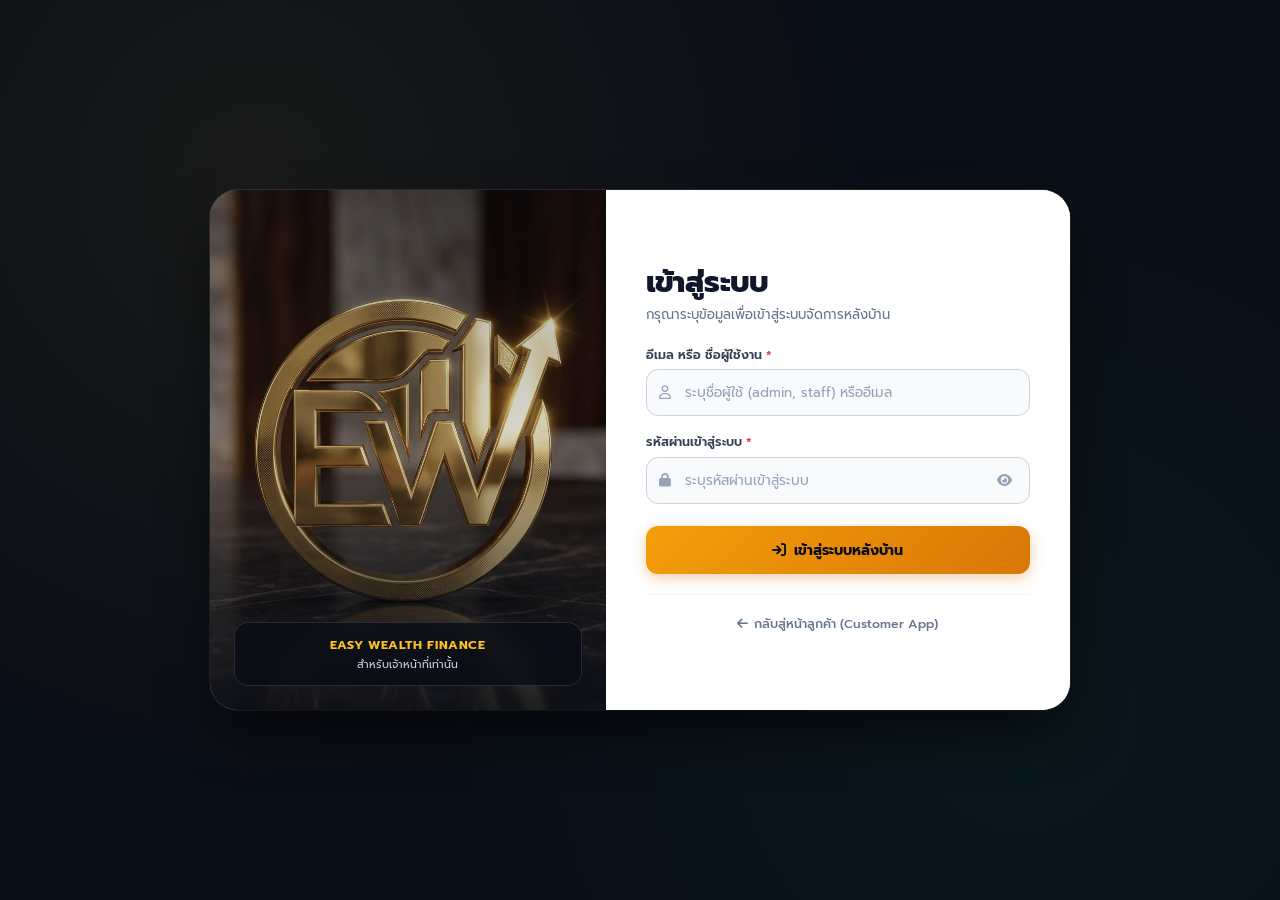
==== commit 46b32075: "Add files via upload" ====
--- a/admin.html
+++ b/admin.html
@@ -20,19 +20,25 @@
   <link rel="icon" type="image/png" href="images/logo.png">
 
   <!-- Admin Dedicated Stylesheet -->
-  <link rel="stylesheet" href="admin.css">
+  <link rel="stylesheet" href="admin.css?v=20261110_v5">
 
   <!-- Early script to avoid layout & theme flicker on page reload -->
   <script>
     (function () {
       try {
+        // Clear legacy collapsed keys so Desktop defaults to Expanded sidebar with Logo & Brand Name
+        localStorage.removeItem('easyfinance_sidebar_rail_collapsed');
+        localStorage.removeItem('easyfinance_sidebar_rail_v2');
+
         const theme = localStorage.getItem('easyfinance_theme');
         if (theme && theme !== 'dark') {
           document.documentElement.setAttribute('data-theme', 'light');
           document.documentElement.classList.add('theme-light');
         }
-        if (localStorage.getItem('easyfinance_sidebar_rail_v2') === 'true' && window.innerWidth > 900) {
+        if (localStorage.getItem('easyfinance_sidebar_rail_v3') === 'true' && window.innerWidth > 900) {
           document.documentElement.classList.add('sidebar-init-collapsed');
+        } else {
+          document.documentElement.classList.remove('sidebar-init-collapsed');
         }
         // Immediately hide login overlay if already authenticated to eliminate reload flicker
         if (sessionStorage.getItem('easyfinance_admin_auth') === 'true') {
@@ -372,191 +378,187 @@
         </div>
       </header>
 
-      <!-- Page Container -->
+      <!-- Page Container (Modern FinTech Workspace Layout) -->
       <div class="admin-container">
 
-        <!-- 4 Stats Counters -->
-        <div class="stats-counter-row">
-          <div class="stat-counter-card">
-            <div class="stat-info">
-              <div class="stat-label" id="statLabelFinanced">ยอดปล่อยสินเชื่อรวม</div>
-              <div class="stat-val" id="statTotalFinanced">฿0</div>
-            </div>
-            <div class="stat-icon-box stat-icon-emerald" id="statIconFinanced">
-              <i class="fa-solid fa-vault"></i>
-            </div>
-          </div>
-
-          <div class="stat-counter-card">
-            <div class="stat-info">
-              <div class="stat-label" id="statLabelCollected">ยอดเก็บเงินได้แล้ว</div>
-              <div class="stat-val" id="statTotalCollected">฿0</div>
-            </div>
-            <div class="stat-icon-box stat-icon-blue" id="statIconCollected">
-              <i class="fa-solid fa-circle-check"></i>
-            </div>
-          </div>
-
-          <div class="stat-counter-card">
-            <div class="stat-info">
-              <div class="stat-label" id="statLabelOutstanding">ยอดคงค้างรอเก็บ</div>
-              <div class="stat-val" id="statTotalOutstanding">฿0</div>
-            </div>
-            <div class="stat-icon-box stat-icon-amber" id="statIconOutstanding">
-              <i class="fa-solid fa-clock-rotate-left"></i>
-            </div>
-          </div>
-
-          <div class="stat-counter-card">
-            <div class="stat-info">
-              <div class="stat-label" id="statLabelCount">สัญญาทั้งหมด</div>
-              <div class="stat-val" id="statContractsCount">0</div>
-            </div>
-            <div class="stat-icon-box stat-icon-purple" id="statIconCount">
-              <i class="fa-solid fa-users"></i>
-            </div>
-          </div>
-
-          <!-- ช่องรวมยอดค่าปรับ (Requirement 1: คลิกเปิดดูรายงานค่าปรับรายวันได้เหมือนยอดตัดดอก) -->
-          <div class="stat-counter-card" id="cardStatLateFines" style="cursor: pointer;"
-            onclick="openLateFineReportModal()" title="คลิกเพื่อดูสรุปยอดค่าปรับรายวัน">
-            <div class="stat-info">
-              <div class="stat-label" id="statLabelLateFines" style="color: #fb923c;">
-                <i class="fa-solid fa-triangle-exclamation"></i> ยอดรวมค่าปรับ
+        <!-- ====================================================================
+             SECTION 1: 4 PRIMARY KPI CARDS + COLLAPSIBLE SECONDARY REPORTS DRAWER
+             ==================================================================== -->
+        <div class="workspace-kpi-section">
+          <!-- 4 Core KPI Counters (Always Visible in 1 Clean Row) -->
+          <div class="stats-counter-row stats-primary-grid">
+            <div class="stat-counter-card">
+              <div class="stat-info">
+                <div class="stat-label" id="statLabelFinanced">ยอดปล่อยสินเชื่อรวม</div>
+                <div class="stat-val" id="statTotalFinanced">฿0</div>
               </div>
-              <div class="stat-val" id="statTotalLateFines" style="color: #fb923c;">฿0</div>
-              <div id="statLateFinesSub" style="font-size: 0.72rem; color: var(--text-dim); margin-top: 2px;">
-                แยกเฉพาะค่าปรับ (คลิกดูสรุปต่อวัน)</div>
-            </div>
-            <div class="stat-icon-box" id="statIconLateFines"
-              style="background: rgba(249, 115, 22, 0.15); color: #fb923c; border: 1px solid rgba(249, 115, 22, 0.35);">
-              <i class="fa-solid fa-triangle-exclamation"></i>
-            </div>
-          </div>
-
-          <!-- ช่องยอดรวมมอไซต์ (Requirement: แยกยอดออกมาต่างหาก ไม่ต้องยกยอดไปรวมกับยอดปล่อยสินเชื่อรวม) -->
-          <div class="stat-counter-card" id="cardStatMotorcycle" style="cursor: pointer;"
-            onclick="switchTab('motorcycle')" title="คลิกเพื่อดูสรุปหมวดรถมอไซต์">
-            <div class="stat-info">
-              <div class="stat-label" id="statLabelMotorcycle" style="color: #38bdf8;">
-                <i class="fa-solid fa-motorcycle"></i> ยอดรวมมอไซต์
+              <div class="stat-icon-box stat-icon-emerald" id="statIconFinanced">
+                <i class="fa-solid fa-vault"></i>
               </div>
-              <div class="stat-val" id="statTotalMotorcycle" style="color: #38bdf8;">฿0</div>
-              <div id="statMotorcycleSub" style="font-size: 0.72rem; color: var(--text-dim); margin-top: 2px;">
-                แยกเฉพาะหมวดมอไซต์</div>
-            </div>
-            <div class="stat-icon-box" id="statIconMotorcycle"
-              style="background: rgba(56, 189, 248, 0.15); color: #38bdf8; border: 1px solid rgba(56, 189, 248, 0.35);">
-              <i class="fa-solid fa-motorcycle"></i>
-            </div>
-          </div>
-
-          <!-- ช่องยอดรวมตัดดอก (Requirement 3.3: แยกต่างหาก ไม่รวมกับยอดปล่อยสินเชื่อรวม / ยอดเก็บเงินได้แล้ว / ยอดคงค้างรอเก็บ) -->
-          <div class="stat-counter-card" id="cardStatInterestCut" style="cursor: pointer;"
-            onclick="openInterestCutReportModal()" title="คลิกเพื่อดูสรุปยอดตัดดอกรายวัน">
-            <div class="stat-info">
-              <div class="stat-label" id="statLabelInterestCut" style="color: #38bdf8;">
-                <i class="fa-solid fa-percent"></i> ยอดรวมตัดดอก
+            </div>
+
+            <div class="stat-counter-card">
+              <div class="stat-info">
+                <div class="stat-label" id="statLabelCollected">ยอดเก็บเงินได้แล้ว</div>
+                <div class="stat-val" id="statTotalCollected">฿0</div>
               </div>
-              <div class="stat-val" id="statTotalInterestCut" style="color: #38bdf8;">฿0</div>
-              <div id="statInterestCutSub" style="font-size: 0.72rem; color: var(--text-dim); margin-top: 2px;">
-                แยกเฉพาะตัดดอก (คลิกดูสรุปต่อวัน)</div>
-            </div>
-            <div class="stat-icon-box" id="statIconInterestCut"
-              style="background: rgba(56, 189, 248, 0.15); color: #38bdf8; border: 1px solid rgba(56, 189, 248, 0.35);">
-              <i class="fa-solid fa-hand-holding-dollar"></i>
-            </div>
-          </div>
-
-          <!-- ช่องรวมเงินดาวน์ (แยกต่างหาก ไม่รวมกับช่องอื่น เหมือนกันกับ ยอดรวมตัดดอก) -->
-          <div class="stat-counter-card" id="cardStatDownPayment" style="cursor: pointer;"
-            onclick="openDownPaymentReportModal()" title="คลิกเพื่อดูสรุปเงินดาวน์รายวัน">
-            <div class="stat-info">
-              <div class="stat-label" id="statLabelDownPayment" style="color: #34d399;">
-                <i class="fa-solid fa-coins"></i> ช่องรวมเงินดาวน์
+              <div class="stat-icon-box stat-icon-blue" id="statIconCollected">
+                <i class="fa-solid fa-circle-check"></i>
               </div>
-              <div class="stat-val" id="statTotalDownPayment" style="color: #34d399;">฿0</div>
-              <div id="statDownPaymentSub" style="font-size: 0.72rem; color: var(--text-dim); margin-top: 2px;">
-                แยกเฉพาะเงินดาวน์ (คลิกดูสรุปต่อวัน)</div>
-            </div>
-            <div class="stat-icon-box" id="statIconDownPayment"
-              style="background: rgba(16, 185, 129, 0.15); color: #34d399; border: 1px solid rgba(16, 185, 129, 0.35);">
-              <i class="fa-solid fa-sack-dollar"></i>
-            </div>
-          </div>
-
-          <!-- ช่องสรุปรวมต่อวัน (Requirement: เพิ่มอีกช่องไว้ข้างๆ ช่องรวมเงินดาวน์ สรุปยอดทั้งหมดของวัน รวมรับแล้วของ รายวัน รายอาทิตย์ รายเดือน รถมอเตอร์ไซค์) -->
-          <div class="stat-counter-card" id="cardStatDailyAllCategories" style="cursor: pointer;"
-            onclick="openDailyAllCategoriesReportModal()" title="คลิกเพื่อดูสรุปรวมรับแล้วต่อวันทุกหมวด">
-            <div class="stat-info">
-              <div class="stat-label" id="statLabelDailyAllCategories" style="color: #c084fc;">
-                <i class="fa-solid fa-calendar-check"></i> ช่องสรุปรวมต่อวัน
+            </div>
+
+            <div class="stat-counter-card">
+              <div class="stat-info">
+                <div class="stat-label" id="statLabelOutstanding">ยอดคงค้างรอเก็บ</div>
+                <div class="stat-val" id="statTotalOutstanding">฿0</div>
               </div>
-              <div class="stat-val" id="statTotalDailyAllCategories" style="color: #c084fc;">฿0</div>
-              <div id="statDailyAllCategoriesSub" style="font-size: 0.72rem; color: var(--text-dim); margin-top: 2px;">
-                รวมรับแล้วทุกหมวด (คลิกดูสรุปต่อวัน)</div>
-            </div>
-            <div class="stat-icon-box" id="statIconDailyAllCategories"
-              style="background: rgba(168, 85, 247, 0.15); color: #c084fc; border: 1px solid rgba(168, 85, 247, 0.35);">
-              <i class="fa-solid fa-receipt"></i>
-            </div>
-          </div>
-
-          <!-- ช่องเปรียบเทียบยอดในบัญชี (Requirement: เพิ่มอีกช่องข้างๆ ช่องสรุปรวมต่อวัน คือช่องเปรียบเทียบยอดในบัญชี) -->
-          <div class="stat-counter-card" id="cardStatBankReconciliation" style="cursor: pointer;"
-            onclick="openBankReconciliationModal()" title="คลิกเพื่อเปรียบเทียบยอดในบัญชีธนาคารกับยอดรับประจำวัน">
-            <div class="stat-info">
-              <div class="stat-label" id="statLabelBankReconciliation" style="color: #14b8a6;">
-                <i class="fa-solid fa-scale-balanced"></i> ช่องเปรียบเทียบยอดในบัญชี
+              <div class="stat-icon-box stat-icon-amber" id="statIconOutstanding">
+                <i class="fa-solid fa-clock-rotate-left"></i>
               </div>
-              <div class="stat-val" id="statTotalBankReconciliation" style="color: #14b8a6;">฿0</div>
-              <div id="statBankReconciliationSub" style="font-size: 0.72rem; color: var(--text-dim); margin-top: 2px;">
-                กระทบยอดเงินในธนาคาร (คลิกดูสรุป)</div>
-            </div>
-            <div class="stat-icon-box" id="statIconBankReconciliation"
-              style="background: rgba(20, 184, 166, 0.15); color: #14b8a6; border: 1px solid rgba(20, 184, 166, 0.35);">
-              <i class="fa-solid fa-building-columns"></i>
-            </div>
-          </div>
-        </div>
-
-        <!-- Action Bar: Search, Dashboard Overview Button & Add Contract -->
-        <div class="action-bar-header">
-          <div class="search-filter-box">
-            <div class="search-input-wrapper">
-              <i class="fa-solid fa-magnifying-glass"></i>
-              <input type="text" id="adminSearchInput" placeholder="ค้นหาชื่อลูกค้า, เบอร์โทรศัพท์, หรืออีเมล...">
-            </div>
-          </div>
-
-          <div class="action-bar-btn-group" style="display: flex; gap: 10px; align-items: center; flex-wrap: wrap;">
-            <button id="btnOpenCustomerDb" type="button" class="btn-table-action" onclick="openCustomerDatabaseModal()"
-              style="padding: 10px 16px; font-size: 0.88rem; background: rgba(16, 185, 129, 0.15); border-color: rgba(16, 185, 129, 0.35); color: #34d399; font-weight: 600; cursor: pointer;">
-              <i class="fa-solid fa-address-book"></i>
-              <span>ฐานข้อมูลลูกค้า</span>
-            </button>
-
-            <button id="btnOpenDashboardOverview" class="btn-table-action"
-              style="padding: 10px 16px; font-size: 0.88rem; background: rgba(59, 130, 246, 0.15); border-color: rgba(59, 130, 246, 0.3); color: #93c5fd; cursor: pointer;">
-              <i class="fa-solid fa-chart-pie"></i>
-              <span>สรุปแดชบอร์ด</span>
-            </button>
-
-            <button id="btnOpenAddContract" class="btn-primary-action">
-              <i class="fa-solid fa-user-plus"></i>
-              <span>+ เพิ่มสัญญาใหม่</span>
-            </button>
-
-            <button id="btnOpenAddBadDebt" class="btn-primary-action"
-              style="display: none; background: linear-gradient(135deg, #ef4444 0%, #b91c1c 100%); box-shadow: 0 4px 15px rgba(239, 68, 68, 0.35);">
-              <i class="fa-solid fa-triangle-exclamation"></i>
-              <span>+ เพิ่มประวัติหนี้เสีย</span>
-            </button>
-          </div>
-        </div>
-
-        <!-- 3.1 Quick Summary Category Pills (ยอดรวมรายวัน / ยอดรวมรายอาทิตย์ / ยอดรวมรายเดือน / ยอดรวมมอไซต์) -->
-        <div class="summary-pills-bar" id="summaryQuickPills">
+            </div>
+
+            <div class="stat-counter-card">
+              <div class="stat-info">
+                <div class="stat-label" id="statLabelCount">สัญญาทั้งหมด</div>
+                <div class="stat-val" id="statContractsCount">0</div>
+              </div>
+              <div class="stat-icon-box stat-icon-purple" id="statIconCount">
+                <i class="fa-solid fa-users"></i>
+              </div>
+            </div>
+          </div>
+
+          <!-- Collapsible Secondary Reports & Bank Reconciliation Drawer -->
+          <div class="secondary-stats-wrapper" id="secondaryStatsWrapper">
+            <button type="button" class="secondary-stats-toggle-bar" id="btnToggleSecondaryStats"
+              onclick="window.toggleSecondaryStatsDrawer && window.toggleSecondaryStatsDrawer()"
+              aria-expanded="false">
+              <div class="secondary-toggle-left">
+                <span class="secondary-toggle-icon-badge"><i class="fa-solid fa-layer-group"></i></span>
+                <span class="secondary-toggle-title">การ์ดรายงานเสริม & กระทบยอดบัญชี</span>
+                <div class="secondary-toggle-tags">
+                  <span class="sec-tag tag-orange">ค่าปรับ</span>
+                  <span class="sec-tag tag-sky">มอไซต์</span>
+                  <span class="sec-tag tag-blue">ตัดดอก</span>
+                  <span class="sec-tag tag-emerald">เงินดาวน์</span>
+                  <span class="sec-tag tag-purple">สรุปต่อวัน</span>
+                  <span class="sec-tag tag-teal">เทียบยอดบัญชี</span>
+                </div>
+              </div>
+              <div class="secondary-toggle-right">
+                <span id="secondaryStatsToggleText">แสดงการ์ดรายงาน (6)</span>
+                <i class="fa-solid fa-chevron-down" id="secondaryStatsToggleIcon"></i>
+              </div>
+            </button>
+
+            <div class="stats-secondary-grid" id="secondaryStatsDrawer">
+              <!-- ช่องรวมยอดค่าปรับ -->
+              <div class="stat-counter-card" id="cardStatLateFines" style="cursor: pointer;"
+                onclick="openLateFineReportModal()" title="คลิกเพื่อดูสรุปยอดค่าปรับรายวัน">
+                <div class="stat-info">
+                  <div class="stat-label" id="statLabelLateFines" style="color: #fb923c;">
+                    <i class="fa-solid fa-triangle-exclamation"></i> ยอดรวมค่าปรับ
+                  </div>
+                  <div class="stat-val" id="statTotalLateFines" style="color: #fb923c;">฿0</div>
+                  <div id="statLateFinesSub" style="font-size: 0.72rem; color: var(--text-dim); margin-top: 2px;">
+                    แยกเฉพาะค่าปรับ (คลิกดูสรุปต่อวัน)</div>
+                </div>
+                <div class="stat-icon-box" id="statIconLateFines"
+                  style="background: rgba(249, 115, 22, 0.15); color: #fb923c; border: 1px solid rgba(249, 115, 22, 0.35);">
+                  <i class="fa-solid fa-triangle-exclamation"></i>
+                </div>
+              </div>
+
+              <!-- ช่องยอดรวมมอไซต์ -->
+              <div class="stat-counter-card" id="cardStatMotorcycle" style="cursor: pointer;"
+                onclick="switchTab('motorcycle')" title="คลิกเพื่อดูสรุปหมวดรถมอไซต์">
+                <div class="stat-info">
+                  <div class="stat-label" id="statLabelMotorcycle" style="color: #38bdf8;">
+                    <i class="fa-solid fa-motorcycle"></i> ยอดรวมมอไซต์
+                  </div>
+                  <div class="stat-val" id="statTotalMotorcycle" style="color: #38bdf8;">฿0</div>
+                  <div id="statMotorcycleSub" style="font-size: 0.72rem; color: var(--text-dim); margin-top: 2px;">
+                    แยกเฉพาะหมวดมอไซต์</div>
+                </div>
+                <div class="stat-icon-box" id="statIconMotorcycle"
+                  style="background: rgba(56, 189, 248, 0.15); color: #38bdf8; border: 1px solid rgba(56, 189, 248, 0.35);">
+                  <i class="fa-solid fa-motorcycle"></i>
+                </div>
+              </div>
+
+              <!-- ช่องยอดรวมตัดดอก -->
+              <div class="stat-counter-card" id="cardStatInterestCut" style="cursor: pointer;"
+                onclick="openInterestCutReportModal()" title="คลิกเพื่อดูสรุปยอดตัดดอกรายวัน">
+                <div class="stat-info">
+                  <div class="stat-label" id="statLabelInterestCut" style="color: #38bdf8;">
+                    <i class="fa-solid fa-percent"></i> ยอดรวมตัดดอก
+                  </div>
+                  <div class="stat-val" id="statTotalInterestCut" style="color: #38bdf8;">฿0</div>
+                  <div id="statInterestCutSub" style="font-size: 0.72rem; color: var(--text-dim); margin-top: 2px;">
+                    แยกเฉพาะตัดดอก (คลิกดูสรุปต่อวัน)</div>
+                </div>
+                <div class="stat-icon-box" id="statIconInterestCut"
+                  style="background: rgba(56, 189, 248, 0.15); color: #38bdf8; border: 1px solid rgba(56, 189, 248, 0.35);">
+                  <i class="fa-solid fa-hand-holding-dollar"></i>
+                </div>
+              </div>
+
+              <!-- ช่องรวมเงินดาวน์ -->
+              <div class="stat-counter-card" id="cardStatDownPayment" style="cursor: pointer;"
+                onclick="openDownPaymentReportModal()" title="คลิกเพื่อดูสรุปเงินดาวน์รายวัน">
+                <div class="stat-info">
+                  <div class="stat-label" id="statLabelDownPayment" style="color: #34d399;">
+                    <i class="fa-solid fa-coins"></i> ช่องรวมเงินดาวน์
+                  </div>
+                  <div class="stat-val" id="statTotalDownPayment" style="color: #34d399;">฿0</div>
+                  <div id="statDownPaymentSub" style="font-size: 0.72rem; color: var(--text-dim); margin-top: 2px;">
+                    แยกเฉพาะเงินดาวน์ (คลิกดูสรุปต่อวัน)</div>
+                </div>
+                <div class="stat-icon-box" id="statIconDownPayment"
+                  style="background: rgba(16, 185, 129, 0.15); color: #34d399; border: 1px solid rgba(16, 185, 129, 0.35);">
+                  <i class="fa-solid fa-sack-dollar"></i>
+                </div>
+              </div>
+
+              <!-- ช่องสรุปรวมต่อวัน -->
+              <div class="stat-counter-card" id="cardStatDailyAllCategories" style="cursor: pointer;"
+                onclick="openDailyAllCategoriesReportModal()" title="คลิกเพื่อดูสรุปรวมรับแล้วต่อวันทุกหมวด">
+                <div class="stat-info">
+                  <div class="stat-label" id="statLabelDailyAllCategories" style="color: #c084fc;">
+                    <i class="fa-solid fa-calendar-check"></i> ช่องสรุปรวมต่อวัน
+                  </div>
+                  <div class="stat-val" id="statTotalDailyAllCategories" style="color: #c084fc;">฿0</div>
+                  <div id="statDailyAllCategoriesSub" style="font-size: 0.72rem; color: var(--text-dim); margin-top: 2px;">
+                    รวมรับแล้วทุกหมวด (คลิกดูสรุปต่อวัน)</div>
+                </div>
+                <div class="stat-icon-box" id="statIconDailyAllCategories"
+                  style="background: rgba(168, 85, 247, 0.15); color: #c084fc; border: 1px solid rgba(168, 85, 247, 0.35);">
+                  <i class="fa-solid fa-receipt"></i>
+                </div>
+              </div>
+
+              <!-- ช่องเปรียบเทียบยอดในบัญชี -->
+              <div class="stat-counter-card" id="cardStatBankReconciliation" style="cursor: pointer;"
+                onclick="openBankReconciliationModal()" title="คลิกเพื่อเปรียบเทียบยอดในบัญชีธนาคารกับยอดรับประจำวัน">
+                <div class="stat-info">
+                  <div class="stat-label" id="statLabelBankReconciliation" style="color: #14b8a6;">
+                    <i class="fa-solid fa-scale-balanced"></i> ช่องเปรียบเทียบยอดในบัญชี
+                  </div>
+                  <div class="stat-val" id="statTotalBankReconciliation" style="color: #14b8a6;">฿0</div>
+                  <div id="statBankReconciliationSub" style="font-size: 0.72rem; color: var(--text-dim); margin-top: 2px;">
+                    กระทบยอดเงินในธนาคาร (คลิกดูสรุป)</div>
+                </div>
+                <div class="stat-icon-box" id="statIconBankReconciliation"
+                  style="background: rgba(20, 184, 166, 0.15); color: #14b8a6; border: 1px solid rgba(20, 184, 166, 0.35);">
+                  <i class="fa-solid fa-building-columns"></i>
+                </div>
+              </div>
+            </div>
+          </div>
+        </div>
+
+        <!-- Hidden Legacy Category Pills (Preserved in DOM for JS compatibility, hidden to remove visual duplication) -->
+        <div class="summary-pills-bar" id="summaryQuickPills" style="display: none !important;">
           <button class="summary-pill-btn active" id="pillDailyBtn" onclick="switchTab('daily')">
             <i class="fa-solid fa-calendar-day" style="color: var(--primary);"></i>
             <span>ยอดรวมรายวัน: <strong class="pill-val" id="quickPillDaily">฿0</strong></span>
@@ -569,18 +571,13 @@
             <i class="fa-solid fa-calendar-days" style="color: #c084fc;"></i>
             <span>ยอดรวมรายเดือน: <strong class="pill-val" id="quickPillMonthly">฿0</strong></span>
           </button>
-          <button class="summary-pill-btn" id="pillMotorcycleBtn" onclick="switchTab('motorcycle')"
-            style="border-color: rgba(56, 189, 248, 0.35);">
+          <button class="summary-pill-btn" id="pillMotorcycleBtn" onclick="switchTab('motorcycle')">
             <i class="fa-solid fa-motorcycle" style="color: #38bdf8;"></i>
-            <span>ยอดรวมมอไซต์: <strong class="pill-val" id="quickPillMotorcycle"
-                style="color: #38bdf8;">฿0</strong></span>
-          </button>
-          <!-- 3.1.5 ยอดรวมค่าปรับ (คลิกเพื่อดูสรุปยอดค่าปรับรายวัน) -->
-          <button class="summary-pill-btn" id="pillLateFineBtn" onclick="openLateFineReportModal()"
-            style="border-color: rgba(251, 146, 60, 0.35);" title="คลิกเพื่อดูสรุปยอดค่าปรับรายวัน">
+            <span>ยอดรวมมอไซต์: <strong class="pill-val" id="quickPillMotorcycle">฿0</strong></span>
+          </button>
+          <button class="summary-pill-btn" id="pillLateFineBtn" onclick="openLateFineReportModal()">
             <i class="fa-solid fa-triangle-exclamation" style="color: #fb923c;"></i>
-            <span>ยอดรวมค่าปรับ: <strong class="pill-val" id="quickPillLateFine"
-                style="color: #fb923c;">฿0</strong></span>
+            <span>ยอดรวมค่าปรับ: <strong class="pill-val" id="quickPillLateFine">฿0</strong></span>
           </button>
         </div>
 
@@ -591,76 +588,114 @@
           </div>
         </div>
 
-        <!-- DYNAMIC SUB-TABS (ส่วนที่วงสีแดง: เปลี่ยนตามหมวดหมู่ เช่น ลูกค้าทั้งหมดของรายวัน / จ่ายแล้ว / ค้างจ่าย) -->
-        <div class="admin-tab-nav" id="adminSubTabNav">
-          <!-- Dynamic Sub-tabs will be rendered here -->
-        </div>
-
-        <!-- DATE / PERIOD FILTER BAR (Daily / Weekly / Monthly Tracker - Balanced & Proportioned) -->
-        <div class="date-filter-bar" id="dateFilterBar">
-          <!-- แถวบน: เลือกวันที่ + สเต็ปเปอร์ และยอดรวมของวัน (สมส่วน ซ้าย-ขวา) -->
-          <div class="date-filter-main-row">
-            <div class="date-filter-left">
-              <!-- Unified Single-Date Filter (สำหรับ รายวัน, รายอาทิตย์, และ รายเดือน เหมือนกันทั้งหมด) -->
-              <div class="date-input-group" id="dateFilterSingleGroup">
-                <label for="adminDateFilter" class="date-filter-label">
-                  <i class="fa-solid fa-calendar-day" id="dateFilterIcon" style="color: var(--primary);"></i>
-                  <span id="dateFilterLabelText">เลือกวันที่สรุปยอดรายวัน:</span>
-                </label>
-                <input type="date" id="adminDateFilter" class="input-admin-date">
+        <!-- ====================================================================
+             SECTION 2: UNIFIED WORKSPACE CONTROL TOOLBAR
+             (รวม แท็บสถานะ + ช่องค้นหา + ปุ่มเพิ่มสัญญา + แถบเลือกวันที่ ไว้ในกล่องเดียว)
+             ==================================================================== -->
+        <div class="workspace-unified-toolbar" id="workspaceUnifiedToolbar">
+          <!-- Top Row: Status Sub-Tabs (Left) + Search & Primary Action Button (Right) -->
+          <div class="unified-toolbar-top">
+            <!-- Dynamic Sub-Tabs (ทั้งหมด / จ่ายแล้ว / ค้างจ่าย) -->
+            <div class="admin-tab-nav" id="adminSubTabNav">
+              <!-- Dynamic Sub-tabs will be rendered here -->
+            </div>
+
+            <!-- Search & Primary CTA -->
+            <div class="action-bar-header">
+              <div class="search-filter-box">
+                <div class="search-input-wrapper">
+                  <i class="fa-solid fa-magnifying-glass"></i>
+                  <input type="text" id="adminSearchInput" placeholder="ค้นหาชื่อลูกค้า, เบอร์โทรศัพท์, หรืออีเมล...">
+                </div>
               </div>
 
-              <!-- Quick Navigation Buttons -->
-              <div class="date-quick-btns">
-                <button type="button" class="btn-date-quick" id="btnDatePrev" title="วันก่อนหน้า">
-                  <i class="fa-solid fa-chevron-left"></i>
+              <div class="action-bar-btn-group">
+                <!-- Hidden redundant buttons (already in Sidebar) kept in DOM for JS compatibility -->
+                <button id="btnOpenCustomerDb" type="button" class="btn-table-action" onclick="openCustomerDatabaseModal()" style="display: none !important;">
+                  <i class="fa-solid fa-address-book"></i>
+                  <span>ฐานข้อมูลลูกค้า</span>
                 </button>
-                <button type="button" class="btn-date-quick active" id="btnDateToday">
-                  วันนี้
+                <button id="btnOpenDashboardOverview" class="btn-table-action" style="display: none !important;">
+                  <i class="fa-solid fa-chart-pie"></i>
+                  <span>สรุปแดชบอร์ด</span>
                 </button>
-                <button type="button" class="btn-date-quick" id="btnDateNext" title="วันถัดไป">
-                  <i class="fa-solid fa-chevron-right"></i>
+
+                <button id="btnOpenAddContract" class="btn-primary-action">
+                  <i class="fa-solid fa-user-plus"></i>
+                  <span>+ เพิ่มสัญญาใหม่</span>
+                </button>
+
+                <button id="btnOpenAddBadDebt" class="btn-primary-action"
+                  style="display: none; background: linear-gradient(135deg, #ef4444 0%, #b91c1c 100%); box-shadow: 0 4px 15px rgba(239, 68, 68, 0.35);">
+                  <i class="fa-solid fa-triangle-exclamation"></i>
+                  <span>+ เพิ่มประวัติหนี้เสีย</span>
                 </button>
               </div>
             </div>
-
-            <!-- ยอดรวมของช่วงเวลาที่เลือก (เด้งสรุปขึ้นมาในวงสีเขียวมรกต) -->
-            <div class="date-daily-total-badge" id="dateDailyTotalBadge">
-              <div class="daily-total-main">
-                <span class="daily-total-label" id="dateTotalMainLabel">
-                  <i class="fa-solid fa-coins" style="color: #34d399;"></i>
-                  <span id="dateTotalLabelText">ยอดรวมของวัน:</span>
-                </span>
-                <strong class="daily-total-amount" id="dailyTotalAmountVal">฿0</strong>
+          </div>
+
+          <!-- Bottom Row: Integrated Date Picker, Progress & Daily Summary Bar -->
+          <div class="date-filter-bar" id="dateFilterBar">
+            <div class="date-filter-main-row">
+              <div class="date-filter-left">
+                <div class="date-input-group" id="dateFilterSingleGroup">
+                  <label for="adminDateFilter" class="date-filter-label">
+                    <i class="fa-solid fa-calendar-day" id="dateFilterIcon" style="color: var(--primary);"></i>
+                    <span id="dateFilterLabelText">เลือกวันที่สรุปยอดรายวัน:</span>
+                  </label>
+                  <input type="date" id="adminDateFilter" class="input-admin-date">
+                </div>
+
+                <!-- Quick Navigation Buttons -->
+                <div class="date-quick-btns">
+                  <button type="button" class="btn-date-quick" id="btnDatePrev" title="วันก่อนหน้า">
+                    <i class="fa-solid fa-chevron-left"></i>
+                  </button>
+                  <button type="button" class="btn-date-quick active" id="btnDateToday">
+                    วันนี้
+                  </button>
+                  <button type="button" class="btn-date-quick" id="btnDateNext" title="วันถัดไป">
+                    <i class="fa-solid fa-chevron-right"></i>
+                  </button>
+                </div>
               </div>
-              <div class="daily-total-details" id="dailyTotalDetails">
-                <span class="daily-mini-chip chip-paid" id="dailyPaidAmountVal">
-                  <i class="fa-solid fa-circle-check"></i> รับแล้ว ฿0
-                </span>
-                <span class="daily-mini-chip chip-pending" id="dailyPendingAmountVal">
-                  <i class="fa-solid fa-clock"></i> รอเก็บ ฿0
-                </span>
-                <span class="daily-mini-chip chip-fine" id="dailyFineAmountVal" style="display: none; cursor: pointer;"
-                  onclick="openLateFineReportModal()" title="คลิกดูรายงานสรุปค่าปรับ">
-                  <i class="fa-solid fa-triangle-exclamation"></i> ค่าปรับ ฿0
-                </span>
+
+              <!-- Compact Inline Progress & Summary -->
+              <div class="date-filter-summary-row">
+                <div class="date-filter-summary" id="dateFilterSummary"></div>
+                <div class="date-filter-progress-wrap" id="dateFilterProgressWrap">
+                  <span class="progress-label-text">
+                    <i class="fa-solid fa-chart-pie" style="color: #34d399;"></i> ความคืบหน้า:
+                  </span>
+                  <div class="progress-bar-track">
+                    <div class="progress-bar-fill" id="dateFilterProgressBar" style="width: 0%;"></div>
+                  </div>
+                  <span class="progress-pct-text" id="dateFilterProgressPct">0%</span>
+                </div>
               </div>
-            </div>
-          </div>
-
-          <!-- แถวล่าง: สรุปประจำวัน (จ่ายแล้ว / ค้างจ่าย) จับคู่กับ ความคืบหน้าการจัดเก็บ (Balance สมส่วน สวยงาม) -->
-          <div class="date-filter-summary-row">
-            <div class="date-filter-summary" id="dateFilterSummary">
-              <!-- Dynamic summary text for selected date / week / month -->
-            </div>
-            <div class="date-filter-progress-wrap" id="dateFilterProgressWrap">
-              <span class="progress-label-text">
-                <i class="fa-solid fa-chart-pie" style="color: #34d399;"></i> ความคืบหน้าการจัดเก็บ:
-              </span>
-              <div class="progress-bar-track">
-                <div class="progress-bar-fill" id="dateFilterProgressBar" style="width: 0%;"></div>
+
+              <!-- Daily Total Summary Pill -->
+              <div class="date-daily-total-badge" id="dateDailyTotalBadge">
+                <div class="daily-total-main">
+                  <span class="daily-total-label" id="dateTotalMainLabel">
+                    <i class="fa-solid fa-coins" style="color: #34d399;"></i>
+                    <span id="dateTotalLabelText">ยอดรวมของวัน:</span>
+                  </span>
+                  <strong class="daily-total-amount" id="dailyTotalAmountVal">฿0</strong>
+                </div>
+                <div class="daily-total-details" id="dailyTotalDetails">
+                  <span class="daily-mini-chip chip-paid" id="dailyPaidAmountVal">
+                    <i class="fa-solid fa-circle-check"></i> รับแล้ว ฿0
+                  </span>
+                  <span class="daily-mini-chip chip-pending" id="dailyPendingAmountVal">
+                    <i class="fa-solid fa-clock"></i> รอเก็บ ฿0
+                  </span>
+                  <span class="daily-mini-chip chip-fine" id="dailyFineAmountVal" style="display: none; cursor: pointer;"
+                    onclick="openLateFineReportModal()" title="คลิกดูรายงานสรุปค่าปรับ">
+                    <i class="fa-solid fa-triangle-exclamation"></i> ค่าปรับ ฿0
+                  </span>
+                </div>
               </div>
-              <span class="progress-pct-text" id="dateFilterProgressPct">0%</span>
             </div>
           </div>
         </div>
@@ -2721,9 +2756,9 @@
   <script src="https://www.gstatic.com/firebasejs/9.23.0/firebase-firestore-compat.js"></script>
 
   <!-- Scripts -->
-  <script src="firebase-config.js"></script>
-  <script src="bank-verification.js"></script>
-  <script src="admin.js"></script>
+  <script src="firebase-config.js?v=20261110_v5"></script>
+  <script src="bank-verification.js?v=20261110_v5"></script>
+  <script src="admin.js?v=20261110_v5"></script>
 </body>
 
 </html>
--- a/admin.css
+++ b/admin.css
@@ -6703,12 +6703,12 @@
 }
 
 /* ==========================================================================
-   STATE A: EXPANDED FULL SIDEBAR (DEFAULT ON DESKTOP 268px)
+   STATE A: EXPANDED FULL SIDEBAR (DEFAULT ON DESKTOP 272px)
    ========================================================================== */
 .admin-sidebar:not(.collapsed):not(.sidebar-init-collapsed) {
-  width: 268px !important;
-  min-width: 268px !important;
-  max-width: 268px !important;
+  width: 272px !important;
+  min-width: 272px !important;
+  max-width: 272px !important;
   padding: 14px 12px 12px 12px !important;
   justify-content: flex-start !important;
   align-items: stretch !important;
@@ -6722,8 +6722,8 @@
   align-items: center !important;
   justify-content: space-between !important;
   gap: 8px !important;
-  padding: 6px 6px 12px 6px !important;
-  margin-bottom: 10px !important;
+  padding: 4px 4px 12px 4px !important;
+  margin-bottom: 8px !important;
   border-bottom: 1px solid rgba(255, 255, 255, 0.08) !important;
   flex-shrink: 0 !important;
 }
@@ -6747,7 +6747,7 @@
   min-width: 42px !important;
   border-radius: 12px !important;
   background: radial-gradient(circle at 30% 30%, rgba(16, 185, 129, 0.18), rgba(15, 23, 42, 0.9)) !important;
-  border: 1px solid rgba(212, 175, 55, 0.4) !important;
+  border: 1px solid rgba(212, 175, 55, 0.45) !important;
   box-shadow: 0 4px 14px rgba(0, 0, 0, 0.35), inset 0 1px 0 rgba(255, 255, 255, 0.15) !important;
   display: flex !important;
   align-items: center !important;
@@ -6832,6 +6832,13 @@
   transition: all 0.2s ease !important;
 }
 
+/* Prevent double-rotation bug on collapse icon */
+.admin-sidebar .btn-rail-collapse i,
+.admin-sidebar.collapsed .btn-rail-collapse i,
+html.sidebar-init-collapsed .admin-sidebar .btn-rail-collapse i {
+  transform: none !important;
+}
+
 .admin-sidebar .btn-rail-collapse:hover {
   background: rgba(16, 185, 129, 0.18) !important;
   border-color: rgba(16, 185, 129, 0.4) !important;
@@ -6855,7 +6862,7 @@
 .admin-sidebar .sidebar-search-container {
   display: block !important;
   padding: 0 2px !important;
-  margin-bottom: 10px !important;
+  margin-bottom: 8px !important;
   flex-shrink: 0 !important;
 }
 
@@ -6864,7 +6871,7 @@
   align-items: center !important;
   gap: 8px !important;
   border-radius: 10px !important;
-  padding: 7px 11px !important;
+  padding: 6px 11px !important;
   background: rgba(255, 255, 255, 0.04) !important;
   border: 1px solid rgba(255, 255, 255, 0.08) !important;
   transition: all 0.2s ease !important;
@@ -6887,7 +6894,7 @@
   border: none !important;
   outline: none !important;
   font-family: inherit !important;
-  font-size: 0.82rem !important;
+  font-size: 0.81rem !important;
   width: 100% !important;
   color: #ffffff !important;
 }
@@ -6903,7 +6910,7 @@
   min-height: 0 !important;
   display: flex !important;
   flex-direction: column !important;
-  gap: 3px !important;
+  gap: 2px !important;
   overflow-y: auto !important;
   overflow-x: hidden !important;
   padding: 0 2px !important;
@@ -6927,8 +6934,8 @@
 .admin-sidebar .sidebar-group-header-wrap {
   display: flex !important;
   align-items: center !important;
-  padding: 8px 8px 4px 8px !important;
-  font-size: 0.68rem !important;
+  padding: 6px 8px 3px 8px !important;
+  font-size: 0.66rem !important;
   font-weight: 700 !important;
   text-transform: uppercase !important;
   letter-spacing: 0.06em !important;
@@ -6944,15 +6951,15 @@
 /* Menu Items */
 .admin-sidebar .dock-btn {
   width: 100% !important;
-  height: 40px !important;
-  min-height: 40px !important;
-  max-height: 40px !important;
-  border-radius: 11px !important;
+  height: 38px !important;
+  min-height: 38px !important;
+  max-height: 38px !important;
+  border-radius: 10px !important;
   padding: 0 10px !important;
   display: flex !important;
   align-items: center !important;
   justify-content: flex-start !important;
-  gap: 11px !important;
+  gap: 10px !important;
   margin: 0 !important;
   box-sizing: border-box !important;
   color: #94a3b8 !important;
@@ -6971,16 +6978,16 @@
 
 /* Icon Box inside Menu Item */
 .admin-sidebar .dock-icon-wrap {
-  width: 30px !important;
-  height: 30px !important;
-  min-width: 30px !important;
+  width: 28px !important;
+  height: 28px !important;
+  min-width: 28px !important;
   border-radius: 8px !important;
   background: rgba(255, 255, 255, 0.04) !important;
   border: 1px solid rgba(255, 255, 255, 0.06) !important;
   display: inline-flex !important;
   align-items: center !important;
   justify-content: center !important;
-  font-size: 0.92rem !important;
+  font-size: 0.88rem !important;
   transition: all 0.18s ease !important;
   flex-shrink: 0 !important;
 }
@@ -7006,7 +7013,7 @@
 
 .admin-sidebar .sidebar-item-label {
   display: inline-block !important;
-  font-size: 0.85rem !important;
+  font-size: 0.84rem !important;
   font-weight: 500 !important;
   flex: 1 !important;
   white-space: nowrap !important;
@@ -7017,21 +7024,21 @@
 }
 
 /* Hover State */
-html:not(.theme-light) .admin-sidebar .dock-btn:hover {
+html:not(.theme-light) .admin-sidebar:not(.collapsed) .dock-btn:hover {
   background: rgba(255, 255, 255, 0.06) !important;
   color: #f8fafc !important;
   transform: translateX(2px) !important;
 }
 
-html.theme-light .admin-sidebar .dock-btn:hover,
-[data-theme="light"] .admin-sidebar .dock-btn:hover {
+html.theme-light .admin-sidebar:not(.collapsed) .dock-btn:hover,
+[data-theme="light"] .admin-sidebar:not(.collapsed) .dock-btn:hover {
   background: #f1f5f9 !important;
   color: #0f172a !important;
   transform: translateX(2px) !important;
 }
 
-/* Active State (Glowing Emerald Accent) */
-html:not(.theme-light) .admin-sidebar .dock-btn.active {
+/* Active State in Expanded Mode (Glowing Emerald Accent) */
+html:not(.theme-light) .admin-sidebar:not(.collapsed) .dock-btn.active {
   background: linear-gradient(90deg, rgba(16, 185, 129, 0.2) 0%, rgba(16, 185, 129, 0.05) 100%) !important;
   color: #ffffff !important;
   border-color: rgba(16, 185, 129, 0.35) !important;
@@ -7040,15 +7047,15 @@
   transform: none !important;
 }
 
-html:not(.theme-light) .admin-sidebar .dock-btn.active .dock-icon-wrap {
+html:not(.theme-light) .admin-sidebar:not(.collapsed) .dock-btn.active .dock-icon-wrap {
   background: linear-gradient(135deg, #10b981 0%, #059669 100%) !important;
   color: #ffffff !important;
   border-color: rgba(52, 211, 153, 0.5) !important;
   box-shadow: 0 3px 10px rgba(16, 185, 129, 0.35) !important;
 }
 
-html.theme-light .admin-sidebar .dock-btn.active,
-[data-theme="light"] .admin-sidebar .dock-btn.active {
+html.theme-light .admin-sidebar:not(.collapsed) .dock-btn.active,
+[data-theme="light"] .admin-sidebar:not(.collapsed) .dock-btn.active {
   background: linear-gradient(90deg, rgba(249, 115, 22, 0.14) 0%, rgba(249, 115, 22, 0.03) 100%) !important;
   color: #ea580c !important;
   border-color: rgba(249, 115, 22, 0.35) !important;
@@ -7057,8 +7064,8 @@
   transform: none !important;
 }
 
-html.theme-light .admin-sidebar .dock-btn.active .dock-icon-wrap,
-[data-theme="light"] .admin-sidebar .dock-btn.active .dock-icon-wrap {
+html.theme-light .admin-sidebar:not(.collapsed) .dock-btn.active .dock-icon-wrap,
+[data-theme="light"] .admin-sidebar:not(.collapsed) .dock-btn.active .dock-icon-wrap {
   background: linear-gradient(135deg, #f97316 0%, #ea580c 100%) !important;
   color: #ffffff !important;
   border-color: transparent !important;
@@ -7088,7 +7095,7 @@
 .dock-divider {
   width: calc(100% - 16px) !important;
   height: 1px !important;
-  margin: 6px auto !important;
+  margin: 5px auto !important;
   background: rgba(255, 255, 255, 0.08) !important;
   flex-shrink: 0 !important;
 }
@@ -7102,8 +7109,8 @@
 .admin-sidebar .sidebar-bottom-section {
   display: flex !important;
   flex-direction: column !important;
-  gap: 7px !important;
-  padding-top: 10px !important;
+  gap: 6px !important;
+  padding-top: 8px !important;
   margin-top: auto !important;
   border-top: 1px solid rgba(255, 255, 255, 0.08) !important;
   background: transparent !important;
@@ -7131,7 +7138,7 @@
   border-radius: 10px !important;
   background: rgba(255, 255, 255, 0.04) !important;
   border: 1px solid rgba(255, 255, 255, 0.08) !important;
-  flex: 1 !important;
+  flex: 1.1 !important;
 }
 
 html.theme-light .admin-sidebar .dock-island-theme,
@@ -7148,12 +7155,13 @@
   display: inline-flex !important;
   align-items: center !important;
   justify-content: center !important;
-  gap: 5px !important;
-  font-size: 0.74rem !important;
+  gap: 4px !important;
+  font-size: 0.73rem !important;
   font-weight: 600 !important;
   font-family: inherit !important;
   cursor: pointer !important;
   transition: all 0.2s ease !important;
+  padding: 0 4px !important;
 }
 
 html:not(.theme-light) #btnDockThemeDark {
@@ -7161,7 +7169,7 @@
   color: #38bdf8 !important;
 }
 html:not(.theme-light) #btnDockThemeLight {
-  color: #64748b !important;
+  color: #94a3b8 !important;
 }
 
 html.theme-light #btnDockThemeLight {
@@ -7179,9 +7187,10 @@
   min-height: 34px !important;
   max-height: 34px !important;
   padding: 0 8px !important;
-  gap: 6px !important;
-  background: rgba(255, 255, 255, 0.03) !important;
-  border: 1px solid rgba(255, 255, 255, 0.07) !important;
+  gap: 5px !important;
+  justify-content: center !important;
+  background: rgba(255, 255, 255, 0.04) !important;
+  border: 1px solid rgba(255, 255, 255, 0.08) !important;
   border-radius: 10px !important;
 }
 
@@ -7191,16 +7200,17 @@
 }
 
 .sidebar-utility-row .client-portal-link .dock-icon-wrap {
-  width: 22px !important;
-  height: 22px !important;
-  min-width: 22px !important;
-  font-size: 0.75rem !important;
+  width: 20px !important;
+  height: 20px !important;
+  min-width: 20px !important;
+  font-size: 0.74rem !important;
   background: transparent !important;
   border: none !important;
 }
 
 .sidebar-utility-row .client-portal-link .sidebar-item-label {
-  font-size: 0.74rem !important;
+  font-size: 0.73rem !important;
+  flex: 0 1 auto !important;
 }
 
 /* User Profile Chip */
@@ -7208,8 +7218,8 @@
   display: flex !important;
   align-items: center !important;
   gap: 10px !important;
-  padding: 7px 10px !important;
-  border-radius: 11px !important;
+  padding: 6px 10px !important;
+  border-radius: 10px !important;
   background: rgba(255, 255, 255, 0.04) !important;
   border: 1px solid rgba(255, 255, 255, 0.08) !important;
   width: 100% !important;
@@ -7223,20 +7233,20 @@
 }
 
 .admin-sidebar .user-chip-avatar {
-  width: 32px !important;
-  height: 32px !important;
-  min-width: 32px !important;
+  width: 30px !important;
+  height: 30px !important;
+  min-width: 30px !important;
   border-radius: 50% !important;
   background: linear-gradient(135deg, #10b981 0%, #059669 100%) !important;
   display: flex !important;
   align-items: center !important;
   justify-content: center !important;
   color: #ffffff !important;
-  font-size: 0.85rem !important;
+  font-size: 0.82rem !important;
 }
 
 .admin-sidebar .user-chip-name {
-  font-size: 0.8rem !important;
+  font-size: 0.79rem !important;
   font-weight: 600 !important;
   color: #ffffff !important;
   line-height: 1.2 !important;
@@ -7247,32 +7257,44 @@
 }
 
 .admin-sidebar .user-chip-plan {
-  font-size: 0.68rem !important;
+  font-size: 0.67rem !important;
   color: #94a3b8 !important;
 }
 
-/* Logout Button in Sidebar */
+/* Logout Button in Sidebar (Centered & Balanced) */
 .admin-sidebar .dock-btn-logout {
-  background: rgba(239, 68, 68, 0.08) !important;
-  border: 1px solid rgba(239, 68, 68, 0.22) !important;
+  background: rgba(239, 68, 68, 0.1) !important;
+  border: 1px solid rgba(239, 68, 68, 0.25) !important;
   color: #fca5a5 !important;
-  height: 36px !important;
-  min-height: 36px !important;
-  max-height: 36px !important;
+  height: 35px !important;
+  min-height: 35px !important;
+  max-height: 35px !important;
+  justify-content: center !important;
+  gap: 8px !important;
+  width: 100% !important;
 }
 
 .admin-sidebar .dock-btn-logout .dock-icon-wrap {
-  width: 24px !important;
-  height: 24px !important;
-  min-width: 24px !important;
+  width: 22px !important;
+  height: 22px !important;
+  min-width: 22px !important;
   background: transparent !important;
   border: none !important;
   color: #f87171 !important;
 }
 
+.admin-sidebar .dock-btn-logout .sidebar-item-label {
+  flex: 0 1 auto !important;
+  text-align: center !important;
+  font-weight: 600 !important;
+  font-size: 0.8rem !important;
+}
+
 .admin-sidebar .dock-btn-logout:hover {
-  background: rgba(239, 68, 68, 0.18) !important;
+  background: rgba(239, 68, 68, 0.2) !important;
+  border-color: rgba(239, 68, 68, 0.4) !important;
   color: #ffffff !important;
+  transform: none !important;
 }
 
 html.theme-light .admin-sidebar .dock-btn-logout {
@@ -7288,7 +7310,7 @@
 }
 
 /* ==========================================================================
-   STATE B: COLLAPSED RAIL ON DESKTOP (80px - KEEPS LOGO VISIBLE AT TOP!)
+   STATE B: COLLAPSED RAIL ON DESKTOP (80px - CLEAN CENTERED ALIGNMENT)
    ========================================================================== */
 @media (min-width: 901px) {
   .admin-sidebar.collapsed,
@@ -7296,7 +7318,7 @@
     width: 80px !important;
     min-width: 80px !important;
     max-width: 80px !important;
-    padding: 12px 8px !important;
+    padding: 12px 10px !important;
     align-items: center !important;
     overflow: visible !important;
   }
@@ -7308,7 +7330,8 @@
     justify-content: center !important;
     align-items: center !important;
     gap: 8px !important;
-    padding: 4px 0 10px 0 !important;
+    padding: 2px 0 10px 0 !important;
+    margin-bottom: 6px !important;
     width: 100% !important;
   }
 
@@ -7316,8 +7339,25 @@
   html.sidebar-init-collapsed .admin-sidebar .sidebar-brand-expanded {
     display: flex !important;
     justify-content: center !important;
+    align-items: center !important;
     flex: 0 0 auto !important;
+    width: 100% !important;
     cursor: pointer !important;
+  }
+
+  .admin-sidebar.collapsed .sidebar-header-actions,
+  html.sidebar-init-collapsed .admin-sidebar .sidebar-header-actions {
+    justify-content: center !important;
+    width: 100% !important;
+  }
+
+  .admin-sidebar.collapsed .btn-rail-collapse,
+  html.sidebar-init-collapsed .admin-sidebar .btn-rail-collapse {
+    width: 38px !important;
+    height: 26px !important;
+    min-width: 38px !important;
+    border-radius: 8px !important;
+    margin: 0 auto !important;
   }
 
   .admin-sidebar.collapsed .sidebar-brand-text,
@@ -7340,40 +7380,212 @@
     align-items: center !important;
     overflow: visible !important;
     gap: 5px !important;
-  }
-
+    padding: 0 !important;
+    width: 100% !important;
+  }
+
+  /* Single Clean Centered 44x42 Icon Tile in Collapsed Mode (No Double Boxes!) */
   .admin-sidebar.collapsed .dock-btn,
   html.sidebar-init-collapsed .admin-sidebar .dock-btn {
-    width: 46px !important;
-    height: 44px !important;
-    min-width: 46px !important;
-    min-height: 44px !important;
+    width: 44px !important;
+    height: 42px !important;
+    min-width: 44px !important;
+    max-width: 44px !important;
+    min-height: 42px !important;
+    max-height: 42px !important;
     padding: 0 !important;
+    margin: 0 auto !important;
     justify-content: center !important;
+    align-items: center !important;
     border-radius: 12px !important;
+    background: rgba(255, 255, 255, 0.03) !important;
+    border: 1px solid rgba(255, 255, 255, 0.07) !important;
+    box-shadow: none !important;
+  }
+
+  html.theme-light .admin-sidebar.collapsed .dock-btn,
+  html.theme-light.sidebar-init-collapsed .admin-sidebar .dock-btn,
+  [data-theme="light"] .admin-sidebar.collapsed .dock-btn {
+    background: #f8fafc !important;
+    border: 1px solid #e2e8f0 !important;
+  }
+
+  /* Remove inner box border/bg in collapsed mode so only the outer 44x42 tile shows */
+  .admin-sidebar.collapsed .dock-btn .dock-icon-wrap,
+  html.sidebar-init-collapsed .admin-sidebar .dock-btn .dock-icon-wrap {
+    width: 24px !important;
+    height: 24px !important;
+    min-width: 24px !important;
+    background: transparent !important;
+    border: none !important;
+    box-shadow: none !important;
+    font-size: 1.02rem !important;
+  }
+
+  .admin-sidebar.collapsed .dock-btn:hover,
+  html.sidebar-init-collapsed .admin-sidebar .dock-btn:hover {
+    background: rgba(255, 255, 255, 0.09) !important;
+    border-color: rgba(255, 255, 255, 0.16) !important;
+    transform: translateY(-1px) !important;
+  }
+
+  html.theme-light .admin-sidebar.collapsed .dock-btn:hover,
+  [data-theme="light"] .admin-sidebar.collapsed .dock-btn:hover {
+    background: #f1f5f9 !important;
+    border-color: #cbd5e1 !important;
+  }
+
+  /* Single Glowing Active Square in Collapsed Mode (No double green border!) */
+  html:not(.theme-light) .admin-sidebar.collapsed .dock-btn.active,
+  html.sidebar-init-collapsed:not(.theme-light) .admin-sidebar .dock-btn.active {
+    background: linear-gradient(135deg, #10b981 0%, #059669 100%) !important;
+    border: 1px solid rgba(52, 211, 153, 0.6) !important;
+    box-shadow: 0 4px 14px rgba(16, 185, 129, 0.4) !important;
+    color: #ffffff !important;
+    transform: none !important;
+  }
+
+  html:not(.theme-light) .admin-sidebar.collapsed .dock-btn.active .dock-icon-wrap,
+  html.sidebar-init-collapsed:not(.theme-light) .admin-sidebar .dock-btn.active .dock-icon-wrap {
+    background: transparent !important;
+    border: none !important;
+    box-shadow: none !important;
+    color: #ffffff !important;
+  }
+
+  html.theme-light .admin-sidebar.collapsed .dock-btn.active,
+  html.theme-light.sidebar-init-collapsed .admin-sidebar .dock-btn.active,
+  [data-theme="light"] .admin-sidebar.collapsed .dock-btn.active {
+    background: linear-gradient(135deg, #f97316 0%, #ea580c 100%) !important;
+    border: 1px solid rgba(251, 146, 60, 0.6) !important;
+    box-shadow: 0 4px 14px rgba(249, 115, 22, 0.35) !important;
+    color: #ffffff !important;
+    transform: none !important;
+  }
+
+  html.theme-light .admin-sidebar.collapsed .dock-btn.active .dock-icon-wrap,
+  html.theme-light.sidebar-init-collapsed .admin-sidebar .dock-btn.active .dock-icon-wrap,
+  [data-theme="light"] .admin-sidebar.collapsed .dock-btn.active .dock-icon-wrap {
+    background: transparent !important;
+    border: none !important;
+    box-shadow: none !important;
+    color: #ffffff !important;
   }
 
   .admin-sidebar.collapsed .dock-badge-pill,
   html.sidebar-init-collapsed .admin-sidebar .dock-badge-pill {
     position: absolute !important;
-    top: -3px !important;
-    right: -3px !important;
-    min-width: 16px !important;
+    top: -4px !important;
+    right: -4px !important;
+    min-width: 18px !important;
     height: 16px !important;
     padding: 0 4px !important;
     font-size: 0.6rem !important;
+    border: 1.5px solid #0b1120 !important;
+    box-shadow: 0 2px 6px rgba(0, 0, 0, 0.4) !important;
+  }
+
+  html.theme-light .admin-sidebar.collapsed .dock-badge-pill,
+  [data-theme="light"] .admin-sidebar.collapsed .dock-badge-pill {
+    border-color: #ffffff !important;
+  }
+
+  /* Perfectly Centered Bottom Section in Collapsed Mode */
+  .admin-sidebar.collapsed .sidebar-bottom-section,
+  html.sidebar-init-collapsed .admin-sidebar .sidebar-bottom-section {
+    align-items: center !important;
+    justify-content: center !important;
+    gap: 6px !important;
+    padding-top: 8px !important;
+    width: 100% !important;
   }
 
   .admin-sidebar.collapsed .sidebar-utility-row,
   html.sidebar-init-collapsed .admin-sidebar .sidebar-utility-row {
     flex-direction: column !important;
-    gap: 5px !important;
-  }
-
+    align-items: center !important;
+    justify-content: center !important;
+    gap: 6px !important;
+    width: 100% !important;
+  }
+
+  /* In Collapsed Mode, show a single 44x38 Theme Toggle button instead of a tall 2-row box */
   .admin-sidebar.collapsed .dock-island-theme,
   html.sidebar-init-collapsed .admin-sidebar .dock-island-theme {
-    grid-template-columns: 1fr !important;
-    width: 46px !important;
+    display: flex !important;
+    align-items: center !important;
+    justify-content: center !important;
+    width: 44px !important;
+    min-width: 44px !important;
+    max-width: 44px !important;
+    height: 38px !important;
+    padding: 0 !important;
+    margin: 0 auto !important;
+    border-radius: 12px !important;
+    flex: 0 0 auto !important;
+  }
+
+  /* In Dark mode collapsed, show Sun button to switch to Light; in Light mode collapsed, show Moon button to switch to Dark */
+  html:not(.theme-light) .admin-sidebar.collapsed #btnDockThemeDark,
+  html.sidebar-init-collapsed:not(.theme-light) .admin-sidebar #btnDockThemeDark {
+    display: none !important;
+  }
+
+  html:not(.theme-light) .admin-sidebar.collapsed #btnDockThemeLight,
+  html.sidebar-init-collapsed:not(.theme-light) .admin-sidebar #btnDockThemeLight {
+    display: inline-flex !important;
+    width: 100% !important;
+    height: 100% !important;
+    color: #fbbf24 !important;
+    font-size: 0.95rem !important;
+  }
+
+  html.theme-light .admin-sidebar.collapsed #btnDockThemeLight,
+  html.theme-light.sidebar-init-collapsed .admin-sidebar #btnDockThemeLight {
+    display: none !important;
+  }
+
+  html.theme-light .admin-sidebar.collapsed #btnDockThemeDark,
+  html.theme-light.sidebar-init-collapsed .admin-sidebar #btnDockThemeDark {
+    display: inline-flex !important;
+    width: 100% !important;
+    height: 100% !important;
+    color: #38bdf8 !important;
+    font-size: 0.95rem !important;
+  }
+
+  .admin-sidebar.collapsed .client-portal-link,
+  html.sidebar-init-collapsed .admin-sidebar .client-portal-link {
+    width: 44px !important;
+    min-width: 44px !important;
+    max-width: 44px !important;
+    height: 38px !important;
+    min-height: 38px !important;
+    max-height: 38px !important;
+    margin: 0 auto !important;
+    padding: 0 !important;
+    justify-content: center !important;
+    align-items: center !important;
+    border-radius: 12px !important;
+    flex: 0 0 auto !important;
+  }
+
+  .admin-sidebar.collapsed .dock-btn-logout,
+  html.sidebar-init-collapsed .admin-sidebar .dock-btn-logout {
+    width: 44px !important;
+    min-width: 44px !important;
+    max-width: 44px !important;
+    height: 38px !important;
+    min-height: 38px !important;
+    max-height: 38px !important;
+    margin: 0 auto !important;
+    padding: 0 !important;
+    justify-content: center !important;
+    align-items: center !important;
+    align-self: center !important;
+    border-radius: 12px !important;
+    background: rgba(239, 68, 68, 0.12) !important;
+    border: 1px solid rgba(239, 68, 68, 0.28) !important;
   }
 
   /* Hover Tooltips in Collapsed Mode */
@@ -7405,6 +7617,417 @@
     opacity: 1 !important;
     visibility: visible !important;
   }
+
+  /* ========================================================================
+     MODERN FINTECH WORKSPACE REDESIGN (DESKTOP > 900px)
+     1. 4 Primary KPI Cards + Collapsible Secondary Reports Drawer (6 Cards)
+     2. Unified Control Toolbar (Sub-Tabs + Search + Add Button + Date Bar)
+     3. Eliminated Duplicate Controls (Pills, Duplicate Theme/Logout/Buttons)
+     ======================================================================== */
+  .admin-container {
+    padding: 20px 28px 48px 28px !important;
+    gap: 16px !important;
+  }
+
+  /* Remove duplicate controls between Top Navbar, Sidebar, and Action Bar */
+  .admin-navbar #btnAdminLogout,
+  .admin-sidebar #dockIslandTheme,
+  #summaryQuickPills,
+  #btnOpenCustomerDb,
+  #btnOpenDashboardOverview {
+    display: none !important;
+  }
+
+  .admin-sidebar .sidebar-utility-row .client-portal-link {
+    width: 100% !important;
+    flex: 1 1 100% !important;
+  }
+
+  /* 1. KPI SECTION: 4 Primary Cards + Collapsible Secondary Drawer */
+  .workspace-kpi-section {
+    display: flex !important;
+    flex-direction: column !important;
+    gap: 10px !important;
+    width: 100% !important;
+  }
+
+  .stats-primary-grid {
+    display: grid !important;
+    grid-template-columns: repeat(4, minmax(0, 1fr)) !important;
+    gap: 14px !important;
+    align-items: stretch !important;
+    width: 100% !important;
+  }
+
+  .stat-counter-card {
+    padding: 16px 18px !important;
+    border-radius: 16px !important;
+    min-height: 88px !important;
+    height: 100% !important;
+    box-sizing: border-box !important;
+    gap: 12px !important;
+  }
+
+  .stat-counter-card .stat-info {
+    min-width: 0 !important;
+    flex: 1 1 auto !important;
+  }
+
+  .stat-counter-card .stat-info .stat-label {
+    font-size: 0.78rem !important;
+    white-space: nowrap !important;
+    overflow: hidden !important;
+    text-overflow: ellipsis !important;
+  }
+
+  .stat-counter-card .stat-info .stat-val {
+    font-size: 1.45rem !important;
+    line-height: 1.2 !important;
+    margin-top: 4px !important;
+    white-space: nowrap !important;
+    overflow: hidden !important;
+    text-overflow: ellipsis !important;
+  }
+
+  #statLateFinesSub,
+  #statMotorcycleSub,
+  #statInterestCutSub,
+  #statDownPaymentSub,
+  #statDailyAllCategoriesSub,
+  #statBankReconciliationSub {
+    white-space: nowrap !important;
+    overflow: hidden !important;
+    text-overflow: ellipsis !important;
+    font-size: 0.68rem !important;
+  }
+
+  .stat-counter-card .stat-icon-box {
+    width: 44px !important;
+    height: 44px !important;
+    min-width: 44px !important;
+    border-radius: 12px !important;
+    font-size: 1.18rem !important;
+  }
+}
+
+/* Collapsible Secondary Reports Drawer (Shared Desktop & Mobile Base) */
+.secondary-stats-wrapper {
+  display: flex;
+  flex-direction: column;
+  gap: 10px;
+  width: 100%;
+}
+
+.secondary-stats-toggle-bar {
+  appearance: none;
+  -webkit-appearance: none;
+  width: 100%;
+  display: flex;
+  align-items: center;
+  justify-content: space-between;
+  gap: 12px;
+  padding: 9px 16px;
+  border-radius: 13px;
+  background: rgba(15, 23, 42, 0.65);
+  border: 1px solid rgba(255, 255, 255, 0.08);
+  color: #cbd5e1;
+  font-family: 'Prompt', sans-serif;
+  cursor: pointer;
+  transition: all 0.2s ease;
+  box-sizing: border-box;
+}
+
+.secondary-stats-toggle-bar:hover,
+.secondary-stats-toggle-bar.open {
+  background: rgba(30, 41, 59, 0.85);
+  border-color: rgba(16, 185, 129, 0.35);
+  color: #ffffff;
+}
+
+html.theme-light .secondary-stats-toggle-bar,
+[data-theme="light"] .secondary-stats-toggle-bar {
+  background: #ffffff;
+  border: 1px solid #e2e8f0;
+  color: #334155;
+  box-shadow: 0 2px 8px rgba(15, 23, 42, 0.03);
+}
+
+html.theme-light .secondary-stats-toggle-bar:hover,
+html.theme-light .secondary-stats-toggle-bar.open,
+[data-theme="light"] .secondary-stats-toggle-bar:hover,
+[data-theme="light"] .secondary-stats-toggle-bar.open {
+  background: #f8fafc;
+  border-color: #cbd5e1;
+  color: #0f172a;
+}
+
+.secondary-toggle-left {
+  display: flex;
+  align-items: center;
+  gap: 10px;
+  flex-wrap: wrap;
+  min-width: 0;
+}
+
+.secondary-toggle-icon-badge {
+  width: 26px;
+  height: 26px;
+  border-radius: 7px;
+  background: rgba(16, 185, 129, 0.15);
+  color: #34d399;
+  display: inline-flex;
+  align-items: center;
+  justify-content: center;
+  font-size: 0.78rem;
+  flex-shrink: 0;
+}
+
+.secondary-toggle-title {
+  font-size: 0.82rem;
+  font-weight: 600;
+  white-space: nowrap;
+}
+
+.secondary-toggle-tags {
+  display: flex;
+  align-items: center;
+  gap: 6px;
+  flex-wrap: wrap;
+}
+
+.sec-tag {
+  font-size: 0.68rem;
+  font-weight: 500;
+  padding: 2px 8px;
+  border-radius: 999px;
+  background: rgba(255, 255, 255, 0.05);
+  border: 1px solid rgba(255, 255, 255, 0.08);
+  white-space: nowrap;
+}
+
+.sec-tag.tag-orange { color: #fb923c; background: rgba(249, 115, 22, 0.1); border-color: rgba(249, 115, 22, 0.25); }
+.sec-tag.tag-sky { color: #38bdf8; background: rgba(56, 189, 248, 0.1); border-color: rgba(56, 189, 248, 0.25); }
+.sec-tag.tag-blue { color: #60a5fa; background: rgba(59, 130, 246, 0.1); border-color: rgba(59, 130, 246, 0.25); }
+.sec-tag.tag-emerald { color: #34d399; background: rgba(16, 185, 129, 0.1); border-color: rgba(16, 185, 129, 0.25); }
+.sec-tag.tag-purple { color: #c084fc; background: rgba(168, 85, 247, 0.1); border-color: rgba(168, 85, 247, 0.25); }
+.sec-tag.tag-teal { color: #2dd4bf; background: rgba(20, 184, 166, 0.1); border-color: rgba(20, 184, 166, 0.25); }
+
+html.theme-light .sec-tag,
+[data-theme="light"] .sec-tag {
+  font-weight: 600;
+}
+
+.secondary-toggle-right {
+  display: inline-flex;
+  align-items: center;
+  gap: 7px;
+  font-size: 0.76rem;
+  font-weight: 600;
+  color: #34d399;
+  padding: 4px 10px;
+  border-radius: 8px;
+  background: rgba(16, 185, 129, 0.1);
+  border: 1px solid rgba(16, 185, 129, 0.22);
+  white-space: nowrap;
+  flex-shrink: 0;
+}
+
+html.theme-light .secondary-toggle-right,
+[data-theme="light"] .secondary-toggle-right {
+  color: #059669;
+  background: rgba(16, 185, 129, 0.08);
+  border-color: rgba(16, 185, 129, 0.25);
+}
+
+/* Secondary 6-Card Grid (Hidden by Default, Expands when .open) */
+.stats-secondary-grid {
+  display: none !important;
+  grid-template-columns: repeat(3, minmax(0, 1fr)) !important;
+  gap: 12px !important;
+  width: 100% !important;
+  animation: fadeInSecondaryStats 0.22s ease-out;
+}
+
+.stats-secondary-grid.open {
+  display: grid !important;
+}
+
+@keyframes fadeInSecondaryStats {
+  from { opacity: 0; transform: translateY(-6px); }
+  to { opacity: 1; transform: translateY(0); }
+}
+
+/* ==========================================================================
+   2. UNIFIED WORKSPACE CONTROL TOOLBAR (.workspace-unified-toolbar)
+   Combines: Status Sub-Tabs + Search Box + Primary Button + Date Filter Bar
+   ========================================================================== */
+.workspace-unified-toolbar {
+  display: flex;
+  flex-direction: column;
+  gap: 0;
+  background: rgba(17, 24, 39, 0.78);
+  backdrop-filter: blur(16px);
+  -webkit-backdrop-filter: blur(16px);
+  border: 1px solid rgba(255, 255, 255, 0.09);
+  border-radius: 18px;
+  padding: 12px 16px;
+  box-shadow: 0 8px 24px -6px rgba(0, 0, 0, 0.35);
+  width: 100%;
+  box-sizing: border-box;
+}
+
+html.theme-light .workspace-unified-toolbar,
+[data-theme="light"] .workspace-unified-toolbar {
+  background: #ffffff;
+  border: 1px solid #e2e8f0;
+  box-shadow: 0 4px 18px rgba(15, 23, 42, 0.05);
+}
+
+.unified-toolbar-top {
+  display: flex;
+  align-items: center;
+  justify-content: space-between;
+  gap: 14px;
+  flex-wrap: wrap;
+  width: 100%;
+}
+
+/* Modern Segmented Control style for #adminSubTabNav inside Unified Toolbar */
+.workspace-unified-toolbar .admin-tab-nav {
+  border-bottom: none !important;
+  padding: 4px !important;
+  margin: 0 !important;
+  background: rgba(9, 13, 22, 0.55) !important;
+  border: 1px solid rgba(255, 255, 255, 0.07) !important;
+  border-radius: 12px !important;
+  gap: 4px !important;
+  display: inline-flex !important;
+  align-items: center !important;
+  flex-wrap: wrap !important;
+}
+
+html.theme-light .workspace-unified-toolbar .admin-tab-nav,
+[data-theme="light"] .workspace-unified-toolbar .admin-tab-nav {
+  background: #f1f5f9 !important;
+  border-color: #e2e8f0 !important;
+}
+
+.workspace-unified-toolbar .admin-tab-nav .tab-btn {
+  padding: 7px 14px !important;
+  border-radius: 9px !important;
+  font-size: 0.83rem !important;
+  border-bottom: none !important;
+}
+
+.workspace-unified-toolbar .admin-tab-nav .tab-btn.active {
+  background: rgba(16, 185, 129, 0.18) !important;
+  color: #34d399 !important;
+  border: 1px solid rgba(16, 185, 129, 0.35) !important;
+  box-shadow: 0 2px 8px rgba(0, 0, 0, 0.2) !important;
+}
+
+html.theme-light .workspace-unified-toolbar .admin-tab-nav .tab-btn.active,
+[data-theme="light"] .workspace-unified-toolbar .admin-tab-nav .tab-btn.active {
+  background: #ffffff !important;
+  color: #059669 !important;
+  border-color: #cbd5e1 !important;
+  box-shadow: 0 1px 4px rgba(15, 23, 42, 0.08) !important;
+}
+
+/* Right side of Unified Toolbar Top: Search + Primary CTA */
+.workspace-unified-toolbar .action-bar-header {
+  display: flex !important;
+  align-items: center !important;
+  justify-content: flex-end !important;
+  gap: 10px !important;
+  flex: 1 1 auto !important;
+  margin: 0 !important;
+}
+
+.workspace-unified-toolbar .search-filter-box {
+  max-width: 340px !important;
+  min-width: 220px !important;
+  flex: 1 1 260px !important;
+}
+
+.workspace-unified-toolbar .search-input-wrapper input {
+  padding: 8px 14px 8px 38px !important;
+  font-size: 0.84rem !important;
+  height: 38px !important;
+  box-sizing: border-box !important;
+}
+
+.workspace-unified-toolbar .action-bar-btn-group {
+  display: flex !important;
+  align-items: center !important;
+  gap: 8px !important;
+  flex-shrink: 0 !important;
+}
+
+.workspace-unified-toolbar #btnOpenAddContract,
+.workspace-unified-toolbar #btnOpenAddBadDebt {
+  height: 38px !important;
+  padding: 0 18px !important;
+  font-size: 0.85rem !important;
+}
+
+/* Integrated Date Filter Bar inside Unified Toolbar */
+.workspace-unified-toolbar .date-filter-bar {
+  background: transparent !important;
+  border: none !important;
+  border-top: 1px solid rgba(255, 255, 255, 0.08) !important;
+  border-radius: 0 !important;
+  box-shadow: none !important;
+  padding: 10px 0 2px 0 !important;
+  margin: 10px 0 0 0 !important;
+  gap: 8px !important;
+}
+
+html.theme-light .workspace-unified-toolbar .date-filter-bar,
+[data-theme="light"] .workspace-unified-toolbar .date-filter-bar {
+  border-top-color: #e2e8f0 !important;
+}
+
+@media (min-width: 901px) {
+  .workspace-unified-toolbar .date-filter-main-row {
+    display: flex !important;
+    align-items: center !important;
+    justify-content: space-between !important;
+    flex-wrap: wrap !important;
+    gap: 12px !important;
+    width: 100% !important;
+  }
+
+  .workspace-unified-toolbar .date-filter-left {
+    display: flex !important;
+    align-items: center !important;
+    gap: 10px !important;
+    flex-wrap: wrap !important;
+  }
+
+  .workspace-unified-toolbar .date-filter-summary-row {
+    display: flex !important;
+    align-items: center !important;
+    gap: 12px !important;
+    padding: 0 !important;
+    border: none !important;
+    margin: 0 !important;
+    flex: 1 1 auto !important;
+    justify-content: center !important;
+  }
+
+  .workspace-unified-toolbar .date-daily-total-badge {
+    display: inline-flex !important;
+    flex-direction: row !important;
+    align-items: center !important;
+    gap: 12px !important;
+    padding: 6px 14px !important;
+    border-radius: 12px !important;
+  }
+
+  .workspace-unified-toolbar .daily-total-amount {
+    font-size: 1.15rem !important;
+  }
 }
 
 /* ==========================================================================
@@ -7537,51 +8160,57 @@
 
   /* ----------------------------------------------------------------------
      2. SWAP UI POSITIONS ON MOBILE (order)
-     Desktop Order: Stats -> Action Bar -> Pills -> Overview -> SubTabs -> DateBar -> Table
-     Mobile Order:  Action Bar (1) -> DateBar (2) -> Stats (3) -> Pills (4) -> Overview (5) -> SubTabs (6) -> Table (7)
+     Desktop Order: KPI Section (1) -> Overview (2) -> Unified Toolbar (3) -> Table (4)
+     Mobile Order:  Unified Toolbar (1) -> KPI Section (2) -> Overview (3) -> Table (4)
      ---------------------------------------------------------------------- */
-  .admin-container > .action-bar-header {
+  .admin-navbar #btnAdminLogout,
+  #summaryQuickPills,
+  #btnOpenCustomerDb,
+  #btnOpenDashboardOverview {
+    display: none !important;
+  }
+
+  .admin-container > .workspace-unified-toolbar {
     order: 1 !important;
     margin-bottom: 0 !important;
-    gap: 7px !important;
-  }
-
-  .admin-container > .date-filter-bar {
+    padding: 10px !important;
+    border-radius: 14px !important;
+    gap: 8px !important;
+  }
+
+  .admin-container > .workspace-kpi-section {
     order: 2 !important;
     margin-bottom: 0 !important;
-  }
-
-  .admin-container > .stats-counter-row {
+    gap: 7px !important;
+  }
+
+  .admin-container > #dashboardOverviewSection {
     order: 3 !important;
     margin-bottom: 0 !important;
   }
 
-  .admin-container > .summary-pills-bar {
+  .admin-container > .data-table-card {
     order: 4 !important;
     margin-bottom: 0 !important;
   }
 
-  .admin-container > #dashboardOverviewSection {
-    order: 5 !important;
-    margin-bottom: 0 !important;
-  }
-
-  .admin-container > .admin-tab-nav {
-    order: 6 !important;
-    margin-bottom: 0 !important;
-  }
-
-  .admin-container > .data-table-card {
-    order: 7 !important;
-    margin-bottom: 0 !important;
-  }
-
-  /* Inside Action Bar on Mobile: Quick Action Buttons on top (order: 1), Search Box below (order: 2) */
+  .unified-toolbar-top {
+    flex-direction: column-reverse !important;
+    align-items: stretch !important;
+    gap: 8px !important;
+  }
+
+  /* Inside Action Bar on Mobile: Primary Add Button on top (order: 1), Search Box below (order: 2) */
+  .action-bar-header {
+    flex-direction: column !important;
+    align-items: stretch !important;
+    gap: 6px !important;
+    width: 100% !important;
+  }
+
   .action-bar-header .action-bar-btn-group {
     order: 1 !important;
-    display: grid !important;
-    grid-template-columns: repeat(2, minmax(0, 1fr)) !important;
-    gap: 6px !important;
+    display: flex !important;
     width: 100% !important;
   }
 
@@ -7589,6 +8218,8 @@
     order: 2 !important;
     width: 100% !important;
     max-width: 100% !important;
+    min-width: 0 !important;
+    flex: 1 1 auto !important;
   }
 
   .search-input-wrapper input {
@@ -7599,22 +8230,34 @@
 
   #btnOpenAddContract,
   #btnOpenAddBadDebt {
-    grid-column: 1 / -1 !important;
-    order: -1 !important;
+    width: 100% !important;
     padding: 9px 12px !important;
     font-size: 0.82rem !important;
     border-radius: 10px !important;
   }
 
-  #btnOpenCustomerDb,
-  #btnOpenDashboardOverview {
-    padding: 7px 8px !important;
+  .secondary-stats-toggle-bar {
+    padding: 8px 10px !important;
+    border-radius: 11px !important;
+    gap: 6px !important;
+  }
+
+  .secondary-toggle-tags {
+    display: none !important;
+  }
+
+  .secondary-toggle-title {
     font-size: 0.74rem !important;
-    border-radius: 9px !important;
-    justify-content: center !important;
-    white-space: nowrap !important;
-    overflow: hidden !important;
-    text-overflow: ellipsis !important;
+  }
+
+  .secondary-toggle-right {
+    font-size: 0.7rem !important;
+    padding: 3px 8px !important;
+  }
+
+  .stats-secondary-grid {
+    grid-template-columns: repeat(2, minmax(0, 1fr)) !important;
+    gap: 6px !important;
   }
 
   /* Inside Date Filter Bar on Mobile: Swap Daily Total Badge to top (order: 1), Date Picker below (order: 2) */
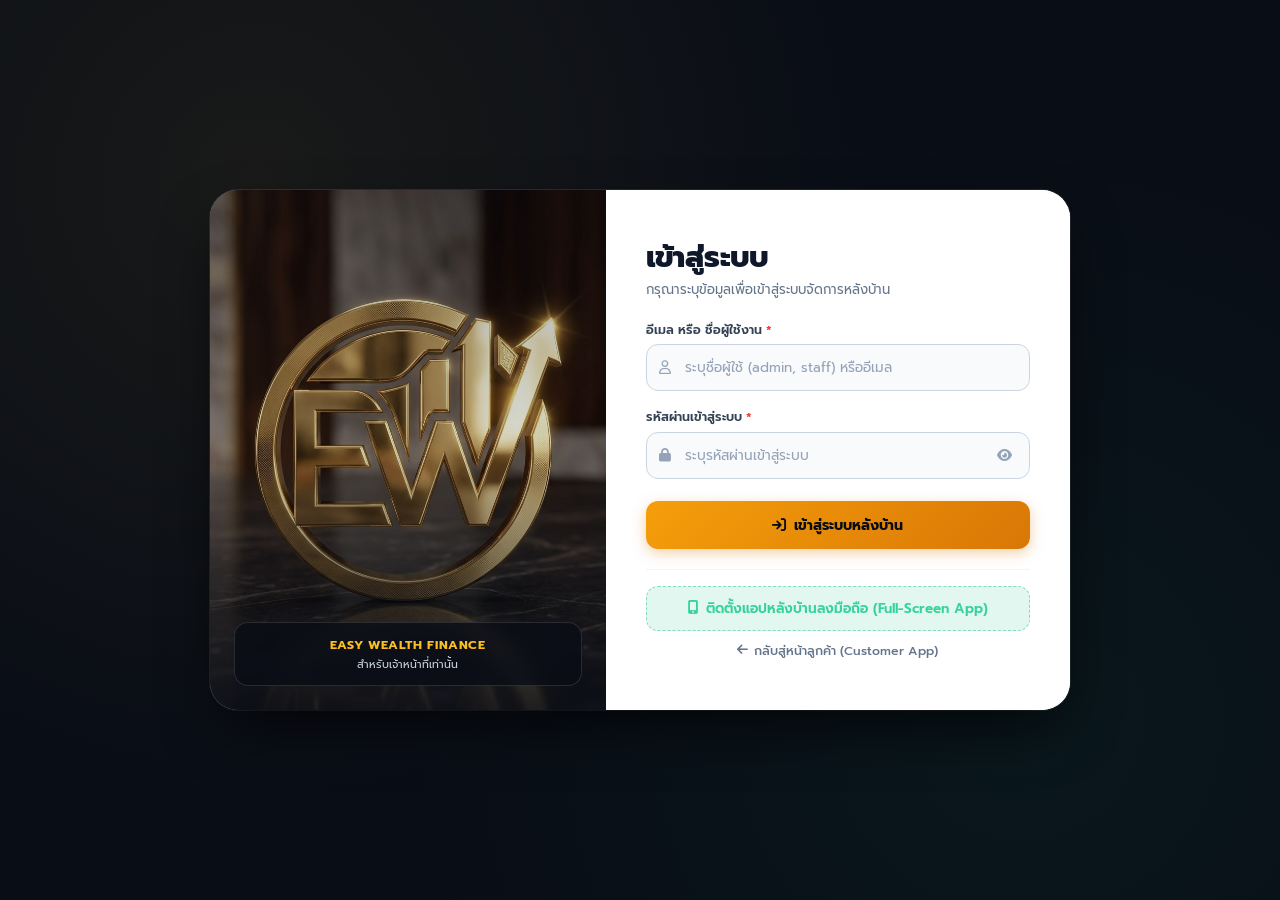
==== commit 029f4afc: "Add files via upload" ====
--- a/admin.html
+++ b/admin.html
@@ -16,11 +16,18 @@
   <!-- Font Awesome Icons -->
   <link rel="stylesheet" href="https://cdnjs.cloudflare.com/ajax/libs/font-awesome/6.5.1/css/all.min.css">
 
-  <!-- Favicon -->
+  <!-- Favicon & PWA App Icons -->
   <link rel="icon" type="image/png" href="images/logo.png">
+  <link rel="apple-touch-icon" href="images/icon-192.png">
+  <link rel="manifest" href="manifest-admin.json">
+  <meta name="theme-color" content="#0b1120">
+  <meta name="mobile-web-app-capable" content="yes">
+  <meta name="apple-mobile-web-app-capable" content="yes">
+  <meta name="apple-mobile-web-app-status-bar-style" content="black-translucent">
+  <meta name="apple-mobile-web-app-title" content="EF Admin">
 
   <!-- Admin Dedicated Stylesheet -->
-  <link rel="stylesheet" href="admin.css?v=20261110_v5">
+  <link rel="stylesheet" href="admin.css?v=20261110_v6">
 
   <!-- Early script to avoid layout & theme flicker on page reload -->
   <script>
@@ -144,8 +151,12 @@
           </button>
         </form>
 
-        <!-- Back to Customer App -->
-        <div class="admin-login-footer">
+        <!-- Back to Customer App & PWA Install Button -->
+        <div class="admin-login-footer" style="display: flex; flex-direction: column; gap: 10px; align-items: center;">
+          <button type="button" class="btn-pwa-install-card" data-pwa-install style="margin-top: 0;">
+            <i class="fa-solid fa-mobile-screen-button"></i>
+            <span>ติดตั้งแอปหลังบ้านลงมือถือ (Full-Screen App)</span>
+          </button>
           <a href="index.html" class="admin-login-back-link">
             <i class="fa-solid fa-arrow-left"></i>
             <span>กลับสู่หน้าลูกค้า (Customer App)</span>
@@ -313,6 +324,11 @@
             <span class="dock-icon-wrap"><i class="fa-solid fa-arrow-up-right-from-square"></i></span>
             <span class="sidebar-item-label">หน้าบ้านลูกค้า</span>
           </a>
+
+          <a class="sidebar-item dock-btn" data-pwa-install data-dock-tooltip="ติดตั้งแอปลงมือถือ" title="ติดตั้งแอปลงมือถือ" style="cursor: pointer;">
+            <span class="dock-icon-wrap" style="color: #34d399;"><i class="fa-solid fa-mobile-screen-button"></i></span>
+            <span class="sidebar-item-label" style="color: #34d399; font-weight: 600;">ติดตั้งแอปลงมือถือ</span>
+          </a>
         </div>
 
         <!-- User Profile Chip -->
@@ -351,6 +367,12 @@
         </div>
 
         <div class="nav-right">
+          <!-- PWA Install App Button -->
+          <button type="button" class="btn-pwa-install-nav" data-pwa-install title="ติดตั้งแอปหลังบ้านลงมือถือ" aria-label="ติดตั้งแอปลงมือถือ">
+            <i class="fa-solid fa-mobile-screen-button"></i>
+            <span class="pwa-nav-text">ติดตั้งแอป</span>
+          </button>
+
           <!-- Theme Toggle Button (Dark / Light White) -->
           <button type="button" id="btnThemeToggle" class="btn-theme-toggle" title="สลับโหมดสี (สว่างขาว / มืด)"
             aria-label="สลับโหมดสี ขาว/มืด">
@@ -2756,9 +2778,10 @@
   <script src="https://www.gstatic.com/firebasejs/9.23.0/firebase-firestore-compat.js"></script>
 
   <!-- Scripts -->
-  <script src="firebase-config.js?v=20261110_v5"></script>
-  <script src="bank-verification.js?v=20261110_v5"></script>
-  <script src="admin.js?v=20261110_v5"></script>
+  <script src="firebase-config.js?v=20261110_v6"></script>
+  <script src="bank-verification.js?v=20261110_v6"></script>
+  <script src="admin.js?v=20261110_v6"></script>
+  <script src="pwa-install.js?v=20261110_v6"></script>
 </body>
 
 </html>
